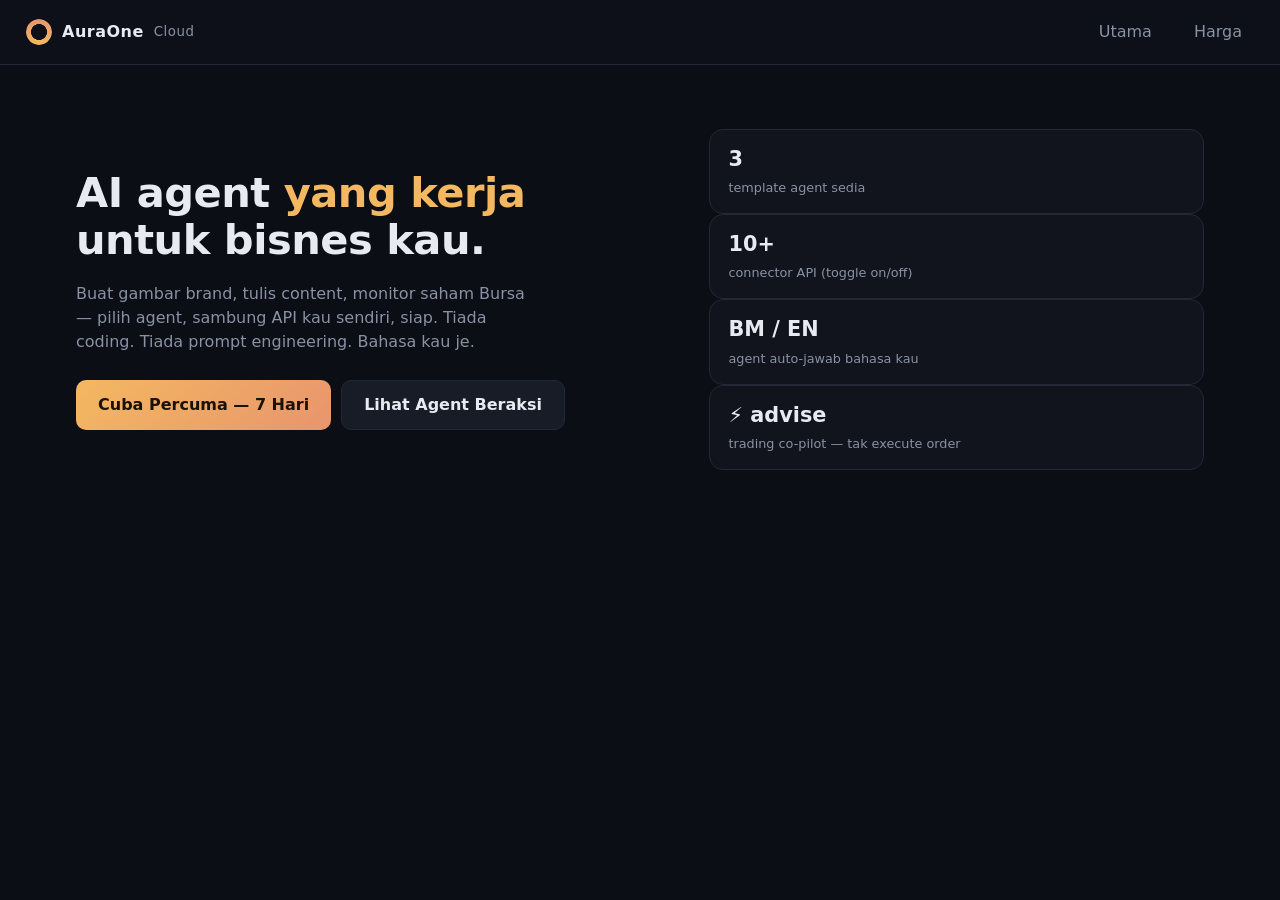
==== auraone.html @ a34fcbc7 "feat: Aura Cloud UI prototype — landing/pricing/login/dashboard/trading copilot (BM-first)" ====
<!doctype html>
<html lang="ms">
<head>
<meta charset="utf-8">
<meta name="viewport" content="width=device-width, initial-scale=1">
<title>AuraOne Cloud — Interface Prototype</title>
<style>
:root{
  --bg:#0b0e14; --surface:#11141c; --surface2:#181c26; --border:#232838;
  --ink:#e8eaf2; --muted:#8a91a5; --accent:#f4b860; --accent2:#e8956d;
  --green:#4ade80; --red:#f87171;
  --radius:14px; --radius-sm:10px;
}
*{margin:0;box-sizing:border-box}
body{font-family:"Segoe UI",system-ui,sans-serif;background:var(--bg);color:var(--ink);line-height:1.5}
button{font:inherit;cursor:pointer;border:none;border-radius:var(--radius-sm)}
input{font:inherit}

/* ===== NAV ===== */
nav{display:flex;align-items:center;gap:18px;padding:14px 26px;border-bottom:1px solid var(--border);background:#0d1018;position:sticky;top:0;z-index:20}
.logo{display:flex;align-items:center;gap:10px;font-weight:700;letter-spacing:.5px}
.logo .ring{width:26px;height:26px;border-radius:50%;background:conic-gradient(from 180deg,var(--accent),var(--accent2),var(--accent));-webkit-mask:radial-gradient(circle,transparent 42%,#000 45%);mask:radial-gradient(circle,transparent 42%,#000 45%)}
.logo small{color:var(--muted);font-weight:400}
nav .spacer{flex:1}
.navlink{color:var(--muted);text-decoration:none;padding:6px 12px;border-radius:8px}
.navlink:hover{color:var(--ink);background:var(--surface2)}
.pill{background:var(--surface2);border:1px solid var(--border);color:var(--accent);padding:6px 14px;border-radius:999px;font-size:.85rem}

/* ===== SCREENS ===== */
.screen{display:none;padding:34px 26px;max-width:1180px;margin:0 auto}
.screen.active{display:block}

/* ===== 1. HERO/LANDING (Decide surface) ===== */
.hero{display:grid;grid-template-columns:1.2fr 1fr;gap:40px;align-items:center;padding:30px 0 50px}
.hero h1{font-size:2.6rem;line-height:1.15;letter-spacing:-.5px}
.hero h1 em{font-style:normal;color:var(--accent)}
.hero p{color:var(--muted);margin:18px 0 26px;max-width:46ch}
.btn{padding:12px 22px;border-radius:10px;font-weight:600}
.btn.primary{background:linear-gradient(135deg,var(--accent),var(--accent2));color:#1a1206}
.btn.primary:hover{filter:brightness(1.08)}
.btn.ghost{background:var(--surface2);color:var(--ink);border:1px solid var(--border)}
.cardrow{display:flex;gap:12px;flex-wrap:wrap}
.stat{background:var(--surface);border:1px solid var(--border);border-radius:var(--radius);padding:14px 18px;min-width:120px}
.stat b{font-size:1.3rem;display:block}
.stat span{color:var(--muted);font-size:.8rem}

/* ===== 2. PRICING (Compare surface) ===== */
.plans{display:grid;grid-template-columns:repeat(4,1fr);gap:14px;margin-top:26px}
.plan{background:var(--surface);border:1px solid var(--border);border-radius:var(--radius);padding:22px;position:relative;display:flex;flex-direction:column;gap:10px}
.plan.pop{border-color:var(--accent);box-shadow:0 0 0 1px var(--accent)}
.plan .tag{position:absolute;top:-11px;left:50%;transform:translateX(-50%);background:var(--accent);color:#1a1206;font-size:.72rem;font-weight:700;padding:3px 12px;border-radius:999px}
.plan h3{font-size:1rem}
.plan .price{font-size:1.8rem;font-weight:700}
.plan .price small{font-size:.8rem;color:var(--muted);font-weight:400}
.plan ul{list-style:none;display:flex;flex-direction:column;gap:7px;font-size:.85rem;color:var(--muted);flex:1}
.plan li::before{content:"▸ ";color:var(--accent)}
.plan button{margin-top:auto;width:100%}

/* ===== 3. LOGIN (Configure surface) ===== */
.loginwrap{max-width:400px;margin:60px auto;text-align:center}
.loginwrap .ring{width:54px;height:54px;margin:0 auto 18px;background:conic-gradient(from 180deg,var(--accent),var(--accent2),var(--accent));-webkit-mask:radial-gradient(circle,transparent 40%,#000 44%);mask:radial-gradient(circle,transparent 40%,#000 44%)}
.loginwrap h2{margin-bottom:6px}
.loginwrap p{color:var(--muted);font-size:.9rem;margin-bottom:26px}
.gbtn{display:flex;align-items:center;justify-content:center;gap:10px;width:100%;background:#fff;color:#222;padding:12px;border-radius:10px;font-weight:600}
.gbtn:hover{background:#f1f1f1}
.loginwrap .fine{margin-top:14px;font-size:.75rem;color:var(--muted)}
.loginwrap .fine a{color:var(--accent)}

/* ===== 4. DASHBOARD (Monitor surface) ===== */
.dash-head{display:flex;align-items:flex-end;justify-content:space-between;flex-wrap:wrap;gap:14px;margin-bottom:22px}
.bar{display:flex;align-items:center;gap:10px}
.balcard{background:linear-gradient(135deg,#1b1508,#231b0e);border:1px solid #4a3a14;border-radius:var(--radius);padding:18px 22px;min-width:220px}
.balcard small{color:var(--muted)}
.balcard b{font-size:1.6rem;color:var(--accent)}
.topbar-mini{display:flex;gap:8px;margin-top:10px}
.chip{background:var(--surface2);border:1px solid var(--border);color:var(--ink);padding:6px 12px;border-radius:999px;font-size:.85rem}
.chip:hover{border-color:var(--accent)}
.chip.on{border-color:var(--accent);color:var(--accent)}

.grid2{display:grid;grid-template-columns:2fr 1fr;gap:16px}
.panel{background:var(--surface);border:1px solid var(--border);border-radius:var(--radius);padding:20px}
.panel h4{font-size:.95rem;margin-bottom:14px;display:flex;justify-content:space-between;align-items:center}
.panel h4 span{color:var(--muted);font-weight:400;font-size:.8rem}
.agents{display:flex;flex-direction:column;gap:10px}
.agent{display:flex;align-items:center;gap:14px;background:var(--surface2);border:1px solid var(--border);border-radius:var(--radius-sm);padding:12px 16px;cursor:pointer;transition:border .15s}
.agent:hover{border-color:var(--accent)}
.agent .dot{width:9px;height:9px;border-radius:50%;background:var(--green)}
.agent .dot.off{background:var(--muted)}
.agent b{display:block;font-size:.9rem}
.agent small{color:var(--muted)}
.agent .run{margin-left:auto;background:transparent;color:var(--accent);border:1px solid var(--border);padding:6px 14px;border-radius:8px}
.agent .run:hover{border-color:var(--accent)}
.connectors{display:flex;flex-wrap:wrap;gap:8px}
.conn{display:flex;align-items:center;gap:8px;background:var(--surface2);border:1px solid var(--border);border-radius:999px;padding:7px 14px;font-size:.85rem;cursor:pointer}
.conn .sw{width:26px;height:15px;border-radius:999px;background:var(--border);position:relative;flex-shrink:0}
.conn .sw::after{content:"";position:absolute;width:11px;height:11px;border-radius:50%;background:var(--muted);top:2px;left:2px;transition:.15s}
.conn.on .sw{background:#3a5a2a}
.conn.on .sw::after{left:13px;background:var(--green)}
.conn.on{border-color:#3a5a2a}
.conn:hover{border-color:var(--accent)}

/* chat preview */
.chatlog{display:flex;flex-direction:column;gap:10px;max-height:280px;overflow-y:auto;font-size:.88rem}
.msg{padding:10px 14px;border-radius:12px;max-width:85%}
.msg.u{align-self:flex-end;background:var(--accent);color:#1a1206;border-bottom-right-radius:4px}
.msg.a{align-self:flex-start;background:var(--surface2);border:1px solid var(--border);border-bottom-left-radius:4px}
.chatbar{display:flex;gap:8px;margin-top:12px}
.chatbar input{flex:1;background:var(--surface2);border:1px solid var(--border);color:var(--ink);padding:10px 14px;border-radius:10px;outline:none}
.chatbar input:focus{border-color:var(--accent)}
.chatbar button{background:var(--accent);color:#1a1206;padding:0 18px;font-weight:700}

/* ===== 5. TRADING (Monitor + profile) ===== */
.profile-quiz .q{margin-bottom:18px}
.profile-quiz label{display:block;margin-bottom:8px;font-size:.9rem}
.profile-quiz select{width:100%;background:var(--surface2);border:1px solid var(--border);color:var(--ink);padding:10px;border-radius:10px}
.tradecols{display:grid;grid-template-columns:1fr 1fr 1fr;gap:14px;margin-top:18px}
.stock{display:flex;justify-content:space-between;align-items:center;padding:10px 0;border-bottom:1px solid var(--border);font-size:.9rem}
.stock:last-child{border:none}
.stock .up{color:var(--green)} .stock .dn{color:var(--red)}
.badge{font-size:.68rem;padding:2px 8px;border-radius:999px;border:1px solid var(--border);color:var(--muted)}
.badge.warn{border-color:#8a5a1a;color:var(--accent)}

/* ===== tabs ===== */
.tabs{display:flex;gap:6px;margin-bottom:20px;flex-wrap:wrap}
.tabs button{background:var(--surface2);color:var(--muted);padding:8px 18px;border-radius:999px;border:1px solid var(--border)}
.tabs button.act{color:var(--accent);border-color:var(--accent)}

/* ===== footer ===== */
footer{text-align:center;color:var(--muted);font-size:.78rem;padding:26px;border-top:1px solid var(--border)}
.disclaimer{background:#1a1410;border:1px solid #4a3a14;color:#d9b87a;border-radius:var(--radius-sm);padding:10px 16px;font-size:.78rem;max-width:900px;margin:0 auto 14px}

/* ===== modal ===== */
.modal{display:none;position:fixed;inset:0;background:rgba(5,7,12,.7);z-index:50;align-items:center;justify-content:center;padding:20px}
.modal.open{display:flex}
.modal .box{background:var(--surface);border:1px solid var(--border);border-radius:var(--radius);padding:26px;max-width:430px;width:100%}
.modal h3{margin-bottom:8px}
.modal p{color:var(--muted);font-size:.88rem;margin-bottom:16px}
.modal input{width:100%;background:var(--surface2);border:1px solid var(--border);color:var(--ink);padding:11px;border-radius:10px;outline:none;margin-bottom:14px}
.modal input:focus{border-color:var(--accent)}
.modal .row{display:flex;gap:10px}
.modal .row .btn{flex:1}

@media(max-width:900px){
  .hero{grid-template-columns:1fr}
  .plans{grid-template-columns:1fr 1fr}
  .grid2{grid-template-columns:1fr}
  .tradecols{grid-template-columns:1fr}
}
</style>
</head>
<body>

<nav>
  <div class="logo"><div class="ring"></div>AuraOne <small>Cloud</small></div>
  <div class="spacer"></div>
  <a class="navlink" onclick="show('landing')">Utama</a>
  <a class="navlink" onclick="show('pricing')">Harga</a>
  <span class="pill" id="navBal" style="display:none">⚡ 0 kredit</span>
  <button class="btn primary" id="navDash" style="padding:8px 18px;display:none" onclick="show('dashboard')">Masuk</button>
</nav>

<!-- ===== LANDING ===== -->
<section class="screen active" id="s-landing">
  <div class="hero">
    <div>
      <h1>AI agent <em>yang kerja</em> untuk bisnes kau.</h1>
      <p>Buat gambar brand, tulis content, monitor saham Bursa — pilih agent, sambung API kau sendiri, siap. Tiada coding. Tiada prompt engineering. Bahasa kau je.</p>
      <div style="display:flex;gap:10px;flex-wrap:wrap">
        <button class="btn primary" onclick="show('pricing')">Cuba Percuma — 7 Hari</button>
        <button class="btn ghost" onclick="show('demo')">Lihat Agent Beraksi</button>
      </div>
    </div>
    <div class="style="display:grid;gap:10px">
      <div class="stat"><b>3</b><span>template agent sedia</span></div>
      <div class="stat"><b>10+</b><span>connector API (toggle on/off)</span></div>
      <div class="stat"><b>BM / EN</b><span>agent auto-jawab bahasa kau</span></div>
      <div class="stat"><b>⚡ advise</b><span>trading co-pilot — tak execute order</span></div>
    </div>
  </div>
</section>

<!-- ===== PRICING ===== -->
<section class="screen" id="s-pricing">
  <h2 style="font-size:1.6rem">Pilih plan ikut saiz bisnes kau</h2>
  <p style="color:var(--muted);margin-top:6px">Semua plan termasuk chat agent BM/EN. Kredit ditolak ikut guna — tak guna tak rugi.</p>
  <div class="plans">
    <div class="plan">
      <h3>Cuba</h3><div class="price">RM0<small>/7 hari</small></div>
      <ul><li>20 kredit percuma</li><li>1 agent template</li><li>Semua connector preview</li></ul>
      <button class="btn ghost" onclick="show('login')">Mula Trial</button>
    </div>
    <div class="plan pop">
      <span class="tag">PALING LARIS</span>
      <h3>Starter</h3><div class="price">RM19<small>/bln</small></div>
      <ul><li>300 kredit / bulan</li><li>1 agent aktif + chat tanpa had</li><li>Trading co-pilot (delayed data)</li></ul>
      <button class="btn primary" onclick="show('login')">Pilih</button>
    </div>
    <div class="plan">
      <h3>Pro</h3><div class="price">RM49<small>/bln</small></div>
      <ul><li>1,000 kredit / bulan</li><li>Semua connector + FB auto-post</li><li>Image brand generator</li></ul>
      <button class="btn primary" onclick="show('login')">Pilih</button>
    </div>
    <div class="plan">
      <h3>Top-Up</h3><div class="price">RM10<small>/200 kredit</small></div>
      <ul><li>Pay-as-you-go</li><li>Tak komit monthly</li><li>Kredit tak luput 90 hari</li></ul>
      <button class="btn ghost" onclick="show('login')">Top-Up</button>
    </div>
  </div>
  <div class="disclaimer" style="margin-top:26px">⚠️ Agent AuraOne memberi analisis &amp; pendidikan sahaja — BUKAN nasihat pelaburan berlesen. Tiada jaminan pulangan. Semua keputusan dagangan adalah tanggungjawab anda sendiri.</div>
</section>

<!-- ===== LOGIN ===== -->
<section class="screen" id="s-login">
  <div class="loginwrap">
    <div class="ring"></div>
    <h2>Selamat kembali 👋</h2>
    <p>Sign in guna Google — tiada password untuk ingat.</p>
    <button class="gbtn" onclick="show('dashboard')">
      <svg width="18" height="18" viewBox="0 0 24 24"><path fill="#4285F4" d="M23.5 12.3c0-.8-.1-1.6-.2-2.3H12v4.5h6.5a5.6 5.6 0 0 1-2.4 3.7v3h3.9c2.2-2 3.5-5 3.5-8.9z"/><path fill="#34A853" d="M12 24c3.2 0 6-1.1 8-2.9l-3.9-3a7.2 7.2 0 0 1-4.1 1.1 7.2 7.2 0 0 1-6.7-5H1.3v3.1A12 12 0 0 0 12 24z"/><path fill="#FBBC05" d="M5.3 14.2a7.2 7.2 0 0 1 0-4.4V6.7H1.3a12 12 0 0 0 0 10.6l4-3.1z"/><path fill="#EA4335" d="M12 4.8c1.8 0 3.4.6 4.6 1.8l3.5-3.5A12 12 0 0 0 1.3 6.7l4 3.1A7.2 7.2 0 0 1 12 4.8z"/></svg>
      Continue with Google
    </button>
    <p class="fine">Dengan mendaftar, anda bersetuju dengan <a href="#">Terma Perkhidmatan</a> &amp; <a href="#">Dasar Privasi (PDPA)</a>.</p>
  </div>
</section>

<!-- ===== DASHBOARD ===== -->
<section class="screen" id="s-dashboard">
  <div class="dash-head">
    <div>
      <h2 style="font-size:1.5rem">Hei, Khairul 👋</h2>
      <p style="color:var(--muted);font-size:.9rem">Agent kau dah siap menunggu arahan.</p>
    </div>
    <div class="bar">
      <div class="balcard"><small>Baki kredit</small><br><b>📊 260 ⚡</b>
        <div class="topbar-mini">
          <button class="chip" onclick="openModal()">＋ Top-Up</button>
          <button class="chip" onclick="show('trading')">📈 Trading</button>
        </div>
      </div>
    </div>
  </div>

  <div class="tabs">
    <button class="act" id="tab-agents" onclick="tab('agents')">Agent Saya</button>
    <button id="tab-connect" onclick="tab('connect')">Connectors</button>
    <button id="tab-set" onclick="tab('set')">Tetapan</button>
  </div>

  <div class="grid2">
    <div>
      <div class="panel" id="pane-agents">
        <h4>Agent Aktif <span>3 dari 3 siap</span></h4>
        <div class="agents">
          <div class="agent" onclick="runAgent(this)">
            <span class="dot"></span>
            <div><b>📸 Content Marketing</b><small>"Buat 5 idea post FB untuk produk smoker ayam"</small></div>
            <button class="run">Jalankan</button>
          </div>
          <div class="agent" onclick="runAgent(this)">
            <span class="dot"></span>
            <div><b>🎨 Image Brand Generator</b></div>
            <button class="run">Jalankan</button>
          </div>
          <div class="agent" onclick="runAgent(this)">
            <span class="dot off"></span>
            <div><b>⏰ Reminder & Report Bisnes</b></div>
            <button class="run">Set Up</button>
          </div>
        </div>
      </div>

      <div class="panel" id="pane-connect" style="display:none">
        <h4>Connectors <span>Klik untuk toggle ON/OFF</span></h4>
        <div class="connectors">
          <div class="conn on" onclick="tog(this)"><span class="sw"></span>Telegram</div>
          <div class="conn" onclick="tog(this)"><span class="sw"></span>GDrive</div>
          <div class="conn" onclick="tog(this)"><span class="sw"></span>Dropbox</div>
          <div class="conn" onclick="tog(this)"><span class="sw"></span>Google Sheets</div>
          <div class="conn" onclick="tog(this)"><span class="sw"></span>FB Page</div>
          <div class="conn" onclick="tog(this)"><span class="sw"></span>WhatsApp</div>
          <div class="conn" onclick="tog(this)"><span class="sw"></span>Shopee</div>
          <div class="conn" onclick="tog(this)"><span class="sw"></span>Gmail</div>
        </div>
        <p style="color:var(--muted);font-size:.8rem;margin-top:14px">Bila toggle ON, agent akan minta API key dari connector tu. Kau boleh putuskan bila-bila masa.</p>
      </div>

      <div class="panel profile-quiz" id="pane-set" style="display:none">
        <h4>Profil Agent</h4>
        <div class="q"><label>Bahasa utama agent</label>
          <select><option>Auto-detect (BM / EN)</option><option>BM sahaja</option><option>English sahaja</option></select>
        </div>
        <div class="q"><label>Persona agent</label>
          <select><option>Professional santai</option><option>Professional formal</option><option>Santai ("cikgu")</option></select>
        </div>
        <div class="q"><label>Aktiviti maksimum agent per hari</label>
          <select><option>Ringan — 20 tindakan</option><option>Sederhana — 60 tindakan</option></select>
        </div>
        <button class="btn primary" onclick="alert('Simpan — demo prototype')">Simpan</button>
      </div>
    </div>

    <div class="panel">
      <h4>Live Demo Chat <span>Ketik — agent akan jawab BM</span></h4>
      <div class="chatlog" id="chatlog">
        <div class="msg a">Selamat petang, Khairul! Aku dah sedia. Nak aku buat apa hari ni — content, gambar, atau semak saham?</div>
      </div>
      <div class="chatbar">
        <input id="chatInput" placeholder="Taip BM/EN..." onkeydown="if(event.key==='Enter')sendMsg()">
        <button onclick="sendMsg()">➤</button>
      </div>
    </div>
 </div>
</section>

<!-- ===== TRADING ===== -->
<section class="screen" id="s-trading">
  <div class="dash-head">
    <div><h2 style="font-size:1.5rem">📈 Trading Co-Pilot</h2>
    <p style="color:var(--muted);font-size:.9rem">Analisis & pendidikan sahaja — Aura tak akan execute order.</p></div>
  </div>

  <div class="grid2">
    <div class="panel profile-quiz">
      <h4>Profil Dagangan Kau</h4>
      <div class="q"><label>1. Level pengalaman</label>
        <select><option>Beginner</option><option>Intermediate</option><option>Advanced</option></select></div>
      <div class="q"><label>2. Market fokus</label>
        <select><option>Bursa Malaysia</option><option>US Market</option><option>Crypto</option><option>Forex</option></select></div>
      <div class="q"><label>3. Gaya dagangan</label>
        <select><option>DCA bulanan</option><option>Swing (hari-minggu)</option><option>Long-term hold</option></select></div>
      <div class="q"><label>4. Selera risiko</label>
        <select><option>Konservatif</option><option>Moderate</option><option>Agresif</option></select></div>
      <button class="btn primary" onclick="alert('Auto generate watchlist + daily report — demo')">Simpan Profil → Generate Plan</button>
    </div>

    <div class="panel">
      <h4>Watchlist (delayed 15m) <span class="badge">Plan Starter</span></h4>
      <div class="stock"><span>MAYBANK</span><span class="up">RM9.98 ▲0.4%</span></div>
      <div class="stock"><span>PETRONAS Dagangan</span><span class="dn">RM21.4 ▼0.8%</span></div>
      <div class="stock"><span>GAMUDA</span><span class="up">RM4.86 ▲1.2%</span></div>
      <div class="stock"><span>SUNWAY</span><span class="dn">RM3.42 ▼0.3%</span></div>
      <p style="color:var(--muted);font-size:.78rem;margin-top:10px">Upgrade ke Pro untuk data realtime + alert harga + news sentiment.</p>
      <h4 style="margin-top:22px">Sentiment Berita Hari Ini</h4>
      <p style="font-size:.88rem;color:var(--muted)">🟢 Bank & reit sawan <b>moderate positive</b> — interest hold, inflasi turun sikit.</p>
      <p style="font-size:.88rem;color:var(--muted)">🟡 Construction &  data KTM project — watchlist Gamuda, MRCB.</p>
    </div>

    <div class="panel">
      <h4>Aktiviti Agent (7 hari)</h4>
      <div class="stock"><span>Laporan harian dihantar</span><span class="badge">Telegram</span></div>
      <div class="stock"><span>Alert harga: MAYBANK par RM10</span><span class="badge warn">aktif</span></div>
      <div class="stock"><span>Sentiment DEX scan (Kripto)</span><span class="badge">Jumaat</span></div>
      <div class="stock"><span>Kredit digunakan bln ini</span><span class="badge">40/300</span></div>
    </div>
  </div>
  <div class="disclaimer" style="margin-top:22px">⚠️ AuraOne Cloud memberi analisis &amp; pendidikan sahaja. BUKAN nasihat pelaburan berlisens. Tiada jaminan profit. Keputusan beli/jual untuk anda sendiri buat.</div>
</section>

<!-- ===== MODAL: topup ===== -->
<div class="modal" id="modalTopup">
  <div class="box">
    <h3>Top-up Kredit</h3>
    <p>(Demo prototype — production akan pakai ToyyibPay)</p>
    <input placeholder="RM10 = 200 kredit · RM30 = 650 · RM50 = 1,150">
    <div class="row">
      <button class="btn ghost" onclick="closeModal()">Batal</button>
      <button class="btn primary" onclick="closeModal();alert('ToyyibPay → kredit auto-tambah — demo')">Bayar</button>
    </div>
  </div>
</div>

<!-- ===== modal: connector API key ===== -->
<div class="modal" id="modalKey">
  <div class="box">
    <h3 id="mKeyTitle">Sambung Connector</h3>
    <p>Ok, kalau ON — agent perlukan credential connector ini (AES-256 encrypted).</p>
    <input placeholder="Paste API key / token sini...">
    <div class="row">
      <button class="btn ghost" onclick="closeKey()">Batal</button>
      <button class="btn primary" onclick="closeKey();alert('Connected! ✅')">Sambung</button>
    </div>
  </div>
</div>

<script>
function show(id){
  document.querySelectorAll('.screen').forEach(s=>s.classList.remove('active'));
  document.getElementById('s-'+id).classList.add('active');
  document.getElementById('navBal').style.display = id=='dashboard'||id=='trading' ? 'inline' : 'none';
  document.querySelectorAll('nav .navlink').forEach(n=>n.style.color='');
  window.scrollTo(0,0);
}
function tab(name){
  document.querySelectorAll('.tabs button').forEach(b=>b.classList.remove('act'));
  event.target.classList.add('act');
  ['agents','connect','set'].forEach(p=>{
    document.getElementById('pane-'+p).style.display = p==name ? '' : 'none';
  });
}
function tog(el){
  if(!el.classList.contains('on')){ openKey(el.textContent.trim()); }
  el.classList.toggle('on');
}
function openKey(name){
  document.getElementById('mKeyTitle').textContent='Sambung '+name;
  document.getElementById('modalKey').classList.add('open');
}
function closeKey(){ document.getElementById('modalKey').classList.remove('open') }
function openModal(){ document.getElementById('modalTopup').classList.add('open') }
function closeModal(){ document.getElementById('modalTopup').classList.remove('open') }
function runAgent(el){ el.querySelector('.run').textContent='⏳ Lari...'; setTimeout(()=>{ el.querySelector('.run').textContent='✅ Siap'; setTimeout(()=>el.querySelector('.run').textContent='Jalankan',1800) },1200) }
function sendMsg(){
  const inp=document.getElementById('chatInput'); const t=inp.value.trim(); if(!t)return;
  const log=document.getElementById('chatlog');
  log.insertAdjacentHTML('beforeend','<div class="msg u">'+t.replace(/</g,'&lt;')+'</div>');
  inp.value='';
  setTimeout(()=>{
    let reply;
    if(/saham|trade|stock| TP|SL|bursa/i.test(t)) reply='📈 Aku analisis ikut profil kau (beginner · Bursa · DCA): MAYBANK momentum stabil, near-support RM9.80. Dca entry zone RM9.70–9.95, TP ref RM10.50, SL ref RM9.40. Ini analisis sahaja — keputusan kat kau ya! 😉';
    else if(/gambar|image|logo|poster/i.test(t)) reply='🎨 Siap! Aku akan generate 3 varian gambar brand. Setiap satu −20 kredit. Nak gaya minimalis, kontekstual, atau bold?';
    else reply='✅ Noted! Aku draf untuk kau — lepas tu kau boleh approve atau edit sebelum agent aku post ke FB. Nak aku tunjuk draf sekarang?';
    log.insertAdjacentHTML('beforeend','<div class="msg a">'+reply+'</div>');
    log.scrollTop=log.scrollHeight;
  },700);
}
</script>
</body>
</html>
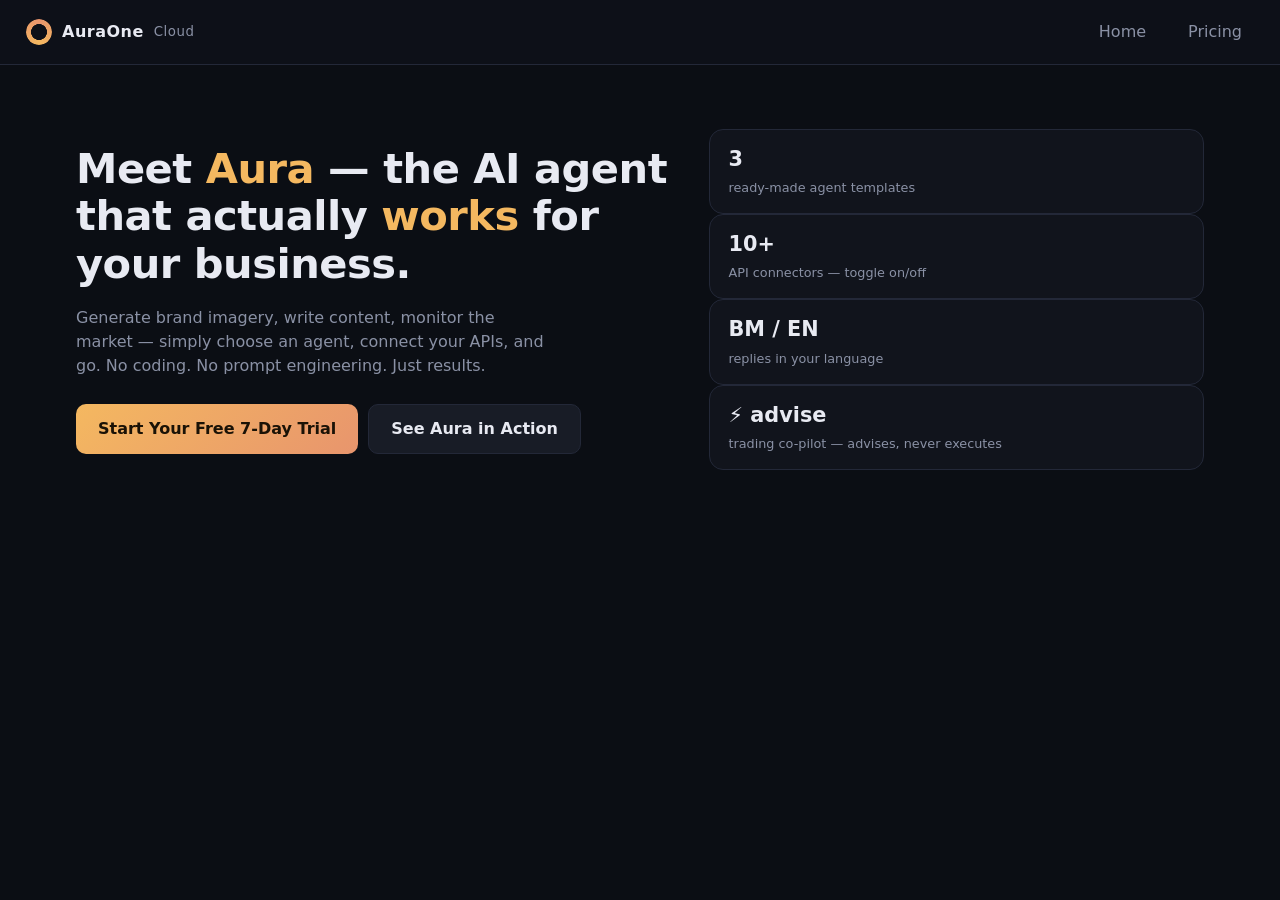
==== commit b44ddccc: "i18n: default language → English, polite/branded copy; BM auto-detect preserved via agent settings" ====
--- a/auraone.html
+++ b/auraone.html
@@ -1,9 +1,9 @@
 <!doctype html>
-<html lang="ms">
+<html lang="en">
 <head>
 <meta charset="utf-8">
 <meta name="viewport" content="width=device-width, initial-scale=1">
-<title>AuraOne Cloud — Interface Prototype</title>
+<title>AuraOne Cloud — Your Personal AI Workforce</title>
 <style>
 :root{
   --bg:#0b0e14; --surface:#11141c; --surface2:#181c26; --border:#232838;
@@ -153,73 +153,73 @@
 <nav>
   <div class="logo"><div class="ring"></div>AuraOne <small>Cloud</small></div>
   <div class="spacer"></div>
-  <a class="navlink" onclick="show('landing')">Utama</a>
-  <a class="navlink" onclick="show('pricing')">Harga</a>
+  <a class="navlink" onclick="show('landing')">Home</a>
+  <a class="navlink" onclick="show('pricing')">Pricing</a>
   <span class="pill" id="navBal" style="display:none">⚡ 0 kredit</span>
-  <button class="btn primary" id="navDash" style="padding:8px 18px;display:none" onclick="show('dashboard')">Masuk</button>
+  <button class="btn primary" id="navDash" style="padding:8px 18px;display:none" onclick="show('dashboard')">Sign In</button>
 </nav>
 
 <!-- ===== LANDING ===== -->
 <section class="screen active" id="s-landing">
   <div class="hero">
     <div>
-      <h1>AI agent <em>yang kerja</em> untuk bisnes kau.</h1>
-      <p>Buat gambar brand, tulis content, monitor saham Bursa — pilih agent, sambung API kau sendiri, siap. Tiada coding. Tiada prompt engineering. Bahasa kau je.</p>
+      <h1>Meet <em>Aura</em> — the AI agent that actually <em>works</em> for your business.</h1>
+      <p>Generate brand imagery, write content, monitor the market — simply choose an agent, connect your APIs, and go. No coding. No prompt engineering. Just results.</p>
       <div style="display:flex;gap:10px;flex-wrap:wrap">
-        <button class="btn primary" onclick="show('pricing')">Cuba Percuma — 7 Hari</button>
-        <button class="btn ghost" onclick="show('demo')">Lihat Agent Beraksi</button>
+        <button class="btn primary" onclick="show('pricing')">Start Your Free 7-Day Trial</button>
+        <button class="btn ghost" onclick="show('demo')">See Aura in Action</button>
       </div>
     </div>
     <div class="style="display:grid;gap:10px">
-      <div class="stat"><b>3</b><span>template agent sedia</span></div>
-      <div class="stat"><b>10+</b><span>connector API (toggle on/off)</span></div>
-      <div class="stat"><b>BM / EN</b><span>agent auto-jawab bahasa kau</span></div>
-      <div class="stat"><b>⚡ advise</b><span>trading co-pilot — tak execute order</span></div>
+      <div class="stat"><b>3</b><span>ready-made agent templates</span></div>
+      <div class="stat"><b>10+</b><span>API connectors — toggle on/off</span></div>
+      <div class="stat"><b>BM / EN</b><span>replies in your language</span></div>
+      <div class="stat"><b>⚡ advise</b><span>trading co-pilot — advises, never executes</span></div>
     </div>
   </div>
 </section>
 
 <!-- ===== PRICING ===== -->
 <section class="screen" id="s-pricing">
-  <h2 style="font-size:1.6rem">Pilih plan ikut saiz bisnes kau</h2>
-  <p style="color:var(--muted);margin-top:6px">Semua plan termasuk chat agent BM/EN. Kredit ditolak ikut guna — tak guna tak rugi.</p>
+  <h2 style="font-size:1.6rem">Choose the plan that fits your business</h2>
+  <p style="color:var(--muted);margin-top:6px">Every plan includes the full AI chat. Credits are deducted only for what you actually use — nothing goes to waste.</p>
   <div class="plans">
     <div class="plan">
-      <h3>Cuba</h3><div class="price">RM0<small>/7 hari</small></div>
-      <ul><li>20 kredit percuma</li><li>1 agent template</li><li>Semua connector preview</li></ul>
-      <button class="btn ghost" onclick="show('login')">Mula Trial</button>
+      <h3>Trial</h3><div class="price">RM0<small>/7 days</small></div>
+      <ul><li>20 free credits</li><li>1 agent template</li><li>Preview all connectors</li></ul>
+      <button class="btn ghost" onclick="show('login')">Start Trial</button>
     </div>
     <div class="plan pop">
       <span class="tag">PALING LARIS</span>
       <h3>Starter</h3><div class="price">RM19<small>/bln</small></div>
-      <ul><li>300 kredit / bulan</li><li>1 agent aktif + chat tanpa had</li><li>Trading co-pilot (delayed data)</li></ul>
+      <ul><li>300 credits / month</li><li>1 active agent + unlimited chat</li><li>Trading co-pilot (delayed data)</li></ul>
       <button class="btn primary" onclick="show('login')">Pilih</button>
     </div>
     <div class="plan">
       <h3>Pro</h3><div class="price">RM49<small>/bln</small></div>
-      <ul><li>1,000 kredit / bulan</li><li>Semua connector + FB auto-post</li><li>Image brand generator</li></ul>
+      <ul><li>1,000 credits / month</li><li>All connectors + FB auto-post</li><li>Brand image generator</li></ul>
       <button class="btn primary" onclick="show('login')">Pilih</button>
     </div>
     <div class="plan">
       <h3>Top-Up</h3><div class="price">RM10<small>/200 kredit</small></div>
-      <ul><li>Pay-as-you-go</li><li>Tak komit monthly</li><li>Kredit tak luput 90 hari</li></ul>
+      <ul><li>Pay-as-you-go</li><li>No monthly commitment</li><li>Credits valid for 90 days</li></ul>
       <button class="btn ghost" onclick="show('login')">Top-Up</button>
     </div>
   </div>
-  <div class="disclaimer" style="margin-top:26px">⚠️ Agent AuraOne memberi analisis &amp; pendidikan sahaja — BUKAN nasihat pelaburan berlesen. Tiada jaminan pulangan. Semua keputusan dagangan adalah tanggungjawab anda sendiri.</div>
+  <div class="disclaimer" style="margin-top:26px">⚠️ AuraOne Cloud provides analysis and educational content only — it is not a licensed investment adviser. Past performance is no guarantee of future results. All trading decisions remain your own responsibility.</div>
 </section>
 
 <!-- ===== LOGIN ===== -->
 <section class="screen" id="s-login">
   <div class="loginwrap">
     <div class="ring"></div>
-    <h2>Selamat kembali 👋</h2>
-    <p>Sign in guna Google — tiada password untuk ingat.</p>
+    <h2>Welcome back 👋</h2>
+    <p>Sign in with Google — no password to remember.</p>
     <button class="gbtn" onclick="show('dashboard')">
       <svg width="18" height="18" viewBox="0 0 24 24"><path fill="#4285F4" d="M23.5 12.3c0-.8-.1-1.6-.2-2.3H12v4.5h6.5a5.6 5.6 0 0 1-2.4 3.7v3h3.9c2.2-2 3.5-5 3.5-8.9z"/><path fill="#34A853" d="M12 24c3.2 0 6-1.1 8-2.9l-3.9-3a7.2 7.2 0 0 1-4.1 1.1 7.2 7.2 0 0 1-6.7-5H1.3v3.1A12 12 0 0 0 12 24z"/><path fill="#FBBC05" d="M5.3 14.2a7.2 7.2 0 0 1 0-4.4V6.7H1.3a12 12 0 0 0 0 10.6l4-3.1z"/><path fill="#EA4335" d="M12 4.8c1.8 0 3.4.6 4.6 1.8l3.5-3.5A12 12 0 0 0 1.3 6.7l4 3.1A7.2 7.2 0 0 1 12 4.8z"/></svg>
       Continue with Google
     </button>
-    <p class="fine">Dengan mendaftar, anda bersetuju dengan <a href="#">Terma Perkhidmatan</a> &amp; <a href="#">Dasar Privasi (PDPA)</a>.</p>
+    <p class="fine">By registering, you agree to our <a href="#">Terms of Service</a> &amp; <a href="#">Privacy Policy (PDPA)</a>.</p>
   </div>
 </section>
 
@@ -227,11 +227,11 @@
 <section class="screen" id="s-dashboard">
   <div class="dash-head">
     <div>
-      <h2 style="font-size:1.5rem">Hei, Khairul 👋</h2>
-      <p style="color:var(--muted);font-size:.9rem">Agent kau dah siap menunggu arahan.</p>
+      <h2 style="font-size:1.5rem">Welcome back, Khairul 👋</h2>
+      <p style="color:var(--muted);font-size:.9rem">Your agents are standing by for your instructions.</p>
     </div>
     <div class="bar">
-      <div class="balcard"><small>Baki kredit</small><br><b>📊 260 ⚡</b>
+      <div class="balcard"><small>Credit balance</small><br><b>📊 260 ⚡</b>
         <div class="topbar-mini">
           <button class="chip" onclick="openModal()">＋ Top-Up</button>
           <button class="chip" onclick="show('trading')">📈 Trading</button>
@@ -241,25 +241,25 @@
   </div>
 
   <div class="tabs">
-    <button class="act" id="tab-agents" onclick="tab('agents')">Agent Saya</button>
+    <button class="act" id="tab-agents" onclick="tab('agents')">My Agents</button>
     <button id="tab-connect" onclick="tab('connect')">Connectors</button>
-    <button id="tab-set" onclick="tab('set')">Tetapan</button>
+    <button id="tab-set" onclick="tab('set')">Settings</button>
   </div>
 
   <div class="grid2">
     <div>
       <div class="panel" id="pane-agents">
-        <h4>Agent Aktif <span>3 dari 3 siap</span></h4>
+        <h4>Active Agents <span>3 of 3 ready</span></h4>
         <div class="agents">
           <div class="agent" onclick="runAgent(this)">
             <span class="dot"></span>
-            <div><b>📸 Content Marketing</b><small>"Buat 5 idea post FB untuk produk smoker ayam"</small></div>
-            <button class="run">Jalankan</button>
+            <div><b>📸 Content Marketing</b><small>“5 fresh Facebook post ideas for our smoked products line”</small></div>
+            <button class="run">Run</button>
           </div>
           <div class="agent" onclick="runAgent(this)">
             <span class="dot"></span>
             <div><b>🎨 Image Brand Generator</b></div>
-            <button class="run">Jalankan</button>
+            <button class="run">Run</button>
           </div>
           <div class="agent" onclick="runAgent(this)">
             <span class="dot off"></span>
@@ -270,7 +270,7 @@
       </div>
 
       <div class="panel" id="pane-connect" style="display:none">
-        <h4>Connectors <span>Klik untuk toggle ON/OFF</span></h4>
+        <h4>Connectors <span>Click to toggle ON/OFF</span></h4>
         <div class="connectors">
           <div class="conn on" onclick="tog(this)"><span class="sw"></span>Telegram</div>
           <div class="conn" onclick="tog(this)"><span class="sw"></span>GDrive</div>
@@ -281,31 +281,31 @@
           <div class="conn" onclick="tog(this)"><span class="sw"></span>Shopee</div>
           <div class="conn" onclick="tog(this)"><span class="sw"></span>Gmail</div>
         </div>
-        <p style="color:var(--muted);font-size:.8rem;margin-top:14px">Bila toggle ON, agent akan minta API key dari connector tu. Kau boleh putuskan bila-bila masa.</p>
+        <p style="color:var(--muted);font-size:.8rem;margin-top:14px">When toggled ON, your agent will request the connector's API key. You can disconnect anytime.</p>
       </div>
 
       <div class="panel profile-quiz" id="pane-set" style="display:none">
-        <h4>Profil Agent</h4>
-        <div class="q"><label>Bahasa utama agent</label>
-          <select><option>Auto-detect (BM / EN)</option><option>BM sahaja</option><option>English sahaja</option></select>
-        </div>
-        <div class="q"><label>Persona agent</label>
-          <select><option>Professional santai</option><option>Professional formal</option><option>Santai ("cikgu")</option></select>
-        </div>
-        <div class="q"><label>Aktiviti maksimum agent per hari</label>
-          <select><option>Ringan — 20 tindakan</option><option>Sederhana — 60 tindakan</option></select>
-        </div>
-        <button class="btn primary" onclick="alert('Simpan — demo prototype')">Simpan</button>
+        <h4>Agent Preferences</h4>
+        <div class="q"><label>Primary agent language</label>
+          <select><option>Auto-detect (BM / EN)</option><option>Bahasa Malaysia only</option><option>English only</option></select>
+        </div>
+        <div class="q"><label>Agent persona</label>
+          <select><option>Professional, friendly</option><option>Professional, formal</option><option>Casual, mentor-style</option></select>
+        </div>
+        <div class="q"><label>Maximum agent actions per day</label>
+          <select><option>Light — 20 actions/day</option><option>Standard — 60 actions/day</option></select>
+        </div>
+        <button class="btn primary" onclick="alert('Saved — prototype demo')">Simpan</button>
       </div>
     </div>
 
     <div class="panel">
-      <h4>Live Demo Chat <span>Ketik — agent akan jawab BM</span></h4>
+      <h4>Try the Chat <span>Type in English or Malay — Aura replies in kind</span></h4>
       <div class="chatlog" id="chatlog">
-        <div class="msg a">Selamat petang, Khairul! Aku dah sedia. Nak aku buat apa hari ni — content, gambar, atau semak saham?</div>
+        <div class="msg a">Good evening, Khairul! I'm all set. What may I help you with today — content, imagery, or a market check?</div>
       </div>
       <div class="chatbar">
-        <input id="chatInput" placeholder="Taip BM/EN..." onkeydown="if(event.key==='Enter')sendMsg()">
+        <input id="chatInput" placeholder="Type in English or Malay..." onkeydown="if(event.key==='Enter')sendMsg()">
         <button onclick="sendMsg()">➤</button>
       </div>
     </div>
@@ -316,55 +316,55 @@
 <section class="screen" id="s-trading">
   <div class="dash-head">
     <div><h2 style="font-size:1.5rem">📈 Trading Co-Pilot</h2>
-    <p style="color:var(--muted);font-size:.9rem">Analisis & pendidikan sahaja — Aura tak akan execute order.</p></div>
+    <p style="color:var(--muted);font-size:.9rem">Analysis and education only — Aura never places orders.</p></div>
   </div>
 
   <div class="grid2">
     <div class="panel profile-quiz">
-      <h4>Profil Dagangan Kau</h4>
-      <div class="q"><label>1. Level pengalaman</label>
+      <h4>Your Trading Profile</h4>
+      <div class="q"><label>1. Experience level</label>
         <select><option>Beginner</option><option>Intermediate</option><option>Advanced</option></select></div>
-      <div class="q"><label>2. Market fokus</label>
+      <div class="q"><label>2. Market focus</label>
         <select><option>Bursa Malaysia</option><option>US Market</option><option>Crypto</option><option>Forex</option></select></div>
-      <div class="q"><label>3. Gaya dagangan</label>
-        <select><option>DCA bulanan</option><option>Swing (hari-minggu)</option><option>Long-term hold</option></select></div>
-      <div class="q"><label>4. Selera risiko</label>
-        <select><option>Konservatif</option><option>Moderate</option><option>Agresif</option></select></div>
-      <button class="btn primary" onclick="alert('Auto generate watchlist + daily report — demo')">Simpan Profil → Generate Plan</button>
+      <div class="q"><label>3. Trading style</label>
+        <select><option>Monthly DCA</option><option>Swing (days-to-weeks)</option><option>Long-term hold</option></select></div>
+      <div class="q"><label>4. Risk appetite</label>
+        <select><option>Conservative</option><option>Moderate</option><option>Aggressive</option></select></div>
+      <button class="btn primary" onclick="alert('Demo: watchlist + daily report generated')">Simpan Profil → Generate Plan</button>
     </div>
 
     <div class="panel">
-      <h4>Watchlist (delayed 15m) <span class="badge">Plan Starter</span></h4>
+      <h4>Watchlist (15-min delayed) <span class="badge">Starter Plan</span></h4>
       <div class="stock"><span>MAYBANK</span><span class="up">RM9.98 ▲0.4%</span></div>
       <div class="stock"><span>PETRONAS Dagangan</span><span class="dn">RM21.4 ▼0.8%</span></div>
       <div class="stock"><span>GAMUDA</span><span class="up">RM4.86 ▲1.2%</span></div>
       <div class="stock"><span>SUNWAY</span><span class="dn">RM3.42 ▼0.3%</span></div>
-      <p style="color:var(--muted);font-size:.78rem;margin-top:10px">Upgrade ke Pro untuk data realtime + alert harga + news sentiment.</p>
-      <h4 style="margin-top:22px">Sentiment Berita Hari Ini</h4>
-      <p style="font-size:.88rem;color:var(--muted)">🟢 Bank & reit sawan <b>moderate positive</b> — interest hold, inflasi turun sikit.</p>
+      <p style="color:var(--muted);font-size:.78rem;margin-top:10px">Upgrade to Pro for real-time data, price alerts, and news sentiment.</p>
+      <h4 style="margin-top:22px">Today's News Sentiment</h4>
+      <p style="font-size:.88rem;color:var(--muted)">🟢 Banks & REITs: <b>moderately positive</b> — rate hold, easing inflation.</p>
       <p style="font-size:.88rem;color:var(--muted)">🟡 Construction &  data KTM project — watchlist Gamuda, MRCB.</p>
     </div>
 
     <div class="panel">
-      <h4>Aktiviti Agent (7 hari)</h4>
-      <div class="stock"><span>Laporan harian dihantar</span><span class="badge">Telegram</span></div>
-      <div class="stock"><span>Alert harga: MAYBANK par RM10</span><span class="badge warn">aktif</span></div>
-      <div class="stock"><span>Sentiment DEX scan (Kripto)</span><span class="badge">Jumaat</span></div>
-      <div class="stock"><span>Kredit digunakan bln ini</span><span class="badge">40/300</span></div>
-    </div>
-  </div>
-  <div class="disclaimer" style="margin-top:22px">⚠️ AuraOne Cloud memberi analisis &amp; pendidikan sahaja. BUKAN nasihat pelaburan berlisens. Tiada jaminan profit. Keputusan beli/jual untuk anda sendiri buat.</div>
+      <h4>Agent Activity (7 days)</h4>
+      <div class="stock"><span>Daily report delivered</span><span class="badge">Telegram</span></div>
+      <div class="stock"><span>Price alert: MAYBANK at RM10</span><span class="badge warn">active</span></div>
+      <div class="stock"><span>DEX sentiment scan (Crypto)</span><span class="badge">Friday</span></div>
+      <div class="stock"><span>Credits used this month</span><span class="badge">40/300</span></div>
+    </div>
+  </div>
+  <div class="disclaimer" style="margin-top:22px">⚠️ AuraOne Cloud provides analysis and education only. It is not a licensed investment adviser. No profit is guaranteed. All buy/sell decisions are entirely your own.</div>
 </section>
 
 <!-- ===== MODAL: topup ===== -->
 <div class="modal" id="modalTopup">
   <div class="box">
-    <h3>Top-up Kredit</h3>
-    <p>(Demo prototype — production akan pakai ToyyibPay)</p>
+    <h3>Top Up Credits</h3>
+    <p>(Prototype demo — production will use ToyyibPay)</p>
     <input placeholder="RM10 = 200 kredit · RM30 = 650 · RM50 = 1,150">
     <div class="row">
-      <button class="btn ghost" onclick="closeModal()">Batal</button>
-      <button class="btn primary" onclick="closeModal();alert('ToyyibPay → kredit auto-tambah — demo')">Bayar</button>
+      <button class="btn ghost" onclick="closeModal()">Cancel</button>
+      <button class="btn primary" onclick="closeModal();alert('ToyyibPay → kredit auto-tambah — demo')">Pay Now</button>
     </div>
   </div>
 </div>
@@ -372,12 +372,12 @@
 <!-- ===== modal: connector API key ===== -->
 <div class="modal" id="modalKey">
   <div class="box">
-    <h3 id="mKeyTitle">Sambung Connector</h3>
-    <p>Ok, kalau ON — agent perlukan credential connector ini (AES-256 encrypted).</p>
+    <h3 id="mKeyTitle">Connect Service</h3>
+    <p>Once enabled, your agent needs this connector's credentials (stored AES-256 encrypted).</p>
     <input placeholder="Paste API key / token sini...">
     <div class="row">
-      <button class="btn ghost" onclick="closeKey()">Batal</button>
-      <button class="btn primary" onclick="closeKey();alert('Connected! ✅')">Sambung</button>
+      <button class="btn ghost" onclick="closeKey()">Cancel</button>
+      <button class="btn primary" onclick="closeKey();alert('Connected! ✅')">Connect</button>
     </div>
   </div>
 </div>
@@ -402,13 +402,13 @@
   el.classList.toggle('on');
 }
 function openKey(name){
-  document.getElementById('mKeyTitle').textContent='Sambung '+name;
+  document.getElementById('mKeyTitle').textContent='Connect '+name;
   document.getElementById('modalKey').classList.add('open');
 }
 function closeKey(){ document.getElementById('modalKey').classList.remove('open') }
 function openModal(){ document.getElementById('modalTopup').classList.add('open') }
 function closeModal(){ document.getElementById('modalTopup').classList.remove('open') }
-function runAgent(el){ el.querySelector('.run').textContent='⏳ Lari...'; setTimeout(()=>{ el.querySelector('.run').textContent='✅ Siap'; setTimeout(()=>el.querySelector('.run').textContent='Jalankan',1800) },1200) }
+function runAgent(el){ el.querySelector('.run').textContent='⏳ Lari...'; setTimeout(()=>{ el.querySelector('.run').textContent='✅ Siap'; setTimeout(()=>el.querySelector('.run').textContent='Run',1800) },1200) }
 function sendMsg(){
   const inp=document.getElementById('chatInput'); const t=inp.value.trim(); if(!t)return;
   const log=document.getElementById('chatlog');
@@ -416,9 +416,9 @@
   inp.value='';
   setTimeout(()=>{
     let reply;
-    if(/saham|trade|stock| TP|SL|bursa/i.test(t)) reply='📈 Aku analisis ikut profil kau (beginner · Bursa · DCA): MAYBANK momentum stabil, near-support RM9.80. Dca entry zone RM9.70–9.95, TP ref RM10.50, SL ref RM9.40. Ini analisis sahaja — keputusan kat kau ya! 😉';
-    else if(/gambar|image|logo|poster/i.test(t)) reply='🎨 Siap! Aku akan generate 3 varian gambar brand. Setiap satu −20 kredit. Nak gaya minimalis, kontekstual, atau bold?';
-    else reply='✅ Noted! Aku draf untuk kau — lepas tu kau boleh approve atau edit sebelum agent aku post ke FB. Nak aku tunjuk draf sekarang?';
+    if(/saham|trade|stock| TP|SL|bursa/i.test(t)) reply='📈 Based on your profile (Beginner · Bursa · DCA): MAYBANK shows steady momentum near RM9.80 support. Suggested DCA entry zone: RM9.70–9.95 · reference take-profit: RM10.50 · reference stop-loss: RM9.40. This is analysis only — the decision is always yours. 😉';
+    else if(/gambar|image|logo|poster/i.test(t)) reply='🎨 Right away! I'll generate 3 brand image variants at 20 credits each. Would you prefer a minimal, contextual, or bold style?';
+    else reply='✅ Noted! I'll draft that for you — you can review and approve before my agent posts to Facebook. Shall I show you the draft now?';
     log.insertAdjacentHTML('beforeend','<div class="msg a">'+reply+'</div>');
     log.scrollTop=log.scrollHeight;
   },700);
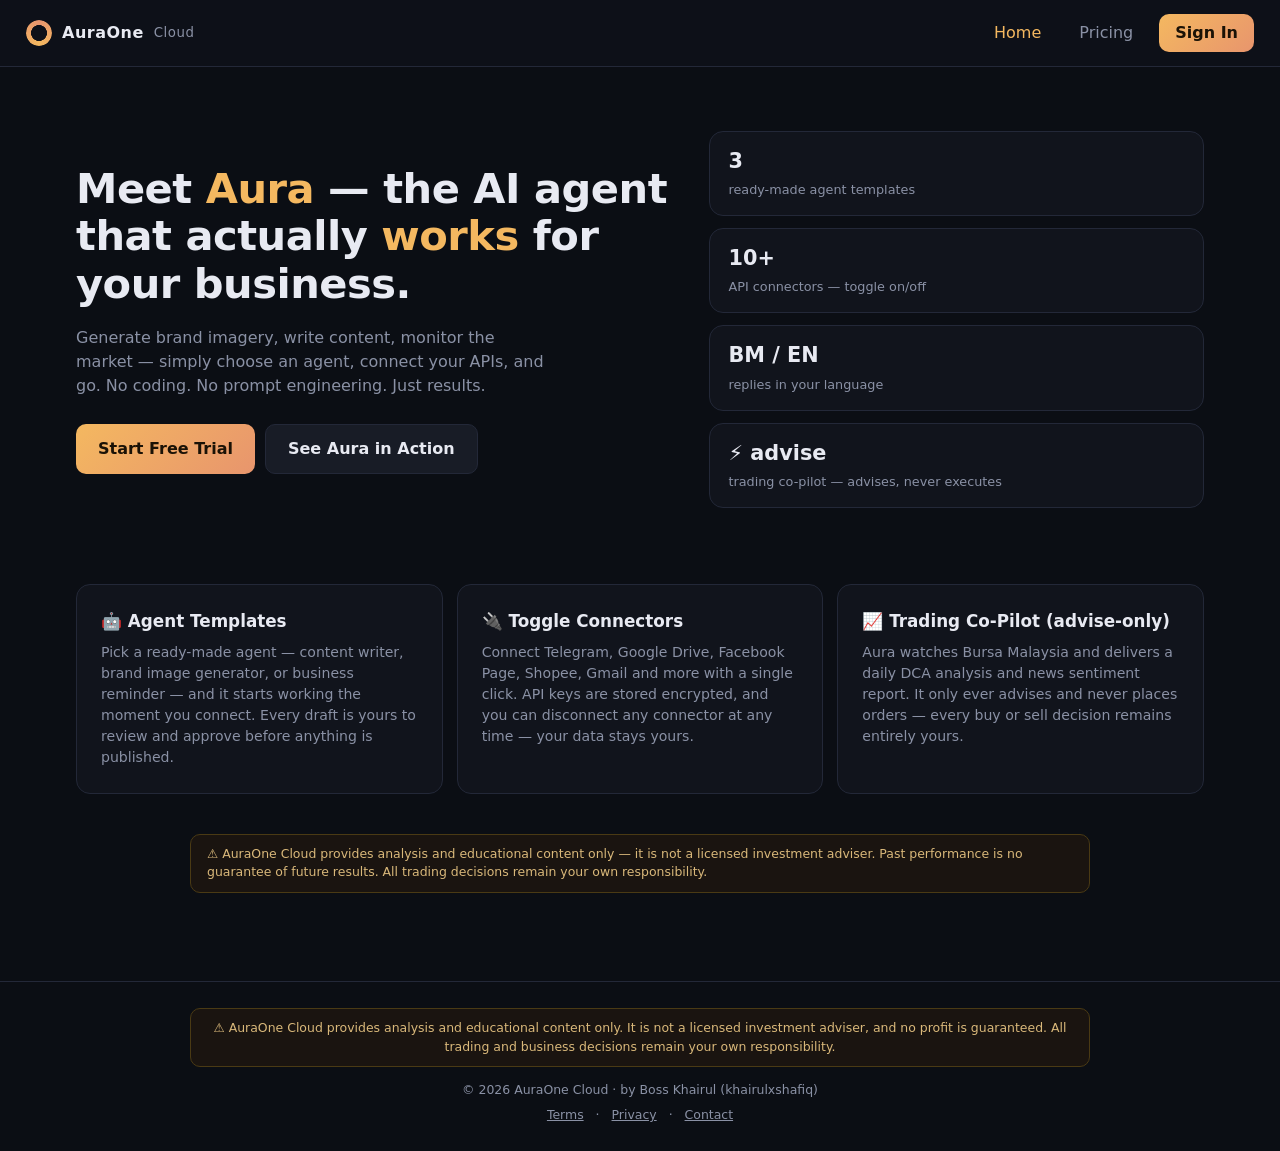
==== commit 90d4bae9: "feat: full SPA — hash router (home/pricing/login/app/admin), demo login (user+admin), working tabs/t" ====
--- a/auraone.html
+++ b/auraone.html
@@ -13,38 +13,48 @@
 }
 *{margin:0;box-sizing:border-box}
 body{font-family:"Segoe UI",system-ui,sans-serif;background:var(--bg);color:var(--ink);line-height:1.5}
-button{font:inherit;cursor:pointer;border:none;border-radius:var(--radius-sm)}
-input{font:inherit}
+button{font:inherit;cursor:pointer;border:none;border-radius:var(--radius-sm);background:none;color:inherit}
+a{color:var(--accent)}
+input,select{font:inherit}
+:focus-visible{outline:2px solid var(--accent);outline-offset:2px}
+@media(prefers-reduced-motion:reduce){*{transition:none!important;animation:none!important;scroll-behavior:auto!important}}
 
 /* ===== NAV ===== */
-nav{display:flex;align-items:center;gap:18px;padding:14px 26px;border-bottom:1px solid var(--border);background:#0d1018;position:sticky;top:0;z-index:20}
-.logo{display:flex;align-items:center;gap:10px;font-weight:700;letter-spacing:.5px}
+nav{display:flex;align-items:center;gap:14px;padding:14px 26px;border-bottom:1px solid var(--border);background:#0d1018;position:sticky;top:0;z-index:20;flex-wrap:wrap}
+.logo{display:flex;align-items:center;gap:10px;font-weight:700;letter-spacing:.5px;text-decoration:none;color:var(--ink)}
 .logo .ring{width:26px;height:26px;border-radius:50%;background:conic-gradient(from 180deg,var(--accent),var(--accent2),var(--accent));-webkit-mask:radial-gradient(circle,transparent 42%,#000 45%);mask:radial-gradient(circle,transparent 42%,#000 45%)}
 .logo small{color:var(--muted);font-weight:400}
 nav .spacer{flex:1}
 .navlink{color:var(--muted);text-decoration:none;padding:6px 12px;border-radius:8px}
 .navlink:hover{color:var(--ink);background:var(--surface2)}
+.navlink.act{color:var(--accent)}
 .pill{background:var(--surface2);border:1px solid var(--border);color:var(--accent);padding:6px 14px;border-radius:999px;font-size:.85rem}
 
 /* ===== SCREENS ===== */
 .screen{display:none;padding:34px 26px;max-width:1180px;margin:0 auto}
 .screen.active{display:block}
 
-/* ===== 1. HERO/LANDING (Decide surface) ===== */
+.btn{padding:12px 22px;border-radius:10px;font-weight:600}
+.btn.primary{background:linear-gradient(135deg,var(--accent),var(--accent2));color:#1a1206}
+.btn.primary:hover{filter:brightness(1.08)}
+.btn.ghost{background:var(--surface2);color:var(--ink);border:1px solid var(--border)}
+.btn.ghost:hover{border-color:var(--accent)}
+
+/* HOME */
 .hero{display:grid;grid-template-columns:1.2fr 1fr;gap:40px;align-items:center;padding:30px 0 50px}
 .hero h1{font-size:2.6rem;line-height:1.15;letter-spacing:-.5px}
 .hero h1 em{font-style:normal;color:var(--accent)}
 .hero p{color:var(--muted);margin:18px 0 26px;max-width:46ch}
-.btn{padding:12px 22px;border-radius:10px;font-weight:600}
-.btn.primary{background:linear-gradient(135deg,var(--accent),var(--accent2));color:#1a1206}
-.btn.primary:hover{filter:brightness(1.08)}
-.btn.ghost{background:var(--surface2);color:var(--ink);border:1px solid var(--border)}
-.cardrow{display:flex;gap:12px;flex-wrap:wrap}
-.stat{background:var(--surface);border:1px solid var(--border);border-radius:var(--radius);padding:14px 18px;min-width:120px}
+.cardrow{display:grid;gap:12px}
+.stat{background:var(--surface);border:1px solid var(--border);border-radius:var(--radius);padding:14px 18px}
 .stat b{font-size:1.3rem;display:block}
 .stat span{color:var(--muted);font-size:.8rem}
-
-/* ===== 2. PRICING (Compare surface) ===== */
+.features{display:grid;grid-template-columns:repeat(3,1fr);gap:14px;margin:26px 0 40px}
+.feature{background:var(--surface);border:1px solid var(--border);border-radius:var(--radius);padding:24px}
+.feature h3{font-size:1.05rem;margin-bottom:8px}
+.feature p{color:var(--muted);font-size:.88rem}
+
+/* PRICING */
 .plans{display:grid;grid-template-columns:repeat(4,1fr);gap:14px;margin-top:26px}
 .plan{background:var(--surface);border:1px solid var(--border);border-radius:var(--radius);padding:22px;position:relative;display:flex;flex-direction:column;gap:10px}
 .plan.pop{border-color:var(--accent);box-shadow:0 0 0 1px var(--accent)}
@@ -56,19 +66,22 @@
 .plan li::before{content:"▸ ";color:var(--accent)}
 .plan button{margin-top:auto;width:100%}
 
-/* ===== 3. LOGIN (Configure surface) ===== */
+/* LOGIN */
 .loginwrap{max-width:400px;margin:60px auto;text-align:center}
 .loginwrap .ring{width:54px;height:54px;margin:0 auto 18px;background:conic-gradient(from 180deg,var(--accent),var(--accent2),var(--accent));-webkit-mask:radial-gradient(circle,transparent 40%,#000 44%);mask:radial-gradient(circle,transparent 40%,#000 44%)}
 .loginwrap h2{margin-bottom:6px}
 .loginwrap p{color:var(--muted);font-size:.9rem;margin-bottom:26px}
-.gbtn{display:flex;align-items:center;justify-content:center;gap:10px;width:100%;background:#fff;color:#222;padding:12px;border-radius:10px;font-weight:600}
-.gbtn:hover{background:#f1f1f1}
-.loginwrap .fine{margin-top:14px;font-size:.75rem;color:var(--muted)}
-.loginwrap .fine a{color:var(--accent)}
-
-/* ===== 4. DASHBOARD (Monitor surface) ===== */
+.field{width:100%;background:var(--surface2);border:1px solid var(--border);color:var(--ink);padding:11px;border-radius:10px;outline:none;margin-bottom:12px}
+.field:focus{border-color:var(--accent)}
+.fine{margin-top:14px;font-size:.75rem;color:var(--muted)}
+.err{color:var(--red);font-size:.85rem;min-height:1.3em;margin:8px 0}
+.quick{display:flex;gap:10px;margin-top:14px}
+.quick button{flex:1;background:var(--surface2);border:1px solid var(--border);color:var(--muted);padding:9px;border-radius:10px;font-size:.85rem}
+.quick button:hover{border-color:var(--accent);color:var(--accent)}
+
+/* APP */
 .dash-head{display:flex;align-items:flex-end;justify-content:space-between;flex-wrap:wrap;gap:14px;margin-bottom:22px}
-.bar{display:flex;align-items:center;gap:10px}
+.bar{display:flex;gap:10px}
 .balcard{background:linear-gradient(135deg,#1b1508,#231b0e);border:1px solid #4a3a14;border-radius:var(--radius);padding:18px 22px;min-width:220px}
 .balcard small{color:var(--muted)}
 .balcard b{font-size:1.6rem;color:var(--accent)}
@@ -76,22 +89,20 @@
 .chip{background:var(--surface2);border:1px solid var(--border);color:var(--ink);padding:6px 12px;border-radius:999px;font-size:.85rem}
 .chip:hover{border-color:var(--accent)}
 .chip.on{border-color:var(--accent);color:var(--accent)}
-
 .grid2{display:grid;grid-template-columns:2fr 1fr;gap:16px}
 .panel{background:var(--surface);border:1px solid var(--border);border-radius:var(--radius);padding:20px}
-.panel h4{font-size:.95rem;margin-bottom:14px;display:flex;justify-content:space-between;align-items:center}
+.panel h4{font-size:.95rem;margin-bottom:14px;display:flex;justify-content:space-between;align-items:center;gap:8px;flex-wrap:wrap}
 .panel h4 span{color:var(--muted);font-weight:400;font-size:.8rem}
 .agents{display:flex;flex-direction:column;gap:10px}
-.agent{display:flex;align-items:center;gap:14px;background:var(--surface2);border:1px solid var(--border);border-radius:var(--radius-sm);padding:12px 16px;cursor:pointer;transition:border .15s}
-.agent:hover{border-color:var(--accent)}
-.agent .dot{width:9px;height:9px;border-radius:50%;background:var(--green)}
+.agent{display:flex;align-items:center;gap:14px;background:var(--surface2);border:1px solid var(--border);border-radius:var(--radius-sm);padding:12px 16px}
+.agent .dot{width:9px;height:9px;border-radius:50%;background:var(--green);flex-shrink:0}
 .agent .dot.off{background:var(--muted)}
 .agent b{display:block;font-size:.9rem}
 .agent small{color:var(--muted)}
-.agent .run{margin-left:auto;background:transparent;color:var(--accent);border:1px solid var(--border);padding:6px 14px;border-radius:8px}
+.agent .run{margin-left:auto;background:transparent;color:var(--accent);border:1px solid var(--border);padding:6px 14px;border-radius:8px;flex-shrink:0}
 .agent .run:hover{border-color:var(--accent)}
 .connectors{display:flex;flex-wrap:wrap;gap:8px}
-.conn{display:flex;align-items:center;gap:8px;background:var(--surface2);border:1px solid var(--border);border-radius:999px;padding:7px 14px;font-size:.85rem;cursor:pointer}
+.conn{display:flex;align-items:center;gap:8px;background:var(--surface2);border:1px solid var(--border);border-radius:999px;padding:7px 14px;font-size:.85rem}
 .conn .sw{width:26px;height:15px;border-radius:999px;background:var(--border);position:relative;flex-shrink:0}
 .conn .sw::after{content:"";position:absolute;width:11px;height:11px;border-radius:50%;background:var(--muted);top:2px;left:2px;transition:.15s}
 .conn.on .sw{background:#3a5a2a}
@@ -99,84 +110,108 @@
 .conn.on{border-color:#3a5a2a}
 .conn:hover{border-color:var(--accent)}
 
-/* chat preview */
-.chatlog{display:flex;flex-direction:column;gap:10px;max-height:280px;overflow-y:auto;font-size:.88rem}
-.msg{padding:10px 14px;border-radius:12px;max-width:85%}
+/* chat */
+.chatlog{display:flex;flex-direction:column;gap:10px;max-height:300px;overflow-y:auto;font-size:.88rem}
+.msg{padding:10px 14px;border-radius:12px;max-width:85%;white-space:pre-wrap}
 .msg.u{align-self:flex-end;background:var(--accent);color:#1a1206;border-bottom-right-radius:4px}
 .msg.a{align-self:flex-start;background:var(--surface2);border:1px solid var(--border);border-bottom-left-radius:4px}
 .chatbar{display:flex;gap:8px;margin-top:12px}
 .chatbar input{flex:1;background:var(--surface2);border:1px solid var(--border);color:var(--ink);padding:10px 14px;border-radius:10px;outline:none}
 .chatbar input:focus{border-color:var(--accent)}
-.chatbar button{background:var(--accent);color:#1a1206;padding:0 18px;font-weight:700}
-
-/* ===== 5. TRADING (Monitor + profile) ===== */
+.chatbar button{background:var(--accent);color:#1a1206;padding:0 18px;font-weight:700;border-radius:10px}
+
+/* TRADING */
 .profile-quiz .q{margin-bottom:18px}
 .profile-quiz label{display:block;margin-bottom:8px;font-size:.9rem}
 .profile-quiz select{width:100%;background:var(--surface2);border:1px solid var(--border);color:var(--ink);padding:10px;border-radius:10px}
-.tradecols{display:grid;grid-template-columns:1fr 1fr 1fr;gap:14px;margin-top:18px}
-.stock{display:flex;justify-content:space-between;align-items:center;padding:10px 0;border-bottom:1px solid var(--border);font-size:.9rem}
+.stock{display:flex;justify-content:space-between;align-items:center;gap:8px;padding:10px 0;border-bottom:1px solid var(--border);font-size:.9rem}
 .stock:last-child{border:none}
 .stock .up{color:var(--green)} .stock .dn{color:var(--red)}
-.badge{font-size:.68rem;padding:2px 8px;border-radius:999px;border:1px solid var(--border);color:var(--muted)}
+.badge{font-size:.68rem;padding:2px 8px;border-radius:999px;border:1px solid var(--border);color:var(--muted);white-space:nowrap}
 .badge.warn{border-color:#8a5a1a;color:var(--accent)}
-
-/* ===== tabs ===== */
+.badge.ok{border-color:#2a5a3a;color:var(--green)}
+
+/* tabs */
 .tabs{display:flex;gap:6px;margin-bottom:20px;flex-wrap:wrap}
 .tabs button{background:var(--surface2);color:var(--muted);padding:8px 18px;border-radius:999px;border:1px solid var(--border)}
 .tabs button.act{color:var(--accent);border-color:var(--accent)}
 
-/* ===== footer ===== */
-footer{text-align:center;color:var(--muted);font-size:.78rem;padding:26px;border-top:1px solid var(--border)}
+/* ADMIN */
+.stats4{display:grid;grid-template-columns:repeat(4,1fr);gap:12px;margin-bottom:20px}
+table{width:100%;border-collapse:collapse;font-size:.88rem}
+th,td{text-align:left;padding:10px 8px;border-bottom:1px solid var(--border)}
+th{color:var(--muted);font-weight:500;font-size:.78rem}
+.pill-st{font-size:.7rem;padding:2px 10px;border-radius:999px;border:1px solid var(--border);color:var(--muted)}
+.pill-st.on{border-color:#2a5a3a;color:var(--green)}
+.rowbtn{background:transparent;border:1px solid var(--border);color:var(--accent);padding:4px 12px;border-radius:8px;font-size:.78rem}
+.rowbtn:hover{border-color:var(--accent)}
+
+/* footer */
+footer{text-align:center;color:var(--muted);font-size:.78rem;padding:26px;border-top:1px solid var(--border);margin-top:40px}
+footer a{color:var(--muted);margin:0 8px}
+footer a:hover{color:var(--accent)}
 .disclaimer{background:#1a1410;border:1px solid #4a3a14;color:#d9b87a;border-radius:var(--radius-sm);padding:10px 16px;font-size:.78rem;max-width:900px;margin:0 auto 14px}
 
-/* ===== modal ===== */
+/* modal */
 .modal{display:none;position:fixed;inset:0;background:rgba(5,7,12,.7);z-index:50;align-items:center;justify-content:center;padding:20px}
 .modal.open{display:flex}
-.modal .box{background:var(--surface);border:1px solid var(--border);border-radius:var(--radius);padding:26px;max-width:430px;width:100%}
+.modal .box{background:var(--surface);border:1px solid var(--border);border-radius:var(--radius);padding:26px;max-width:440px;width:100%;max-height:80vh;overflow-y:auto}
 .modal h3{margin-bottom:8px}
 .modal p{color:var(--muted);font-size:.88rem;margin-bottom:16px}
-.modal input{width:100%;background:var(--surface2);border:1px solid var(--border);color:var(--ink);padding:11px;border-radius:10px;outline:none;margin-bottom:14px}
-.modal input:focus{border-color:var(--accent)}
 .modal .row{display:flex;gap:10px}
 .modal .row .btn{flex:1}
 
 @media(max-width:900px){
   .hero{grid-template-columns:1fr}
+  .features{grid-template-columns:1fr}
   .plans{grid-template-columns:1fr 1fr}
   .grid2{grid-template-columns:1fr}
-  .tradecols{grid-template-columns:1fr}
+  .stats4{grid-template-columns:1fr 1fr}
+}
+@media(max-width:560px){
+  .plans{grid-template-columns:1fr}
+  nav{padding:12px 16px}
+  .screen{padding:24px 16px}
 }
 </style>
 </head>
 <body>
 
 <nav>
-  <div class="logo"><div class="ring"></div>AuraOne <small>Cloud</small></div>
+  <a class="logo" href="#/home"><div class="ring"></div>AuraOne <small>Cloud</small></a>
   <div class="spacer"></div>
-  <a class="navlink" onclick="show('landing')">Home</a>
-  <a class="navlink" onclick="show('pricing')">Pricing</a>
-  <span class="pill" id="navBal" style="display:none">⚡ 0 kredit</span>
-  <button class="btn primary" id="navDash" style="padding:8px 18px;display:none" onclick="show('dashboard')">Sign In</button>
+  <a class="navlink" href="#/home" data-nav="home">Home</a>
+  <a class="navlink" href="#/pricing" data-nav="pricing">Pricing</a>
+  <span class="pill" id="navBal" style="display:none"><span id="navBalNum">260</span> ⚡</span>
+  <a class="btn ghost" id="navDash" style="padding:7px 16px;display:none;text-decoration:none" href="#/app">My Dashboard</a>
+  <button class="btn primary" id="navSign" style="padding:7px 16px" onclick="go('#/login')">Sign In</button>
+  <button class="btn ghost" id="navOut" style="padding:7px 16px;display:none" onclick="logout()">Sign Out</button>
 </nav>
 
-<!-- ===== LANDING ===== -->
-<section class="screen active" id="s-landing">
+<!-- ===== HOME ===== -->
+<section class="screen active" id="s-home">
   <div class="hero">
     <div>
       <h1>Meet <em>Aura</em> — the AI agent that actually <em>works</em> for your business.</h1>
       <p>Generate brand imagery, write content, monitor the market — simply choose an agent, connect your APIs, and go. No coding. No prompt engineering. Just results.</p>
       <div style="display:flex;gap:10px;flex-wrap:wrap">
-        <button class="btn primary" onclick="show('pricing')">Start Your Free 7-Day Trial</button>
-        <button class="btn ghost" onclick="show('demo')">See Aura in Action</button>
-      </div>
-    </div>
-    <div class="style="display:grid;gap:10px">
+        <button class="btn primary" onclick="go('#/login')">Start Free Trial</button>
+        <button class="btn ghost" onclick="demoChat()">See Aura in Action</button>
+      </div>
+    </div>
+    <div class="cardrow">
       <div class="stat"><b>3</b><span>ready-made agent templates</span></div>
       <div class="stat"><b>10+</b><span>API connectors — toggle on/off</span></div>
       <div class="stat"><b>BM / EN</b><span>replies in your language</span></div>
       <div class="stat"><b>⚡ advise</b><span>trading co-pilot — advises, never executes</span></div>
     </div>
   </div>
+  <div class="features">
+    <div class="feature"><h3>🤖 Agent Templates</h3><p>Pick a ready-made agent — content writer, brand image generator, or business reminder — and it starts working the moment you connect. Every draft is yours to review and approve before anything is published.</p></div>
+    <div class="feature"><h3>🔌 Toggle Connectors</h3><p>Connect Telegram, Google Drive, Facebook Page, Shopee, Gmail and more with a single click. API keys are stored encrypted, and you can disconnect any connector at any time — your data stays yours.</p></div>
+    <div class="feature"><h3>📈 Trading Co-Pilot (advise-only)</h3><p>Aura watches Bursa Malaysia and delivers a daily DCA analysis and news sentiment report. It only ever advises and never places orders — every buy or sell decision remains entirely yours.</p></div>
+  </div>
+  <div class="disclaimer">⚠️ AuraOne Cloud provides analysis and educational content only — it is not a licensed investment adviser. Past performance is no guarantee of future results. All trading decisions remain your own responsibility.</div>
 </section>
 
 <!-- ===== PRICING ===== -->
@@ -187,23 +222,23 @@
     <div class="plan">
       <h3>Trial</h3><div class="price">RM0<small>/7 days</small></div>
       <ul><li>20 free credits</li><li>1 agent template</li><li>Preview all connectors</li></ul>
-      <button class="btn ghost" onclick="show('login')">Start Trial</button>
+      <button class="btn ghost" onclick="go('#/login')">Start Trial</button>
     </div>
     <div class="plan pop">
-      <span class="tag">PALING LARIS</span>
-      <h3>Starter</h3><div class="price">RM19<small>/bln</small></div>
+      <span class="tag">MOST POPULAR</span>
+      <h3>Starter</h3><div class="price">RM19<small>/mo</small></div>
       <ul><li>300 credits / month</li><li>1 active agent + unlimited chat</li><li>Trading co-pilot (delayed data)</li></ul>
-      <button class="btn primary" onclick="show('login')">Pilih</button>
+      <button class="btn primary" onclick="go('#/login?plan=starter')">Choose Starter</button>
     </div>
     <div class="plan">
-      <h3>Pro</h3><div class="price">RM49<small>/bln</small></div>
+      <h3>Pro</h3><div class="price">RM49<small>/mo</small></div>
       <ul><li>1,000 credits / month</li><li>All connectors + FB auto-post</li><li>Brand image generator</li></ul>
-      <button class="btn primary" onclick="show('login')">Pilih</button>
+      <button class="btn primary" onclick="go('#/login?plan=pro')">Choose Pro</button>
     </div>
     <div class="plan">
-      <h3>Top-Up</h3><div class="price">RM10<small>/200 kredit</small></div>
+      <h3>Top-Up</h3><div class="price">RM10<small>/200 credits</small></div>
       <ul><li>Pay-as-you-go</li><li>No monthly commitment</li><li>Credits valid for 90 days</li></ul>
-      <button class="btn ghost" onclick="show('login')">Top-Up</button>
+      <button class="btn ghost" onclick="openTopup()">Top-Up</button>
     </div>
   </div>
   <div class="disclaimer" style="margin-top:26px">⚠️ AuraOne Cloud provides analysis and educational content only — it is not a licensed investment adviser. Past performance is no guarantee of future results. All trading decisions remain your own responsibility.</div>
@@ -214,215 +249,484 @@
   <div class="loginwrap">
     <div class="ring"></div>
     <h2>Welcome back 👋</h2>
-    <p>Sign in with Google — no password to remember.</p>
-    <button class="gbtn" onclick="show('dashboard')">
-      <svg width="18" height="18" viewBox="0 0 24 24"><path fill="#4285F4" d="M23.5 12.3c0-.8-.1-1.6-.2-2.3H12v4.5h6.5a5.6 5.6 0 0 1-2.4 3.7v3h3.9c2.2-2 3.5-5 3.5-8.9z"/><path fill="#34A853" d="M12 24c3.2 0 6-1.1 8-2.9l-3.9-3a7.2 7.2 0 0 1-4.1 1.1 7.2 7.2 0 0 1-6.7-5H1.3v3.1A12 12 0 0 0 12 24z"/><path fill="#FBBC05" d="M5.3 14.2a7.2 7.2 0 0 1 0-4.4V6.7H1.3a12 12 0 0 0 0 10.6l4-3.1z"/><path fill="#EA4335" d="M12 4.8c1.8 0 3.4.6 4.6 1.8l3.5-3.5A12 12 0 0 0 1.3 6.7l4 3.1A7.2 7.2 0 0 1 12 4.8z"/></svg>
-      Continue with Google
-    </button>
-    <p class="fine">By registering, you agree to our <a href="#">Terms of Service</a> &amp; <a href="#">Privacy Policy (PDPA)</a>.</p>
+    <p id="loginLead">Sign in to your AuraOne dashboard. (Google sign-in coming soon.)</p>
+    <form id="loginForm">
+      <input class="field" id="loginEmail" type="email" placeholder="Email address" autocomplete="username" required>
+      <input class="field" id="loginPass" type="password" placeholder="Password" autocomplete="current-password" required>
+      <div class="err" id="loginErr" role="alert"></div>
+      <label style="font-size:.8rem;color:var(--muted);display:flex;gap:8px;align-items:flex-start;text-align:left;margin-bottom:14px">
+        <input type="checkbox" id="agree" style="margin-top:3px">
+        <span>I agree to the <a href="#" onclick="openLegal('terms');return false">Terms of Service</a> &amp; <a href="#" onclick="openLegal('privacy');return false">Privacy Policy (PDPA)</a>.</span>
+      </label>
+      <button class="btn primary" type="submit" style="width:100%">Continue</button>
+      <div class="quick">
+        <button type="button" onclick="fillDemo('user')">Use demo user</button>
+        <button type="button" onclick="fillDemo('admin')">Use demo admin</button>
+      </div>
+    </form>
+    <p class="fine">Demo accounts — user: demo@auraone.my / demo123 · admin: boss@auraone.my / aura2026</p>
   </div>
 </section>
 
-<!-- ===== DASHBOARD ===== -->
-<section class="screen" id="s-dashboard">
+<!-- ===== APP (USER) ===== -->
+<section class="screen" id="s-app">
   <div class="dash-head">
     <div>
-      <h2 style="font-size:1.5rem">Welcome back, Khairul 👋</h2>
+      <h2 style="font-size:1.5rem">Welcome back, <span id="userName">Khairul</span> 👋</h2>
       <p style="color:var(--muted);font-size:.9rem">Your agents are standing by for your instructions.</p>
     </div>
     <div class="bar">
-      <div class="balcard"><small>Credit balance</small><br><b>📊 260 ⚡</b>
+      <div class="balcard"><small>Credit balance</small><br><b>📊 <span id="balNum">260</span> ⚡</b>
         <div class="topbar-mini">
-          <button class="chip" onclick="openModal()">＋ Top-Up</button>
-          <button class="chip" onclick="show('trading')">📈 Trading</button>
+          <button class="chip" onclick="openTopup()">＋ Top-Up</button>
+          <button class="chip" onclick="switchTab('trading')">📈 Trading</button>
         </div>
       </div>
     </div>
   </div>
 
-  <div class="tabs">
-    <button class="act" id="tab-agents" onclick="tab('agents')">My Agents</button>
-    <button id="tab-connect" onclick="tab('connect')">Connectors</button>
-    <button id="tab-set" onclick="tab('set')">Settings</button>
-  </div>
-
-  <div class="grid2">
+  <div class="tabs" id="appTabs">
+    <button class="act" data-tab="agents">My Agents</button>
+    <button data-tab="connect">Connectors</button>
+    <button data-tab="set">Settings</button>
+    <button data-tab="trading">Trading</button>
+  </div>
+
+  <div class="grid2" id="appCols">
     <div>
       <div class="panel" id="pane-agents">
         <h4>Active Agents <span>3 of 3 ready</span></h4>
         <div class="agents">
-          <div class="agent" onclick="runAgent(this)">
+          <div class="agent">
             <span class="dot"></span>
             <div><b>📸 Content Marketing</b><small>“5 fresh Facebook post ideas for our smoked products line”</small></div>
-            <button class="run">Run</button>
+            <button class="run" onclick="runAgent(this)">Run</button>
           </div>
-          <div class="agent" onclick="runAgent(this)">
+          <div class="agent">
             <span class="dot"></span>
-            <div><b>🎨 Image Brand Generator</b></div>
-            <button class="run">Run</button>
+            <div><b>🎨 Image Brand Generator</b><small>3 brand-aligned variants per run</small></div>
+            <button class="run" onclick="runAgent(this)">Run</button>
           </div>
-          <div class="agent" onclick="runAgent(this)">
+          <div class="agent">
             <span class="dot off"></span>
-            <div><b>⏰ Reminder & Report Bisnes</b></div>
-            <button class="run">Set Up</button>
+            <div><b>⏰ Reminder &amp; Report Agent</b><small>Daily business report to Telegram</small></div>
+            <button class="run" onclick="runAgent(this)">Run</button>
           </div>
         </div>
+        <p style="color:var(--muted);font-size:.78rem;margin-top:14px">Each run deducts 5 ⚡ credits.</p>
       </div>
 
       <div class="panel" id="pane-connect" style="display:none">
         <h4>Connectors <span>Click to toggle ON/OFF</span></h4>
-        <div class="connectors">
-          <div class="conn on" onclick="tog(this)"><span class="sw"></span>Telegram</div>
-          <div class="conn" onclick="tog(this)"><span class="sw"></span>GDrive</div>
-          <div class="conn" onclick="tog(this)"><span class="sw"></span>Dropbox</div>
-          <div class="conn" onclick="tog(this)"><span class="sw"></span>Google Sheets</div>
-          <div class="conn" onclick="tog(this)"><span class="sw"></span>FB Page</div>
-          <div class="conn" onclick="tog(this)"><span class="sw"></span>WhatsApp</div>
-          <div class="conn" onclick="tog(this)"><span class="sw"></span>Shopee</div>
-          <div class="conn" onclick="tog(this)"><span class="sw"></span>Gmail</div>
-        </div>
-        <p style="color:var(--muted);font-size:.8rem;margin-top:14px">When toggled ON, your agent will request the connector's API key. You can disconnect anytime.</p>
+        <div class="connectors" id="connList"></div>
+        <p style="color:var(--muted);font-size:.8rem;margin-top:14px">When toggled ON, your agent will request the connector's API key. Keys are stored AES-256 encrypted. You can disconnect anytime.</p>
       </div>
 
       <div class="panel profile-quiz" id="pane-set" style="display:none">
         <h4>Agent Preferences</h4>
         <div class="q"><label>Primary agent language</label>
-          <select><option>Auto-detect (BM / EN)</option><option>Bahasa Malaysia only</option><option>English only</option></select>
+          <select id="setLang"><option>Auto-detect (BM / EN)</option><option>Bahasa Malaysia only</option><option>English only</option></select>
         </div>
         <div class="q"><label>Agent persona</label>
-          <select><option>Professional, friendly</option><option>Professional, formal</option><option>Casual, mentor-style</option></select>
+          <select id="setPersona"><option>Professional, friendly</option><option>Professional, formal</option><option>Casual, mentor-style</option></select>
         </div>
         <div class="q"><label>Maximum agent actions per day</label>
-          <select><option>Light — 20 actions/day</option><option>Standard — 60 actions/day</option></select>
+          <select id="setMax"><option>Light — 20 actions/day</option><option>Standard — 60 actions/day</option></select>
         </div>
-        <button class="btn primary" onclick="alert('Saved — prototype demo')">Simpan</button>
-      </div>
-    </div>
-
+        <button class="btn primary" onclick="saveSettings()">Save Preferences</button>
+        <span id="setSaved" style="color:var(--green);font-size:.85rem;margin-left:10px"></span>
+      </div>
+
+      <div class="panel profile-quiz" id="pane-trading" style="display:none">
+        <h4>Your Trading Profile <span class="badge warn">TradingView API — pending Boss</span></h4>
+        <div class="q"><label>1. Experience level</label>
+          <select id="trLevel"><option>Beginner</option><option>Intermediate</option><option>Advanced</option></select></div>
+        <div class="q"><label>2. Market focus</label>
+          <select id="trMarket"><option>Bursa Malaysia</option><option>US Market</option><option>Crypto</option><option>Forex</option></select></div>
+        <div class="q"><label>3. Trading style</label>
+          <select id="trStyle"><option>Monthly DCA</option><option>Swing (days-to-weeks)</option><option>Long-term hold</option></select></div>
+        <div class="q"><label>4. Risk appetite</label>
+          <select id="trRisk"><option>Conservative</option><option>Moderate</option><option>Aggressive</option></select></div>
+        <button class="btn primary" onclick="saveTradingProfile()">Save Profile → Generate Plan</button>
+        <div class="disclaimer" style="margin:16px 0 0">⚠️ Advise-only. Aura never places orders — every buy/sell decision is entirely your own.</div>
+      </div>
+    </div>
+
+    <div>
+      <div id="chatWrap" id="chat">
+        <div class="panel" style="position:sticky;top:80px">
+          <h4>Try the Chat <span>Type in English or Malay — Aura replies in kind</span></h4>
+          <div class="chatlog" id="chatlog">
+            <div class="msg a">Good evening! I'm all set. What may I help you with today — content, imagery, or a market check?</div>
+          </div>
+          <div class="chatbar">
+            <input id="chatInput" placeholder="Type in English or Malay..." aria-label="Chat message">
+            <button onclick="sendMsg()" aria-label="Send">➤</button>
+          </div>
+        </div>
+      </div>
+      <div class="panel" id="watchlistPanel" style="display:none;margin-top:16px">
+        <h4>Watchlist (15-min delayed) <span class="badge">delayed data</span></h4>
+        <div class="stock"><span>MAYBANK</span><span class="up">RM9.98 ▲0.4%</span></div>
+        <div class="stock"><span>PETRONAS Dagangan</span><span class="dn">RM21.40 ▼0.8%</span></div>
+        <div class="stock"><span>GAMUDA</span><span class="up">RM4.86 ▲1.2%</span></div>
+        <div class="stock"><span>SUNWAY</span><span class="dn">RM3.42 ▼0.3%</span></div>
+        <h4 style="margin-top:22px">Today's News Sentiment</h4>
+        <p style="font-size:.88rem;color:var(--muted)">🟢 Banks &amp; REITs: <b>moderately positive</b> — rate hold, easing inflation.</p>
+        <p style="font-size:.88rem;color:var(--muted)">🟡 Construction: new MRT data monitoring — watchlist Gamuda, MRCB.</p>
+      </div>
+    </div>
+  </div>
+  <div class="disclaimer" style="margin-top:22px">⚠️ Trading content provided by AuraOne Cloud is analysis and education only — it is not a licensed investment adviser. No profit is guaranteed. All decisions are your own responsibility.</div>
+</section>
+
+<!-- ===== ADMIN ===== -->
+<section class="screen" id="s-admin">
+  <div class="dash-head">
+    <div><h2 style="font-size:1.5rem">🛡️ Admin Console — Boss only</h2>
+    <p style="color:var(--muted);font-size:.9rem">Full platform visibility. Actions here are live in the demo.</p></div>
+  </div>
+
+  <div class="stats4">
+    <div class="stat"><b id="stUsers">5</b><span>Total users</span></div>
+    <div class="stat"><b id="stAgents">12</b><span>Active agents</span></div>
+    <div class="stat"><b>184</b><span>Credits used (mo)</span></div>
+    <div class="stat"><b>RM 68</b><span>Est. MRR</span></div>
+  </div>
+
+  <div class="panel" style="margin-bottom:16px">
+    <h4>Users <span>Pause / Resume any row — prototype live</span></h4>
+    <div style="overflow-x:auto">
+      <table>
+        <thead><tr><th>Name</th><th>Email</th><th>Plan</th><th>Credits used</th><th>Status</th><th></th></tr></thead>
+        <tbody id="adminRows"></tbody>
+      </table>
+    </div>
+  </div>
+
+  <div class="grid2">
     <div class="panel">
-      <h4>Try the Chat <span>Type in English or Malay — Aura replies in kind</span></h4>
-      <div class="chatlog" id="chatlog">
-        <div class="msg a">Good evening, Khairul! I'm all set. What may I help you with today — content, imagery, or a market check?</div>
-      </div>
-      <div class="chatbar">
-        <input id="chatInput" placeholder="Type in English or Malay..." onkeydown="if(event.key==='Enter')sendMsg()">
-        <button onclick="sendMsg()">➤</button>
-      </div>
-    </div>
- </div>
+      <h4>💸 Cost Spend This Month</h4>
+      <div class="stock"><span>TradingView Essential</span><span>RM61</span></div>
+      <div class="stock"><span>VPS hosting</span><span>RM40</span></div>
+      <div class="stock"><span>Supabase (free tier)</span><span>RM0</span></div>
+      <div class="stock"><span><b>Total</b></span><span style="color:var(--accent)"><b>RM113</b></span></div>
+    </div>
+    <div class="panel">
+      <h4>📌 Pending Items (Boss checklist)</h4>
+      <div class="stock"><span>Domain auraone.my — purchase &amp; point DNS</span><span class="badge warn">pending</span></div>
+      <div class="stock"><span>ToyyibPay account — real payments</span><span class="badge warn">pending</span></div>
+      <div class="stock"><span>MT5 broker — real price feed</span><span class="badge warn">pending</span></div>
+      <div class="stock"><span>JPDP registration — PDPA compliance</span><span class="badge warn">pending</span></div>
+    </div>
+  </div>
+  <div class="disclaimer" style="margin-top:22px">⚠️ Admin copy verified: AuronraOne Cloud provides analysis and education only — not a licensed investment adviser. (Prototype demo data.)</div>
 </section>
 
-<!-- ===== TRADING ===== -->
-<section class="screen" id="s-trading">
-  <div class="dash-head">
-    <div><h2 style="font-size:1.5rem">📈 Trading Co-Pilot</h2>
-    <p style="color:var(--muted);font-size:.9rem">Analysis and education only — Aura never places orders.</p></div>
-  </div>
-
-  <div class="grid2">
-    <div class="panel profile-quiz">
-      <h4>Your Trading Profile</h4>
-      <div class="q"><label>1. Experience level</label>
-        <select><option>Beginner</option><option>Intermediate</option><option>Advanced</option></select></div>
-      <div class="q"><label>2. Market focus</label>
-        <select><option>Bursa Malaysia</option><option>US Market</option><option>Crypto</option><option>Forex</option></select></div>
-      <div class="q"><label>3. Trading style</label>
-        <select><option>Monthly DCA</option><option>Swing (days-to-weeks)</option><option>Long-term hold</option></select></div>
-      <div class="q"><label>4. Risk appetite</label>
-        <select><option>Conservative</option><option>Moderate</option><option>Aggressive</option></select></div>
-      <button class="btn primary" onclick="alert('Demo: watchlist + daily report generated')">Simpan Profil → Generate Plan</button>
-    </div>
-
-    <div class="panel">
-      <h4>Watchlist (15-min delayed) <span class="badge">Starter Plan</span></h4>
-      <div class="stock"><span>MAYBANK</span><span class="up">RM9.98 ▲0.4%</span></div>
-      <div class="stock"><span>PETRONAS Dagangan</span><span class="dn">RM21.4 ▼0.8%</span></div>
-      <div class="stock"><span>GAMUDA</span><span class="up">RM4.86 ▲1.2%</span></div>
-      <div class="stock"><span>SUNWAY</span><span class="dn">RM3.42 ▼0.3%</span></div>
-      <p style="color:var(--muted);font-size:.78rem;margin-top:10px">Upgrade to Pro for real-time data, price alerts, and news sentiment.</p>
-      <h4 style="margin-top:22px">Today's News Sentiment</h4>
-      <p style="font-size:.88rem;color:var(--muted)">🟢 Banks & REITs: <b>moderately positive</b> — rate hold, easing inflation.</p>
-      <p style="font-size:.88rem;color:var(--muted)">🟡 Construction &  data KTM project — watchlist Gamuda, MRCB.</p>
-    </div>
-
-    <div class="panel">
-      <h4>Agent Activity (7 days)</h4>
-      <div class="stock"><span>Daily report delivered</span><span class="badge">Telegram</span></div>
-      <div class="stock"><span>Price alert: MAYBANK at RM10</span><span class="badge warn">active</span></div>
-      <div class="stock"><span>DEX sentiment scan (Crypto)</span><span class="badge">Friday</span></div>
-      <div class="stock"><span>Credits used this month</span><span class="badge">40/300</span></div>
-    </div>
-  </div>
-  <div class="disclaimer" style="margin-top:22px">⚠️ AuraOne Cloud provides analysis and education only. It is not a licensed investment adviser. No profit is guaranteed. All buy/sell decisions are entirely your own.</div>
-</section>
+<footer>
+  <div class="disclaimer">⚠️ AuraOne Cloud provides analysis and educational content only. It is not a licensed investment adviser, and no profit is guaranteed. All trading and business decisions remain your own responsibility.</div>
+  <p>© 2026 AuraOne Cloud · by Boss Khairul (khairulxshafiq)</p>
+  <p style="margin-top:6px"><a href="#" onclick="openLegal('terms');return false">Terms</a> · <a href="#" onclick="openLegal('privacy');return false">Privacy</a> · <a href="#" onclick="openLegal('contact');return false">Contact</a></p>
+</footer>
 
 <!-- ===== MODAL: topup ===== -->
-<div class="modal" id="modalTopup">
+<div class="modal" id="modalTopup" role="dialog" aria-modal="true">
   <div class="box">
     <h3>Top Up Credits</h3>
-    <p>(Prototype demo — production will use ToyyibPay)</p>
-    <input placeholder="RM10 = 200 kredit · RM30 = 650 · RM50 = 1,150">
+    <p>RM10 = 200 credits ⚡ · RM30 = 650 · RM50 = 1,150. This is a prototype demo — production will use ToyyibPay.</p>
+    <input class="field" id="topupAmt" placeholder="Amount (RM10 / RM30 / RM50)" value="RM10 = 200 credits">
     <div class="row">
-      <button class="btn ghost" onclick="closeModal()">Cancel</button>
-      <button class="btn primary" onclick="closeModal();alert('ToyyibPay → kredit auto-tambah — demo')">Pay Now</button>
+      <button class="btn ghost" onclick="closeModal('modalTopup')">Cancel</button>
+      <button class="btn primary" onclick="payNow()">Pay Now</button>
     </div>
   </div>
 </div>
 
-<!-- ===== modal: connector API key ===== -->
-<div class="modal" id="modalKey">
+<!-- ===== MODAL: connector API key ===== -->
+<div class="modal" id="modalKey" role="dialog" aria-modal="true">
   <div class="box">
     <h3 id="mKeyTitle">Connect Service</h3>
     <p>Once enabled, your agent needs this connector's credentials (stored AES-256 encrypted).</p>
-    <input placeholder="Paste API key / token sini...">
+    <input class="field" id="mKeyInput" placeholder="Paste API key / token here...">
+    <div class="err" id="keyErr"></div>
     <div class="row">
-      <button class="btn ghost" onclick="closeKey()">Cancel</button>
-      <button class="btn primary" onclick="closeKey();alert('Connected! ✅')">Connect</button>
+      <button class="btn ghost" onclick="closeModal('modalKey')">Cancel</button>
+      <button class="btn primary" onclick="saveKey()">Save</button>
     </div>
   </div>
 </div>
 
+<!-- ===== MODAL: legal placeholder ===== -->
+<div class="modal" id="modalLegal" role="dialog" aria-modal="true">
+  <div class="box">
+    <h3 id="legalTitle">Legal</h3>
+    <p id="legalBody">Placeholder — full legal text will be published before launch.</p>
+    <div class="row"><button class="btn ghost" onclick="closeModal('modalLegal')">Close</button></div>
+  </div>
+</div>
+
 <script>
-function show(id){
-  document.querySelectorAll('.screen').forEach(s=>s.classList.remove('active'));
-  document.getElementById('s-'+id).classList.add('active');
-  document.getElementById('navBal').style.display = id=='dashboard'||id=='trading' ? 'inline' : 'none';
-  document.querySelectorAll('nav .navlink').forEach(n=>n.style.color='');
+"use strict";
+/* ---------- state ---------- */
+var USERS={
+  "demo@auraone.my":{pw:"demo123",name:"Khairul",role:"user",root:"#/app"},
+  "boss@auraone.my":{pw:"aura2026",name:"Boss",role:"admin",root:"#/admin"}
+};
+var state={
+  credits:260,
+  conn:{Telegram:true,GDrive:false,Dropbox:false,"Google Sheets":false,"FB Page":false,WhatsApp:false,Shopee:false,Gmail:false},
+  keys:{}
+};
+/* ---------- session ---------- */
+function getSession(){try{return JSON.parse(localStorage.getItem("a1session"))}catch(e){return null}}
+function setSession(s){s?localStorage.setItem("a1session",JSON.stringify(s)):localStorage.removeItem("a1session")}
+function storageCredits(v){try{v==null?localStorage.removeItem("a1credits"):localStorage.setItem("a1credits",v)}catch(e){}}
+function storageConn(v){try{localStorage.setItem("a1conn",JSON.stringify(v))}catch(e){}}
+function loadCredits(){var v=parseInt(localStorage.getItem("a1credits"),10);state.credits=isNaN(v)?260:v}
+function loadConn(){try{var v=JSON.parse(localStorage.getItem("a1conn"));if(v)state.conn=v}catch(e){}}
+
+/* ---------- router ---------- */
+var ROUTES=["home","pricing","login","app","admin"];
+function route(){
+  var h=location.hash||"#/home";
+  var m=h.match(/^#\/([a-z]+)(?:\?(.*))?$/);
+  var page=m?m[1]:"home";
+  if(ROUTES.indexOf(page)<0)page="home";
+  if((page==="app"||page==="admin")&&!getSession()){location.replace("#/login");return}
+  if(page==="admin"&&(!getSession()||getSession().role!=="admin")){location.replace("#/login");return}
+  if(page==="login"&&getSession())page=getSession().role==="admin"?"admin":"app";
+  showPage(page);
+  if(m&&m[2])parseQuery(m[2]);
+}
+function parseQuery(q){
+  var plan=(q.split("&").filter(function(p){return p.indexOf("plan=")===0})[0]||"").split("=")[1];
+  if(plan){var lead=document.getElementById("loginLead");if(lead)lead.textContent="Plan selected: "+plan.toUpperCase()+" — sign in to continue.";if(location.hash.indexOf("#/login")===0)go("#/login");}
+}
+function showPage(page){
+  document.querySelectorAll(".screen").forEach(function(s){s.classList.remove("active")});
+  var el=document.getElementById("s-"+page);if(el)el.classList.add("active");
+  document.querySelectorAll(".navlink").forEach(function(n){n.classList.toggle("act",n.getAttribute("data-nav")===page)});
+  var ses=getSession();
+  document.getElementById("navBal").style.display=ses?"" : "none";
+  document.getElementById("navDash").style.display=ses?"":"none";
+  document.getElementById("navSign").style.display=ses?"none":"";
+  document.getElementById("navOut").style.display=ses?"":"none";
+  document.getElementById("navBalNum").textContent=state.credits;
+  document.getElementById("navDash").href=ses&&ses.role==="admin"?"#/admin":"#/app";
+  if(page==="app"){document.getElementById("userName").textContent=ses?ses.name.split(" ")[0]:"friend";renderConn();document.getElementById("balNum").textContent=state.credits}
   window.scrollTo(0,0);
 }
-function tab(name){
-  document.querySelectorAll('.tabs button').forEach(b=>b.classList.remove('act'));
-  event.target.classList.add('act');
-  ['agents','connect','set'].forEach(p=>{
-    document.getElementById('pane-'+p).style.display = p==name ? '' : 'none';
+function go(hash){location.hash=hash}
+window.addEventListener("hashchange",route);
+
+/* ---------- login ---------- */
+function fillDemo(kind){
+  document.getElementById("loginEmail").value=kind==="user"?"demo@auraone.my":"boss@auraone.my";
+  document.getElementById("loginPass").value=kind==="user"?"demo123":"aura2026";
+  document.getElementById("loginErr").textContent="";
+}
+function doLogin(){
+  var em=document.getElementById("loginEmail").value.trim().toLowerCase();
+  var pw=document.getElementById("loginPass").value;
+  var err=document.getElementById("loginErr");
+  if(!document.getElementById("agree").checked){err.textContent="Please agree to the Terms & Privacy Policy to continue.";return}
+  var u=USERS[em];
+  if(!u||u.pw!==pw){err.textContent="Incorrect email or password. Try the demo accounts below.";return}
+  setSession({email:em,name:u.name,role:u.role});
+  loadCredits();loadConn();
+  location.hash=u.root;
+}
+function logout(){setSession(null);location.hash="#/home"}
+
+/* ---------- credits / topup ---------- */
+function openTopup(){
+  if(!getSession()){location.hash="#/login";return}
+  document.getElementById("modalTopup").classList.add("open")}
+function payNow(){
+  closeModal("modalTopup");
+  state.credits+=200;storageCredits(state.credits);
+  document.getElementById("navBalNum").textContent=state.credits;
+  var b=document.getElementById("balNum");if(b)b.textContent=state.credits;
+}
+/* ---------- tabs ---------- */
+function switchTab(name){
+  document.querySelectorAll("#appTabs button").forEach(function(b){b.classList.toggle("act",b.getAttribute("data-tab")===name)});
+  ["agents","connect","set","trading"].forEach(function(t){
+    var p=document.getElementById("pane-"+t);if(p)p.style.display=t===name?"":"none"});
+  document.getElementById("chatWrap").style.display=name==="agents"?"":"none";
+  var wl=document.getElementById("watchlistPanel");
+  if(wl)wl.style.display=name==="trading"&&localStorage.getItem("a1trade")?"":"none";
+  document.getElementById("appCols").style.gridTemplateColumns=name==="trading"?"1fr":"2fr 1fr";
+}
+function switchTabWrap(e){
+  var btn=e.target.closest("button[data-tab]");if(!btn)return;
+  switchTab(btn.getAttribute("data-tab"));
+}
+
+/* ---------- agents ---------- */
+function runAgent(btn){
+  if(state.credits<5){btn.textContent="No ⚡";setTimeout(function(){btn.textContent="Run"},1500);return}
+  if(btn.textContent.indexOf("Running")>-1)return;
+  btn.textContent="⏳ Running…";btn.disabled=true;
+  setTimeout(function(){
+    btn.textContent="✅ Done";
+    state.credits=Math.max(0,state.credits-5);storageCredits(state.credits);
+    document.getElementById("navBalNum").textContent=state.credits;
+    var b=document.getElementById("balNum");if(b)b.textContent=state.credits;
+    setTimeout(function(){btn.textContent="Run";btn.disabled=false},1600);
+  },1200);
+}
+
+/* ---------- connectors ---------- */
+var pendingConn=null;
+function renderConn(){
+  var list=document.getElementById("connList");if(!list)return;
+  list.innerHTML="";
+  Object.keys(state.conn).forEach(function(name){
+    var on=state.conn[name];
+    var d=document.createElement("div");
+    d.className="conn"+(on?" on":"");
+    d.setAttribute("role","switch");d.setAttribute("aria-checked",on?"true":"false");
+    d.setAttribute("tabindex","0");
+    d.innerHTML='<span class="sw"></span>'+name;
+    d.onclick=function(){
+      if(!on){pendingConn=name;document.getElementById("mKeyTitle").textContent="Connect "+name;
+        document.getElementById("mKeyInput").value="";document.getElementById("keyErr").textContent="";
+        document.getElementById("modalKey").classList.add("open")}
+      else{state.conn[name]=false;storageConn(state.conn);renderConn()};
+    };
+    d.onkeydown=function(e){if(e.key===" "||e.key==="Enter"){e.preventDefault();d.onclick()}};
+    list.appendChild(d);
   });
 }
-function tog(el){
-  if(!el.classList.contains('on')){ openKey(el.textContent.trim()); }
-  el.classList.toggle('on');
-}
-function openKey(name){
-  document.getElementById('mKeyTitle').textContent='Connect '+name;
-  document.getElementById('modalKey').classList.add('open');
-}
-function closeKey(){ document.getElementById('modalKey').classList.remove('open') }
-function openModal(){ document.getElementById('modalTopup').classList.add('open') }
-function closeModal(){ document.getElementById('modalTopup').classList.remove('open') }
-function runAgent(el){ el.querySelector('.run').textContent='⏳ Lari...'; setTimeout(()=>{ el.querySelector('.run').textContent='✅ Siap'; setTimeout(()=>el.querySelector('.run').textContent='Run',1800) },1200) }
-function sendMsg(){
-  const inp=document.getElementById('chatInput'); const t=inp.value.trim(); if(!t)return;
-  const log=document.getElementById('chatlog');
-  log.insertAdjacentHTML('beforeend','<div class="msg u">'+t.replace(/</g,'&lt;')+'</div>');
-  inp.value='';
-  setTimeout(()=>{
-    let reply;
-    if(/saham|trade|stock| TP|SL|bursa/i.test(t)) reply='📈 Based on your profile (Beginner · Bursa · DCA): MAYBANK shows steady momentum near RM9.80 support. Suggested DCA entry zone: RM9.70–9.95 · reference take-profit: RM10.50 · reference stop-loss: RM9.40. This is analysis only — the decision is always yours. 😉';
-    else if(/gambar|image|logo|poster/i.test(t)) reply='🎨 Right away! I'll generate 3 brand image variants at 20 credits each. Would you prefer a minimal, contextual, or bold style?';
-    else reply='✅ Noted! I'll draft that for you — you can review and approve before my agent posts to Facebook. Shall I show you the draft now?';
-    log.insertAdjacentHTML('beforeend','<div class="msg a">'+reply+'</div>');
-    log.scrollTop=log.scrollHeight;
-  },700);
-}
+function saveKey(){
+  var v=document.getElementById("mKeyInput").value.trim();
+  if(v.length<4){document.getElementById("keyErr").textContent="Please paste a valid API key.";return}
+  state.conn[pendingConn]=true;storageConn(state.conn);renderConn();
+  closeModal("modalKey");
+}
+/* ---------- settings ---------- */
+function saveSettings(){
+  document.getElementById("setSaved").textContent="✅ Saved";
+  setTimeout(function(){document.getElementById("setSaved").textContent=""},2000);
+}
+/* ---------- chat ---------- */
+var _chatTimer=null;
+function demoChat(){
+  if(!showChatOnHome()){var w=document.getElementById("chatlog");if(w)w.scrollIntoView({behavior:"smooth",block:"center"})}
+}
+function showChatOnHome(){
+  var built=document.getElementById("homeChatDemo");
+  if(built){built.scrollIntoView({behavior:"smooth",block:"center"});return false}
+  var host=document.createElement("div");host.id="homeChatDemo";
+  var p=document.createElement("div");p.className="panel profile-quiz";p.style.marginTop="14px";
+  p.innerHTML='<h4>Try the Chat <span>Type in English or Malay — Aura replies in kind</span></h4>'+
+    '<div style="display:flex;gap:8px;flex-wrap:wrap"><input class="field" id="homeChatInput" style="flex:1;min-width:200px" placeholder="Type in English or Malay..."><button class="btn primary" onclick="homeSend()">Send</button></div>'+
+    '<div class="msg a" id="homeChatMsg" style="margin-top:12px">Hello! Ask me about content, imagery, or a quick market check.</div>';
+  host.appendChild(p);
+  var heroBtn=host.querySelector("div.panel");
+  document.getElementById("s-home").insertBefore(host,document.getElementById("s-home").querySelector(".features"));
+  host.scrollIntoView({behavior:"smooth",block:"center"});
+  return true;
+}
+function anySend(inputId,logId,msgElId){
+  var inp=document.getElementById(inputId);var t=inp.value.trim();
+  if(!t)return false;
+  logOrMsg(logId,msgElId,"u",t);inp.value="";
+  var reply=chatReply(t);
+  setTimeout(function(){logOrMsg(logId,msgElId,"a",reply);},700);
+  return true;
+}
+function logOrMsg(logId,msgElId,cls,text){
+  var log=logId?document.getElementById(logId):null;
+  var div=document.createElement("div");
+  div.className="msg "+cls;div.textContent=text;
+  if(log){log.appendChild(div);log.scrollTop=log.scrollHeight}
+  else{var m=document.getElementById(msgElId);if(m){m.className="msg "+cls;m.textContent=text}}
+}
+function isMalay(t){
+  return /\b(saham|isi|buat|harga|nak|kena|boleh|macam|apa|kasi|tunggu|saya|kami|anda|terima|kasih|tolong|murah|mahal|jualan|bisnes|kedai|duit|ringgit|hari|esok|pagi|petang|malam|oh|ya|tak|jangan| Dah|cari|suruh)\b/i.test(t)||/\bsiapa|bila|mana|kenapa\b/i.test(t);
+}
+function chatReply(t){
+  var bm=isMalay(t);
+  if(/(dca|trade|trading|saham|stock|bursa|buy|sell|portfolio|TP|SL)/i.test(t)){
+    if(bm)return "📈 Berdasarkan profil anda (Bursa · DCA): MAYBANK menunjukkan momentum stabil di sekitar RM9.98 · sokongan RM9.70–9.95 · rujukan TP RM10.50 · SL RM9.40. Semakan DCA: 3 lot bulan ini mengikut profil konseratif.\n\n⚠️ Ini analisis sahaja — Aura tidak melaksanakan pesanan. Keputusan jual/beli tetap tanggungjawab anda.";
+    return "📈 Based on your profile (Bursa · Monthly DCA): MAYBANK shows steady momentum near RM9.98. Suggested DCA entry zone: RM9.70–9.95 · reference take-profit: RM10.50 · reference stop-loss: RM9.40. Watchlist: PETRONAS Dagangan ▼0.8%, GAMUDA ▲1.2%, SUNWAY ▼0.3%. News sentiment: banks moderately positive on rate hold.\n\n⚠️ Advise only — Aura never places orders. The decision is always yours.";
+  }
+  if(bm)return "Terima kasih! 😊 Saya dah terima notis anda dan akan mula uruskan sekarang. Semak draf saya di tab My Agents — semua output menunggu kelulusan anda dahulu sebelum diterbitkan.";
+  if(/image|logo|poster|picture|gambar/i.test(t))return "🎨 Right away! I'll prepare 3 brand image variants (20 ⚡ each). Would you prefer a minimal, contextual, or bold style? You can review before I save anything.";
+  return "✅ Noted — I'll draft that for you. You can review and approve before my agent publishes anything. Shall I show you the draft now?";
+}
+
+/* ---------- modals / legal ---------- */
+function closeModal(id){document.getElementById(id).classList.remove("open")}
+var LEGAL={
+  terms:{t:"Terms of Service",b:"[Placeholder] AuraOne Cloud demo build. Full Terms of Service will be published before production launch. This prototype does not constitute a binding agreement."},
+  privacy:{t:"Privacy Policy (PDPA)",b:"[Placeholder] AuraOne Cloud demo build. Full Privacy Policy compliant with PDPA (Malaysia) will be published before launch. Demo data is stored only in your browser's localStorage."},
+  contact:{t:"Contact Us",b:"[Placeholder] Reach the team at hello@auraone.my (demo). Production support channels will be announced at launch."}
+};
+function openLegal(k){
+  var m=LEGAL[k]||LEGAL.terms;
+  document.getElementById("legalTitle").textContent=m.t;
+  document.getElementById("legalBody").textContent=m.b;
+  document.getElementById("modalLegal").classList.add("open");
+}
+document.addEventListener("click",function(e){
+  var m=e.target.closest(".modal");
+  if(m&&e.target===m)m.classList.remove("open");
+});
+
+/* ---------- trading ---------- */
+function saveTradingProfile(){
+  var pr={level:document.getElementById("trLevel").value,market:document.getElementById("trMarket").value,style:document.getElementById("trStyle").value,risk:document.getElementById("trRisk").value};
+  localStorage.setItem("a1trade",JSON.stringify(pr));
+  document.getElementById("watchlistPanel").style.display="";
+  document.getElementById("watchlistPanel").scrollIntoView({behavior:"smooth",block:"start"});
+}
+
+/* ---------- admin ---------- */
+var ADM=[["Ai Rina","rina@demo.my","Starter",118,"active"],
+["Zul Hairom","zul@demo.my","Pro",96,"active"],
+["Mak Cik Timah","maktimah@demo.my","Trial",8,"active"],
+["Faiz Reworks","faiz@demo.my","Starter",172,"paused"],
+["Boss Khairul","boss@auraone.my","Pro",40,"active"]];
+var admState=ADM.map(function(r){return r[4]});
+function adminRow(i,r){
+  var tr=document.createElement("tr");
+  var paused=admState[i]==="paused";
+  tr.innerHTML="<td>"+r[0]+"</td><td>"+r[1]+"</td><td>"+r[2]+"</td><td>"+r[3]+" ⚡</td><td><span class='pill-st"+(paused?"":" on")+"'>"+(paused?"Paused":"Active")+"</span></td>";
+  var td=document.createElement("td");
+  var b=document.createElement("button");b.className="rowbtn";b.textContent=paused?"Resume":"Pause";
+  b.onclick=function(){admState[i]=paused?"active":"paused";storageAdm();drawAdmin();
+  };
+  td.appendChild(b);tr.appendChild(td);
+  return tr;
+}
+function storageAdm(){try{localStorage.setItem("a1adm",JSON.stringify(admState))}catch(e){}}
+function loadAdm(){try{var v=JSON.parse(localStorage.getItem("a1adm"));if(Array.isArray(v)&&v.length===ADM.length)admState=v}catch(e){}}
+function drawAdmin(){
+  var tb=document.getElementById("adminRows");if(!tb)return;tb.innerHTML="";
+  ADM.forEach(function(r,i){tb.appendChild(adminRow(i,r))});
+}
+/* ---------- admin stats derived ---------- */
+function drawAdminStats(){
+  var activeCt=admState.filter(function(s){return s==="active"}).length;
+  document.getElementById("stUsers").textContent=ADM.length;
+  document.getElementById("stAgents").textContent=(12-activeCt);
+}
+
+/* ---------- init ---------- */
+function init(){
+  loadCredits();loadConn();loadAdm();drawAdmin();drawAdminStats();
+  document.getElementById("appTabs").addEventListener("click",switchTabWrap);
+  document.getElementById("loginForm").addEventListener("submit",function(e){e.preventDefault();doLogin()});
+  document.getElementById("chatInput").addEventListener("keydown",function(e){if(e.key==="Enter")sendMsg()});
+  route();
+}
+function sendMsg(){if(!anySend("chatInput","chatlog",null)){
+}}
+function homeSend(){anySend("homeChatInput",null,"homeChatMsg")}
+init();
 </script>
 </body>
 </html>
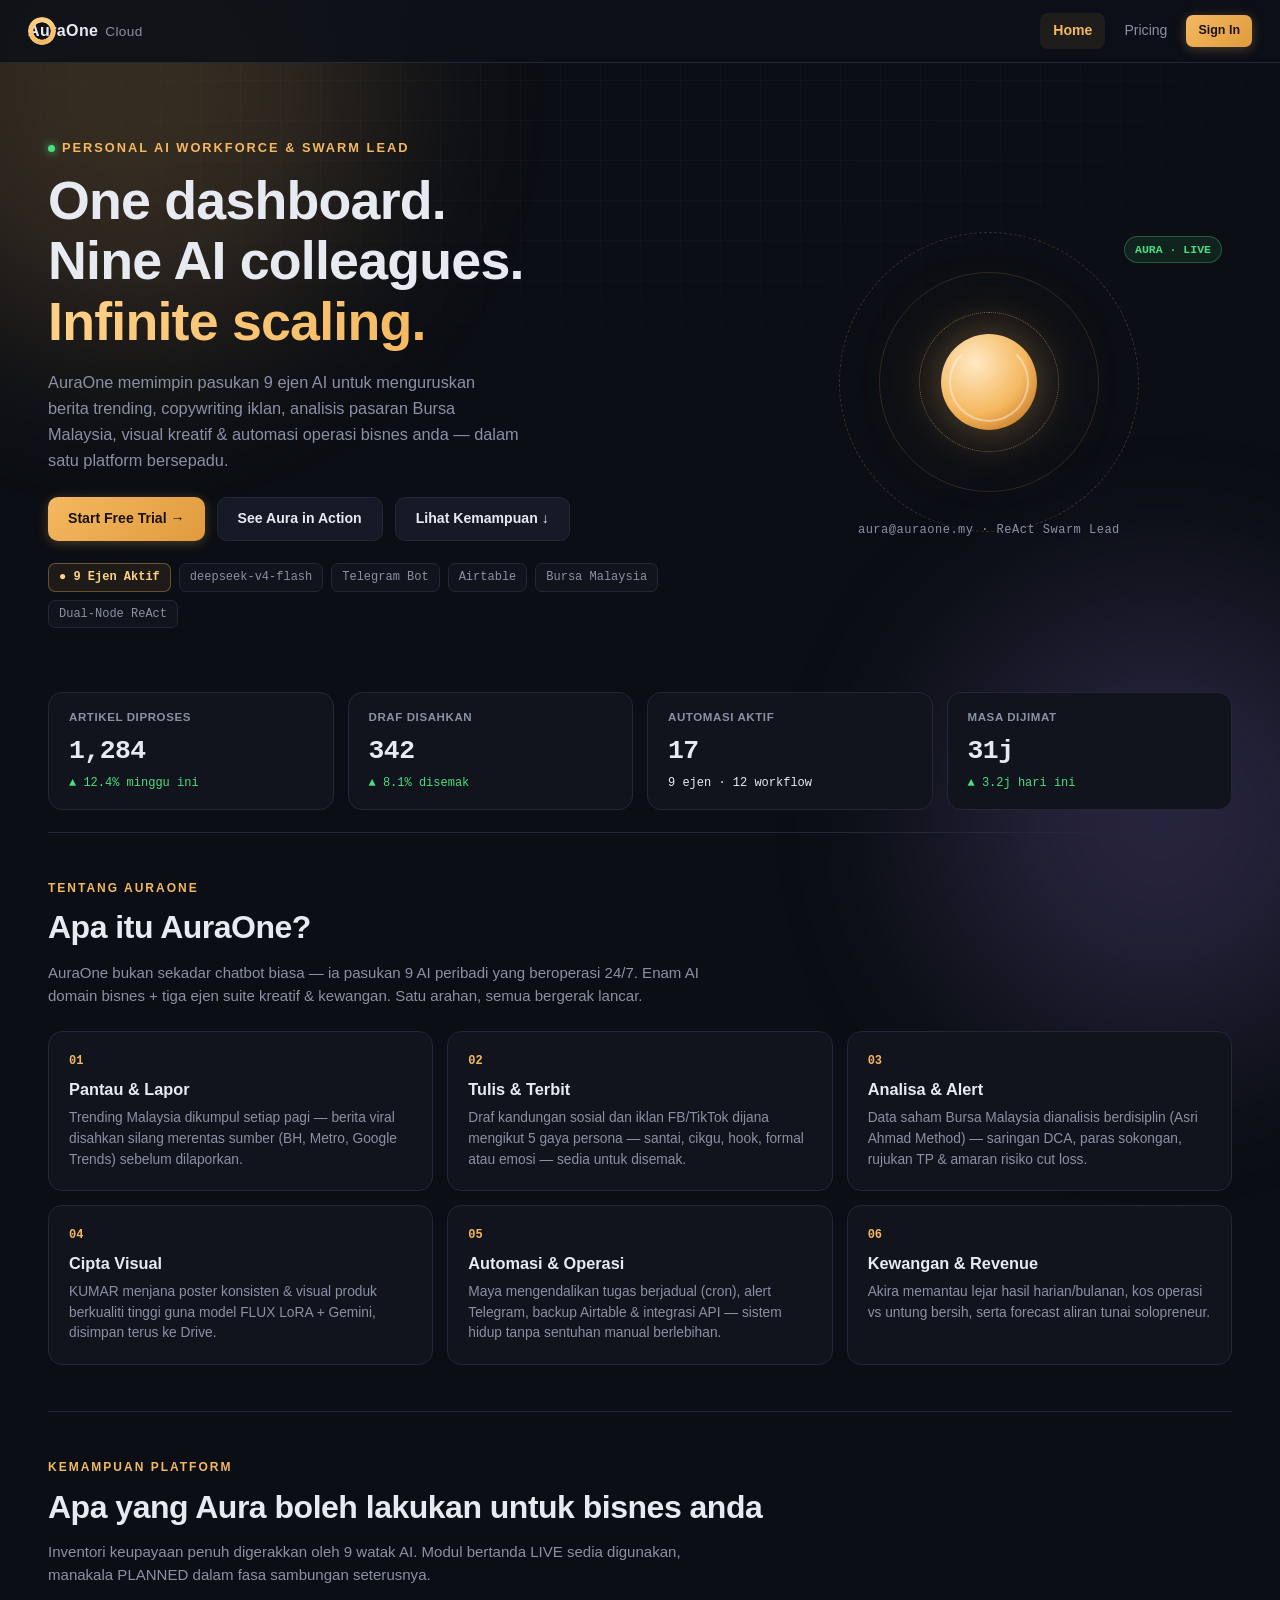
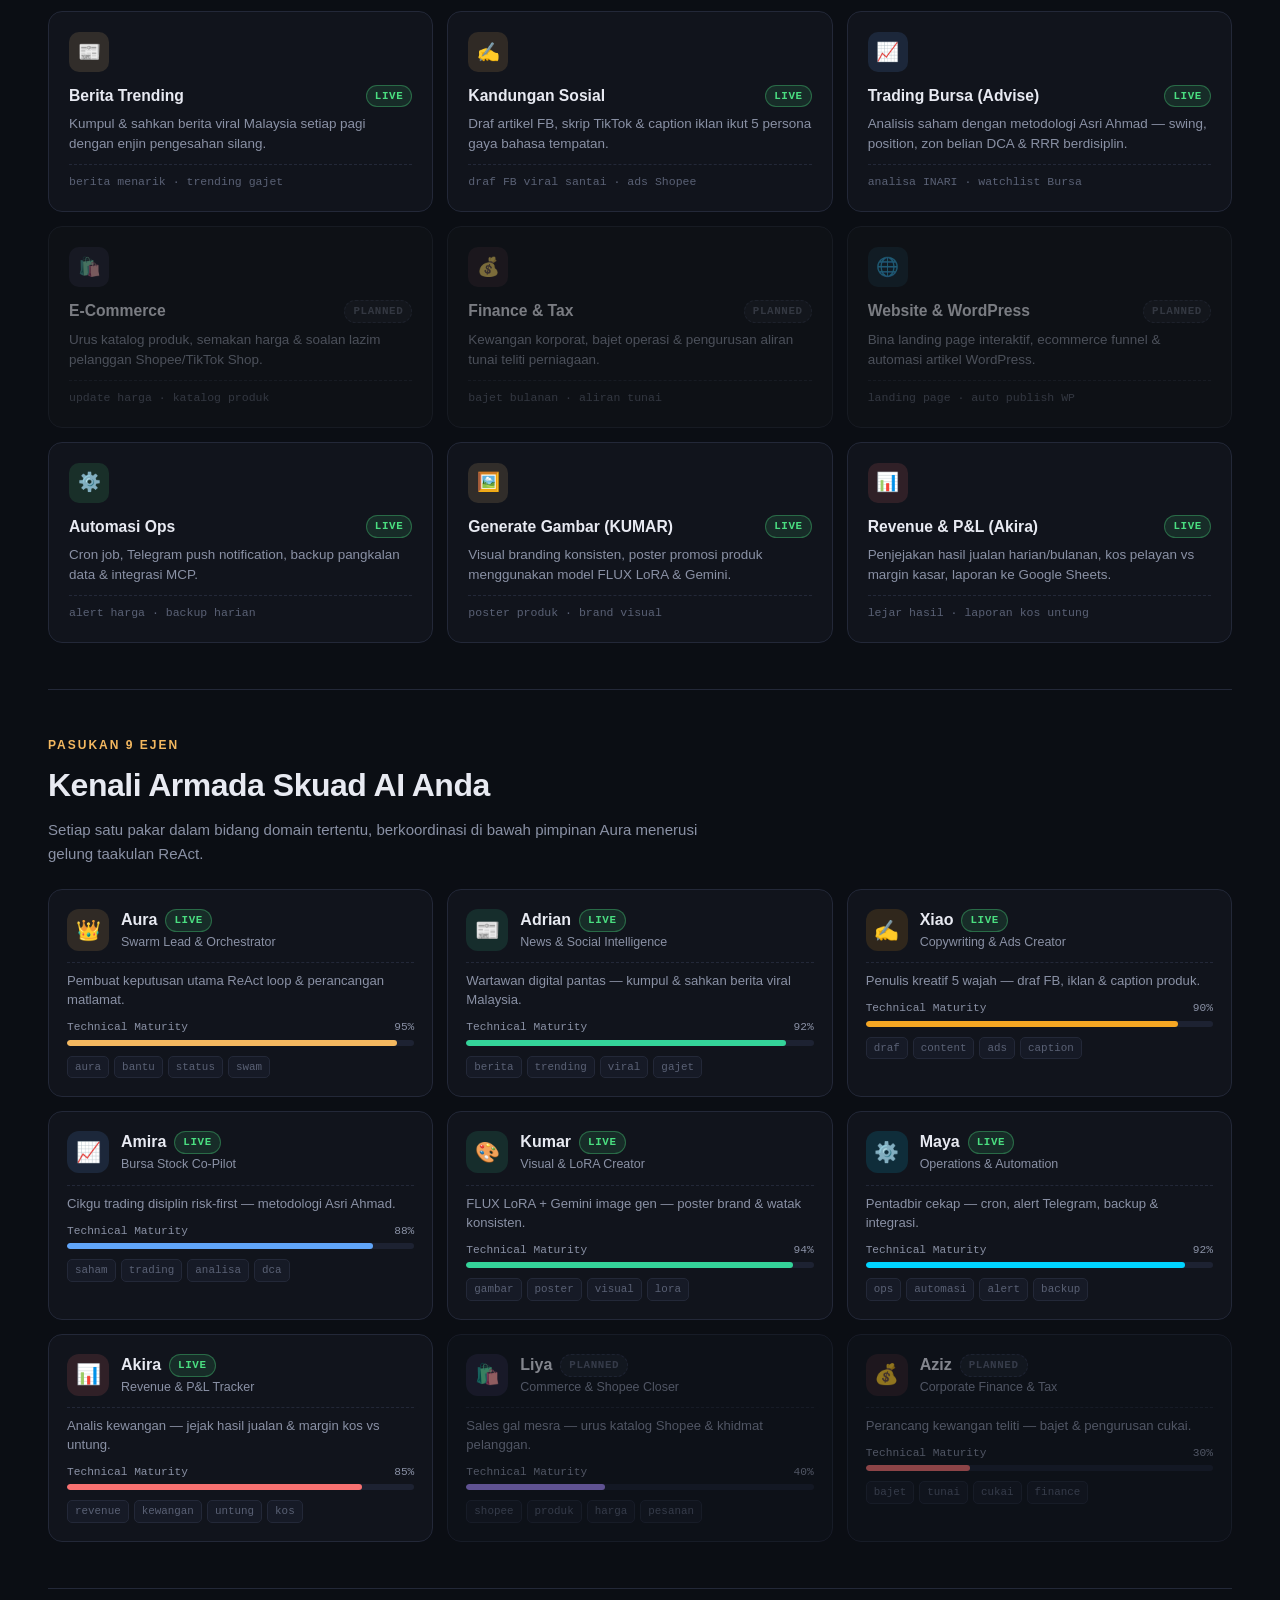
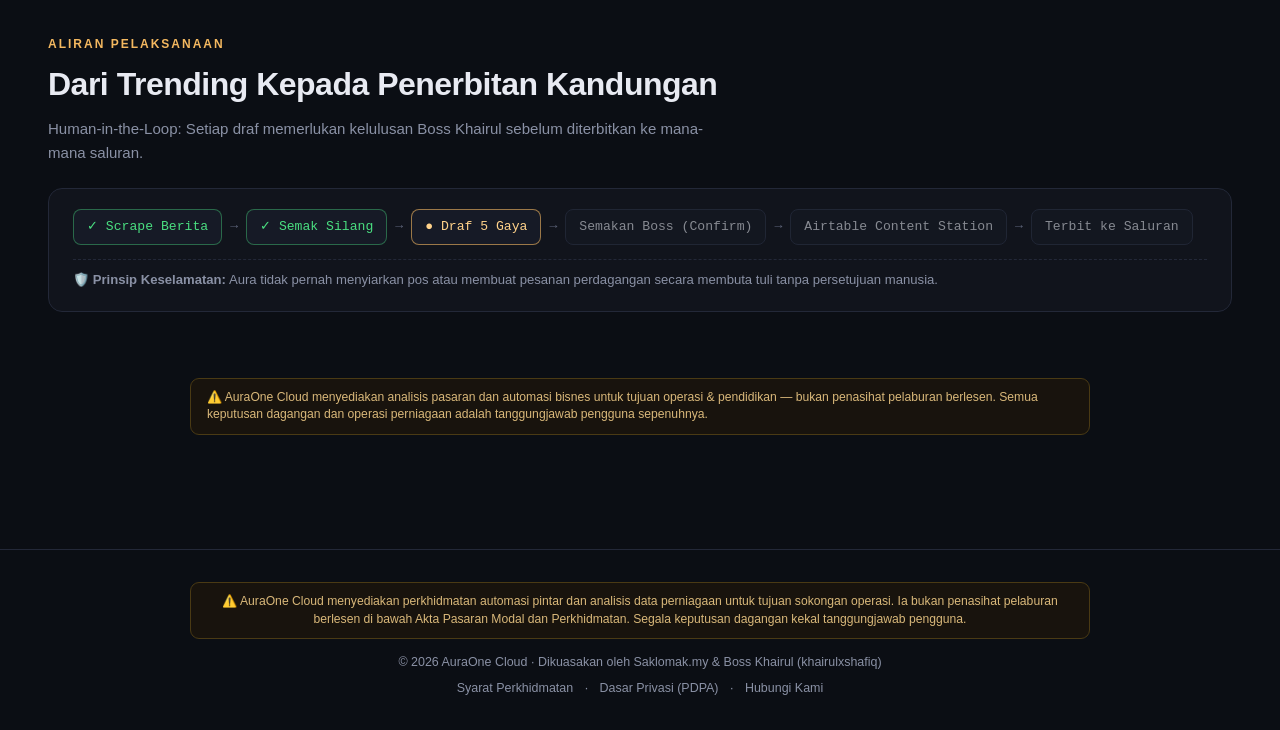
==== commit 6d5d9d4a: "feat(merge): execute AuraOne single-page app merge into auraone.html - Upgrade s-admin to Bento grid" ====
--- a/auraone.html
+++ b/auraone.html
@@ -1,732 +1,1933 @@
 <!doctype html>
-<html lang="en">
+<html lang="ms">
 <head>
 <meta charset="utf-8">
 <meta name="viewport" content="width=device-width, initial-scale=1">
-<title>AuraOne Cloud — Your Personal AI Workforce</title>
+<title>AuraOne Cloud — Your Personal AI Workforce & Mission Control</title>
+<meta name="description" content="AuraOne Cloud — Satu dashboard, sembilan AI colleagues. Berita trending, copywriting, analisis saham Bursa, automasi & visual kreatif.">
 <style>
-:root{
-  --bg:#0b0e14; --surface:#11141c; --surface2:#181c26; --border:#232838;
-  --ink:#e8eaf2; --muted:#8a91a5; --accent:#f4b860; --accent2:#e8956d;
-  --green:#4ade80; --red:#f87171;
-  --radius:14px; --radius-sm:10px;
-}
-*{margin:0;box-sizing:border-box}
-body{font-family:"Segoe UI",system-ui,sans-serif;background:var(--bg);color:var(--ink);line-height:1.5}
-button{font:inherit;cursor:pointer;border:none;border-radius:var(--radius-sm);background:none;color:inherit}
-a{color:var(--accent)}
-input,select{font:inherit}
-:focus-visible{outline:2px solid var(--accent);outline-offset:2px}
-@media(prefers-reduced-motion:reduce){*{transition:none!important;animation:none!important;scroll-behavior:auto!important}}
-
-/* ===== NAV ===== */
-nav{display:flex;align-items:center;gap:14px;padding:14px 26px;border-bottom:1px solid var(--border);background:#0d1018;position:sticky;top:0;z-index:20;flex-wrap:wrap}
-.logo{display:flex;align-items:center;gap:10px;font-weight:700;letter-spacing:.5px;text-decoration:none;color:var(--ink)}
-.logo .ring{width:26px;height:26px;border-radius:50%;background:conic-gradient(from 180deg,var(--accent),var(--accent2),var(--accent));-webkit-mask:radial-gradient(circle,transparent 42%,#000 45%);mask:radial-gradient(circle,transparent 42%,#000 45%)}
-.logo small{color:var(--muted);font-weight:400}
-nav .spacer{flex:1}
-.navlink{color:var(--muted);text-decoration:none;padding:6px 12px;border-radius:8px}
-.navlink:hover{color:var(--ink);background:var(--surface2)}
-.navlink.act{color:var(--accent)}
-.pill{background:var(--surface2);border:1px solid var(--border);color:var(--accent);padding:6px 14px;border-radius:999px;font-size:.85rem}
+:root {
+  --bg: #0b0e14;
+  --bg-subtle: #0e121b;
+  --surface: #11141c;
+  --surface2: #161a26;
+  --surface3: #1d2232;
+  --border: #232838;
+  --border2: #2e354a;
+  --ink: #e8eaf2;
+  --muted: #8a91a5;
+  --muted2: #5a6175;
+  --accent: #f4b860;
+  --accent2: #ffd28a;
+  --accent-glow: rgba(244, 184, 96, 0.28);
+  --green: #4ade80;
+  --green-glow: rgba(74, 222, 128, 0.25);
+  --red: #f87171;
+  --blue: #60a5fa;
+  --violet: #a78bfa;
+  --cyan: #00d4ff;
+  --radius: 14px;
+  --radius-sm: 9px;
+  --mono: "SF Mono", "JetBrains Mono", ui-monospace, "Cascadia Code", monospace;
+  --sans: "Inter", "Segoe UI", -apple-system, BlinkMacSystemFont, Roboto, sans-serif;
+}
+* { margin: 0; padding: 0; box-sizing: border-box; }
+html { scroll-behavior: smooth; }
+body {
+  font-family: var(--sans);
+  background: var(--bg);
+  color: var(--ink);
+  line-height: 1.55;
+  overflow-x: hidden;
+  min-height: 100vh;
+}
+::selection { background: var(--accent-glow); color: #fff; }
+button { font: inherit; cursor: pointer; border: none; border-radius: var(--radius-sm); background: none; color: inherit; transition: all 0.16s ease; }
+a { color: var(--accent2); text-decoration: none; transition: color 0.15s ease; }
+a:hover { color: #fff; }
+input, select, textarea { font: inherit; }
+:focus-visible { outline: 2px solid var(--accent); outline-offset: 2px; }
+
+/* ===== BACKGROUND GRID & ORBS ===== */
+.bg-grid {
+  position: fixed; inset: 0; z-index: 0; pointer-events: none;
+  background-image:
+    linear-gradient(rgba(255,255,255,0.024) 1px, transparent 1px),
+    linear-gradient(90deg, rgba(255,255,255,0.024) 1px, transparent 1px);
+  background-size: 40px 40px;
+  mask-image: radial-gradient(ellipse 85% 65% at 50% 0%, black 30%, transparent 80%);
+}
+.orb-glow { position: fixed; z-index: 0; pointer-events: none; border-radius: 50%; filter: blur(95px); opacity: 0.18; }
+.orb-g1 { width: 500px; height: 500px; top: -160px; left: -120px; background: var(--accent); }
+.orb-g2 { width: 440px; height: 440px; bottom: -140px; right: -100px; background: var(--violet); }
+
+/* ===== SHARED NAV ===== */
+nav {
+  display: flex; align-items: center; gap: 14px; padding: 13px 28px;
+  border-bottom: 1px solid var(--border); background: rgba(13, 16, 24, 0.88);
+  backdrop-filter: blur(14px); position: sticky; top: 0; z-index: 50; flex-wrap: wrap;
+}
+.logo { display: flex; align-items: center; gap: 10px; font-weight: 700; letter-spacing: .4px; text-decoration: none; color: var(--ink); }
+.logo .ring {
+  width: 28px; height: 28px; border-radius: 50%;
+  background: conic-gradient(from 180deg, var(--accent), var(--accent2), var(--accent));
+  -webkit-mask: radial-gradient(circle, transparent 42%, #000 45%);
+  mask: radial-gradient(circle, transparent 42%, #000 45%);
+  box-shadow: 0 0 14px var(--accent-glow);
+}
+.logo small { color: var(--muted); font-weight: 400; font-size: 0.85em; margin-left: 2px; }
+nav .spacer { flex: 1; }
+.nav-links { display: flex; align-items: center; gap: 6px; }
+.navlink { color: var(--muted); text-decoration: none; padding: 7px 13px; border-radius: 8px; font-size: 0.88rem; font-weight: 500; }
+.navlink:hover { color: var(--ink); background: var(--surface2); }
+.navlink.act { color: var(--accent); background: rgba(244,184,96,0.08); font-weight: 600; }
+.pill { background: var(--surface2); border: 1px solid var(--border); color: var(--accent); padding: 5px 13px; border-radius: 999px; font-size: 0.82rem; font-weight: 600; font-family: var(--mono); }
+.btn { display: inline-flex; align-items: center; justify-content: center; gap: 8px; padding: 10px 20px; border-radius: 10px; font-weight: 600; font-size: 0.88rem; text-decoration: none; }
+.btn.primary { background: linear-gradient(135deg, var(--accent), #e09b3d); color: #1a1206; box-shadow: 0 2px 12px var(--accent-glow); }
+.btn.primary:hover { filter: brightness(1.09); transform: translateY(-1px); color: #1a1206; }
+.btn.ghost { background: var(--surface2); color: var(--ink); border: 1px solid var(--border); }
+.btn.ghost:hover { border-color: var(--accent); color: var(--accent2); }
+.btn.danger { background: rgba(248,113,113,0.12); color: var(--red); border: 1px solid rgba(248,113,113,0.3); }
+.btn.danger:hover { background: rgba(248,113,113,0.22); }
+.btn.sm { padding: 6px 12px; font-size: 0.78rem; border-radius: 7px; }
 
 /* ===== SCREENS ===== */
-.screen{display:none;padding:34px 26px;max-width:1180px;margin:0 auto}
-.screen.active{display:block}
-
-.btn{padding:12px 22px;border-radius:10px;font-weight:600}
-.btn.primary{background:linear-gradient(135deg,var(--accent),var(--accent2));color:#1a1206}
-.btn.primary:hover{filter:brightness(1.08)}
-.btn.ghost{background:var(--surface2);color:var(--ink);border:1px solid var(--border)}
-.btn.ghost:hover{border-color:var(--accent)}
-
-/* HOME */
-.hero{display:grid;grid-template-columns:1.2fr 1fr;gap:40px;align-items:center;padding:30px 0 50px}
-.hero h1{font-size:2.6rem;line-height:1.15;letter-spacing:-.5px}
-.hero h1 em{font-style:normal;color:var(--accent)}
-.hero p{color:var(--muted);margin:18px 0 26px;max-width:46ch}
-.cardrow{display:grid;gap:12px}
-.stat{background:var(--surface);border:1px solid var(--border);border-radius:var(--radius);padding:14px 18px}
-.stat b{font-size:1.3rem;display:block}
-.stat span{color:var(--muted);font-size:.8rem}
-.features{display:grid;grid-template-columns:repeat(3,1fr);gap:14px;margin:26px 0 40px}
-.feature{background:var(--surface);border:1px solid var(--border);border-radius:var(--radius);padding:24px}
-.feature h3{font-size:1.05rem;margin-bottom:8px}
-.feature p{color:var(--muted);font-size:.88rem}
-
-/* PRICING */
-.plans{display:grid;grid-template-columns:repeat(4,1fr);gap:14px;margin-top:26px}
-.plan{background:var(--surface);border:1px solid var(--border);border-radius:var(--radius);padding:22px;position:relative;display:flex;flex-direction:column;gap:10px}
-.plan.pop{border-color:var(--accent);box-shadow:0 0 0 1px var(--accent)}
-.plan .tag{position:absolute;top:-11px;left:50%;transform:translateX(-50%);background:var(--accent);color:#1a1206;font-size:.72rem;font-weight:700;padding:3px 12px;border-radius:999px}
-.plan h3{font-size:1rem}
-.plan .price{font-size:1.8rem;font-weight:700}
-.plan .price small{font-size:.8rem;color:var(--muted);font-weight:400}
-.plan ul{list-style:none;display:flex;flex-direction:column;gap:7px;font-size:.85rem;color:var(--muted);flex:1}
-.plan li::before{content:"▸ ";color:var(--accent)}
-.plan button{margin-top:auto;width:100%}
-
-/* LOGIN */
-.loginwrap{max-width:400px;margin:60px auto;text-align:center}
-.loginwrap .ring{width:54px;height:54px;margin:0 auto 18px;background:conic-gradient(from 180deg,var(--accent),var(--accent2),var(--accent));-webkit-mask:radial-gradient(circle,transparent 40%,#000 44%);mask:radial-gradient(circle,transparent 40%,#000 44%)}
-.loginwrap h2{margin-bottom:6px}
-.loginwrap p{color:var(--muted);font-size:.9rem;margin-bottom:26px}
-.field{width:100%;background:var(--surface2);border:1px solid var(--border);color:var(--ink);padding:11px;border-radius:10px;outline:none;margin-bottom:12px}
-.field:focus{border-color:var(--accent)}
-.fine{margin-top:14px;font-size:.75rem;color:var(--muted)}
-.err{color:var(--red);font-size:.85rem;min-height:1.3em;margin:8px 0}
-.quick{display:flex;gap:10px;margin-top:14px}
-.quick button{flex:1;background:var(--surface2);border:1px solid var(--border);color:var(--muted);padding:9px;border-radius:10px;font-size:.85rem}
-.quick button:hover{border-color:var(--accent);color:var(--accent)}
-
-/* APP */
-.dash-head{display:flex;align-items:flex-end;justify-content:space-between;flex-wrap:wrap;gap:14px;margin-bottom:22px}
-.bar{display:flex;gap:10px}
-.balcard{background:linear-gradient(135deg,#1b1508,#231b0e);border:1px solid #4a3a14;border-radius:var(--radius);padding:18px 22px;min-width:220px}
-.balcard small{color:var(--muted)}
-.balcard b{font-size:1.6rem;color:var(--accent)}
-.topbar-mini{display:flex;gap:8px;margin-top:10px}
-.chip{background:var(--surface2);border:1px solid var(--border);color:var(--ink);padding:6px 12px;border-radius:999px;font-size:.85rem}
-.chip:hover{border-color:var(--accent)}
-.chip.on{border-color:var(--accent);color:var(--accent)}
-.grid2{display:grid;grid-template-columns:2fr 1fr;gap:16px}
-.panel{background:var(--surface);border:1px solid var(--border);border-radius:var(--radius);padding:20px}
-.panel h4{font-size:.95rem;margin-bottom:14px;display:flex;justify-content:space-between;align-items:center;gap:8px;flex-wrap:wrap}
-.panel h4 span{color:var(--muted);font-weight:400;font-size:.8rem}
-.agents{display:flex;flex-direction:column;gap:10px}
-.agent{display:flex;align-items:center;gap:14px;background:var(--surface2);border:1px solid var(--border);border-radius:var(--radius-sm);padding:12px 16px}
-.agent .dot{width:9px;height:9px;border-radius:50%;background:var(--green);flex-shrink:0}
-.agent .dot.off{background:var(--muted)}
-.agent b{display:block;font-size:.9rem}
-.agent small{color:var(--muted)}
-.agent .run{margin-left:auto;background:transparent;color:var(--accent);border:1px solid var(--border);padding:6px 14px;border-radius:8px;flex-shrink:0}
-.agent .run:hover{border-color:var(--accent)}
-.connectors{display:flex;flex-wrap:wrap;gap:8px}
-.conn{display:flex;align-items:center;gap:8px;background:var(--surface2);border:1px solid var(--border);border-radius:999px;padding:7px 14px;font-size:.85rem}
-.conn .sw{width:26px;height:15px;border-radius:999px;background:var(--border);position:relative;flex-shrink:0}
-.conn .sw::after{content:"";position:absolute;width:11px;height:11px;border-radius:50%;background:var(--muted);top:2px;left:2px;transition:.15s}
-.conn.on .sw{background:#3a5a2a}
-.conn.on .sw::after{left:13px;background:var(--green)}
-.conn.on{border-color:#3a5a2a}
-.conn:hover{border-color:var(--accent)}
-
-/* chat */
-.chatlog{display:flex;flex-direction:column;gap:10px;max-height:300px;overflow-y:auto;font-size:.88rem}
-.msg{padding:10px 14px;border-radius:12px;max-width:85%;white-space:pre-wrap}
-.msg.u{align-self:flex-end;background:var(--accent);color:#1a1206;border-bottom-right-radius:4px}
-.msg.a{align-self:flex-start;background:var(--surface2);border:1px solid var(--border);border-bottom-left-radius:4px}
-.chatbar{display:flex;gap:8px;margin-top:12px}
-.chatbar input{flex:1;background:var(--surface2);border:1px solid var(--border);color:var(--ink);padding:10px 14px;border-radius:10px;outline:none}
-.chatbar input:focus{border-color:var(--accent)}
-.chatbar button{background:var(--accent);color:#1a1206;padding:0 18px;font-weight:700;border-radius:10px}
-
-/* TRADING */
-.profile-quiz .q{margin-bottom:18px}
-.profile-quiz label{display:block;margin-bottom:8px;font-size:.9rem}
-.profile-quiz select{width:100%;background:var(--surface2);border:1px solid var(--border);color:var(--ink);padding:10px;border-radius:10px}
-.stock{display:flex;justify-content:space-between;align-items:center;gap:8px;padding:10px 0;border-bottom:1px solid var(--border);font-size:.9rem}
-.stock:last-child{border:none}
-.stock .up{color:var(--green)} .stock .dn{color:var(--red)}
-.badge{font-size:.68rem;padding:2px 8px;border-radius:999px;border:1px solid var(--border);color:var(--muted);white-space:nowrap}
-.badge.warn{border-color:#8a5a1a;color:var(--accent)}
-.badge.ok{border-color:#2a5a3a;color:var(--green)}
-
-/* tabs */
-.tabs{display:flex;gap:6px;margin-bottom:20px;flex-wrap:wrap}
-.tabs button{background:var(--surface2);color:var(--muted);padding:8px 18px;border-radius:999px;border:1px solid var(--border)}
-.tabs button.act{color:var(--accent);border-color:var(--accent)}
-
-/* ADMIN */
-.stats4{display:grid;grid-template-columns:repeat(4,1fr);gap:12px;margin-bottom:20px}
-table{width:100%;border-collapse:collapse;font-size:.88rem}
-th,td{text-align:left;padding:10px 8px;border-bottom:1px solid var(--border)}
-th{color:var(--muted);font-weight:500;font-size:.78rem}
-.pill-st{font-size:.7rem;padding:2px 10px;border-radius:999px;border:1px solid var(--border);color:var(--muted)}
-.pill-st.on{border-color:#2a5a3a;color:var(--green)}
-.rowbtn{background:transparent;border:1px solid var(--border);color:var(--accent);padding:4px 12px;border-radius:8px;font-size:.78rem}
-.rowbtn:hover{border-color:var(--accent)}
-
-/* footer */
-footer{text-align:center;color:var(--muted);font-size:.78rem;padding:26px;border-top:1px solid var(--border);margin-top:40px}
-footer a{color:var(--muted);margin:0 8px}
-footer a:hover{color:var(--accent)}
-.disclaimer{background:#1a1410;border:1px solid #4a3a14;color:#d9b87a;border-radius:var(--radius-sm);padding:10px 16px;font-size:.78rem;max-width:900px;margin:0 auto 14px}
-
-/* modal */
-.modal{display:none;position:fixed;inset:0;background:rgba(5,7,12,.7);z-index:50;align-items:center;justify-content:center;padding:20px}
-.modal.open{display:flex}
-.modal .box{background:var(--surface);border:1px solid var(--border);border-radius:var(--radius);padding:26px;max-width:440px;width:100%;max-height:80vh;overflow-y:auto}
-.modal h3{margin-bottom:8px}
-.modal p{color:var(--muted);font-size:.88rem;margin-bottom:16px}
-.modal .row{display:flex;gap:10px}
-.modal .row .btn{flex:1}
-
-@media(max-width:900px){
-  .hero{grid-template-columns:1fr}
-  .features{grid-template-columns:1fr}
-  .plans{grid-template-columns:1fr 1fr}
-  .grid2{grid-template-columns:1fr}
-  .stats4{grid-template-columns:1fr 1fr}
-}
-@media(max-width:560px){
-  .plans{grid-template-columns:1fr}
-  nav{padding:12px 16px}
-  .screen{padding:24px 16px}
+.screen { display: none; padding: 32px 28px 60px; max-width: 1240px; margin: 0 auto; position: relative; z-index: 1; }
+.screen.active { display: block; animation: fadeIn 0.25s ease forwards; }
+@keyframes fadeIn { from { opacity: 0; transform: translateY(6px); } to { opacity: 1; transform: translateY(0); } }
+
+/* ===== HERO & AURA ORB ANIMATION ===== */
+.hero { display: grid; grid-template-columns: 1.15fr 0.85fr; gap: 40px; align-items: center; padding: 40px 0 54px; }
+.hero-kicker { font-size: 0.8rem; font-weight: 700; letter-spacing: 2px; color: var(--accent); text-transform: uppercase; margin-bottom: 12px; display: inline-flex; align-items: center; gap: 7px; }
+.hero-kicker .dot { width: 7px; height: 7px; border-radius: 50%; background: var(--green); box-shadow: 0 0 8px var(--green); animation: pulseDot 2s infinite; }
+.hero h1 { font-size: clamp(2.2rem, 4.2vw, 3.4rem); line-height: 1.12; letter-spacing: -0.8px; font-weight: 800; }
+.hero h1 em { font-style: normal; color: var(--accent2); background: linear-gradient(135deg, var(--accent2), var(--accent)); -webkit-background-clip: text; -webkit-text-fill-color: transparent; }
+.hero p.lead { color: var(--muted); margin: 18px 0 24px; max-width: 52ch; font-size: 1.02rem; line-height: 1.6; }
+.hero-cta { display: flex; gap: 12px; flex-wrap: wrap; margin-bottom: 22px; }
+.hero-tags { display: flex; gap: 8px; flex-wrap: wrap; }
+.tag { font-family: var(--mono); font-size: 0.75rem; padding: 4px 10px; border: 1px solid var(--border); border-radius: 7px; color: var(--muted); background: var(--surface); }
+.tag.hot { color: var(--accent2); border-color: rgba(244,184,96,0.35); background: rgba(244,184,96,0.08); font-weight: 600; }
+
+/* Aura Orb Stage */
+.stage { position: relative; height: 340px; display: grid; place-items: center; }
+.ring { position: absolute; border-radius: 50%; border: 1px solid rgba(244,184,96,0.22); }
+.r1 { width: 300px; height: 300px; animation: spin 20s linear infinite; border-style: dashed; }
+.r2 { width: 220px; height: 220px; animation: spin 13s linear infinite reverse; border-color: rgba(244,184,96,0.16); }
+.r3 { width: 140px; height: 140px; animation: spin 8s linear infinite; border-color: rgba(255,210,138,0.4); border-style: dotted; }
+.core {
+  position: relative; width: 96px; height: 96px; border-radius: 50%;
+  background: radial-gradient(circle at 35% 30%, #ffe9c4, #f4b860 55%, #b35f0e);
+  box-shadow: 0 0 44px var(--accent-glow), 0 0 90px rgba(244,184,96,0.22);
+  animation: breathe 3.2s ease-in-out infinite;
+}
+.core::after {
+  content: ""; position: absolute; inset: 8px; border-radius: 50%;
+  border: 2px solid rgba(255,255,255,0.4); border-top-color: transparent;
+  animation: spin 3.5s linear infinite;
+}
+@keyframes breathe { 0%,100% { transform: scale(1); } 50% { transform: scale(1.07); } }
+@keyframes spin { to { transform: rotate(360deg); } }
+@keyframes pulseDot { 0%,100% { opacity: 1; } 50% { opacity: 0.4; } }
+.stage .status-orb { position: absolute; top: 24px; right: 10px; font-family: var(--mono); font-size: 0.72rem; color: var(--green); background: rgba(74,222,128,0.1); border: 1px solid rgba(74,222,128,0.3); padding: 4px 10px; border-radius: 999px; font-weight: 600; }
+.stage .id-orb { position: absolute; bottom: 12px; font-family: var(--mono); font-size: 0.75rem; color: var(--muted); letter-spacing: 0.5px; }
+
+/* ===== SECTION TITLES ===== */
+.sec-wrap { padding: 46px 0; border-top: 1px solid var(--border); }
+.kicker { font-size: 0.75rem; font-weight: 700; letter-spacing: 2px; color: var(--accent); text-transform: uppercase; margin-bottom: 6px; }
+.sec-title { font-size: clamp(1.5rem, 2.5vw, 2rem); font-weight: 800; letter-spacing: -0.5px; margin-bottom: 8px; }
+.sec-sub { color: var(--muted); max-width: 680px; font-size: 0.94rem; margin-bottom: 24px; }
+
+/* 6 Points "Tentang" */
+.about-grid { display: grid; grid-template-columns: repeat(3, 1fr); gap: 14px; margin-top: 20px; }
+.point-card { background: var(--surface); border: 1px solid var(--border); border-radius: var(--radius); padding: 20px; transition: transform 0.16s ease, border-color 0.16s ease; }
+.point-card:hover { transform: translateY(-2px); border-color: var(--border2); }
+.point-card .n { font-family: var(--mono); font-size: 0.75rem; color: var(--accent); font-weight: 700; margin-bottom: 6px; }
+.point-card h3 { font-size: 1.02rem; margin-bottom: 6px; color: var(--ink); }
+.point-card p { font-size: 0.86rem; color: var(--muted); line-height: 1.5; }
+
+/* 9 Capabilities Grid */
+.caps-grid { display: grid; grid-template-columns: repeat(3, 1fr); gap: 14px; margin-top: 20px; }
+.cap-card { background: var(--surface); border: 1px solid var(--border); border-radius: var(--radius); padding: 20px; transition: all 0.16s ease; position: relative; }
+.cap-card:hover { transform: translateY(-3px); border-color: var(--accent); }
+.cap-card.dim { opacity: 0.5; filter: grayscale(0.35); }
+.cap-card.dim:hover { opacity: 0.8; transform: none; border-color: var(--border2); }
+.cap-card .ic { width: 40px; height: 40px; border-radius: 10px; display: grid; place-items: center; font-size: 1.15rem; margin-bottom: 12px; }
+.cap-card h3 { font-size: 0.98rem; font-weight: 700; display: flex; align-items: center; justify-content: space-between; gap: 8px; }
+.cap-card p { font-size: 0.84rem; color: var(--muted); margin-top: 6px; line-height: 1.5; }
+.cap-card .eg { font-family: var(--mono); font-size: 0.72rem; color: var(--muted2); margin-top: 10px; border-top: 1px dashed var(--border); padding-top: 8px; }
+
+/* Skuad 9 Ejen Grid */
+.fleet-grid { display: grid; grid-template-columns: repeat(3, 1fr); gap: 14px; margin-top: 20px; }
+.fleet-card { background: var(--surface); border: 1px solid var(--border); border-radius: var(--radius); padding: 18px; position: relative; transition: all 0.16s ease; }
+.fleet-card:hover { transform: translateY(-2px); border-color: var(--accent); }
+.fleet-card.planned { opacity: 0.55; }
+.fleet-card .head { display: flex; align-items: center; gap: 12px; margin-bottom: 10px; }
+.fleet-card .av { width: 42px; height: 42px; border-radius: 12px; display: grid; place-items: center; font-size: 1.25rem; flex-shrink: 0; }
+.fleet-card .nm { font-size: 1rem; font-weight: 700; display: flex; align-items: center; gap: 8px; flex-wrap: wrap; }
+.fleet-card .wt { font-size: 0.78rem; color: var(--muted); }
+.fleet-card .role { font-family: var(--mono); font-size: 0.74rem; color: var(--accent2); margin-bottom: 8px; }
+.fleet-card .sv { font-size: 0.82rem; color: var(--muted); line-height: 1.45; border-top: 1px dashed var(--border); padding-top: 8px; }
+.fleet-card .trig { display: flex; flex-wrap: wrap; gap: 5px; margin-top: 10px; }
+.fleet-card .trig span { font-family: var(--mono); font-size: 0.68rem; padding: 2px 7px; border-radius: 5px; border: 1px solid var(--border); color: var(--muted2); background: var(--surface2); }
+.fleet-card .meter { margin-top: 10px; }
+.fleet-card .meter-row { display: flex; justify-content: space-between; font-family: var(--mono); font-size: 0.7rem; color: var(--muted); margin-bottom: 3px; }
+.bar-track { height: 6px; border-radius: 4px; background: var(--surface3); overflow: hidden; }
+.bar-track i { display: block; height: 100%; border-radius: 4px; background: var(--accent); }
+
+/* Status Badges */
+.st { font-family: var(--mono); font-size: 0.68rem; font-weight: 700; letter-spacing: 0.6px; padding: 2px 8px; border-radius: 999px; text-transform: uppercase; }
+.st-live { color: var(--green); background: rgba(74,222,128,0.12); border: 1px solid rgba(74,222,128,0.35); }
+.st-progress { color: var(--accent2); background: rgba(244,184,96,0.12); border: 1px solid rgba(244,184,96,0.35); }
+.st-planned { color: var(--muted2); background: rgba(90,97,117,0.15); border: 1px dashed var(--border2); }
+
+/* Workflow Box */
+.flow-box { background: var(--surface); border: 1px solid var(--border); border-radius: var(--radius); padding: 20px 24px; margin: 20px 0; }
+.flow-steps { display: flex; align-items: center; gap: 8px; flex-wrap: wrap; font-family: var(--mono); font-size: 0.82rem; }
+.flow-node { background: var(--surface2); border: 1px solid var(--border2); padding: 7px 13px; border-radius: 8px; color: var(--ink); display: flex; align-items: center; gap: 6px; }
+.flow-node.done { border-color: rgba(74,222,128,0.4); color: var(--green); }
+.flow-node.run { border-color: rgba(244,184,96,0.6); color: var(--accent2); animation: pulseNode 1.6s infinite; }
+.flow-node.wait { opacity: 0.55; }
+.flow-arr { color: var(--muted2); }
+@keyframes pulseNode { 0%,100% { opacity: 1; } 50% { opacity: 0.5; } }
+.flow-note { font-size: 0.82rem; color: var(--muted); margin-top: 14px; border-top: 1px dashed var(--border); padding-top: 10px; }
+
+/* Stat Strip (Home & Admin) */
+.stats4 { display: grid; grid-template-columns: repeat(4, 1fr); gap: 14px; margin-bottom: 22px; }
+.stat-card { background: var(--surface); border: 1px solid var(--border); border-radius: var(--radius); padding: 16px 20px; transition: border-color 0.16s ease; }
+.stat-card:hover { border-color: var(--border2); }
+.stat-card .k { font-size: 0.72rem; color: var(--muted); letter-spacing: 0.6px; text-transform: uppercase; font-weight: 600; }
+.stat-card .v { font-size: 1.65rem; font-weight: 800; font-family: var(--mono); letter-spacing: -0.5px; margin: 4px 0 2px; }
+.stat-card .d { font-size: 0.75rem; font-family: var(--mono); }
+.up { color: var(--green); } .down { color: var(--red); }
+
+/* ===== PRICING ===== */
+.plans { display: grid; grid-template-columns: repeat(4, 1fr); gap: 14px; margin-top: 24px; }
+.plan { background: var(--surface); border: 1px solid var(--border); border-radius: var(--radius); padding: 24px; position: relative; display: flex; flex-direction: column; gap: 12px; }
+.plan.pop { border-color: var(--accent); box-shadow: 0 0 0 1px var(--accent), 0 4px 20px var(--accent-glow); }
+.plan .tag-pop { position: absolute; top: -11px; left: 50%; transform: translateX(-50%); background: var(--accent); color: #1a1206; font-size: 0.7rem; font-weight: 800; padding: 3px 12px; border-radius: 999px; letter-spacing: 0.5px; }
+.plan h3 { font-size: 1.05rem; }
+.plan .price { font-size: 1.85rem; font-weight: 800; font-family: var(--mono); }
+.plan .price small { font-size: 0.8rem; color: var(--muted); font-weight: 400; font-family: var(--sans); }
+.plan ul { list-style: none; display: flex; flex-direction: column; gap: 8px; font-size: 0.84rem; color: var(--muted); flex: 1; margin: 10px 0 16px; }
+.plan li::before { content: "▸ "; color: var(--accent); }
+.plan button { margin-top: auto; width: 100%; }
+
+/* ===== LOGIN ===== */
+.loginwrap { max-width: 420px; margin: 50px auto; text-align: center; background: var(--surface); border: 1px solid var(--border); border-radius: var(--radius); padding: 32px 28px; }
+.loginwrap .ring { width: 56px; height: 56px; margin: 0 auto 16px; background: conic-gradient(from 180deg, var(--accent), var(--accent2), var(--accent)); -webkit-mask: radial-gradient(circle, transparent 40%, #000 44%); mask: radial-gradient(circle, transparent 40%, #000 44%); box-shadow: 0 0 20px var(--accent-glow); }
+.loginwrap h2 { font-size: 1.35rem; margin-bottom: 6px; }
+.loginwrap p { color: var(--muted); font-size: 0.88rem; margin-bottom: 22px; }
+.field { width: 100%; background: var(--surface2); border: 1px solid var(--border); color: var(--ink); padding: 11px 14px; border-radius: 10px; outline: none; margin-bottom: 12px; font-size: 0.88rem; transition: border-color 0.15s; }
+.field:focus { border-color: var(--accent); }
+.err { color: var(--red); font-size: 0.82rem; min-height: 1.3em; margin: 6px 0; }
+.quick { display: flex; gap: 8px; margin-top: 14px; }
+.quick button { flex: 1; background: var(--surface2); border: 1px solid var(--border); color: var(--muted); padding: 8px 10px; border-radius: 8px; font-size: 0.78rem; font-weight: 500; }
+.quick button:hover { border-color: var(--accent); color: var(--accent); }
+.fine { margin-top: 16px; font-size: 0.74rem; color: var(--muted); }
+
+/* ===== APP & BENTO GRID ===== */
+.dash-head { display: flex; align-items: flex-end; justify-content: space-between; flex-wrap: wrap; gap: 14px; margin-bottom: 20px; }
+.balcard { background: linear-gradient(135deg, #18140c, #241c10); border: 1px solid #4a3a14; border-radius: var(--radius); padding: 16px 20px; min-width: 220px; }
+.balcard small { color: var(--muted); font-size: 0.78rem; }
+.balcard b { font-size: 1.55rem; color: var(--accent); font-family: var(--mono); }
+.topbar-mini { display: flex; gap: 6px; margin-top: 8px; }
+.chip { background: var(--surface2); border: 1px solid var(--border); color: var(--ink); padding: 5px 12px; border-radius: 999px; font-size: 0.78rem; font-weight: 500; }
+.chip:hover { border-color: var(--accent); color: var(--accent); }
+.chip.on { border-color: var(--accent); color: var(--accent); }
+.grid2 { display: grid; grid-template-columns: 2fr 1fr; gap: 16px; }
+.grid3 { display: grid; grid-template-columns: repeat(3, 1fr); gap: 14px; }
+.grid-bento { display: grid; grid-template-columns: repeat(12, 1fr); gap: 14px; }
+.span-4 { grid-column: span 4; }
+.span-6 { grid-column: span 6; }
+.span-8 { grid-column: span 8; }
+.span-12 { grid-column: span 12; }
+
+/* Panels */
+.panel { background: var(--surface); border: 1px solid var(--border); border-radius: var(--radius); padding: 20px; }
+.panel h4 { font-size: 0.95rem; margin-bottom: 14px; display: flex; justify-content: space-between; align-items: center; gap: 8px; flex-wrap: wrap; }
+.panel h4 span.subtext { color: var(--muted); font-weight: 400; font-size: 0.78rem; font-family: var(--mono); }
+
+/* Agents in App */
+.agents-list { display: flex; flex-direction: column; gap: 10px; }
+.agent-row { display: flex; align-items: center; gap: 14px; background: var(--surface2); border: 1px solid var(--border); border-radius: var(--radius-sm); padding: 12px 16px; }
+.agent-row .dot { width: 9px; height: 9px; border-radius: 50%; background: var(--green); flex-shrink: 0; box-shadow: 0 0 6px var(--green); }
+.agent-row .dot.off { background: var(--muted2); box-shadow: none; }
+.agent-row b { display: block; font-size: 0.9rem; }
+.agent-row small { color: var(--muted); font-size: 0.78rem; }
+.agent-row .run { margin-left: auto; background: transparent; color: var(--accent); border: 1px solid var(--border); padding: 6px 14px; border-radius: 8px; font-weight: 600; font-size: 0.8rem; }
+.agent-row .run:hover { border-color: var(--accent); background: rgba(244,184,96,0.08); }
+
+/* Connectors */
+.connectors { display: flex; flex-wrap: wrap; gap: 8px; }
+.conn { display: flex; align-items: center; gap: 8px; background: var(--surface2); border: 1px solid var(--border); border-radius: 999px; padding: 7px 14px; font-size: 0.84rem; cursor: pointer; transition: all 0.15s; }
+.conn .sw { width: 26px; height: 15px; border-radius: 999px; background: var(--border); position: relative; flex-shrink: 0; }
+.conn .sw::after { content: ""; position: absolute; width: 11px; height: 11px; border-radius: 50%; background: var(--muted); top: 2px; left: 2px; transition: 0.15s; }
+.conn.on { border-color: #3a5a2a; }
+.conn.on .sw { background: #2f5424; }
+.conn.on .sw::after { left: 13px; background: var(--green); }
+.conn:hover { border-color: var(--accent); }
+
+/* Chat Simulator */
+.chatlog { display: flex; flex-direction: column; gap: 10px; max-height: 320px; overflow-y: auto; font-size: 0.86rem; padding-right: 4px; }
+.msg { padding: 10px 14px; border-radius: 12px; max-width: 86%; white-space: pre-wrap; line-height: 1.5; }
+.msg.u { align-self: flex-end; background: var(--accent); color: #1a1206; border-bottom-right-radius: 3px; font-weight: 500; }
+.msg.a { align-self: flex-start; background: var(--surface2); border: 1px solid var(--border); border-bottom-left-radius: 3px; color: var(--ink); }
+.chatbar { display: flex; gap: 8px; margin-top: 12px; }
+.chatbar input { flex: 1; background: var(--surface2); border: 1px solid var(--border); color: var(--ink); padding: 10px 14px; border-radius: 10px; outline: none; font-size: 0.86rem; }
+.chatbar input:focus { border-color: var(--accent); }
+.chatbar button { background: var(--accent); color: #1a1206; padding: 0 16px; font-weight: 700; border-radius: 10px; }
+
+/* Trading & Watchlist */
+.profile-quiz .q { margin-bottom: 16px; }
+.profile-quiz label { display: block; margin-bottom: 6px; font-size: 0.86rem; color: var(--ink); }
+.profile-quiz select { width: 100%; background: var(--surface2); border: 1px solid var(--border); color: var(--ink); padding: 9px 12px; border-radius: 9px; font-size: 0.86rem; }
+.stock-item { display: flex; justify-content: space-between; align-items: center; gap: 10px; padding: 10px 0; border-bottom: 1px solid var(--border); font-size: 0.88rem; }
+.stock-item:last-child { border-bottom: none; }
+.stock-item .sub { font-size: 0.74rem; color: var(--muted); }
+.stock-item .price { font-family: var(--mono); font-weight: 700; }
+.badge { font-size: 0.68rem; padding: 2px 8px; border-radius: 999px; border: 1px solid var(--border); color: var(--muted); white-space: nowrap; font-family: var(--mono); }
+.badge.warn { border-color: rgba(244,184,96,0.4); color: var(--accent); background: rgba(244,184,96,0.08); }
+.badge.ok { border-color: rgba(74,222,128,0.4); color: var(--green); background: rgba(74,222,128,0.08); }
+
+/* Tabs */
+.tabs { display: flex; gap: 6px; margin-bottom: 18px; flex-wrap: wrap; }
+.tabs button { background: var(--surface2); color: var(--muted); padding: 8px 16px; border-radius: 999px; border: 1px solid var(--border); font-size: 0.84rem; font-weight: 500; }
+.tabs button:hover { color: var(--ink); border-color: var(--border2); }
+.tabs button.act { color: var(--accent); border-color: var(--accent); background: rgba(244,184,96,0.08); font-weight: 600; }
+
+/* ===== ADMIN MISSION CONTROL ===== */
+.admin-badge { display: inline-flex; align-items: center; gap: 6px; padding: 5px 12px; border-radius: 999px; border: 1px solid rgba(244,184,96,0.4); background: rgba(244,184,96,0.08); font-size: 0.78rem; font-family: var(--mono); color: var(--accent); }
+.admin-badge .dot { width: 7px; height: 7px; border-radius: 50%; background: var(--red); box-shadow: 0 0 8px var(--red); animation: pulseDot 2s infinite; }
+.adm-tab-pane { display: none; }
+.adm-tab-pane.active { display: block; animation: fadeIn 0.2s ease; }
+
+/* Tables */
+table { width: 100%; border-collapse: collapse; font-size: 0.84rem; }
+th, td { text-align: left; padding: 10px 10px; border-bottom: 1px solid var(--border); }
+th { color: var(--muted2); font-weight: 600; font-size: 0.72rem; text-transform: uppercase; letter-spacing: 0.8px; font-family: var(--mono); }
+td { font-family: var(--sans); }
+td.mono { font-family: var(--mono); font-size: 0.82rem; }
+.pill-st { font-size: 0.68rem; padding: 2px 9px; border-radius: 999px; border: 1px solid var(--border); color: var(--muted); font-family: var(--mono); font-weight: 600; }
+.pill-st.on { border-color: rgba(74,222,128,0.4); color: var(--green); background: rgba(74,222,128,0.08); }
+.pill-st.paused { border-color: rgba(244,184,96,0.4); color: var(--accent); background: rgba(244,184,96,0.08); }
+.rowbtn { background: transparent; border: 1px solid var(--border); color: var(--accent); padding: 4px 10px; border-radius: 7px; font-size: 0.74rem; font-weight: 600; }
+.rowbtn:hover { border-color: var(--accent); background: rgba(244,184,96,0.08); }
+
+/* KV Lists */
+.kv { display: flex; justify-content: space-between; font-size: 0.82rem; padding: 7px 0; border-bottom: 1px solid var(--border); font-family: var(--mono); }
+.kv:last-child { border-bottom: 0; }
+.kv .k { color: var(--muted); font-family: var(--sans); }
+.kv .val { color: var(--ink); font-weight: 600; }
+
+/* Timeline trace */
+.trace-list { position: relative; padding-left: 20px; }
+.trace-list::before { content: ""; position: absolute; left: 6px; top: 6px; bottom: 6px; width: 2px; background: linear-gradient(to bottom, var(--violet), var(--cyan), var(--accent)); opacity: 0.4; }
+.trace-item { position: relative; margin-bottom: 16px; font-size: 0.82rem; }
+.trace-dot { position: absolute; left: -18px; top: 5px; width: 8px; height: 8px; border-radius: 50%; border: 1px solid var(--bg); }
+.tdot-user { background: var(--violet); }
+.tdot-luma { background: var(--cyan); }
+.tdot-tool { background: var(--accent); }
+.trace-time { font-size: 0.7rem; font-family: var(--mono); color: var(--muted2); }
+.trace-actor { font-size: 0.72rem; font-weight: 700; text-transform: uppercase; letter-spacing: 0.6px; margin: 1px 0 3px; }
+.tact-user { color: var(--violet); }
+.tact-luma { color: var(--cyan); }
+.tact-tool { color: var(--accent); }
+.tool-tag { display: inline-flex; align-items: center; background: rgba(244,184,96,0.1); border: 1px solid rgba(244,184,96,0.25); border-radius: 5px; padding: 1px 6px; font-size: 0.7rem; font-family: var(--mono); color: var(--accent); margin-right: 4px; }
+
+/* Flow Diagram (Dual Node) */
+.dual-diagram { display: flex; align-items: center; justify-content: center; gap: 8px; padding: 16px 0; flex-wrap: wrap; }
+.d-node { display: flex; flex-direction: column; align-items: center; gap: 6px; }
+.d-icon { width: 56px; height: 56px; border-radius: 16px; display: flex; align-items: center; justify-content: center; font-size: 1.4rem; border: 1px solid var(--border); background: var(--surface2); }
+.d-icon.aura { border-color: rgba(167,139,250,0.4); box-shadow: 0 0 16px rgba(167,139,250,0.2); }
+.d-icon.luma { border-color: rgba(0,212,255,0.4); box-shadow: 0 0 16px rgba(0,212,255,0.2); }
+.d-arr { font-size: 0.8rem; color: var(--muted2); font-family: var(--mono); display: flex; flex-direction: column; align-items: center; padding: 0 8px; }
+
+/* HITL Tasks */
+.hitl-item { display: flex; align-items: center; gap: 12px; padding: 10px 0; border-bottom: 1px solid var(--border); font-size: 0.86rem; }
+.hitl-item:last-child { border-bottom: 0; }
+.hitl-item input[type="checkbox"] { width: 16px; height: 16px; accent-color: var(--accent); cursor: pointer; }
+.hitl-item.done span.title { text-decoration: line-through; color: var(--muted); }
+.p-tag { font-family: var(--mono); font-size: 0.68rem; font-weight: 700; padding: 2px 7px; border-radius: 4px; }
+.p-high { background: rgba(248,113,113,0.12); color: var(--red); border: 1px solid rgba(248,113,113,0.3); }
+.p-med { background: rgba(244,184,96,0.12); color: var(--accent); border: 1px solid rgba(244,184,96,0.3); }
+
+/* Disclaimer & Footer */
+.disclaimer { background: #18130d; border: 1px solid #4a3a14; color: #d9b87a; border-radius: var(--radius-sm); padding: 10px 16px; font-size: 0.76rem; max-width: 900px; margin: 0 auto 14px; line-height: 1.45; }
+footer { text-align: center; color: var(--muted); font-size: 0.78rem; padding: 32px 20px; border-top: 1px solid var(--border); margin-top: 40px; position: relative; z-index: 1; }
+footer a { color: var(--muted); margin: 0 8px; }
+footer a:hover { color: var(--accent); }
+
+/* Modal */
+.modal { display: none; position: fixed; inset: 0; background: rgba(5,7,12,0.78); backdrop-filter: blur(6px); z-index: 100; align-items: center; justify-content: center; padding: 20px; }
+.modal.open { display: flex; }
+.modal .box { background: var(--surface); border: 1px solid var(--border2); border-radius: var(--radius); padding: 26px; max-width: 460px; width: 100%; max-height: 85vh; overflow-y: auto; box-shadow: 0 10px 30px rgba(0,0,0,0.5); }
+.modal h3 { margin-bottom: 8px; font-size: 1.15rem; }
+.modal p { color: var(--muted); font-size: 0.86rem; margin-bottom: 16px; }
+.modal .row { display: flex; gap: 10px; margin-top: 16px; }
+.modal .row .btn { flex: 1; }
+
+@media(max-width:980px) {
+  .hero { grid-template-columns: 1fr; }
+  .about-grid, .caps-grid, .fleet-grid, .plans { grid-template-columns: repeat(2, 1fr); }
+  .grid2 { grid-template-columns: 1fr; }
+  .stats4 { grid-template-columns: repeat(2, 1fr); }
+  .span-4, .span-6, .span-8 { grid-column: span 12; }
+}
+@media(max-width:640px) {
+  .about-grid, .caps-grid, .fleet-grid, .plans, .stats4 { grid-template-columns: 1fr; }
+  nav { padding: 10px 16px; }
+  .screen { padding: 20px 14px 40px; }
 }
 </style>
 </head>
 <body>
 
+<div class="bg-grid"></div>
+<div class="orb-glow orb-g1"></div>
+<div class="orb-glow orb-g2"></div>
+
+<!-- ===== TOP NAVIGATION ===== -->
 <nav>
-  <a class="logo" href="#/home"><div class="ring"></div>AuraOne <small>Cloud</small></a>
+  <a class="logo" href="#/home">
+    <div class="ring"></div>
+    <span>AuraOne <small>Cloud</small></span>
+  </a>
   <div class="spacer"></div>
-  <a class="navlink" href="#/home" data-nav="home">Home</a>
-  <a class="navlink" href="#/pricing" data-nav="pricing">Pricing</a>
-  <span class="pill" id="navBal" style="display:none"><span id="navBalNum">260</span> ⚡</span>
-  <a class="btn ghost" id="navDash" style="padding:7px 16px;display:none;text-decoration:none" href="#/app">My Dashboard</a>
-  <button class="btn primary" id="navSign" style="padding:7px 16px" onclick="go('#/login')">Sign In</button>
-  <button class="btn ghost" id="navOut" style="padding:7px 16px;display:none" onclick="logout()">Sign Out</button>
+  <div class="nav-links">
+    <a class="navlink" href="#/home" data-nav="home">Home</a>
+    <a class="navlink" href="#/pricing" data-nav="pricing">Pricing</a>
+    <a class="navlink" href="#/admin" data-nav="admin" id="navAdminLink" style="display:none;color:var(--accent)">🛡️ Mission Control</a>
+    <span class="pill" id="navBal" style="display:none"><span id="navBalNum">260</span> ⚡</span>
+    <a class="btn ghost sm" id="navDash" style="display:none" href="#/app">My Dashboard</a>
+    <button class="btn primary sm" id="navSign" onclick="go('#/login')">Sign In</button>
+    <button class="btn ghost sm" id="navOut" style="display:none" onclick="logout()">Sign Out</button>
+  </div>
 </nav>
 
-<!-- ===== HOME ===== -->
+<!-- ========================================================================= -->
+<!-- SCREEN: HOME (#/home)                                                     -->
+<!-- ========================================================================= -->
 <section class="screen active" id="s-home">
   <div class="hero">
     <div>
-      <h1>Meet <em>Aura</em> — the AI agent that actually <em>works</em> for your business.</h1>
-      <p>Generate brand imagery, write content, monitor the market — simply choose an agent, connect your APIs, and go. No coding. No prompt engineering. Just results.</p>
-      <div style="display:flex;gap:10px;flex-wrap:wrap">
-        <button class="btn primary" onclick="go('#/login')">Start Free Trial</button>
+      <div class="hero-kicker"><span class="dot"></span> Personal AI Workforce &amp; Swarm Lead</div>
+      <h1>One dashboard.<br>Nine AI colleagues.<br><em>Infinite scaling.</em></h1>
+      <p class="lead">AuraOne memimpin pasukan 9 ejen AI untuk menguruskan berita trending, copywriting iklan, analisis pasaran Bursa Malaysia, visual kreatif &amp; automasi operasi bisnes anda — dalam satu platform bersepadu.</p>
+      <div class="hero-cta">
+        <button class="btn primary" onclick="go('#/login')">Start Free Trial →</button>
         <button class="btn ghost" onclick="demoChat()">See Aura in Action</button>
-      </div>
-    </div>
-    <div class="cardrow">
-      <div class="stat"><b>3</b><span>ready-made agent templates</span></div>
-      <div class="stat"><b>10+</b><span>API connectors — toggle on/off</span></div>
-      <div class="stat"><b>BM / EN</b><span>replies in your language</span></div>
-      <div class="stat"><b>⚡ advise</b><span>trading co-pilot — advises, never executes</span></div>
-    </div>
-  </div>
-  <div class="features">
-    <div class="feature"><h3>🤖 Agent Templates</h3><p>Pick a ready-made agent — content writer, brand image generator, or business reminder — and it starts working the moment you connect. Every draft is yours to review and approve before anything is published.</p></div>
-    <div class="feature"><h3>🔌 Toggle Connectors</h3><p>Connect Telegram, Google Drive, Facebook Page, Shopee, Gmail and more with a single click. API keys are stored encrypted, and you can disconnect any connector at any time — your data stays yours.</p></div>
-    <div class="feature"><h3>📈 Trading Co-Pilot (advise-only)</h3><p>Aura watches Bursa Malaysia and delivers a daily DCA analysis and news sentiment report. It only ever advises and never places orders — every buy or sell decision remains entirely yours.</p></div>
-  </div>
-  <div class="disclaimer">⚠️ AuraOne Cloud provides analysis and educational content only — it is not a licensed investment adviser. Past performance is no guarantee of future results. All trading decisions remain your own responsibility.</div>
+        <a class="btn ghost" href="#tentang-sec">Lihat Kemampuan ↓</a>
+      </div>
+      <div class="hero-tags">
+        <span class="tag hot">● 9 Ejen Aktif</span>
+        <span class="tag">deepseek-v4-flash</span>
+        <span class="tag">Telegram Bot</span>
+        <span class="tag">Airtable</span>
+        <span class="tag">Bursa Malaysia</span>
+        <span class="tag">Dual-Node ReAct</span>
+      </div>
+    </div>
+    <div class="stage">
+      <div class="ring r1"></div>
+      <div class="ring r2"></div>
+      <div class="ring r3"></div>
+      <div class="core"></div>
+      <span class="status-orb">AURA · LIVE</span>
+      <span class="id-orb">aura@auraone.my · ReAct Swarm Lead</span>
+    </div>
+  </div>
+
+  <!-- Strip Metrik Ringkas -->
+  <div class="stats4" style="margin-top:10px">
+    <div class="stat-card"><div class="k">Artikel Diproses</div><div class="v">1,284</div><div class="d up">▲ 12.4% minggu ini</div></div>
+    <div class="stat-card"><div class="k">Draf Disahkan</div><div class="v">342</div><div class="d up">▲ 8.1% disemak</div></div>
+    <div class="stat-card"><div class="k">Automasi Aktif</div><div class="v">17</div><div class="d">9 ejen · 12 workflow</div></div>
+    <div class="stat-card"><div class="k">Masa Dijimat</div><div class="v">31j</div><div class="d up">▲ 3.2j hari ini</div></div>
+  </div>
+
+  <!-- 6 Tonggak Nilai "Tentang" -->
+  <div class="sec-wrap" id="tentang-sec">
+    <div class="kicker">Tentang AuraOne</div>
+    <h2 class="sec-title">Apa itu AuraOne?</h2>
+    <p class="sec-sub">AuraOne bukan sekadar chatbot biasa — ia pasukan 9 AI peribadi yang beroperasi 24/7. Enam AI domain bisnes + tiga ejen suite kreatif &amp; kewangan. Satu arahan, semua bergerak lancar.</p>
+    <div class="about-grid">
+      <div class="point-card"><div class="n">01</div><h3>Pantau &amp; Lapor</h3><p>Trending Malaysia dikumpul setiap pagi — berita viral disahkan silang merentas sumber (BH, Metro, Google Trends) sebelum dilaporkan.</p></div>
+      <div class="point-card"><div class="n">02</div><h3>Tulis &amp; Terbit</h3><p>Draf kandungan sosial dan iklan FB/TikTok dijana mengikut 5 gaya persona — santai, cikgu, hook, formal atau emosi — sedia untuk disemak.</p></div>
+      <div class="point-card"><div class="n">03</div><h3>Analisa &amp; Alert</h3><p>Data saham Bursa Malaysia dianalisis berdisiplin (Asri Ahmad Method) — saringan DCA, paras sokongan, rujukan TP &amp; amaran risiko cut loss.</p></div>
+      <div class="point-card"><div class="n">04</div><h3>Cipta Visual</h3><p>KUMAR menjana poster konsisten &amp; visual produk berkualiti tinggi guna model FLUX LoRA + Gemini, disimpan terus ke Drive.</p></div>
+      <div class="point-card"><div class="n">05</div><h3>Automasi &amp; Operasi</h3><p>Maya mengendalikan tugas berjadual (cron), alert Telegram, backup Airtable &amp; integrasi API — sistem hidup tanpa sentuhan manual berlebihan.</p></div>
+      <div class="point-card"><div class="n">06</div><h3>Kewangan &amp; Revenue</h3><p>Akira memantau lejar hasil harian/bulanan, kos operasi vs untung bersih, serta forecast aliran tunai solopreneur.</p></div>
+    </div>
+  </div>
+
+  <!-- 9 Keupayaan Sistem -->
+  <div class="sec-wrap">
+    <div class="kicker">Kemampuan Platform</div>
+    <h2 class="sec-title">Apa yang Aura boleh lakukan untuk bisnes anda</h2>
+    <p class="sec-sub">Inventori keupayaan penuh digerakkan oleh 9 watak AI. Modul bertanda LIVE sedia digunakan, manakala PLANNED dalam fasa sambungan seterusnya.</p>
+    <div class="caps-grid">
+      <div class="cap-card"><div class="ic" style="background:#ffd28a22;color:#ffd28a">📰</div><h3>Berita Trending <span class="st st-live">LIVE</span></h3><p>Kumpul &amp; sahkan berita viral Malaysia setiap pagi dengan enjin pengesahan silang.</p><div class="eg">berita menarik · trending gajet</div></div>
+      <div class="cap-card"><div class="ic" style="background:#f4b86022;color:#f4b860">✍️</div><h3>Kandungan Sosial <span class="st st-live">LIVE</span></h3><p>Draf artikel FB, skrip TikTok &amp; caption iklan ikut 5 persona gaya bahasa tempatan.</p><div class="eg">draf FB viral santai · ads Shopee</div></div>
+      <div class="cap-card"><div class="ic" style="background:#60a5fa22;color:#60a5fa">📈</div><h3>Trading Bursa (Advise) <span class="st st-live">LIVE</span></h3><p>Analisis saham dengan metodologi Asri Ahmad — swing, position, zon belian DCA &amp; RRR berdisiplin.</p><div class="eg">analisa INARI · watchlist Bursa</div></div>
+      <div class="cap-card dim"><div class="ic" style="background:#a78bfa22;color:#a78bfa">🛍️</div><h3>E-Commerce <span class="st st-planned">PLANNED</span></h3><p>Urus katalog produk, semakan harga &amp; soalan lazim pelanggan Shopee/TikTok Shop.</p><div class="eg">update harga · katalog produk</div></div>
+      <div class="cap-card dim"><div class="ic" style="background:#f8717122;color:#f87171">💰</div><h3>Finance &amp; Tax <span class="st st-planned">PLANNED</span></h3><p>Kewangan korporat, bajet operasi &amp; pengurusan aliran tunai teliti perniagaan.</p><div class="eg">bajet bulanan · aliran tunai</div></div>
+      <div class="cap-card dim"><div class="ic" style="background:#00d4ff22;color:#00d4ff">🌐</div><h3>Website &amp; WordPress <span class="st st-planned">PLANNED</span></h3><p>Bina landing page interaktif, ecommerce funnel &amp; automasi artikel WordPress.</p><div class="eg">landing page · auto publish WP</div></div>
+      <div class="cap-card"><div class="ic" style="background:#4ade8022;color:#4ade80">⚙️</div><h3>Automasi Ops <span class="st st-live">LIVE</span></h3><p>Cron job, Telegram push notification, backup pangkalan data &amp; integrasi MCP.</p><div class="eg">alert harga · backup harian</div></div>
+      <div class="cap-card"><div class="ic" style="background:#ffd28a22;color:#ffd28a">🖼️</div><h3>Generate Gambar (KUMAR) <span class="st st-live">LIVE</span></h3><p>Visual branding konsisten, poster promosi produk menggunakan model FLUX LoRA &amp; Gemini.</p><div class="eg">poster produk · brand visual</div></div>
+      <div class="cap-card"><div class="ic" style="background:#f8717122;color:#f87171">📊</div><h3>Revenue &amp; P&amp;L (Akira) <span class="st st-live">LIVE</span></h3><p>Penjejakan hasil jualan harian/bulanan, kos pelayan vs margin kasar, laporan ke Google Sheets.</p><div class="eg">lejar hasil · laporan kos untung</div></div>
+    </div>
+  </div>
+
+  <!-- Skuad 9 Ejen Roster -->
+  <div class="sec-wrap">
+    <div class="kicker">Pasukan 9 Ejen</div>
+    <h2 class="sec-title">Kenali Armada Skuad AI Anda</h2>
+    <p class="sec-sub">Setiap satu pakar dalam bidang domain tertentu, berkoordinasi di bawah pimpinan Aura menerusi gelung taakulan ReAct.</p>
+    <div class="fleet-grid" id="fleetHomeGrid"></div>
+  </div>
+
+  <!-- Aliran Kerja Interaktif -->
+  <div class="sec-wrap">
+    <div class="kicker">Aliran Pelaksanaan</div>
+    <h2 class="sec-title">Dari Trending Kepada Penerbitan Kandungan</h2>
+    <p class="sec-sub">Human-in-the-Loop: Setiap draf memerlukan kelulusan Boss Khairul sebelum diterbitkan ke mana-mana saluran.</p>
+    <div class="flow-box">
+      <div class="flow-steps">
+        <span class="flow-node done">✓ Scrape Berita</span>
+        <span class="flow-arr">→</span>
+        <span class="flow-node done">✓ Semak Silang</span>
+        <span class="flow-arr">→</span>
+        <span class="flow-node run">● Draf 5 Gaya</span>
+        <span class="flow-arr">→</span>
+        <span class="flow-node wait">Semakan Boss (Confirm)</span>
+        <span class="flow-arr">→</span>
+        <span class="flow-node wait">Airtable Content Station</span>
+        <span class="flow-arr">→</span>
+        <span class="flow-node wait">Terbit ke Saluran</span>
+      </div>
+      <div class="flow-note">🛡️ <b>Prinsip Keselamatan:</b> Aura tidak pernah menyiarkan pos atau membuat pesanan perdagangan secara membuta tuli tanpa persetujuan manusia.</div>
+    </div>
+  </div>
+
+  <div class="disclaimer">⚠️ AuraOne Cloud menyediakan analisis pasaran dan automasi bisnes untuk tujuan operasi &amp; pendidikan — bukan penasihat pelaburan berlesen. Semua keputusan dagangan dan operasi perniagaan adalah tanggungjawab pengguna sepenuhnya.</div>
 </section>
 
-<!-- ===== PRICING ===== -->
+<!-- ========================================================================= -->
+<!-- SCREEN: PRICING (#/pricing)                                               -->
+<!-- ========================================================================= -->
 <section class="screen" id="s-pricing">
-  <h2 style="font-size:1.6rem">Choose the plan that fits your business</h2>
-  <p style="color:var(--muted);margin-top:6px">Every plan includes the full AI chat. Credits are deducted only for what you actually use — nothing goes to waste.</p>
+  <div class="kicker">Pelan Langganan</div>
+  <h2 class="sec-title">Pilih Pelan Yang Sesuai Untuk Skala Bisnes Anda</h2>
+  <p class="sec-sub">Setiap pelan termasuk akses sembang AI penuh dwibahasa (BM/EN). Kredit ⚡ ditolak hanya mengikut penggunaan sebenar tanpa pembaziran.</p>
+  
   <div class="plans">
     <div class="plan">
-      <h3>Trial</h3><div class="price">RM0<small>/7 days</small></div>
-      <ul><li>20 free credits</li><li>1 agent template</li><li>Preview all connectors</li></ul>
-      <button class="btn ghost" onclick="go('#/login')">Start Trial</button>
-    </div>
+      <h3>Trial</h3>
+      <div class="price">RM 0<small> / 7 hari</small></div>
+      <ul>
+        <li>20 kredit percuma ⚡</li>
+        <li>1 templat ejen aktif</li>
+        <li>Pratonton semua penyambung API</li>
+        <li>Sembang AI dwibahasa</li>
+      </ul>
+      <button class="btn ghost" onclick="go('#/login')">Mulakan Trial</button>
+    </div>
+    
     <div class="plan pop">
-      <span class="tag">MOST POPULAR</span>
-      <h3>Starter</h3><div class="price">RM19<small>/mo</small></div>
-      <ul><li>300 credits / month</li><li>1 active agent + unlimited chat</li><li>Trading co-pilot (delayed data)</li></ul>
-      <button class="btn primary" onclick="go('#/login?plan=starter')">Choose Starter</button>
-    </div>
+      <span class="tag-pop">PILIHAN POPULAR</span>
+      <h3>Starter</h3>
+      <div class="price">RM 19<small> / bulan</small></div>
+      <ul>
+        <li>300 kredit bulanan ⚡</li>
+        <li>1 ejen aktif + sembang tanpa had</li>
+        <li>Trading co-pilot (analisis harian)</li>
+        <li>Penyambung Telegram &amp; Sheets</li>
+      </ul>
+      <button class="btn primary" onclick="go('#/login?plan=starter')">Langgan Starter</button>
+    </div>
+    
     <div class="plan">
-      <h3>Pro</h3><div class="price">RM49<small>/mo</small></div>
-      <ul><li>1,000 credits / month</li><li>All connectors + FB auto-post</li><li>Brand image generator</li></ul>
-      <button class="btn primary" onclick="go('#/login?plan=pro')">Choose Pro</button>
-    </div>
+      <h3>Pro Solopreneur</h3>
+      <div class="price">RM 49<small> / bulan</small></div>
+      <ul>
+        <li>1,000 kredit bulanan ⚡</li>
+        <li>Semua 9 ejen skuad aktif</li>
+        <li>Penjana visual brand KUMAR (FLUX)</li>
+        <li>Semua penyambung API + auto-sync</li>
+      </ul>
+      <button class="btn primary" onclick="go('#/login?plan=pro')">Langgan Pro</button>
+    </div>
+    
     <div class="plan">
-      <h3>Top-Up</h3><div class="price">RM10<small>/200 credits</small></div>
-      <ul><li>Pay-as-you-go</li><li>No monthly commitment</li><li>Credits valid for 90 days</li></ul>
-      <button class="btn ghost" onclick="openTopup()">Top-Up</button>
-    </div>
-  </div>
-  <div class="disclaimer" style="margin-top:26px">⚠️ AuraOne Cloud provides analysis and educational content only — it is not a licensed investment adviser. Past performance is no guarantee of future results. All trading decisions remain your own responsibility.</div>
+      <h3>Top-Up Kredit</h3>
+      <div class="price">RM 10<small> / 200 ⚡</small></div>
+      <ul>
+        <li>Bayar mengikut guna (Pay-as-you-go)</li>
+        <li>Tiada komitmen bulanan</li>
+        <li>Kredit sah selama 90 hari</li>
+        <li>Boleh top-up bila-bila masa</li>
+      </ul>
+      <button class="btn ghost" onclick="openTopup()">Top-Up Sekarang</button>
+    </div>
+  </div>
+
+  <div class="disclaimer" style="margin-top:30px">⚠️ Penafian Perdagangan: AuraOne Cloud merupakan alat pembantu analisis data pasaran Bursa Malaysia dan tidak memberikan jaminan keuntungan. Segala tindakan belian atau jualan saham adalah keputusan peribadi anda.</div>
 </section>
 
-<!-- ===== LOGIN ===== -->
+<!-- ========================================================================= -->
+<!-- SCREEN: LOGIN (#/login)                                                   -->
+<!-- ========================================================================= -->
 <section class="screen" id="s-login">
   <div class="loginwrap">
     <div class="ring"></div>
-    <h2>Welcome back 👋</h2>
-    <p id="loginLead">Sign in to your AuraOne dashboard. (Google sign-in coming soon.)</p>
+    <h2>Selamat Kembali 👋</h2>
+    <p id="loginLead">Log masuk ke ruang kerja AuraOne anda.</p>
     <form id="loginForm">
-      <input class="field" id="loginEmail" type="email" placeholder="Email address" autocomplete="username" required>
-      <input class="field" id="loginPass" type="password" placeholder="Password" autocomplete="current-password" required>
+      <input class="field" id="loginEmail" type="email" placeholder="Alamat emel (e.g. boss@auraone.my)" autocomplete="username" required>
+      <input class="field" id="loginPass" type="password" placeholder="Kata laluan" autocomplete="current-password" required>
       <div class="err" id="loginErr" role="alert"></div>
-      <label style="font-size:.8rem;color:var(--muted);display:flex;gap:8px;align-items:flex-start;text-align:left;margin-bottom:14px">
-        <input type="checkbox" id="agree" style="margin-top:3px">
-        <span>I agree to the <a href="#" onclick="openLegal('terms');return false">Terms of Service</a> &amp; <a href="#" onclick="openLegal('privacy');return false">Privacy Policy (PDPA)</a>.</span>
+      
+      <label style="font-size:0.78rem;color:var(--muted);display:flex;gap:8px;align-items:flex-start;text-align:left;margin-bottom:14px;cursor:pointer">
+        <input type="checkbox" id="agree" checked style="margin-top:3px;accent-color:var(--accent)">
+        <span>Saya bersetuju dengan <a href="#" onclick="openLegal('terms');return false">Syarat Perkhidmatan</a> &amp; <a href="#" onclick="openLegal('privacy');return false">Dasar Privasi (PDPA)</a>.</span>
       </label>
-      <button class="btn primary" type="submit" style="width:100%">Continue</button>
+      
+      <button class="btn primary" type="submit" style="width:100%">Log Masuk</button>
+      
       <div class="quick">
-        <button type="button" onclick="fillDemo('user')">Use demo user</button>
-        <button type="button" onclick="fillDemo('admin')">Use demo admin</button>
+        <button type="button" onclick="fillDemo('user')">Demo User (Khairul)</button>
+        <button type="button" onclick="fillDemo('admin')">Demo Admin (Boss)</button>
       </div>
     </form>
-    <p class="fine">Demo accounts — user: demo@auraone.my / demo123 · admin: boss@auraone.my / aura2026</p>
+    <p class="fine">Kredensial Demo — User: <code>demo@auraone.my / demo123</code> · Admin: <code>boss@auraone.my / aura2026</code></p>
   </div>
 </section>
 
-<!-- ===== APP (USER) ===== -->
+<!-- ========================================================================= -->
+<!-- SCREEN: APP (CUSTOMER WORKSPACE) (#/app)                                  -->
+<!-- ========================================================================= -->
 <section class="screen" id="s-app">
   <div class="dash-head">
     <div>
-      <h2 style="font-size:1.5rem">Welcome back, <span id="userName">Khairul</span> 👋</h2>
-      <p style="color:var(--muted);font-size:.9rem">Your agents are standing by for your instructions.</p>
-    </div>
-    <div class="bar">
-      <div class="balcard"><small>Credit balance</small><br><b>📊 <span id="balNum">260</span> ⚡</b>
-        <div class="topbar-mini">
-          <button class="chip" onclick="openTopup()">＋ Top-Up</button>
-          <button class="chip" onclick="switchTab('trading')">📈 Trading</button>
-        </div>
+      <h2 style="font-size:1.6rem">Selamat Kembali, <span id="userName">Khairul</span> 👋</h2>
+      <p style="color:var(--muted);font-size:0.88rem">Ejen AI anda sedia menerima arahan harian.</p>
+    </div>
+    <div class="balcard">
+      <small>Baki Kredit Aktif</small><br>
+      <b>📊 <span id="balNum">260</span> ⚡</b>
+      <div class="topbar-mini">
+        <button class="chip" onclick="openTopup()">＋ Top-Up</button>
+        <button class="chip" onclick="switchAppTab('trading')">📈 Watchlist Bursa</button>
       </div>
     </div>
   </div>
 
   <div class="tabs" id="appTabs">
-    <button class="act" data-tab="agents">My Agents</button>
-    <button data-tab="connect">Connectors</button>
-    <button data-tab="set">Settings</button>
-    <button data-tab="trading">Trading</button>
+    <button class="act" data-tab="agents">🤖 My Agents</button>
+    <button data-tab="connect">🔌 Connectors</button>
+    <button data-tab="set">⚙️ Settings</button>
+    <button data-tab="trading">📈 Bursa Trading Co-Pilot</button>
   </div>
 
   <div class="grid2" id="appCols">
     <div>
+      <!-- Pane: Agents -->
       <div class="panel" id="pane-agents">
-        <h4>Active Agents <span>3 of 3 ready</span></h4>
-        <div class="agents">
-          <div class="agent">
+        <h4>Ejen Aktif Dalam Pakej <span>3 daripada 3 siap sedia</span></h4>
+        <div class="agents-list">
+          <div class="agent-row">
             <span class="dot"></span>
-            <div><b>📸 Content Marketing</b><small>“5 fresh Facebook post ideas for our smoked products line”</small></div>
-            <button class="run" onclick="runAgent(this)">Run</button>
+            <div><b>📸 Content Marketing Agent</b><small>“5 idea pos FB produk salai tempurung kelapa”</small></div>
+            <button class="run" onclick="runAgent(this)">Jalankan (5⚡)</button>
           </div>
-          <div class="agent">
+          <div class="agent-row">
             <span class="dot"></span>
-            <div><b>🎨 Image Brand Generator</b><small>3 brand-aligned variants per run</small></div>
-            <button class="run" onclick="runAgent(this)">Run</button>
+            <div><b>🎨 Image Brand Generator (KUMAR)</b><small>3 variasi visual promosi beresolusi tinggi</small></div>
+            <button class="run" onclick="runAgent(this)">Jalankan (5⚡)</button>
           </div>
-          <div class="agent">
+          <div class="agent-row">
             <span class="dot off"></span>
-            <div><b>⏰ Reminder &amp; Report Agent</b><small>Daily business report to Telegram</small></div>
-            <button class="run" onclick="runAgent(this)">Run</button>
+            <div><b>⏰ Daily Business Digest Agent</b><small>Laporan harian ke Telegram jam 8:00 malam</small></div>
+            <button class="run" onclick="runAgent(this)">Jalankan (5⚡)</button>
           </div>
         </div>
-        <p style="color:var(--muted);font-size:.78rem;margin-top:14px">Each run deducts 5 ⚡ credits.</p>
-      </div>
-
+        <p style="color:var(--muted2);font-size:0.76rem;margin-top:14px;font-family:var(--mono)">Setiap pelaksanaan ejen memotong 5 ⚡ kredit.</p>
+      </div>
+
+      <!-- Pane: Connectors -->
       <div class="panel" id="pane-connect" style="display:none">
-        <h4>Connectors <span>Click to toggle ON/OFF</span></h4>
+        <h4>Penyambung API Luaran <span>Klik togol untuk sambung / putus</span></h4>
         <div class="connectors" id="connList"></div>
-        <p style="color:var(--muted);font-size:.8rem;margin-top:14px">When toggled ON, your agent will request the connector's API key. Keys are stored AES-256 encrypted. You can disconnect anytime.</p>
-      </div>
-
+        <p style="color:var(--muted);font-size:0.8rem;margin-top:16px">Kunci API disimpan secara enkripsi selamat AES-256. Anda boleh memutuskan sambungan pada bila-bila masa.</p>
+      </div>
+
+      <!-- Pane: Settings -->
       <div class="panel profile-quiz" id="pane-set" style="display:none">
-        <h4>Agent Preferences</h4>
-        <div class="q"><label>Primary agent language</label>
-          <select id="setLang"><option>Auto-detect (BM / EN)</option><option>Bahasa Malaysia only</option><option>English only</option></select>
-        </div>
-        <div class="q"><label>Agent persona</label>
-          <select id="setPersona"><option>Professional, friendly</option><option>Professional, formal</option><option>Casual, mentor-style</option></select>
-        </div>
-        <div class="q"><label>Maximum agent actions per day</label>
-          <select id="setMax"><option>Light — 20 actions/day</option><option>Standard — 60 actions/day</option></select>
-        </div>
-        <button class="btn primary" onclick="saveSettings()">Save Preferences</button>
-        <span id="setSaved" style="color:var(--green);font-size:.85rem;margin-left:10px"></span>
-      </div>
-
+        <h4>Tetapan Persona &amp; Bahasa Ejen</h4>
+        <div class="q">
+          <label>Bahasa Utama Interaksi</label>
+          <select id="setLang"><option>Auto-detect (Bahasa Melayu &amp; English)</option><option>Bahasa Malaysia Sahaja</option><option>English Only</option></select>
+        </div>
+        <div class="q">
+          <label>Gaya Suara Persona Sembang</label>
+          <select id="setPersona"><option>Santai &amp; Mesra (Gaya Usahawan Malaysia)</option><option>Profesional &amp; Korporat</option><option>Cikgu Disiplin (Risk-First)</option></select>
+        </div>
+        <div class="q">
+          <label>Had Tindakan Ejen Maksimum Sehari</label>
+          <select id="setMax"><option>Standard — 60 tindakan sehari</option><option>Ringan — 20 tindakan sehari</option><option>Intensif — 150 tindakan sehari</option></select>
+        </div>
+        <button class="btn primary" onclick="saveSettings()">Simpan Tetapan</button>
+        <span id="setSaved" style="color:var(--green);font-size:0.85rem;margin-left:10px"></span>
+      </div>
+
+      <!-- Pane: Trading & Watchlist (Merged) -->
       <div class="panel profile-quiz" id="pane-trading" style="display:none">
-        <h4>Your Trading Profile <span class="badge warn">TradingView API — pending Boss</span></h4>
-        <div class="q"><label>1. Experience level</label>
-          <select id="trLevel"><option>Beginner</option><option>Intermediate</option><option>Advanced</option></select></div>
-        <div class="q"><label>2. Market focus</label>
-          <select id="trMarket"><option>Bursa Malaysia</option><option>US Market</option><option>Crypto</option><option>Forex</option></select></div>
-        <div class="q"><label>3. Trading style</label>
-          <select id="trStyle"><option>Monthly DCA</option><option>Swing (days-to-weeks)</option><option>Long-term hold</option></select></div>
-        <div class="q"><label>4. Risk appetite</label>
-          <select id="trRisk"><option>Conservative</option><option>Moderate</option><option>Aggressive</option></select></div>
-        <button class="btn primary" onclick="saveTradingProfile()">Save Profile → Generate Plan</button>
-        <div class="disclaimer" style="margin:16px 0 0">⚠️ Advise-only. Aura never places orders — every buy/sell decision is entirely your own.</div>
-      </div>
-    </div>
-
+        <h4>Profil Dagangan Bursa Malaysia <span class="badge ok">Advise-Only Engine Active</span></h4>
+        <div class="q"><label>1. Tahap Pengalaman</label><select id="trLevel"><option>Beginner (Baru Mula)</option><option>Intermediate (1-3 Tahun)</option><option>Advanced (Penuh Disiplin)</option></select></div>
+        <div class="q"><label>2. Pasaran Fokus</label><select id="trMarket"><option>Bursa Malaysia (Main &amp; ACE Market)</option><option>Pasaran Global (US &amp; HK)</option><option>Kripto Terpilih</option></select></div>
+        <div class="q"><label>3. Gaya Dagangan</label><select id="trStyle"><option>Monthly DCA (Simpanan Berkala)</option><option>Swing Trading (Beberapa Hari - Minggu)</option><option>Position Long-Term Hold</option></select></div>
+        <div class="q"><label>4. Selera Risiko</label><select id="trRisk"><option>Konservatif (Modal Selamat Utama)</option><option>Sederhana (Pertumbuhan Stabil)</option><option>Agresif (Momentum Breakout)</option></select></div>
+        <button class="btn primary" onclick="saveTradingProfile()">Simpan Profil &amp; Kemas Kini Cadangan</button>
+
+        <!-- Watchlist Bursa Bersepadu -->
+        <div style="margin-top:24px;border-top:1px solid var(--border);padding-top:18px">
+          <h4>📊 Senarai Pantauan Saham Bursa (Watchlist DCA) <span class="badge">Data Tertangguh 15-min</span></h4>
+          <div class="stock-item">
+            <div>
+              <b style="color:var(--ink)">INARI (0166)</b> — Teknologi
+              <div class="sub">Semikonduktor · Shariah ✓ · Vol 11.4M · Hampir TP1 (RM4.20)</div>
+            </div>
+            <div style="text-align:right"><div class="price">RM 3.82</div><span class="up">▲ +2.1%</span></div>
+          </div>
+          <div class="stock-item">
+            <div>
+              <b style="color:var(--ink)">GENM (4715)</b> — Konsumer / Pelancongan
+              <div class="sub">Genting Malaysia · Dividen Konsisten · Zon Penyatuan</div>
+            </div>
+            <div style="text-align:right"><div class="price">RM 2.94</div><span class="up">▲ +0.8%</span></div>
+          </div>
+          <div class="stock-item">
+            <div>
+              <b style="color:var(--ink)">AEMULUS (0181)</b> — Peralatan Ujian Automatik
+              <div class="sub">Order book ~RM87j · Pemulihan kitaran cip semikonduktor</div>
+            </div>
+            <div style="text-align:right"><div class="price">RM 0.38</div><span class="down">▼ -1.2%</span></div>
+          </div>
+          <div class="stock-item">
+            <div>
+              <b style="color:var(--ink)">MAYBANK (1155)</b> — Perbankan
+              <div class="sub">Kukuh kewangan · Dividen hasil tinggi · Sokongan RM9.70–9.95</div>
+            </div>
+            <div style="text-align:right"><div class="price">RM 9.98</div><span class="up">▲ +0.4%</span></div>
+          </div>
+          <div class="stock-item">
+            <div>
+              <b style="color:var(--ink)">GAMUDA (5398)</b> — Pembinaan &amp; Infra
+              <div class="sub">Projek MRT &amp; data center serantau · Momentum stabil</div>
+            </div>
+            <div style="text-align:right"><div class="price">RM 4.86</div><span class="up">▲ +1.2%</span></div>
+          </div>
+        </div>
+        <div class="disclaimer" style="margin:16px 0 0">⚠️ Advise-only. AuraOne tidak pernah membuat pesanan beli/jual secara automatik. Segala keputusan transaksi adalah tanggungjawab anda sepenuhnya.</div>
+      </div>
+    </div>
+
+    <!-- Right Side: Sticky Chat Simulator -->
     <div>
-      <div id="chatWrap" id="chat">
+      <div id="chatWrap">
         <div class="panel" style="position:sticky;top:80px">
-          <h4>Try the Chat <span>Type in English or Malay — Aura replies in kind</span></h4>
+          <h4>Sembang Interaktif AI <span>BM / EN Auto-Detect</span></h4>
           <div class="chatlog" id="chatlog">
-            <div class="msg a">Good evening! I'm all set. What may I help you with today — content, imagery, or a market check?</div>
+            <div class="msg a">Selamat sejahtera! Saya Aura, pembantu AI anda. Apa yang boleh saya bantu hari ini — analisis saham Bursa, draf iklan, atau semakan trending berita?</div>
           </div>
           <div class="chatbar">
-            <input id="chatInput" placeholder="Type in English or Malay..." aria-label="Chat message">
-            <button onclick="sendMsg()" aria-label="Send">➤</button>
+            <input id="chatInput" placeholder="Taip soalan dalam BM atau English..." aria-label="Mesej chat">
+            <button onclick="sendMsg()" aria-label="Hantar">➤</button>
           </div>
         </div>
       </div>
-      <div class="panel" id="watchlistPanel" style="display:none;margin-top:16px">
-        <h4>Watchlist (15-min delayed) <span class="badge">delayed data</span></h4>
-        <div class="stock"><span>MAYBANK</span><span class="up">RM9.98 ▲0.4%</span></div>
-        <div class="stock"><span>PETRONAS Dagangan</span><span class="dn">RM21.40 ▼0.8%</span></div>
-        <div class="stock"><span>GAMUDA</span><span class="up">RM4.86 ▲1.2%</span></div>
-        <div class="stock"><span>SUNWAY</span><span class="dn">RM3.42 ▼0.3%</span></div>
-        <h4 style="margin-top:22px">Today's News Sentiment</h4>
-        <p style="font-size:.88rem;color:var(--muted)">🟢 Banks &amp; REITs: <b>moderately positive</b> — rate hold, easing inflation.</p>
-        <p style="font-size:.88rem;color:var(--muted)">🟡 Construction: new MRT data monitoring — watchlist Gamuda, MRCB.</p>
-      </div>
-    </div>
-  </div>
-  <div class="disclaimer" style="margin-top:22px">⚠️ Trading content provided by AuraOne Cloud is analysis and education only — it is not a licensed investment adviser. No profit is guaranteed. All decisions are your own responsibility.</div>
+    </div>
+  </div>
 </section>
 
-<!-- ===== ADMIN ===== -->
+<!-- ========================================================================= -->
+<!-- SCREEN: ADMIN MISSION CONTROL (#/admin)                                   -->
+<!-- ========================================================================= -->
 <section class="screen" id="s-admin">
   <div class="dash-head">
-    <div><h2 style="font-size:1.5rem">🛡️ Admin Console — Boss only</h2>
-    <p style="color:var(--muted);font-size:.9rem">Full platform visibility. Actions here are live in the demo.</p></div>
-  </div>
-
+    <div>
+      <div style="display:flex;align-items:center;gap:10px;margin-bottom:4px">
+        <h2 style="font-size:1.6rem">🛡️ AuraOne Mission Control</h2>
+        <span class="admin-badge"><span class="dot"></span> Live Ops · Boss Khairul</span>
+      </div>
+      <p style="color:var(--muted);font-size:0.88rem">Pusat Kawalan Eksekutif &amp; Telemetri Infrastruktur Solopreneur.</p>
+    </div>
+  </div>
+
+  <!-- 4 KPI King Strip -->
   <div class="stats4">
-    <div class="stat"><b id="stUsers">5</b><span>Total users</span></div>
-    <div class="stat"><b id="stAgents">12</b><span>Active agents</span></div>
-    <div class="stat"><b>184</b><span>Credits used (mo)</span></div>
-    <div class="stat"><b>RM 68</b><span>Est. MRR</span></div>
-  </div>
-
-  <div class="panel" style="margin-bottom:16px">
-    <h4>Users <span>Pause / Resume any row — prototype live</span></h4>
-    <div style="overflow-x:auto">
-      <table>
-        <thead><tr><th>Name</th><th>Email</th><th>Plan</th><th>Credits used</th><th>Status</th><th></th></tr></thead>
-        <tbody id="adminRows"></tbody>
-      </table>
-    </div>
-  </div>
-
-  <div class="grid2">
+    <div class="stat-card">
+      <div class="k">👥 Total Users (Penyewa)</div>
+      <div class="v" id="admKpiUsers">5</div>
+      <div class="d up" id="admKpiUsersSub">4 Aktif · 1 Paused</div>
+    </div>
+    <div class="stat-card">
+      <div class="k">🤖 Skuad 9 Ejen</div>
+      <div class="v" id="admKpiFleet">9 / 9</div>
+      <div class="d up">100% Sihat (7 Live, 2 Plan)</div>
+    </div>
+    <div class="stat-card">
+      <div class="k">💰 Anggaran MRR</div>
+      <div class="v" id="admKpiMrr">RM 117</div>
+      <div class="d up">▲ +18% MoM (Net Margin +RM16)</div>
+    </div>
+    <div class="stat-card">
+      <div class="k">⚡ DeepSeek API Balance</div>
+      <div class="v" id="admKpiDs" style="color:var(--accent2)">$14.82</div>
+      <div class="d up">Cache Hit 95.2% (~184k Tok)</div>
+    </div>
+  </div>
+
+  <!-- 6 Admin Navigation Tabs -->
+  <div class="tabs" id="admTabs">
+    <button class="act" data-admtab="summary">📌 Ringkasan Eksekutif</button>
+    <button data-admtab="users">👥 Pengurusan User</button>
+    <button data-admtab="telemetry">🖥️ Telemetri Pelayan</button>
+    <button data-admtab="fleet">🤖 Skuad 9 Ejen</button>
+    <button data-admtab="intel">⚡ Intelligence Audit</button>
+    <button data-admtab="hitl">💸 HITL Hub &amp; Lejar Kos</button>
+  </div>
+
+  <!-- TAB 1: RINGKASAN EKSEKUTIF (Bento Overview) -->
+  <div class="adm-tab-pane active" id="pane-adm-summary">
+    <div class="grid-bento">
+      <!-- Kesihatan Pelayan Ringkas -->
+      <div class="panel span-6">
+        <h4>🖥️ Kesihatan Sistem &amp; Pelayan VPS <span class="subtext">2GB Hermes VPS</span></h4>
+        <div style="display:grid;grid-template-columns:1fr 1fr;gap:12px;margin-bottom:12px">
+          <div class="stat-card"><div class="k">RAM Diguna</div><div class="v" id="sumRam">48%</div><div class="d">945MB / 1.96GB</div></div>
+          <div class="stat-card"><div class="k">CPU Load</div><div class="v" id="sumCpu">5.0%</div><div class="d">Load: 0.10 0.08</div></div>
+        </div>
+        <div class="kv"><span class="k">Disk Digunakan</span><span class="val">39% (17.2 GB Percuma)</span></div>
+        <div class="kv"><span class="k">Uptime Pelayan</span><span class="val">7 Hari 13 Jam 30 Minit</span></div>
+        <div class="kv"><span class="k">Servis Gateway (Telegram)</span><span class="val" style="color:var(--green)">🟢 PID 2115926 (309MB)</span></div>
+        <div class="kv"><span class="k">Moomoo Bridge</span><span class="val" style="color:var(--green)">🟢 PID 27104 (92MB)</span></div>
+      </div>
+
+      <!-- Financial & Margin Overview -->
+      <div class="panel span-6">
+        <h4>💸 Kedudukan Kewangan &amp; Kos Operasi <span class="subtext">Bulan Semasa</span></h4>
+        <div class="kv"><span class="k">Hasil Langganan (MRR)</span><span class="val" style="color:var(--green);font-size:1rem">RM 117.00</span></div>
+        <div class="kv"><span class="k">TradingView Essential Feed</span><span class="val">RM 61.00</span></div>
+        <div class="kv"><span class="k">Hosting VPS (2GB Hermes)</span><span class="val">RM 40.00</span></div>
+        <div class="kv"><span class="k">Supabase DB &amp; Cloudflare</span><span class="val">RM 0.00 (Free Tier)</span></div>
+        <div class="kv"><span class="k"><b>Jumlah Kos Operasi</b></span><span class="val" style="color:var(--red)"><b>RM 101.00</b></span></div>
+        <div class="kv" style="border-top:1px dashed var(--border);padding-top:10px;margin-top:6px"><span class="k"><b>Untung Bersih (Net Margin)</b></span><span class="val" style="color:var(--green);font-size:1.1rem"><b>+ RM 16.00 (Untung)</b></span></div>
+      </div>
+
+      <!-- Intelligence Snapshot Quick -->
+      <div class="panel span-6">
+        <h4>⚡ Intelligence &amp; Autonomi Audit <span class="subtext">Aura × Luma Dual-Node</span></h4>
+        <div style="background:rgba(74,222,128,0.08);border:1px solid rgba(74,222,128,0.25);border-radius:10px;padding:14px;margin-bottom:12px">
+          <div style="font-size:0.75rem;font-weight:700;color:var(--green);text-transform:uppercase;font-family:var(--mono)">Autonomy Score: 95.7%</div>
+          <div style="font-size:0.86rem;color:var(--ink);margin-top:4px">Aura bertindak sebagai Pembuat Keputusan ReAct Loop manakala Luma melaksanakan tugas pembangunan secara autonomi.</div>
+        </div>
+        <div class="kv"><span class="k">Jumlah Langkah (Steps)</span><span class="val">1,449 langkah</span></div>
+        <div class="kv"><span class="k">Pelaksanaan Tool MCP</span><span class="val">585 panggilan berjaya</span></div>
+        <div class="kv"><span class="k">Penjimatan Masa Anggaran</span><span class="val" style="color:var(--accent)">42 jam kerja manual</span></div>
+      </div>
+
+      <!-- HITL Pending Overview -->
+      <div class="panel span-6">
+        <h4>📌 Tindakan Keutamaan Boss (HITL) <span class="subtext">Tindakan Diperlukan</span></h4>
+        <div class="hitl-item"><input type="checkbox" id="qhitl1" onchange="toggleHitl(0)"><span class="title">Beli Domain auraone.my &amp; Halakan DNS</span><span class="p-tag p-high">HIGH</span></div>
+        <div class="hitl-item"><input type="checkbox" id="qhitl2" onchange="toggleHitl(1)"><span class="title">Daftar Akaun ToyyibPay (Live Payment Gateway)</span><span class="p-tag p-high">HIGH</span></div>
+        <div class="hitl-item"><input type="checkbox" id="qhitl3" onchange="toggleHitl(2)"><span class="title">Sambung MT5 Broker untuk Feed Harga Masa Nyata</span><span class="p-tag p-med">MED</span></div>
+        <div class="hitl-item"><input type="checkbox" id="qhitl4" onchange="toggleHitl(3)"><span class="title">Pendaftaran Akta JPDP / PDPA Malaysia</span><span class="p-tag p-med">MED</span></div>
+      </div>
+    </div>
+  </div>
+
+  <!-- TAB 2: PENGURUSAN USER -->
+  <div class="adm-tab-pane" id="pane-adm-users">
     <div class="panel">
-      <h4>💸 Cost Spend This Month</h4>
-      <div class="stock"><span>TradingView Essential</span><span>RM61</span></div>
-      <div class="stock"><span>VPS hosting</span><span>RM40</span></div>
-      <div class="stock"><span>Supabase (free tier)</span><span>RM0</span></div>
-      <div class="stock"><span><b>Total</b></span><span style="color:var(--accent)"><b>RM113</b></span></div>
-    </div>
-    <div class="panel">
-      <h4>📌 Pending Items (Boss checklist)</h4>
-      <div class="stock"><span>Domain auraone.my — purchase &amp; point DNS</span><span class="badge warn">pending</span></div>
-      <div class="stock"><span>ToyyibPay account — real payments</span><span class="badge warn">pending</span></div>
-      <div class="stock"><span>MT5 broker — real price feed</span><span class="badge warn">pending</span></div>
-      <div class="stock"><span>JPDP registration — PDPA compliance</span><span class="badge warn">pending</span></div>
-    </div>
-  </div>
-  <div class="disclaimer" style="margin-top:22px">⚠️ Admin copy verified: AuronraOne Cloud provides analysis and education only — not a licensed investment adviser. (Prototype demo data.)</div>
+      <h4>Pengurusan Akaun Penyewa &amp; Kredit <span class="subtext">Togol Pause/Resume atau tambah kredit pengguna</span></h4>
+      <div style="display:flex;gap:10px;margin-bottom:16px;flex-wrap:wrap">
+        <input class="field" id="userSearch" placeholder="Cari nama atau emel pengguna..." style="max-width:320px;margin-bottom:0" oninput="filterUsers()">
+        <button class="btn primary sm" onclick="alert('Borang pendaftaran penyewa baharu sedia disambung ke Supabase.')">＋ Tambah Penyewa</button>
+      </div>
+      <div style="overflow-x:auto">
+        <table>
+          <thead>
+            <tr>
+              <th>ID</th>
+              <th>Nama</th>
+              <th>Emel</th>
+              <th>Pelan</th>
+              <th>Kredit Diguna</th>
+              <th>Baki Kredit</th>
+              <th>Status</th>
+              <th>Tarikh Daftar</th>
+              <th>Tindakan</th>
+            </tr>
+          </thead>
+          <tbody id="admUserRows"></tbody>
+        </table>
+      </div>
+    </div>
+  </div>
+
+  <!-- TAB 3: TELEMETRI PELAYAN (Merged from dashboard.html) -->
+  <div class="adm-tab-pane" id="pane-adm-telemetry">
+    <div class="grid-bento">
+      <!-- 60-Day Trend Chart -->
+      <div class="panel span-12">
+        <h4>📈 Trend Penggunaan &amp; Anggaran Kos <span class="subtext">Statistik 60 Hari Terakhir (Canvas 2D)</span></h4>
+        <canvas id="admTrendChart" height="200" style="width:100%"></canvas>
+        <div style="display:flex;gap:18px;margin-top:10px;font-size:0.75rem;color:var(--muted);font-family:var(--mono);flex-wrap:wrap">
+          <span><span style="display:inline-block;width:9px;height:9px;background:var(--accent);border-radius:2px;margin-right:4px"></span> Kos Harian (USD)</span>
+          <span><span style="display:inline-block;width:9px;height:9px;background:var(--blue);border-radius:2px;margin-right:4px"></span> Panggilan API (Calls)</span>
+          <span><span style="display:inline-block;width:9px;height:9px;background:var(--green);border-radius:2px;margin-right:4px"></span> Baki DeepSeek ($)</span>
+        </div>
+      </div>
+
+      <!-- DeepSeek Ledger Detail -->
+      <div class="panel span-6">
+        <h4>💰 DeepSeek API &amp; Model Routing <span class="subtext">platform.deepseek.com</span></h4>
+        <div style="display:grid;grid-template-columns:1fr 1fr;gap:12px;margin-bottom:12px">
+          <div class="stat-card"><div class="k">Baki Akaun API</div><div class="v" style="color:var(--accent2)">$14.82</div><div class="d">Top-up: $10 · Grant: $5</div></div>
+          <div class="stat-card"><div class="k">Model Utama</div><div class="v" style="font-size:1.15rem">v4-flash</div><div class="d">Fallback: Gemini 2.5</div></div>
+        </div>
+        <div class="kv"><span class="k">Model Utama</span><span class="val">deepseek-v4-flash</span></div>
+        <div class="kv"><span class="k">Fallback 1 (Google)</span><span class="val">gemini-2.5-flash</span></div>
+        <div class="kv"><span class="k">Fallback 2 (Groq)</span><span class="val">llama-3.3-70b-versatile</span></div>
+        <div style="margin-top:10px">
+          <div style="display:flex;justify-content:space-between;font-family:var(--mono);font-size:0.74rem;color:var(--muted);margin-bottom:4px">
+            <span>Kadar Cache Hit (Prompt Cache)</span><span>95.2%</span>
+          </div>
+          <div class="bar-track"><i style="width:95.2%;background:var(--green)"></i></div>
+        </div>
+      </div>
+
+      <!-- Servis & Proses Aktif -->
+      <div class="panel span-6">
+        <h4>⚙️ Servis &amp; Proses VPS <span class="subtext">Systemd &amp; Background Runners</span></h4>
+        <div style="overflow-x:auto">
+          <table>
+            <thead><tr><th>Servis</th><th>Status</th><th>PID</th><th>Mem</th><th>CPU</th></tr></thead>
+            <tbody id="admServicesRows"></tbody>
+          </table>
+        </div>
+      </div>
+
+      <!-- Kunci API Status -->
+      <div class="panel span-6">
+        <h4>🔑 Status Kunci API (.env Masked) <span class="subtext">Keselamatan &amp; Sandaran</span></h4>
+        <div style="overflow-x:auto">
+          <table>
+            <thead><tr><th>Nama Kunci</th><th>Status</th><th>Peranan</th><th>Prefix</th></tr></thead>
+            <tbody id="admKeysRows"></tbody>
+          </table>
+        </div>
+      </div>
+
+      <!-- Cron Jobs Scheduled -->
+      <div class="panel span-6">
+        <h4>⏰ Jadual Tugas Automatik (Cron) <span class="subtext">Pelayan VPS</span></h4>
+        <div style="overflow-x:auto">
+          <table>
+            <thead><tr><th>Nama Tugasan</th><th>Jadual</th><th>Status</th></tr></thead>
+            <tbody id="admCronRows"></tbody>
+          </table>
+        </div>
+      </div>
+
+      <!-- Injected Tools & MCP -->
+      <div class="panel span-12">
+        <h4>🧰 Tools &amp; Modul MCP Disuntik <span class="subtext">Keupayaan Dalaman Aura &amp; Boss</span></h4>
+        <div style="overflow-x:auto">
+          <table>
+            <thead><tr><th>Alatan / MCP</th><th>Status</th><th>Fungsi</th><th>Nota Pelaksanaan</th></tr></thead>
+            <tbody id="admToolsRows"></tbody>
+          </table>
+        </div>
+      </div>
+    </div>
+  </div>
+
+  <!-- TAB 4: SKUAD 9 EJEN DETAIL -->
+  <div class="adm-tab-pane" id="pane-adm-fleet">
+    <div class="panel" style="margin-bottom:16px">
+      <h4>Matriks Kematangan &amp; Kesihatan Skuad 9 Ejen <span class="subtext">Phase P Master Fleet Health</span></h4>
+      <p style="color:var(--muted);font-size:0.86rem;margin-bottom:16px">Semua 9 watak AI beroperasi di bawah ReAct Central Orchestrator AuraOne sebagai modul domain khusus.</p>
+      <div class="fleet-grid" id="fleetAdminGrid"></div>
+    </div>
+  </div>
+
+  <!-- TAB 5: INTELLIGENCE AUDIT (Merged from intelligence.html) -->
+  <div class="adm-tab-pane" id="pane-adm-intel">
+    <div class="grid-bento">
+      <!-- Verdict Autonomi -->
+      <div class="panel span-12" style="background:linear-gradient(135deg,rgba(74,222,128,0.06),rgba(0,212,255,0.06));border-color:rgba(74,222,128,0.3)">
+        <div style="font-size:0.75rem;font-weight:700;color:var(--green);text-transform:uppercase;font-family:var(--mono);margin-bottom:6px">✅ Keputusan Audit Autonomi Rasmi (Snapshot: 31 Aug 2026)</div>
+        <div style="font-size:0.95rem;line-height:1.6;color:var(--ink)">
+          <strong>Aura = Central ReAct Decision Maker &amp; Orchestrator.</strong> AuraOne bertindak sebagai pembuat keputusan utama ReAct loop untuk semua perbualan pengguna &amp; Telegram. <strong>Luma (Antigravity/AGY)</strong> bertindak sebagai <em>Development Executor</em> untuk koding, integrasi servis &amp; pembaikan sistem. Tahap autonomi diukur pada <strong>95.7%</strong> tanpa halangan manual.
+        </div>
+      </div>
+
+      <!-- Stats 4 Card Intel -->
+      <div class="panel span-12" style="padding:14px 20px">
+        <div style="display:grid;grid-template-columns:repeat(auto-fit,minmax(180px,1fr));gap:12px">
+          <div class="stat-card"><div class="k">Sesi Diaudit</div><div class="v" style="color:var(--cyan)">8</div><div class="d">Conversations</div></div>
+          <div class="stat-card"><div class="k">Total Steps</div><div class="v" style="color:var(--violet)">1,449</div><div class="d">Langkah Agentik</div></div>
+          <div class="stat-card"><div class="k">Tool Executions</div><div class="v" style="color:var(--accent)">585</div><div class="d">Panggilan Alat Luma</div></div>
+          <div class="stat-card"><div class="k">Prompt Boss</div><div class="v" style="color:var(--green)">114</div><div class="d">Arahan Khairul</div></div>
+        </div>
+      </div>
+
+      <!-- Dual Node Flow Diagram -->
+      <div class="panel span-6">
+        <h4>🔗 Seni Bina Dwi-Nod (Aura × Luma) <span class="subtext">ReAct Flow</span></h4>
+        <div class="dual-diagram">
+          <div class="d-node">
+            <div class="d-icon">👑</div>
+            <span style="font-size:0.75rem;font-weight:700">Boss Khairul</span>
+            <small style="color:var(--muted);font-size:0.68rem">Telegram Interface</small>
+          </div>
+          <div class="d-arr"><span>arahan</span><span>→</span></div>
+          <div class="d-node">
+            <div class="d-icon aura">🤖</div>
+            <span style="font-size:0.75rem;font-weight:700;color:var(--violet)">Aura (Lead)</span>
+            <small style="color:var(--muted);font-size:0.68rem">ReAct Planner</small>
+          </div>
+          <div class="d-arr"><span>delegate</span><span>⇄</span><span>hasil</span></div>
+          <div class="d-node">
+            <div class="d-icon luma">⚡</div>
+            <span style="font-size:0.75rem;font-weight:700;color:var(--cyan)">Luma (AGY)</span>
+            <small style="color:var(--muted);font-size:0.68rem">Dev Executor</small>
+          </div>
+          <div class="d-arr"><span>execute</span><span>→</span></div>
+          <div class="d-node">
+            <div class="d-icon">🛠️</div>
+            <span style="font-size:0.75rem;font-weight:700;color:var(--accent)">Tools / VPS</span>
+            <small style="color:var(--muted);font-size:0.68rem">Git, CLI, File</small>
+          </div>
+        </div>
+      </div>
+
+      <!-- Taburan Penggunaan Alatan (Tool Usage Bar Chart) -->
+      <div class="panel span-6">
+        <h4>🔧 Taburan Penggunaan Alatan (Tool Calls) <span class="subtext">585 Total Calls</span></h4>
+        <div id="admToolUsageBars" style="display:flex;flex-direction:column;gap:8px"></div>
+      </div>
+
+      <!-- Timeline Jejak Audit (Trace) -->
+      <div class="panel span-6">
+        <h4>⏱️ Jejak Garis Masa Pelaksanaan (Trace) <span class="subtext">Sesi Utama cd0f76fb</span></h4>
+        <div class="trace-list" id="admTraceList"></div>
+      </div>
+
+      <!-- Evidence / Bukti Sah -->
+      <div class="panel span-6">
+        <h4>📋 Bukti Tindakan Autonomi Disahkan <span class="subtext">Verified Runtime Actions</span></h4>
+        <div style="overflow-x:auto">
+          <table>
+            <thead><tr><th>Tindakan</th><th>Pelaksana</th><th>Alatan</th><th>Status</th></tr></thead>
+            <tbody>
+              <tr><td>Bina 9 Fail Persona Ejen</td><td style="color:var(--cyan)">✦ Luma</td><td><span class="tool-tag">write_to_file</span></td><td><span class="st st-live">VERIFIED</span></td></tr>
+              <tr><td>Audit &amp; Imbas Direktori ~/.hermes</td><td style="color:var(--cyan)">✦ Luma</td><td><span class="tool-tag">run_command</span></td><td><span class="st st-live">VERIFIED</span></td></tr>
+              <tr><td>Pertukaran API Provider &amp; Fallback</td><td style="color:var(--cyan)">✦ Luma</td><td><span class="tool-tag">write_to_file</span></td><td><span class="st st-live">VERIFIED</span></td></tr>
+              <tr><td>Push Git ke Repo auraone-notes</td><td style="color:var(--cyan)">✦ Luma</td><td><span class="tool-tag">git push</span></td><td><span class="st st-live">VERIFIED</span></td></tr>
+              <tr><td>Optimumkan SOUL.md Jimat Token</td><td style="color:var(--cyan)">✦ Luma</td><td><span class="tool-tag">replace_file</span></td><td><span class="st st-live">VERIFIED</span></td></tr>
+              <tr><td>Bina Blueprint Aura Swarm Master</td><td style="color:var(--cyan)">✦ Luma</td><td><span class="tool-tag">write_to_file</span></td><td><span class="st st-live">VERIFIED</span></td></tr>
+            </tbody>
+          </table>
+        </div>
+      </div>
+    </div>
+  </div>
+
+  <!-- TAB 6: HITL HUB & LEJAR KOS -->
+  <div class="adm-tab-pane" id="pane-adm-hitl">
+    <div class="grid-bento">
+      <!-- Lejar Kos Terperinci -->
+      <div class="panel span-6">
+        <h4>💸 Pecahan Kos Operasi Bulanan (Lejar) <span class="subtext">Infrastruktur &amp; API Feed</span></h4>
+        <div style="overflow-x:auto">
+          <table>
+            <thead><tr><th>Perkara</th><th>Kategori</th><th>Kos Bulanan</th></tr></thead>
+            <tbody>
+              <tr><td>TradingView Essential Data Feed</td><td>Data Pasaran</td><td class="mono">RM 61.00</td></tr>
+              <tr><td>VPS Hosting (Hermes 2GB RAM)</td><td>Infrastruktur</td><td class="mono">RM 40.00</td></tr>
+              <tr><td>Supabase DB &amp; Auth (Free Tier)</td><td>Pangkalan Data</td><td class="mono">RM 0.00</td></tr>
+              <tr><td>Cloudflare DNS, SSL &amp; WAF</td><td>Keselamatan</td><td class="mono">RM 0.00</td></tr>
+              <tr style="border-top:2px solid var(--border2);font-weight:700"><td>Jumlah Kos Operasi</td><td>Total</td><td class="mono" style="color:var(--red)">RM 101.00</td></tr>
+              <tr style="font-weight:700"><td>Anggaran Hasil Langganan (MRR)</td><td>Revenue</td><td class="mono" style="color:var(--green)">RM 117.00</td></tr>
+              <tr style="font-weight:800;background:rgba(74,222,128,0.06)"><td>Untung Bersih Operasi</td><td>Net Margin</td><td class="mono" style="color:var(--green)">+ RM 16.00</td></tr>
+            </tbody>
+          </table>
+        </div>
+      </div>
+
+      <!-- Boss HITL Action Checklist -->
+      <div class="panel span-6">
+        <h4>📌 Senarai Semak &amp; Kelulusan Boss (HITL) <span class="subtext">Status disimpan automatik</span></h4>
+        <div id="admHitlList"></div>
+        <div style="margin-top:16px;display:flex;gap:8px">
+          <input class="field" id="newHitlTask" placeholder="Tambah tugasan kelulusan baharu..." style="margin-bottom:0">
+          <button class="btn primary sm" onclick="addNewHitl()">＋ Tambah</button>
+        </div>
+      </div>
+    </div>
+  </div>
+
+  <div class="disclaimer" style="margin-top:24px">⚠️ AuraOne Mission Control — Paparan data demonstrasi &amp; telemetri operasi kanonikal platform. Hak cipta terpelihara Saklomak.my.</div>
 </section>
 
-<footer>
-  <div class="disclaimer">⚠️ AuraOne Cloud provides analysis and educational content only. It is not a licensed investment adviser, and no profit is guaranteed. All trading and business decisions remain your own responsibility.</div>
-  <p>© 2026 AuraOne Cloud · by Boss Khairul (khairulxshafiq)</p>
-  <p style="margin-top:6px"><a href="#" onclick="openLegal('terms');return false">Terms</a> · <a href="#" onclick="openLegal('privacy');return false">Privacy</a> · <a href="#" onclick="openLegal('contact');return false">Contact</a></p>
-</footer>
-
-<!-- ===== MODAL: topup ===== -->
+<!-- ========================================================================= -->
+<!-- MODALS                                                                    -->
+<!-- ========================================================================= -->
+<!-- Modal Top-Up -->
 <div class="modal" id="modalTopup" role="dialog" aria-modal="true">
   <div class="box">
-    <h3>Top Up Credits</h3>
-    <p>RM10 = 200 credits ⚡ · RM30 = 650 · RM50 = 1,150. This is a prototype demo — production will use ToyyibPay.</p>
-    <input class="field" id="topupAmt" placeholder="Amount (RM10 / RM30 / RM50)" value="RM10 = 200 credits">
+    <h3>Top Up Kredit AuraOne ⚡</h3>
+    <p>RM 10 = 200 kredit · RM 30 = 650 kredit · RM 50 = 1,150 kredit. (Prototaip demo — integrasi ToyyibPay sedia disambung).</p>
+    <label style="font-size:0.8rem;color:var(--muted);display:block;margin-bottom:6px">Pilih atau taip jumlah kredit:</label>
+    <select class="field" id="topupAmt">
+      <option value="200">RM 10 — 200 Kredit ⚡</option>
+      <option value="650">RM 30 — 650 Kredit ⚡ (+50 Bonus)</option>
+      <option value="1150">RM 50 — 1,150 Kredit ⚡ (+150 Bonus)</option>
+    </select>
     <div class="row">
-      <button class="btn ghost" onclick="closeModal('modalTopup')">Cancel</button>
-      <button class="btn primary" onclick="payNow()">Pay Now</button>
+      <button class="btn ghost" onclick="closeModal('modalTopup')">Batal</button>
+      <button class="btn primary" onclick="payNow()">Bayar &amp; Tambah Kredit</button>
     </div>
   </div>
 </div>
 
-<!-- ===== MODAL: connector API key ===== -->
+<!-- Modal Connector API Key -->
 <div class="modal" id="modalKey" role="dialog" aria-modal="true">
   <div class="box">
-    <h3 id="mKeyTitle">Connect Service</h3>
-    <p>Once enabled, your agent needs this connector's credentials (stored AES-256 encrypted).</p>
-    <input class="field" id="mKeyInput" placeholder="Paste API key / token here...">
+    <h3 id="mKeyTitle">Sambungkan Servis</h3>
+    <p>Sila masukkan kunci API / token untuk mengaktifkan penyambung ini (disimpan secara selamat AES-256).</p>
+    <input class="field" id="mKeyInput" placeholder="Tampal API Key / Token di sini...">
     <div class="err" id="keyErr"></div>
     <div class="row">
-      <button class="btn ghost" onclick="closeModal('modalKey')">Cancel</button>
-      <button class="btn primary" onclick="saveKey()">Save</button>
+      <button class="btn ghost" onclick="closeModal('modalKey')">Batal</button>
+      <button class="btn primary" onclick="saveKey()">Simpan &amp; Aktifkan</button>
     </div>
   </div>
 </div>
 
-<!-- ===== MODAL: legal placeholder ===== -->
+<!-- Modal Legal / PDPA -->
 <div class="modal" id="modalLegal" role="dialog" aria-modal="true">
   <div class="box">
-    <h3 id="legalTitle">Legal</h3>
-    <p id="legalBody">Placeholder — full legal text will be published before launch.</p>
-    <div class="row"><button class="btn ghost" onclick="closeModal('modalLegal')">Close</button></div>
+    <h3 id="legalTitle">Perundangan &amp; Privasi</h3>
+    <div id="legalBody" style="color:var(--muted);font-size:0.86rem;line-height:1.6;margin-bottom:16px"></div>
+    <div class="row"><button class="btn ghost" onclick="closeModal('modalLegal')">Tutup</button></div>
   </div>
 </div>
 
+<!-- Modal Admin User Top-up -->
+<div class="modal" id="modalAdminTopup" role="dialog" aria-modal="true">
+  <div class="box">
+    <h3>Ubah Kredit Pengguna</h3>
+    <p id="admTopupTarget">Tambah atau tolak kredit untuk penyewa.</p>
+    <input class="field" id="admTopupVal" type="number" placeholder="Jumlah kredit (e.g. 100)">
+    <div class="row">
+      <button class="btn ghost" onclick="closeModal('modalAdminTopup')">Batal</button>
+      <button class="btn primary" onclick="submitAdminTopup()">Kemas Kini</button>
+    </div>
+  </div>
+</div>
+
+<!-- ===== FOOTER ===== -->
+<footer>
+  <div class="disclaimer">⚠️ AuraOne Cloud menyediakan perkhidmatan automasi pintar dan analisis data perniagaan untuk tujuan sokongan operasi. Ia bukan penasihat pelaburan berlesen di bawah Akta Pasaran Modal dan Perkhidmatan. Segala keputusan dagangan kekal tanggungjawab pengguna.</div>
+  <p>© 2026 AuraOne Cloud · Dikuasakan oleh Saklomak.my &amp; Boss Khairul (khairulxshafiq)</p>
+  <p style="margin-top:6px">
+    <a href="#" onclick="openLegal('terms');return false">Syarat Perkhidmatan</a> · 
+    <a href="#" onclick="openLegal('privacy');return false">Dasar Privasi (PDPA)</a> · 
+    <a href="#" onclick="openLegal('contact');return false">Hubungi Kami</a>
+  </p>
+</footer>
+
+<!-- ========================================================================= -->
+<!-- JAVASCRIPT: CANONICAL SINGLE-PAGE APP LOGIC                               -->
+<!-- ========================================================================= -->
 <script>
 "use strict";
-/* ---------- state ---------- */
-var USERS={
-  "demo@auraone.my":{pw:"demo123",name:"Khairul",role:"user",root:"#/app"},
-  "boss@auraone.my":{pw:"aura2026",name:"Boss",role:"admin",root:"#/admin"}
+
+/* ---------- DATA STATIK KANONIKAL: ADM_DATA (SPEC 5.3) ---------- */
+var ADM_DATA = {
+  kpi: {
+    total_users: 5,
+    active_users: 4,
+    active_agents: 9,
+    total_agents: 9,
+    mrr_myr: 117,
+    mrr_growth_pct: "+18%",
+    deepseek_balance_usd: 14.82,
+    credits_used_month: 184,
+    cache_hit_pct: 95.2
+  },
+  system_telemetry: {
+    ram: { used_mb: 945, total_mb: 1967, pct: 48.0 },
+    cpu: { pct: 5.0, load: "0.10 0.08 0.20" },
+    disk: { used_pct: 39.0, free_gb: 17.2 },
+    uptime: "7h 13j 30m",
+    generated_at: "2026-09-17 12:30:00 (Demo Mode)"
+  },
+  services: [
+    { name: "Telegram Gateway", status: "running", pid: "2115926", mem: "309MB", cpu: "0.5%" },
+    { name: "Agent Runner Pool", status: "running", pid: "2699608", mem: "120MB", cpu: "0.2%" },
+    { name: "Moomoo OpenD Bridge", status: "running", pid: "27104", mem: "92MB", cpu: "0.4%" },
+    { name: "Cron Scheduler", status: "active", pid: "systemd", mem: "14MB", cpu: "0.0%" }
+  ],
+  keys: [
+    { name: "DEEPSEEK_API_KEY", status: "aktif", cls: "st-live", role: "Primary (v4-flash)", prefix: "sk-654e51..." },
+    { name: "GROQ_API_KEY", status: "backup", cls: "st-live", role: "Fallback 2 (Groq)", prefix: "gsk_Lxi0t..." },
+    { name: "GEMINI_API_KEY", status: "aktif", cls: "st-live", role: "Fallback 1 (Google)", prefix: "AQ.Ab8RN6..." },
+    { name: "ZAI_API_KEY", status: "aktif", cls: "st-live", role: "Auxiliary (GLM-4)", prefix: "0c864d..." },
+    { name: "TELEGRAM_BOT_TOKEN", status: "aktif", cls: "st-live", role: "auraSakluma_bot", prefix: "795896944..." },
+    { name: "AIRTABLE_API_KEY", status: "aktif", cls: "st-live", role: "Content Station", prefix: "patWYR0f..." }
+  ],
+  cron: [
+    { name: "Telemetry Collection", schedule: "Setiap 15 minit", status: "active" },
+    { name: "DeepSeek Balance Check", schedule: "Setiap 1 jam", status: "active" },
+    { name: "Morning Market Brief", schedule: "08:00 AM Harian", status: "active" },
+    { name: "Daily Data Backup", schedule: "00:00 Midnight", status: "active" }
+  ],
+  tools: [
+    ["run_command", "st-live", "LIVE", "296 runs", "Terminal sandbox & sistem execution"],
+    ["view_file", "st-live", "LIVE", "130 runs", "Pembacaan fail kod & konfigurasi"],
+    ["write_to_file", "st-live", "LIVE", "59 runs", "Penjanaan artifak & skrip"],
+    ["manage_task", "st-live", "LIVE", "32 runs", "Pengurusan tugasan background"],
+    ["find_by_name", "st-live", "LIVE", "24 runs", "Carian fail berasaskan glob"],
+    ["replace_file", "st-live", "LIVE", "20 runs", "Penyuntingan blok kod spesifik"],
+    ["grep_search", "st-live", "LIVE", "9 runs", "Carian corak ripgrep"],
+    ["Moomoo MCP", "st-progress", "PROGRESS", "31 runs", "Bridge harga saham Bursa Malaysia"]
+  ],
+  users: [
+    { id: "usr_01", name: "Ai Rina", email: "rina@demo.my", plan: "Starter", credits_used: 118, credits_bal: 182, status: "active", joined: "2026-09-01" },
+    { id: "usr_02", name: "Zul Hairom", email: "zul@demo.my", plan: "Pro", credits_used: 96, credits_bal: 904, status: "active", joined: "2026-09-03" },
+    { id: "usr_03", name: "Mak Cik Timah", email: "maktimah@demo.my", plan: "Trial", credits_used: 8, credits_bal: 12, status: "active", joined: "2026-09-14" },
+    { id: "usr_04", name: "Faiz Reworks", email: "faiz@demo.my", plan: "Starter", credits_used: 172, credits_bal: 128, status: "paused", joined: "2026-08-28" },
+    { id: "usr_05", name: "Boss Khairul", email: "boss@auraone.my", plan: "Pro (Owner)", credits_used: 40, credits_bal: 9999, status: "active", joined: "2026-08-01" }
+  ],
+  fleet_roster: [
+    { name: "Aura", role: "Swarm Lead & Orchestrator", status: "live", avatar: "👑", color: "#f4b860", tech_maturity: 95, ux_maturity: 92, desc: "Pembuat keputusan utama ReAct loop & perancangan matlamat.", triggers: ["aura", "bantu", "status", "swam"] },
+    { name: "Adrian", role: "News & Social Intelligence", status: "live", avatar: "📰", color: "#34d399", tech_maturity: 92, ux_maturity: 90, desc: "Wartawan digital pantas — kumpul & sahkan berita viral Malaysia.", triggers: ["berita", "trending", "viral", "gajet"] },
+    { name: "Xiao", role: "Copywriting & Ads Creator", status: "live", avatar: "✍️", color: "#f5a623", tech_maturity: 90, ux_maturity: 89, desc: "Penulis kreatif 5 wajah — draf FB, iklan & caption produk.", triggers: ["draf", "content", "ads", "caption"] },
+    { name: "Amira", role: "Bursa Stock Co-Pilot", status: "live", avatar: "📈", color: "#60a5fa", tech_maturity: 88, ux_maturity: 88, desc: "Cikgu trading disiplin risk-first — metodologi Asri Ahmad.", triggers: ["saham", "trading", "analisa", "dca"] },
+    { name: "Kumar", role: "Visual & LoRA Creator", status: "live", avatar: "🎨", color: "#34d399", tech_maturity: 94, ux_maturity: 91, desc: "FLUX LoRA + Gemini image gen — poster brand & watak konsisten.", triggers: ["gambar", "poster", "visual", "lora"] },
+    { name: "Maya", role: "Operations & Automation", status: "live", avatar: "⚙️", color: "#00d4ff", tech_maturity: 92, ux_maturity: 90, desc: "Pentadbir cekap — cron, alert Telegram, backup & integrasi.", triggers: ["ops", "automasi", "alert", "backup"] },
+    { name: "Akira", role: "Revenue & P&L Tracker", status: "live", avatar: "📊", color: "#f87171", tech_maturity: 85, ux_maturity: 84, desc: "Analis kewangan — jejak hasil jualan & margin kos vs untung.", triggers: ["revenue", "kewangan", "untung", "kos"] },
+    { name: "Liya", role: "Commerce & Shopee Closer", status: "planned", avatar: "🛍️", color: "#a78bfa", tech_maturity: 40, ux_maturity: 35, desc: "Sales gal mesra — urus katalog Shopee & khidmat pelanggan.", triggers: ["shopee", "produk", "harga", "pesanan"] },
+    { name: "Aziz", role: "Corporate Finance & Tax", status: "planned", avatar: "💰", color: "#f87171", tech_maturity: 30, ux_maturity: 25, desc: "Perancang kewangan teliti — bajet & pengurusan cukai.", triggers: ["bajet", "tunai", "cukai", "finance"] }
+  ],
+  hitl_checklist: [
+    { task: "Beli Domain auraone.my & Point DNS Cloudflare", status: "pending", priority: "HIGH" },
+    { task: "Daftar Akaun ToyyibPay untuk Live Payment Gateway", status: "pending", priority: "HIGH" },
+    { task: "Integrasi MT5 Broker untuk Feed Harga Bursa Masa Nyata", status: "pending", priority: "MEDIUM" },
+    { task: "Pendaftaran Akta JPDP / PDPA Malaysia", status: "pending", priority: "MEDIUM" },
+    { task: "Hardening SSH Password & Pengaktifan Firewall UFW", status: "pending", priority: "HIGH" },
+    { task: "Sandaran Pangkalan Data SQLite Harian ke Cloudflare R2", status: "completed", priority: "MEDIUM" }
+  ],
+  cost_breakdown: [
+    { item: "TradingView Essential", cost_myr: 61.00, type: "Data Feed" },
+    { item: "VPS Hosting (Hermes 2GB)", cost_myr: 40.00, type: "Infrastructure" },
+    { item: "Supabase DB & Auth", cost_myr: 0.00, type: "Free Tier" },
+    { item: "Domain DNS & SSL", cost_myr: 0.00, type: "Cloudflare Free" }
+  ],
+  tool_distribution: [
+    { name: "run_command", count: 296, color: "#f4b860" },
+    { name: "view_file", count: 130, color: "#00d4ff" },
+    { name: "write_to_file", count: 59, color: "#ffd28a" },
+    { name: "manage_task", count: 32, color: "#4ade80" },
+    { name: "find_by_name", count: 24, color: "#a78bfa" },
+    { name: "replace_file", count: 20, color: "#60a5fa" },
+    { name: "grep_search", count: 9, color: "#fbbf24" },
+    { name: "read_url", count: 5, color: "#7dd3fc" }
+  ],
+  trace_events: [
+    { time: "13:15", actor: "Boss Khairul", type: "user", content: "\"Hi Luma! Mula sesi audit kesediaan sistem AuraOne.\"" },
+    { time: "13:16", actor: "Luma AGY", type: "luma", content: "Membaca repositori, README.md, dan dokumen MERGE_PLAN.md" },
+    { time: "13:16", actor: "Luma Tool", type: "tool", tools: ["view_file", "find_by_name"], content: "Imbas fail persona di ~/.hermes/agents & skrip stats.json" },
+    { time: "13:22", actor: "Boss Khairul", type: "user", content: "\"Sahkan 9 persona rasmi untuk dilancarkan.\"" },
+    { time: "13:23", actor: "Luma Tool", type: "tool", tools: ["write_to_file (×9)", "git push"], content: "Jana konfigurasi 9 ejen kanonikal & push komit git" },
+    { time: "13:30", actor: "Luma AGY", type: "luma", content: "\"Semua modul diselaraskan mengikut spesifikasi Single SPA auraone.html.\"" }
+  ]
 };
-var state={
-  credits:260,
-  conn:{Telegram:true,GDrive:false,Dropbox:false,"Google Sheets":false,"FB Page":false,WhatsApp:false,Shopee:false,Gmail:false},
-  keys:{}
+
+/* ---------- STATE & SESSIONS ---------- */
+var USERS = {
+  "demo@auraone.my": { pw: "demo123", name: "Khairul", role: "user", root: "#/app" },
+  "boss@auraone.my": { pw: "aura2026", name: "Boss Khairul", role: "admin", root: "#/admin" }
 };
-/* ---------- session ---------- */
-function getSession(){try{return JSON.parse(localStorage.getItem("a1session"))}catch(e){return null}}
-function setSession(s){s?localStorage.setItem("a1session",JSON.stringify(s)):localStorage.removeItem("a1session")}
-function storageCredits(v){try{v==null?localStorage.removeItem("a1credits"):localStorage.setItem("a1credits",v)}catch(e){}}
-function storageConn(v){try{localStorage.setItem("a1conn",JSON.stringify(v))}catch(e){}}
-function loadCredits(){var v=parseInt(localStorage.getItem("a1credits"),10);state.credits=isNaN(v)?260:v}
-function loadConn(){try{var v=JSON.parse(localStorage.getItem("a1conn"));if(v)state.conn=v}catch(e){}}
-
-/* ---------- router ---------- */
-var ROUTES=["home","pricing","login","app","admin"];
-function route(){
-  var h=location.hash||"#/home";
-  var m=h.match(/^#\/([a-z]+)(?:\?(.*))?$/);
-  var page=m?m[1]:"home";
-  if(ROUTES.indexOf(page)<0)page="home";
-  if((page==="app"||page==="admin")&&!getSession()){location.replace("#/login");return}
-  if(page==="admin"&&(!getSession()||getSession().role!=="admin")){location.replace("#/login");return}
-  if(page==="login"&&getSession())page=getSession().role==="admin"?"admin":"app";
+
+var state = {
+  credits: 260,
+  conn: { Telegram: true, GDrive: false, Dropbox: false, "Google Sheets": true, "FB Page": false, WhatsApp: false, Shopee: false, Gmail: false },
+  users: JSON.parse(JSON.stringify(ADM_DATA.users)),
+  hitl: JSON.parse(JSON.stringify(ADM_DATA.hitl_checklist))
+};
+
+function getSession() {
+  try { return JSON.parse(localStorage.getItem("a1session")); } catch(e) { return null; }
+}
+function setSession(s) {
+  if (s) localStorage.setItem("a1session", JSON.stringify(s));
+  else localStorage.removeItem("a1session");
+}
+function loadSavedState() {
+  var c = parseInt(localStorage.getItem("a1credits"), 10);
+  if (!isNaN(c)) state.credits = c;
+  try {
+    var con = JSON.parse(localStorage.getItem("a1conn"));
+    if (con) state.conn = con;
+    var u = JSON.parse(localStorage.getItem("a1users"));
+    if (Array.isArray(u) && u.length) state.users = u;
+    var h = JSON.parse(localStorage.getItem("a1hitl"));
+    if (Array.isArray(h) && h.length) state.hitl = h;
+  } catch(e) {}
+}
+function saveUsersState() {
+  try { localStorage.setItem("a1users", JSON.stringify(state.users)); } catch(e) {}
+}
+function saveHitlState() {
+  try { localStorage.setItem("a1hitl", JSON.stringify(state.hitl)); } catch(e) {}
+}
+
+/* ---------- ROUTER BERPUSAT (HASH ROUTER) ---------- */
+var VALID_ROUTES = ["home", "pricing", "login", "app", "admin", "intelligence"];
+
+function route() {
+  var hash = location.hash || "#/home";
+  var match = hash.match(/^#\/([a-z]+)(?:\?(.*))?$/);
+  var page = match ? match[1] : "home";
+
+  if (VALID_ROUTES.indexOf(page) < 0) page = "home";
+
+  var ses = getSession();
+
+  // Role Guarding logic
+  if ((page === "app" || page === "admin" || page === "intelligence") && !ses) {
+    location.replace("#/login");
+    return;
+  }
+  if (page === "admin" && (!ses || ses.role !== "admin")) {
+    location.replace("#/app");
+    return;
+  }
+  if (page === "intelligence") {
+    if (!ses) { location.replace("#/login"); return; }
+    if (ses.role === "admin") {
+      page = "admin";
+      showPage("admin");
+      switchAdminTab("intel");
+      return;
+    } else {
+      location.replace("#/app");
+      return;
+    }
+  }
+  if (page === "login" && ses) {
+    page = ses.role === "admin" ? "admin" : "app";
+  }
+
   showPage(page);
-  if(m&&m[2])parseQuery(m[2]);
-}
-function parseQuery(q){
-  var plan=(q.split("&").filter(function(p){return p.indexOf("plan=")===0})[0]||"").split("=")[1];
-  if(plan){var lead=document.getElementById("loginLead");if(lead)lead.textContent="Plan selected: "+plan.toUpperCase()+" — sign in to continue.";if(location.hash.indexOf("#/login")===0)go("#/login");}
-}
-function showPage(page){
-  document.querySelectorAll(".screen").forEach(function(s){s.classList.remove("active")});
-  var el=document.getElementById("s-"+page);if(el)el.classList.add("active");
-  document.querySelectorAll(".navlink").forEach(function(n){n.classList.toggle("act",n.getAttribute("data-nav")===page)});
-  var ses=getSession();
-  document.getElementById("navBal").style.display=ses?"" : "none";
-  document.getElementById("navDash").style.display=ses?"":"none";
-  document.getElementById("navSign").style.display=ses?"none":"";
-  document.getElementById("navOut").style.display=ses?"":"none";
-  document.getElementById("navBalNum").textContent=state.credits;
-  document.getElementById("navDash").href=ses&&ses.role==="admin"?"#/admin":"#/app";
-  if(page==="app"){document.getElementById("userName").textContent=ses?ses.name.split(" ")[0]:"friend";renderConn();document.getElementById("balNum").textContent=state.credits}
-  window.scrollTo(0,0);
-}
-function go(hash){location.hash=hash}
-window.addEventListener("hashchange",route);
-
-/* ---------- login ---------- */
-function fillDemo(kind){
-  document.getElementById("loginEmail").value=kind==="user"?"demo@auraone.my":"boss@auraone.my";
-  document.getElementById("loginPass").value=kind==="user"?"demo123":"aura2026";
-  document.getElementById("loginErr").textContent="";
-}
-function doLogin(){
-  var em=document.getElementById("loginEmail").value.trim().toLowerCase();
-  var pw=document.getElementById("loginPass").value;
-  var err=document.getElementById("loginErr");
-  if(!document.getElementById("agree").checked){err.textContent="Please agree to the Terms & Privacy Policy to continue.";return}
-  var u=USERS[em];
-  if(!u||u.pw!==pw){err.textContent="Incorrect email or password. Try the demo accounts below.";return}
-  setSession({email:em,name:u.name,role:u.role});
-  loadCredits();loadConn();
-  location.hash=u.root;
-}
-function logout(){setSession(null);location.hash="#/home"}
-
-/* ---------- credits / topup ---------- */
-function openTopup(){
-  if(!getSession()){location.hash="#/login";return}
-  document.getElementById("modalTopup").classList.add("open")}
-function payNow(){
-  closeModal("modalTopup");
-  state.credits+=200;storageCredits(state.credits);
-  document.getElementById("navBalNum").textContent=state.credits;
-  var b=document.getElementById("balNum");if(b)b.textContent=state.credits;
-}
-/* ---------- tabs ---------- */
-function switchTab(name){
-  document.querySelectorAll("#appTabs button").forEach(function(b){b.classList.toggle("act",b.getAttribute("data-tab")===name)});
-  ["agents","connect","set","trading"].forEach(function(t){
-    var p=document.getElementById("pane-"+t);if(p)p.style.display=t===name?"":"none"});
-  document.getElementById("chatWrap").style.display=name==="agents"?"":"none";
-  var wl=document.getElementById("watchlistPanel");
-  if(wl)wl.style.display=name==="trading"&&localStorage.getItem("a1trade")?"":"none";
-  document.getElementById("appCols").style.gridTemplateColumns=name==="trading"?"1fr":"2fr 1fr";
-}
-function switchTabWrap(e){
-  var btn=e.target.closest("button[data-tab]");if(!btn)return;
-  switchTab(btn.getAttribute("data-tab"));
-}
-
-/* ---------- agents ---------- */
-function runAgent(btn){
-  if(state.credits<5){btn.textContent="No ⚡";setTimeout(function(){btn.textContent="Run"},1500);return}
-  if(btn.textContent.indexOf("Running")>-1)return;
-  btn.textContent="⏳ Running…";btn.disabled=true;
+  if (match && match[2]) parseQuery(match[2]);
+}
+
+function parseQuery(q) {
+  var plan = (q.split("&").filter(function(p){ return p.indexOf("plan=") === 0; })[0] || "").split("=")[1];
+  if (plan) {
+    var lead = document.getElementById("loginLead");
+    if (lead) lead.textContent = "Pelan dipilih: " + plan.toUpperCase() + " — Sila log masuk untuk meneruskan.";
+  }
+}
+
+function showPage(page) {
+  document.querySelectorAll(".screen").forEach(function(s){ s.classList.remove("active"); });
+  var el = document.getElementById("s-" + page);
+  if (el) el.classList.add("active");
+
+  document.querySelectorAll(".navlink").forEach(function(n){
+    n.classList.toggle("act", n.getAttribute("data-nav") === page);
+  });
+
+  var ses = getSession();
+  document.getElementById("navBal").style.display = ses ? "" : "none";
+  document.getElementById("navDash").style.display = ses ? "" : "none";
+  document.getElementById("navSign").style.display = ses ? "none" : "";
+  document.getElementById("navOut").style.display = ses ? "" : "none";
+  document.getElementById("navAdminLink").style.display = (ses && ses.role === "admin") ? "" : "none";
+  
+  document.getElementById("navBalNum").textContent = state.credits;
+  document.getElementById("navDash").href = (ses && ses.role === "admin") ? "#/admin" : "#/app";
+
+  if (page === "app") {
+    document.getElementById("userName").textContent = ses ? ses.name.split(" ")[0] : "Sahabat";
+    document.getElementById("balNum").textContent = state.credits;
+    renderConnectors();
+  }
+  if (page === "admin") {
+    renderAdminAll();
+  }
+
+  window.scrollTo(0, 0);
+}
+
+function go(hash) { location.hash = hash; }
+window.addEventListener("hashchange", route);
+
+/* ---------- AUTH / LOGIN ---------- */
+function fillDemo(kind) {
+  document.getElementById("loginEmail").value = kind === "user" ? "demo@auraone.my" : "boss@auraone.my";
+  document.getElementById("loginPass").value = kind === "user" ? "demo123" : "aura2026";
+  document.getElementById("loginErr").textContent = "";
+}
+
+function doLogin() {
+  var email = document.getElementById("loginEmail").value.trim().toLowerCase();
+  var pass = document.getElementById("loginPass").value;
+  var err = document.getElementById("loginErr");
+
+  if (!document.getElementById("agree").checked) {
+    err.textContent = "Sila tandakan persetujuan Syarat & Dasar Privasi PDPA.";
+    return;
+  }
+
+  var u = USERS[email];
+  if (!u || u.pw !== pass) {
+    err.textContent = "Emel atau kata laluan tidak tepat. Sila gunakan akaun demo di bawah.";
+    return;
+  }
+
+  setSession({ email: email, name: u.name, role: u.role });
+  loadSavedState();
+  location.hash = u.root;
+}
+
+function logout() {
+  setSession(null);
+  location.hash = "#/home";
+}
+
+/* ---------- CUSTOMER WORKSPACE (s-app) ---------- */
+function switchAppTab(name) {
+  document.querySelectorAll("#appTabs button").forEach(function(b){
+    b.classList.toggle("act", b.getAttribute("data-tab") === name);
+  });
+  ["agents", "connect", "set", "trading"].forEach(function(t){
+    var p = document.getElementById("pane-" + t);
+    if (p) p.style.display = (t === name) ? "" : "none";
+  });
+}
+
+function runAgent(btn) {
+  if (state.credits < 5) {
+    btn.textContent = "⚡ Kredit Kurang";
+    setTimeout(function(){ btn.textContent = "Jalankan (5⚡)"; }, 1500);
+    return;
+  }
+  if (btn.textContent.indexOf("Sedang") > -1) return;
+  btn.textContent = "⏳ Sedang Proses…";
+  btn.disabled = true;
+
   setTimeout(function(){
-    btn.textContent="✅ Done";
-    state.credits=Math.max(0,state.credits-5);storageCredits(state.credits);
-    document.getElementById("navBalNum").textContent=state.credits;
-    var b=document.getElementById("balNum");if(b)b.textContent=state.credits;
-    setTimeout(function(){btn.textContent="Run";btn.disabled=false},1600);
-  },1200);
-}
-
-/* ---------- connectors ---------- */
-var pendingConn=null;
-function renderConn(){
-  var list=document.getElementById("connList");if(!list)return;
-  list.innerHTML="";
+    btn.textContent = "✅ Siap Draf";
+    state.credits = Math.max(0, state.credits - 5);
+    localStorage.setItem("a1credits", state.credits);
+    document.getElementById("navBalNum").textContent = state.credits;
+    var b = document.getElementById("balNum");
+    if (b) b.textContent = state.credits;
+    setTimeout(function(){ btn.textContent = "Jalankan (5⚡)"; btn.disabled = false; }, 1600);
+  }, 1200);
+}
+
+var pendingConn = null;
+function renderConnectors() {
+  var list = document.getElementById("connList");
+  if (!list) return;
+  list.innerHTML = "";
   Object.keys(state.conn).forEach(function(name){
-    var on=state.conn[name];
-    var d=document.createElement("div");
-    d.className="conn"+(on?" on":"");
-    d.setAttribute("role","switch");d.setAttribute("aria-checked",on?"true":"false");
-    d.setAttribute("tabindex","0");
-    d.innerHTML='<span class="sw"></span>'+name;
-    d.onclick=function(){
-      if(!on){pendingConn=name;document.getElementById("mKeyTitle").textContent="Connect "+name;
-        document.getElementById("mKeyInput").value="";document.getElementById("keyErr").textContent="";
-        document.getElementById("modalKey").classList.add("open")}
-      else{state.conn[name]=false;storageConn(state.conn);renderConn()};
+    var on = state.conn[name];
+    var d = document.createElement("div");
+    d.className = "conn" + (on ? " on" : "");
+    d.setAttribute("role", "switch");
+    d.setAttribute("aria-checked", on ? "true" : "false");
+    d.innerHTML = '<span class="sw"></span><span>' + name + '</span>';
+    d.onclick = function() {
+      if (!on) {
+        pendingConn = name;
+        document.getElementById("mKeyTitle").textContent = "Sambungkan " + name;
+        document.getElementById("mKeyInput").value = "";
+        document.getElementById("keyErr").textContent = "";
+        document.getElementById("modalKey").classList.add("open");
+      } else {
+        state.conn[name] = false;
+        localStorage.setItem("a1conn", JSON.stringify(state.conn));
+        renderConnectors();
+      }
     };
-    d.onkeydown=function(e){if(e.key===" "||e.key==="Enter"){e.preventDefault();d.onclick()}};
     list.appendChild(d);
   });
 }
-function saveKey(){
-  var v=document.getElementById("mKeyInput").value.trim();
-  if(v.length<4){document.getElementById("keyErr").textContent="Please paste a valid API key.";return}
-  state.conn[pendingConn]=true;storageConn(state.conn);renderConn();
+
+function saveKey() {
+  var val = document.getElementById("mKeyInput").value.trim();
+  if (val.length < 4) {
+    document.getElementById("keyErr").textContent = "Sila masukkan kunci API yang sah.";
+    return;
+  }
+  state.conn[pendingConn] = true;
+  localStorage.setItem("a1conn", JSON.stringify(state.conn));
+  renderConnectors();
   closeModal("modalKey");
 }
-/* ---------- settings ---------- */
-function saveSettings(){
-  document.getElementById("setSaved").textContent="✅ Saved";
-  setTimeout(function(){document.getElementById("setSaved").textContent=""},2000);
-}
-/* ---------- chat ---------- */
-var _chatTimer=null;
-function demoChat(){
-  if(!showChatOnHome()){var w=document.getElementById("chatlog");if(w)w.scrollIntoView({behavior:"smooth",block:"center"})}
-}
-function showChatOnHome(){
-  var built=document.getElementById("homeChatDemo");
-  if(built){built.scrollIntoView({behavior:"smooth",block:"center"});return false}
-  var host=document.createElement("div");host.id="homeChatDemo";
-  var p=document.createElement("div");p.className="panel profile-quiz";p.style.marginTop="14px";
-  p.innerHTML='<h4>Try the Chat <span>Type in English or Malay — Aura replies in kind</span></h4>'+
-    '<div style="display:flex;gap:8px;flex-wrap:wrap"><input class="field" id="homeChatInput" style="flex:1;min-width:200px" placeholder="Type in English or Malay..."><button class="btn primary" onclick="homeSend()">Send</button></div>'+
-    '<div class="msg a" id="homeChatMsg" style="margin-top:12px">Hello! Ask me about content, imagery, or a quick market check.</div>';
-  host.appendChild(p);
-  var heroBtn=host.querySelector("div.panel");
-  document.getElementById("s-home").insertBefore(host,document.getElementById("s-home").querySelector(".features"));
-  host.scrollIntoView({behavior:"smooth",block:"center"});
-  return true;
-}
-function anySend(inputId,logId,msgElId){
-  var inp=document.getElementById(inputId);var t=inp.value.trim();
-  if(!t)return false;
-  logOrMsg(logId,msgElId,"u",t);inp.value="";
-  var reply=chatReply(t);
-  setTimeout(function(){logOrMsg(logId,msgElId,"a",reply);},700);
-  return true;
-}
-function logOrMsg(logId,msgElId,cls,text){
-  var log=logId?document.getElementById(logId):null;
-  var div=document.createElement("div");
-  div.className="msg "+cls;div.textContent=text;
-  if(log){log.appendChild(div);log.scrollTop=log.scrollHeight}
-  else{var m=document.getElementById(msgElId);if(m){m.className="msg "+cls;m.textContent=text}}
-}
-function isMalay(t){
-  return /\b(saham|isi|buat|harga|nak|kena|boleh|macam|apa|kasi|tunggu|saya|kami|anda|terima|kasih|tolong|murah|mahal|jualan|bisnes|kedai|duit|ringgit|hari|esok|pagi|petang|malam|oh|ya|tak|jangan| Dah|cari|suruh)\b/i.test(t)||/\bsiapa|bila|mana|kenapa\b/i.test(t);
-}
-function chatReply(t){
-  var bm=isMalay(t);
-  if(/(dca|trade|trading|saham|stock|bursa|buy|sell|portfolio|TP|SL)/i.test(t)){
-    if(bm)return "📈 Berdasarkan profil anda (Bursa · DCA): MAYBANK menunjukkan momentum stabil di sekitar RM9.98 · sokongan RM9.70–9.95 · rujukan TP RM10.50 · SL RM9.40. Semakan DCA: 3 lot bulan ini mengikut profil konseratif.\n\n⚠️ Ini analisis sahaja — Aura tidak melaksanakan pesanan. Keputusan jual/beli tetap tanggungjawab anda.";
-    return "📈 Based on your profile (Bursa · Monthly DCA): MAYBANK shows steady momentum near RM9.98. Suggested DCA entry zone: RM9.70–9.95 · reference take-profit: RM10.50 · reference stop-loss: RM9.40. Watchlist: PETRONAS Dagangan ▼0.8%, GAMUDA ▲1.2%, SUNWAY ▼0.3%. News sentiment: banks moderately positive on rate hold.\n\n⚠️ Advise only — Aura never places orders. The decision is always yours.";
-  }
-  if(bm)return "Terima kasih! 😊 Saya dah terima notis anda dan akan mula uruskan sekarang. Semak draf saya di tab My Agents — semua output menunggu kelulusan anda dahulu sebelum diterbitkan.";
-  if(/image|logo|poster|picture|gambar/i.test(t))return "🎨 Right away! I'll prepare 3 brand image variants (20 ⚡ each). Would you prefer a minimal, contextual, or bold style? You can review before I save anything.";
-  return "✅ Noted — I'll draft that for you. You can review and approve before my agent publishes anything. Shall I show you the draft now?";
-}
-
-/* ---------- modals / legal ---------- */
-function closeModal(id){document.getElementById(id).classList.remove("open")}
-var LEGAL={
-  terms:{t:"Terms of Service",b:"[Placeholder] AuraOne Cloud demo build. Full Terms of Service will be published before production launch. This prototype does not constitute a binding agreement."},
-  privacy:{t:"Privacy Policy (PDPA)",b:"[Placeholder] AuraOne Cloud demo build. Full Privacy Policy compliant with PDPA (Malaysia) will be published before launch. Demo data is stored only in your browser's localStorage."},
-  contact:{t:"Contact Us",b:"[Placeholder] Reach the team at hello@auraone.my (demo). Production support channels will be announced at launch."}
+
+function saveSettings() {
+  var el = document.getElementById("setSaved");
+  el.textContent = "✅ Tetapan Berjaya Disimpan";
+  setTimeout(function(){ el.textContent = ""; }, 2200);
+}
+
+function saveTradingProfile() {
+  var pr = {
+    level: document.getElementById("trLevel").value,
+    market: document.getElementById("trMarket").value,
+    style: document.getElementById("trStyle").value,
+    risk: document.getElementById("trRisk").value
+  };
+  localStorage.setItem("a1trade", JSON.stringify(pr));
+  alert("Profil dagangan dikemas kini! Senarai cadangan DCA diselaraskan.");
+}
+
+/* ---------- CHAT SIMULATOR (BM / EN DETECTOR) ---------- */
+function isMalay(t) {
+  return /\b(saham|isi|buat|harga|nak|kena|boleh|macam|apa|kasi|tunggu|saya|kami|anda|terima|kasih|tolong|murah|mahal|jualan|bisnes|kedai|duit|ringgit|hari|esok|pagi|petang|malam|oh|ya|tak|jangan|dah|cari|suruh|analisa|bursa|siapa|bila|mana|kenapa|untung|rugi)\b/i.test(t);
+}
+
+function chatReply(t) {
+  var bm = isMalay(t);
+  if (/(dca|trade|trading|saham|stock|bursa|buy|sell|portfolio|tp|sl|cut loss|inari|genm|maybank)/i.test(t)) {
+    if (bm) return "📈 Berdasarkan profil anda (Bursa Malaysia · Monthly DCA):\n• MAYBANK menunjukkan momentum stabil di sekitar RM9.98 (Zon DCA RM9.70–9.95 · Rujukan TP RM10.50 · SL RM9.40).\n• INARI (0166) berhampiran sasaran TP1 RM4.20.\n\n⚠️ Peringatan: Ini analisis pendidikan sahaja. Aura tidak membuat pesanan beli/jual secara automatik.";
+    return "📈 Based on your profile (Bursa Malaysia · Monthly DCA):\n• MAYBANK shows solid momentum near RM9.98 (DCA entry zone: RM9.70–9.95 · reference TP: RM10.50 · SL: RM9.40).\n• INARI (0166) is approaching target TP1 RM4.20.\n\n⚠️ Advise-only: Aura never places orders automatically.";
+  }
+  if (/(gambar|poster|image|visual|kumar|lora|foto)/i.test(t)) {
+    if (bm) return "🎨 Baik! Ejen KUMAR bersedia menjana 3 variasi visual promosi beresolusi tinggi (5 ⚡). Gaya mana anda sukai — minimal, kontekstual atau bold?";
+    return "🎨 Ready! Agent KUMAR is prepared to generate 3 brand-aligned image variants (5 ⚡). Would you prefer minimal, bold, or lifestyle framing?";
+  }
+  if (/(berita|trending|viral|adrian|news)/i.test(t)) {
+    if (bm) return "📰 Adrian telah mengumpulkan 5 topik viral pagi ini (disahkan silang merentas BH, Metro & Google News). Semak draf artikel di tab My Agents.";
+    return "📰 Adrian has compiled 5 verified trending stories this morning. You can review and approve drafts under the My Agents tab.";
+  }
+  if (bm) return "✅ Terima kasih! Arahan anda telah direkodkan. Skuad AI sedang menyediakan draf — anda boleh menyemak dan mengesahkannya di tab My Agents.";
+  return "✅ Noted! Your request is being processed by the AI workforce. Drafts will be ready for your review and approval before publishing.";
+}
+
+function sendMsg() {
+  var inp = document.getElementById("chatInput");
+  var t = inp.value.trim();
+  if (!t) return;
+  
+  var log = document.getElementById("chatlog");
+  var uDiv = document.createElement("div");
+  uDiv.className = "msg u";
+  uDiv.textContent = t;
+  log.appendChild(uDiv);
+  inp.value = "";
+  log.scrollTop = log.scrollHeight;
+
+  setTimeout(function(){
+    var aDiv = document.createElement("div");
+    aDiv.className = "msg a";
+    aDiv.textContent = chatReply(t);
+    log.appendChild(aDiv);
+    log.scrollTop = log.scrollHeight;
+  }, 600);
+}
+
+function demoChat() {
+  var scr = document.getElementById("s-app");
+  if (getSession()) {
+    go("#/app");
+  } else {
+    go("#/login");
+  }
+}
+
+/* ---------- ADMIN MISSION CONTROL (s-admin) ---------- */
+function switchAdminTab(tabName) {
+  document.querySelectorAll("#admTabs button").forEach(function(b){
+    b.classList.toggle("act", b.getAttribute("data-admtab") === tabName);
+  });
+  document.querySelectorAll(".adm-tab-pane").forEach(function(p){
+    p.classList.remove("active");
+  });
+  var target = document.getElementById("pane-adm-" + tabName);
+  if (target) target.classList.add("active");
+  
+  if (tabName === "telemetry") {
+    setTimeout(drawAdminTrendChart, 100);
+  }
+}
+
+function renderAdminAll() {
+  renderAdminUsers();
+  renderAdminServices();
+  renderAdminKeys();
+  renderAdminCron();
+  renderAdminTools();
+  renderAdminFleet();
+  renderAdminIntel();
+  renderAdminHitl();
+}
+
+/* Render Users Table */
+function renderAdminUsers(filter) {
+  var tb = document.getElementById("admUserRows");
+  if (!tb) return;
+  tb.innerHTML = "";
+  var list = state.users;
+  if (filter) {
+    var f = filter.toLowerCase();
+    list = list.filter(function(u){ return u.name.toLowerCase().indexOf(f) > -1 || u.email.toLowerCase().indexOf(f) > -1; });
+  }
+
+  list.forEach(function(u, idx){
+    var tr = document.createElement("tr");
+    var isPaused = (u.status === "paused");
+    tr.innerHTML = 
+      '<td class="mono">' + u.id + '</td>' +
+      '<td><b>' + u.name + '</b></td>' +
+      '<td class="mono">' + u.email + '</td>' +
+      '<td><span class="badge">' + u.plan + '</span></td>' +
+      '<td class="mono">' + u.credits_used + ' ⚡</td>' +
+      '<td class="mono"><b>' + u.credits_bal + ' ⚡</b></td>' +
+      '<td><span class="pill-st ' + (isPaused ? 'paused' : 'on') + '">' + (isPaused ? 'Paused' : 'Active') + '</span></td>' +
+      '<td class="mono">' + u.joined + '</td>' +
+      '<td>' +
+        '<button class="rowbtn" onclick="toggleUserStatus(' + idx + ')">' + (isPaused ? 'Resume' : 'Pause') + '</button> ' +
+        '<button class="rowbtn" onclick="openAdminTopup(' + idx + ')">＋ Topup</button>' +
+      '</td>';
+    tb.appendChild(tr);
+  });
+
+  // Update KPI counts
+  var activeCount = state.users.filter(function(u){ return u.status === "active"; }).length;
+  document.getElementById("admKpiUsers").textContent = state.users.length;
+  document.getElementById("admKpiUsersSub").textContent = activeCount + " Aktif · " + (state.users.length - activeCount) + " Paused";
+}
+
+function filterUsers() {
+  var v = document.getElementById("userSearch").value.trim();
+  renderAdminUsers(v);
+}
+
+function toggleUserStatus(idx) {
+  state.users[idx].status = (state.users[idx].status === "paused") ? "active" : "paused";
+  saveUsersState();
+  renderAdminUsers();
+}
+
+var adminTopupIdx = null;
+function openAdminTopup(idx) {
+  adminTopupIdx = idx;
+  document.getElementById("admTopupTarget").textContent = "Tambah kredit untuk: " + state.users[idx].name + " (" + state.users[idx].email + ")";
+  document.getElementById("admTopupVal").value = "100";
+  document.getElementById("modalAdminTopup").classList.add("open");
+}
+function submitAdminTopup() {
+  var v = parseInt(document.getElementById("admTopupVal").value, 10);
+  if (!isNaN(v) && adminTopupIdx !== null) {
+    state.users[adminTopupIdx].credits_bal += v;
+    saveUsersState();
+    renderAdminUsers();
+  }
+  closeModal("modalAdminTopup");
+}
+
+/* Render Services */
+function renderAdminServices() {
+  var tb = document.getElementById("admServicesRows");
+  if (!tb) return;
+  tb.innerHTML = ADM_DATA.services.map(function(s){
+    return '<tr><td><b>' + s.name + '</b></td><td><span class="st st-live">' + s.status + '</span></td><td class="mono">' + s.pid + '</td><td class="mono">' + s.mem + '</td><td class="mono">' + s.cpu + '</td></tr>';
+  }).join("");
+}
+
+/* Render API Keys */
+function renderAdminKeys() {
+  var tb = document.getElementById("admKeysRows");
+  if (!tb) return;
+  tb.innerHTML = ADM_DATA.keys.map(function(k){
+    return '<tr><td class="mono"><b>' + k.name + '</b></td><td><span class="st ' + k.cls + '">' + k.status + '</span></td><td>' + k.role + '</td><td class="mono">' + k.prefix + '</td></tr>';
+  }).join("");
+}
+
+/* Render Cron */
+function renderAdminCron() {
+  var tb = document.getElementById("admCronRows");
+  if (!tb) return;
+  tb.innerHTML = ADM_DATA.cron.map(function(c){
+    return '<tr><td><b>' + c.name + '</b></td><td class="mono">' + c.schedule + '</td><td><span class="st st-live">' + c.status + '</span></td></tr>';
+  }).join("");
+}
+
+/* Render Tools */
+function renderAdminTools() {
+  var tb = document.getElementById("admToolsRows");
+  if (!tb) return;
+  tb.innerHTML = ADM_DATA.tools.map(function(t){
+    return '<tr><td class="mono"><b>' + t[0] + '</b></td><td><span class="st ' + t[1] + '">' + t[2] + '</span></td><td class="mono">' + t[3] + '</td><td>' + t[4] + '</td></tr>';
+  }).join("");
+}
+
+/* Render Fleet Roster (Both in Home & Admin) */
+function renderAdminFleet() {
+  var targetAdm = document.getElementById("fleetAdminGrid");
+  var targetHome = document.getElementById("fleetHomeGrid");
+  var html = ADM_DATA.fleet_roster.map(function(p){
+    var isPlanned = (p.status === "planned");
+    var stCls = isPlanned ? "st-planned" : "st-live";
+    return '<div class="fleet-card' + (isPlanned ? ' planned' : '') + '">' +
+      '<div class="head">' +
+        '<div class="av" style="background:' + p.color + '22;color:' + p.color + '">' + p.avatar + '</div>' +
+        '<div><div class="nm">' + p.name + ' <span class="st ' + stCls + '">' + p.status + '</span></div><div class="wt">' + p.role + '</div></div>' +
+      '</div>' +
+      '<div class="sv">' + p.desc + '</div>' +
+      '<div class="meter">' +
+        '<div class="meter-row"><span>Technical Maturity</span><span>' + p.tech_maturity + '%</span></div>' +
+        '<div class="bar-track"><i style="width:' + p.tech_maturity + '%;background:' + p.color + '"></i></div>' +
+      '</div>' +
+      '<div class="trig">' + p.triggers.map(function(t){ return '<span>' + t + '</span>'; }).join("") + '</div>' +
+    '</div>';
+  }).join("");
+
+  if (targetAdm) targetAdm.innerHTML = html;
+  if (targetHome) targetHome.innerHTML = html;
+}
+
+/* Render Intel Tab */
+function renderAdminIntel() {
+  // Tool usage bars
+  var bWrap = document.getElementById("admToolUsageBars");
+  if (bWrap) {
+    var maxC = ADM_DATA.tool_distribution[0].count;
+    bWrap.innerHTML = ADM_DATA.tool_distribution.map(function(t){
+      var pct = Math.round((t.count / maxC) * 100);
+      return '<div style="display:flex;align-items:center;gap:10px;font-family:var(--mono);font-size:0.75rem">' +
+        '<span style="width:110px;overflow:hidden;text-overflow:ellipsis;white-space:nowrap;color:var(--ink)">' + t.name + '</span>' +
+        '<div class="bar-track" style="flex:1"><i style="width:' + pct + '%;background:' + t.color + '"></i></div>' +
+        '<span style="width:30px;text-align:right;color:var(--muted)">' + t.count + '</span>' +
+      '</div>';
+    }).join("");
+  }
+
+  // Trace list
+  var tWrap = document.getElementById("admTraceList");
+  if (tWrap) {
+    tWrap.innerHTML = ADM_DATA.trace_events.map(function(e){
+      var dCls = (e.type === "user") ? "tdot-user" : (e.type === "luma" ? "tdot-luma" : "tdot-tool");
+      var aCls = (e.type === "user") ? "tact-user" : (e.type === "luma" ? "tact-luma" : "tact-tool");
+      var tools = e.tools ? e.tools.map(function(tl){ return '<span class="tool-tag">' + tl + '</span>'; }).join("") : "";
+      return '<div class="trace-item">' +
+        '<div class="trace-dot ' + dCls + '"></div>' +
+        '<div class="trace-time">' + e.time + ' UTC · 2026-08-31</div>' +
+        '<div class="trace-actor ' + aCls + '">' + e.actor + '</div>' +
+        '<div>' + tools + e.content + '</div>' +
+      '</div>';
+    }).join("");
+  }
+}
+
+/* Render HITL Checklist */
+function renderAdminHitl() {
+  var wrap = document.getElementById("admHitlList");
+  if (!wrap) return;
+  wrap.innerHTML = state.hitl.map(function(item, i){
+    var isDone = (item.status === "completed");
+    var pCls = (item.priority === "HIGH") ? "p-high" : "p-med";
+    return '<div class="hitl-item' + (isDone ? ' done' : '') + '">' +
+      '<input type="checkbox" ' + (isDone ? 'checked' : '') + ' onchange="toggleHitl(' + i + ')">' +
+      '<span class="title" style="flex:1">' + item.task + '</span>' +
+      '<span class="p-tag ' + pCls + '">' + item.priority + '</span>' +
+    '</div>';
+  }).join("");
+
+  // Sync quick items in Tab 1
+  for (var k = 0; k < 4; k++) {
+    var cb = document.getElementById("qhitl" + (k + 1));
+    if (cb && state.hitl[k]) cb.checked = (state.hitl[k].status === "completed");
+  }
+}
+
+function toggleHitl(idx) {
+  if (state.hitl[idx]) {
+    state.hitl[idx].status = (state.hitl[idx].status === "completed") ? "pending" : "completed";
+    saveHitlState();
+    renderAdminHitl();
+  }
+}
+
+function addNewHitl() {
+  var inp = document.getElementById("newHitlTask");
+  var t = inp.value.trim();
+  if (!t) return;
+  state.hitl.push({ task: t, status: "pending", priority: "MEDIUM" });
+  saveHitlState();
+  inp.value = "";
+  renderAdminHitl();
+}
+
+/* Canvas 2D Trend Chart (Zero External CDN) */
+function drawAdminTrendChart() {
+  var cv = document.getElementById("admTrendChart");
+  if (!cv) return;
+  var dpr = window.devicePixelRatio || 1;
+  var W = cv.clientWidth || 900;
+  var H = 200;
+  cv.width = W * dpr;
+  cv.height = H * dpr;
+  var ctx = cv.getContext("2d");
+  ctx.scale(dpr, dpr);
+  ctx.clearRect(0, 0, W, H);
+
+  // Generate 60 days mock data
+  var days = 60;
+  var hist = [];
+  for (var i = 0; i < days; i++) {
+    var c = 0.08 + Math.sin(i / 5) * 0.04 + (i % 7 === 0 ? 0.05 : 0);
+    var calls = 20 + Math.floor(Math.sin(i / 4) * 12) + (i % 6 === 0 ? 15 : 0);
+    var bal = 15.0 - (i * 0.015);
+    hist.push({ cost: c, calls: calls, balance: bal, date: "08-" + (i < 9 ? "0" + (i + 1) : (i + 1)) });
+  }
+
+  var padL = 40, padR = 14, padT = 14, padB = 24;
+  var iw = W - padL - padR, ih = H - padT - padB;
+  var maxCost = 0.20;
+  var maxCalls = 50;
+  var maxBal = 16.0;
+
+  // Draw Grid Lines
+  ctx.strokeStyle = "rgba(255,255,255,0.05)";
+  ctx.fillStyle = "#5a6175";
+  ctx.font = "9px var(--mono)";
+  for (var g = 0; g <= 4; g++) {
+    var y = padT + ih - (ih * g / 4);
+    ctx.beginPath(); ctx.moveTo(padL, y); ctx.lineTo(W - padR, y); ctx.stroke();
+    var val = (maxCost * g / 4).toFixed(2);
+    ctx.fillText("$" + val, 4, y + 3);
+  }
+
+  // Draw Cost Bars (Gold)
+  var bw = Math.max(2, (iw / days) * 0.55);
+  hist.forEach(function(h, idx){
+    var x = padL + (iw * idx / Math.max(days - 1, 1)) - bw / 2;
+    var hh = (h.cost / maxCost) * ih;
+    ctx.fillStyle = "rgba(244,184,96,0.65)";
+    ctx.fillRect(x, padT + ih - hh, bw, hh);
+  });
+
+  // Draw API Calls Line (Blue)
+  ctx.strokeStyle = "#60a5fa";
+  ctx.lineWidth = 1.6;
+  ctx.beginPath();
+  hist.forEach(function(h, idx){
+    var x = padL + (iw * idx / Math.max(days - 1, 1));
+    var y = padT + ih - (h.calls / maxCalls * ih);
+    if (idx === 0) ctx.moveTo(x, y); else ctx.lineTo(x, y);
+  });
+  ctx.stroke();
+
+  // Draw Balance Line (Green)
+  ctx.strokeStyle = "#4ade80";
+  ctx.lineWidth = 1.6;
+  ctx.beginPath();
+  hist.forEach(function(h, idx){
+    var x = padL + (iw * idx / Math.max(days - 1, 1));
+    var y = padT + ih - (h.balance / maxBal * ih);
+    if (idx === 0) ctx.moveTo(x, y); else ctx.lineTo(x, y);
+  });
+  ctx.stroke();
+}
+
+/* ---------- CREDITS / TOPUP MODAL ---------- */
+function openTopup() {
+  if (!getSession()) { location.hash = "#/login"; return; }
+  document.getElementById("modalTopup").classList.add("open");
+}
+function payNow() {
+  var sel = parseInt(document.getElementById("topupAmt").value, 10) || 200;
+  closeModal("modalTopup");
+  state.credits += sel;
+  localStorage.setItem("a1credits", state.credits);
+  document.getElementById("navBalNum").textContent = state.credits;
+  var b = document.getElementById("balNum");
+  if (b) b.textContent = state.credits;
+  alert("Pembayaran prototaip berjaya! " + sel + " ⚡ kredit telah dikreditkan.");
+}
+
+/* ---------- MODALS & LEGAL ---------- */
+function closeModal(id) { document.getElementById(id).classList.remove("open"); }
+var LEGAL = {
+  terms: { t: "Syarat Perkhidmatan AuraOne", b: "AuraOne Cloud merupakan platform SaaS penyelarasan ejen AI untuk solopreneur dan perniagaan. Pengguna bersetuju bahawa output AI memerlukan semakan manusia (HITL). Segala analisis pasaran saham adalah bagi tujuan pendidikan dan bukan nasihat kewangan rasmi." },
+  privacy: { t: "Dasar Privasi & Pematuhan PDPA", b: "Selaras dengan Akta Perlindungan Data Peribadi 2010 (PDPA Malaysia), kami melindungi data pengguna dan kunci API dengan enkripsi AES-256. Data profil dan token tidak dikongsi dengan pihak ketiga tanpa kebenaran." },
+  contact: { t: "Hubungi Pasukan AuraOne", b: "Sebarang pertanyaan teknikal, cadangan integrasi atau perkongsian perniagaan solopreneur boleh diemelkan terus kepada sales@saklomak.my atau Telegram @auraSakluma_bot." }
 };
-function openLegal(k){
-  var m=LEGAL[k]||LEGAL.terms;
-  document.getElementById("legalTitle").textContent=m.t;
-  document.getElementById("legalBody").textContent=m.b;
+function openLegal(k) {
+  var m = LEGAL[k] || LEGAL.terms;
+  document.getElementById("legalTitle").textContent = m.t;
+  document.getElementById("legalBody").textContent = m.b;
   document.getElementById("modalLegal").classList.add("open");
 }
-document.addEventListener("click",function(e){
-  var m=e.target.closest(".modal");
-  if(m&&e.target===m)m.classList.remove("open");
+document.addEventListener("click", function(e){
+  var m = e.target.closest(".modal");
+  if (m && e.target === m) m.classList.remove("open");
 });
 
-/* ---------- trading ---------- */
-function saveTradingProfile(){
-  var pr={level:document.getElementById("trLevel").value,market:document.getElementById("trMarket").value,style:document.getElementById("trStyle").value,risk:document.getElementById("trRisk").value};
-  localStorage.setItem("a1trade",JSON.stringify(pr));
-  document.getElementById("watchlistPanel").style.display="";
-  document.getElementById("watchlistPanel").scrollIntoView({behavior:"smooth",block:"start"});
-}
-
-/* ---------- admin ---------- */
-var ADM=[["Ai Rina","rina@demo.my","Starter",118,"active"],
-["Zul Hairom","zul@demo.my","Pro",96,"active"],
-["Mak Cik Timah","maktimah@demo.my","Trial",8,"active"],
-["Faiz Reworks","faiz@demo.my","Starter",172,"paused"],
-["Boss Khairul","boss@auraone.my","Pro",40,"active"]];
-var admState=ADM.map(function(r){return r[4]});
-function adminRow(i,r){
-  var tr=document.createElement("tr");
-  var paused=admState[i]==="paused";
-  tr.innerHTML="<td>"+r[0]+"</td><td>"+r[1]+"</td><td>"+r[2]+"</td><td>"+r[3]+" ⚡</td><td><span class='pill-st"+(paused?"":" on")+"'>"+(paused?"Paused":"Active")+"</span></td>";
-  var td=document.createElement("td");
-  var b=document.createElement("button");b.className="rowbtn";b.textContent=paused?"Resume":"Pause";
-  b.onclick=function(){admState[i]=paused?"active":"paused";storageAdm();drawAdmin();
-  };
-  td.appendChild(b);tr.appendChild(td);
-  return tr;
-}
-function storageAdm(){try{localStorage.setItem("a1adm",JSON.stringify(admState))}catch(e){}}
-function loadAdm(){try{var v=JSON.parse(localStorage.getItem("a1adm"));if(Array.isArray(v)&&v.length===ADM.length)admState=v}catch(e){}}
-function drawAdmin(){
-  var tb=document.getElementById("adminRows");if(!tb)return;tb.innerHTML="";
-  ADM.forEach(function(r,i){tb.appendChild(adminRow(i,r))});
-}
-/* ---------- admin stats derived ---------- */
-function drawAdminStats(){
-  var activeCt=admState.filter(function(s){return s==="active"}).length;
-  document.getElementById("stUsers").textContent=ADM.length;
-  document.getElementById("stAgents").textContent=(12-activeCt);
-}
-
-/* ---------- init ---------- */
-function init(){
-  loadCredits();loadConn();loadAdm();drawAdmin();drawAdminStats();
-  document.getElementById("appTabs").addEventListener("click",switchTabWrap);
-  document.getElementById("loginForm").addEventListener("submit",function(e){e.preventDefault();doLogin()});
-  document.getElementById("chatInput").addEventListener("keydown",function(e){if(e.key==="Enter")sendMsg()});
+/* ---------- INITIALIZATION ---------- */
+function init() {
+  loadSavedState();
+  
+  // App tabs delegation
+  var appTabs = document.getElementById("appTabs");
+  if (appTabs) {
+    appTabs.addEventListener("click", function(e){
+      var btn = e.target.closest("button[data-tab]");
+      if (btn) switchAppTab(btn.getAttribute("data-tab"));
+    });
+  }
+
+  // Admin tabs delegation
+  var admTabs = document.getElementById("admTabs");
+  if (admTabs) {
+    admTabs.addEventListener("click", function(e){
+      var btn = e.target.closest("button[data-admtab]");
+      if (btn) switchAdminTab(btn.getAttribute("data-admtab"));
+    });
+  }
+
+  // Forms
+  document.getElementById("loginForm").addEventListener("submit", function(e){
+    e.preventDefault();
+    doLogin();
+  });
+  document.getElementById("chatInput").addEventListener("keydown", function(e){
+    if (e.key === "Enter") sendMsg();
+  });
+
+  // Render initial fleet
+  renderAdminFleet();
+
+  // Run route on load
   route();
 }
-function sendMsg(){if(!anySend("chatInput","chatlog",null)){
-}}
-function homeSend(){anySend("homeChatInput",null,"homeChatMsg")}
-init();
+
+window.addEventListener("DOMContentLoaded", init);
 </script>
 </body>
 </html>
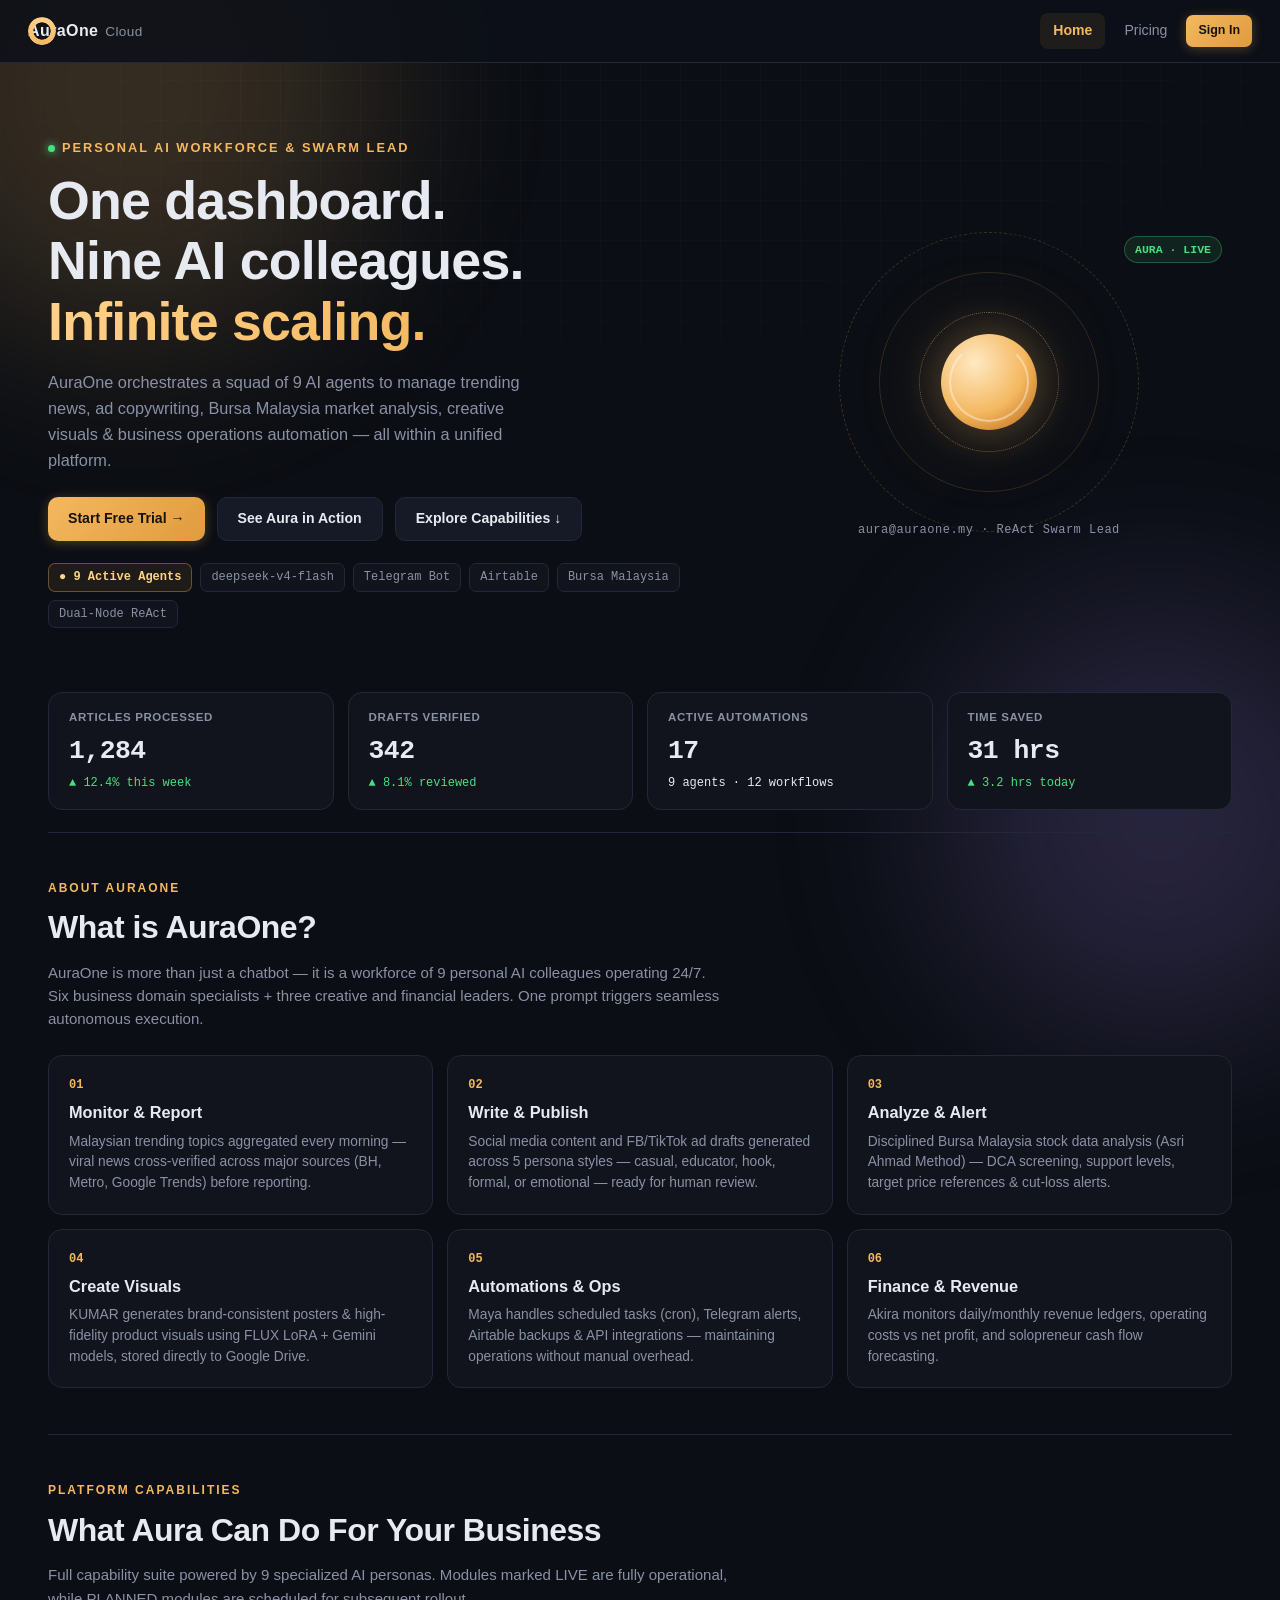
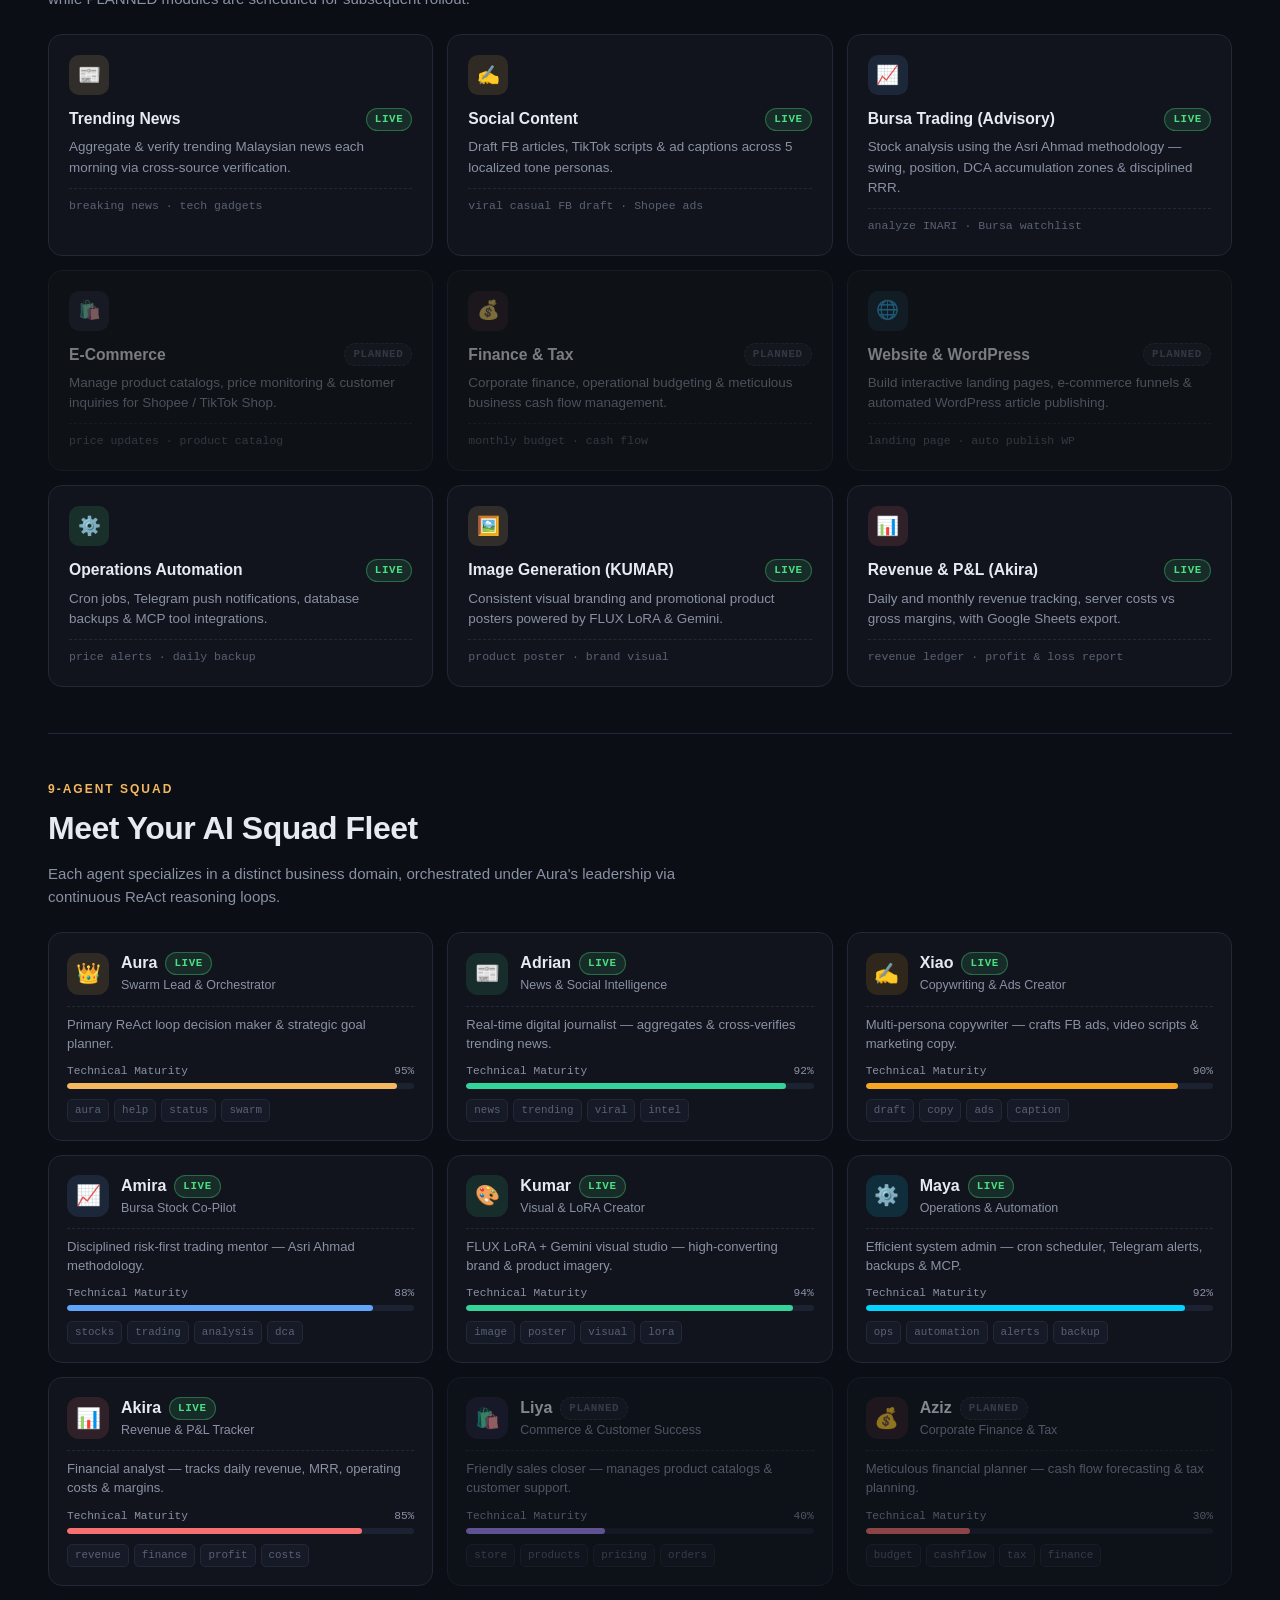
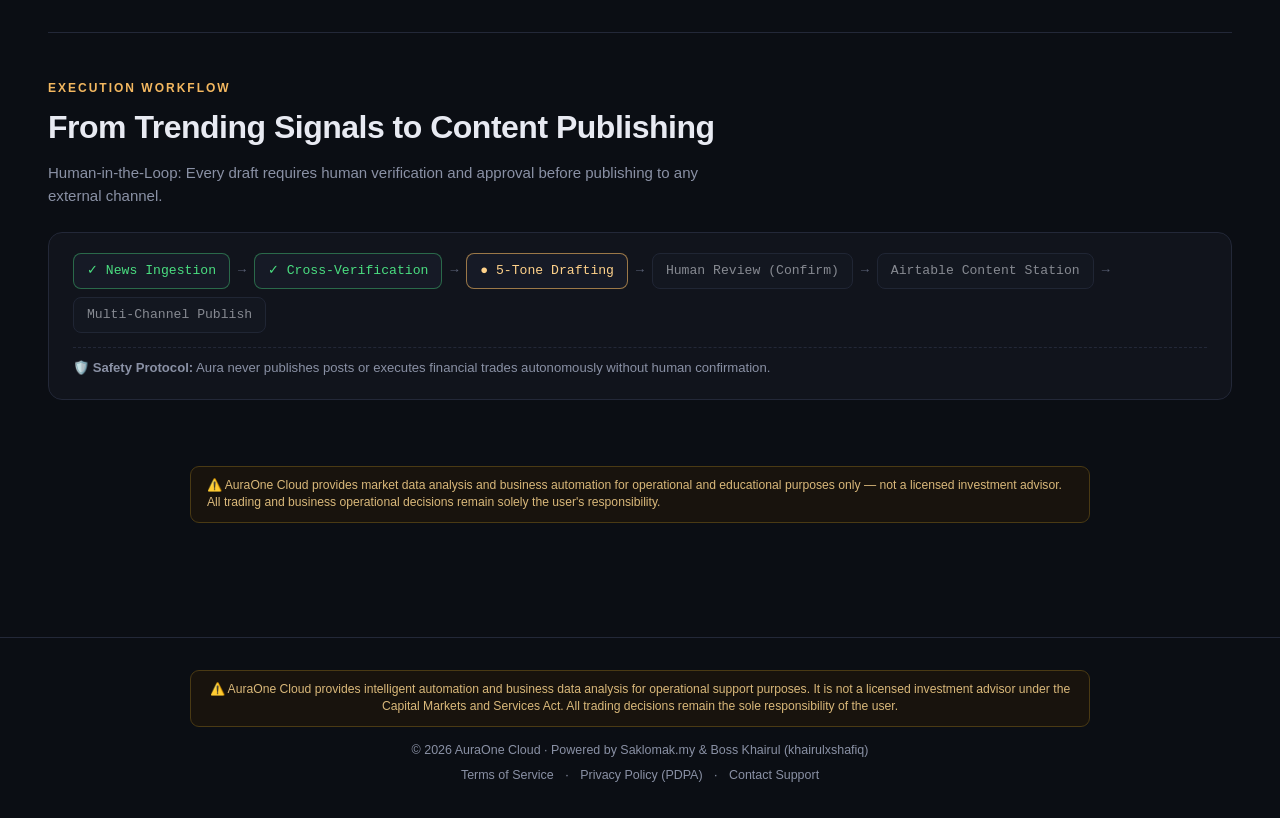
==== commit 51e813c9: "i18n: fully English copy across all screens" ====
--- a/auraone.html
+++ b/auraone.html
@@ -1,10 +1,10 @@
 <!doctype html>
-<html lang="ms">
+<html lang="en">
 <head>
 <meta charset="utf-8">
 <meta name="viewport" content="width=device-width, initial-scale=1">
 <title>AuraOne Cloud — Your Personal AI Workforce & Mission Control</title>
-<meta name="description" content="AuraOne Cloud — Satu dashboard, sembilan AI colleagues. Berita trending, copywriting, analisis saham Bursa, automasi & visual kreatif.">
+<meta name="description" content="AuraOne Cloud — One dashboard, nine AI colleagues. Trending news, copywriting, Bursa market analysis, automation & creative visuals.">
 <style>
 :root {
   --bg: #0b0e14;
@@ -137,7 +137,7 @@
 .sec-title { font-size: clamp(1.5rem, 2.5vw, 2rem); font-weight: 800; letter-spacing: -0.5px; margin-bottom: 8px; }
 .sec-sub { color: var(--muted); max-width: 680px; font-size: 0.94rem; margin-bottom: 24px; }
 
-/* 6 Points "Tentang" */
+/* 6 Points "Tentang" -> About */
 .about-grid { display: grid; grid-template-columns: repeat(3, 1fr); gap: 14px; margin-top: 20px; }
 .point-card { background: var(--surface); border: 1px solid var(--border); border-radius: var(--radius); padding: 20px; transition: transform 0.16s ease, border-color 0.16s ease; }
 .point-card:hover { transform: translateY(-2px); border-color: var(--border2); }
@@ -156,7 +156,7 @@
 .cap-card p { font-size: 0.84rem; color: var(--muted); margin-top: 6px; line-height: 1.5; }
 .cap-card .eg { font-family: var(--mono); font-size: 0.72rem; color: var(--muted2); margin-top: 10px; border-top: 1px dashed var(--border); padding-top: 8px; }
 
-/* Skuad 9 Ejen Grid */
+/* 9-Agent Squad Grid */
 .fleet-grid { display: grid; grid-template-columns: repeat(3, 1fr); gap: 14px; margin-top: 20px; }
 .fleet-card { background: var(--surface); border: 1px solid var(--border); border-radius: var(--radius); padding: 18px; position: relative; transition: all 0.16s ease; }
 .fleet-card:hover { transform: translateY(-2px); border-color: var(--accent); }
@@ -412,14 +412,14 @@
     <div>
       <div class="hero-kicker"><span class="dot"></span> Personal AI Workforce &amp; Swarm Lead</div>
       <h1>One dashboard.<br>Nine AI colleagues.<br><em>Infinite scaling.</em></h1>
-      <p class="lead">AuraOne memimpin pasukan 9 ejen AI untuk menguruskan berita trending, copywriting iklan, analisis pasaran Bursa Malaysia, visual kreatif &amp; automasi operasi bisnes anda — dalam satu platform bersepadu.</p>
+      <p class="lead">AuraOne orchestrates a squad of 9 AI agents to manage trending news, ad copywriting, Bursa Malaysia market analysis, creative visuals &amp; business operations automation — all within a unified platform.</p>
       <div class="hero-cta">
         <button class="btn primary" onclick="go('#/login')">Start Free Trial →</button>
         <button class="btn ghost" onclick="demoChat()">See Aura in Action</button>
-        <a class="btn ghost" href="#tentang-sec">Lihat Kemampuan ↓</a>
+        <a class="btn ghost" href="#tentang-sec">Explore Capabilities ↓</a>
       </div>
       <div class="hero-tags">
-        <span class="tag hot">● 9 Ejen Aktif</span>
+        <span class="tag hot">● 9 Active Agents</span>
         <span class="tag">deepseek-v4-flash</span>
         <span class="tag">Telegram Bot</span>
         <span class="tag">Airtable</span>
@@ -437,141 +437,141 @@
     </div>
   </div>
 
-  <!-- Strip Metrik Ringkas -->
+  <!-- Summary Metric Strip -->
   <div class="stats4" style="margin-top:10px">
-    <div class="stat-card"><div class="k">Artikel Diproses</div><div class="v">1,284</div><div class="d up">▲ 12.4% minggu ini</div></div>
-    <div class="stat-card"><div class="k">Draf Disahkan</div><div class="v">342</div><div class="d up">▲ 8.1% disemak</div></div>
-    <div class="stat-card"><div class="k">Automasi Aktif</div><div class="v">17</div><div class="d">9 ejen · 12 workflow</div></div>
-    <div class="stat-card"><div class="k">Masa Dijimat</div><div class="v">31j</div><div class="d up">▲ 3.2j hari ini</div></div>
-  </div>
-
-  <!-- 6 Tonggak Nilai "Tentang" -->
+    <div class="stat-card"><div class="k">Articles Processed</div><div class="v">1,284</div><div class="d up">▲ 12.4% this week</div></div>
+    <div class="stat-card"><div class="k">Drafts Verified</div><div class="v">342</div><div class="d up">▲ 8.1% reviewed</div></div>
+    <div class="stat-card"><div class="k">Active Automations</div><div class="v">17</div><div class="d">9 agents · 12 workflows</div></div>
+    <div class="stat-card"><div class="k">Time Saved</div><div class="v">31 hrs</div><div class="d up">▲ 3.2 hrs today</div></div>
+  </div>
+
+  <!-- 6 Value Pillars: About AuraOne -->
   <div class="sec-wrap" id="tentang-sec">
-    <div class="kicker">Tentang AuraOne</div>
-    <h2 class="sec-title">Apa itu AuraOne?</h2>
-    <p class="sec-sub">AuraOne bukan sekadar chatbot biasa — ia pasukan 9 AI peribadi yang beroperasi 24/7. Enam AI domain bisnes + tiga ejen suite kreatif &amp; kewangan. Satu arahan, semua bergerak lancar.</p>
+    <div class="kicker">About AuraOne</div>
+    <h2 class="sec-title">What is AuraOne?</h2>
+    <p class="sec-sub">AuraOne is more than just a chatbot — it is a workforce of 9 personal AI colleagues operating 24/7. Six business domain specialists + three creative and financial leaders. One prompt triggers seamless autonomous execution.</p>
     <div class="about-grid">
-      <div class="point-card"><div class="n">01</div><h3>Pantau &amp; Lapor</h3><p>Trending Malaysia dikumpul setiap pagi — berita viral disahkan silang merentas sumber (BH, Metro, Google Trends) sebelum dilaporkan.</p></div>
-      <div class="point-card"><div class="n">02</div><h3>Tulis &amp; Terbit</h3><p>Draf kandungan sosial dan iklan FB/TikTok dijana mengikut 5 gaya persona — santai, cikgu, hook, formal atau emosi — sedia untuk disemak.</p></div>
-      <div class="point-card"><div class="n">03</div><h3>Analisa &amp; Alert</h3><p>Data saham Bursa Malaysia dianalisis berdisiplin (Asri Ahmad Method) — saringan DCA, paras sokongan, rujukan TP &amp; amaran risiko cut loss.</p></div>
-      <div class="point-card"><div class="n">04</div><h3>Cipta Visual</h3><p>KUMAR menjana poster konsisten &amp; visual produk berkualiti tinggi guna model FLUX LoRA + Gemini, disimpan terus ke Drive.</p></div>
-      <div class="point-card"><div class="n">05</div><h3>Automasi &amp; Operasi</h3><p>Maya mengendalikan tugas berjadual (cron), alert Telegram, backup Airtable &amp; integrasi API — sistem hidup tanpa sentuhan manual berlebihan.</p></div>
-      <div class="point-card"><div class="n">06</div><h3>Kewangan &amp; Revenue</h3><p>Akira memantau lejar hasil harian/bulanan, kos operasi vs untung bersih, serta forecast aliran tunai solopreneur.</p></div>
-    </div>
-  </div>
-
-  <!-- 9 Keupayaan Sistem -->
+      <div class="point-card"><div class="n">01</div><h3>Monitor &amp; Report</h3><p>Malaysian trending topics aggregated every morning — viral news cross-verified across major sources (BH, Metro, Google Trends) before reporting.</p></div>
+      <div class="point-card"><div class="n">02</div><h3>Write &amp; Publish</h3><p>Social media content and FB/TikTok ad drafts generated across 5 persona styles — casual, educator, hook, formal, or emotional — ready for human review.</p></div>
+      <div class="point-card"><div class="n">03</div><h3>Analyze &amp; Alert</h3><p>Disciplined Bursa Malaysia stock data analysis (Asri Ahmad Method) — DCA screening, support levels, target price references &amp; cut-loss alerts.</p></div>
+      <div class="point-card"><div class="n">04</div><h3>Create Visuals</h3><p>KUMAR generates brand-consistent posters &amp; high-fidelity product visuals using FLUX LoRA + Gemini models, stored directly to Google Drive.</p></div>
+      <div class="point-card"><div class="n">05</div><h3>Automations &amp; Ops</h3><p>Maya handles scheduled tasks (cron), Telegram alerts, Airtable backups &amp; API integrations — maintaining operations without manual overhead.</p></div>
+      <div class="point-card"><div class="n">06</div><h3>Finance &amp; Revenue</h3><p>Akira monitors daily/monthly revenue ledgers, operating costs vs net profit, and solopreneur cash flow forecasting.</p></div>
+    </div>
+  </div>
+
+  <!-- 9 Platform Capabilities -->
   <div class="sec-wrap">
-    <div class="kicker">Kemampuan Platform</div>
-    <h2 class="sec-title">Apa yang Aura boleh lakukan untuk bisnes anda</h2>
-    <p class="sec-sub">Inventori keupayaan penuh digerakkan oleh 9 watak AI. Modul bertanda LIVE sedia digunakan, manakala PLANNED dalam fasa sambungan seterusnya.</p>
+    <div class="kicker">Platform Capabilities</div>
+    <h2 class="sec-title">What Aura Can Do For Your Business</h2>
+    <p class="sec-sub">Full capability suite powered by 9 specialized AI personas. Modules marked LIVE are fully operational, while PLANNED modules are scheduled for subsequent rollout.</p>
     <div class="caps-grid">
-      <div class="cap-card"><div class="ic" style="background:#ffd28a22;color:#ffd28a">📰</div><h3>Berita Trending <span class="st st-live">LIVE</span></h3><p>Kumpul &amp; sahkan berita viral Malaysia setiap pagi dengan enjin pengesahan silang.</p><div class="eg">berita menarik · trending gajet</div></div>
-      <div class="cap-card"><div class="ic" style="background:#f4b86022;color:#f4b860">✍️</div><h3>Kandungan Sosial <span class="st st-live">LIVE</span></h3><p>Draf artikel FB, skrip TikTok &amp; caption iklan ikut 5 persona gaya bahasa tempatan.</p><div class="eg">draf FB viral santai · ads Shopee</div></div>
-      <div class="cap-card"><div class="ic" style="background:#60a5fa22;color:#60a5fa">📈</div><h3>Trading Bursa (Advise) <span class="st st-live">LIVE</span></h3><p>Analisis saham dengan metodologi Asri Ahmad — swing, position, zon belian DCA &amp; RRR berdisiplin.</p><div class="eg">analisa INARI · watchlist Bursa</div></div>
-      <div class="cap-card dim"><div class="ic" style="background:#a78bfa22;color:#a78bfa">🛍️</div><h3>E-Commerce <span class="st st-planned">PLANNED</span></h3><p>Urus katalog produk, semakan harga &amp; soalan lazim pelanggan Shopee/TikTok Shop.</p><div class="eg">update harga · katalog produk</div></div>
-      <div class="cap-card dim"><div class="ic" style="background:#f8717122;color:#f87171">💰</div><h3>Finance &amp; Tax <span class="st st-planned">PLANNED</span></h3><p>Kewangan korporat, bajet operasi &amp; pengurusan aliran tunai teliti perniagaan.</p><div class="eg">bajet bulanan · aliran tunai</div></div>
-      <div class="cap-card dim"><div class="ic" style="background:#00d4ff22;color:#00d4ff">🌐</div><h3>Website &amp; WordPress <span class="st st-planned">PLANNED</span></h3><p>Bina landing page interaktif, ecommerce funnel &amp; automasi artikel WordPress.</p><div class="eg">landing page · auto publish WP</div></div>
-      <div class="cap-card"><div class="ic" style="background:#4ade8022;color:#4ade80">⚙️</div><h3>Automasi Ops <span class="st st-live">LIVE</span></h3><p>Cron job, Telegram push notification, backup pangkalan data &amp; integrasi MCP.</p><div class="eg">alert harga · backup harian</div></div>
-      <div class="cap-card"><div class="ic" style="background:#ffd28a22;color:#ffd28a">🖼️</div><h3>Generate Gambar (KUMAR) <span class="st st-live">LIVE</span></h3><p>Visual branding konsisten, poster promosi produk menggunakan model FLUX LoRA &amp; Gemini.</p><div class="eg">poster produk · brand visual</div></div>
-      <div class="cap-card"><div class="ic" style="background:#f8717122;color:#f87171">📊</div><h3>Revenue &amp; P&amp;L (Akira) <span class="st st-live">LIVE</span></h3><p>Penjejakan hasil jualan harian/bulanan, kos pelayan vs margin kasar, laporan ke Google Sheets.</p><div class="eg">lejar hasil · laporan kos untung</div></div>
-    </div>
-  </div>
-
-  <!-- Skuad 9 Ejen Roster -->
+      <div class="cap-card"><div class="ic" style="background:#ffd28a22;color:#ffd28a">📰</div><h3>Trending News <span class="st st-live">LIVE</span></h3><p>Aggregate &amp; verify trending Malaysian news each morning via cross-source verification.</p><div class="eg">breaking news · tech gadgets</div></div>
+      <div class="cap-card"><div class="ic" style="background:#f4b86022;color:#f4b860">✍️</div><h3>Social Content <span class="st st-live">LIVE</span></h3><p>Draft FB articles, TikTok scripts &amp; ad captions across 5 localized tone personas.</p><div class="eg">viral casual FB draft · Shopee ads</div></div>
+      <div class="cap-card"><div class="ic" style="background:#60a5fa22;color:#60a5fa">📈</div><h3>Bursa Trading (Advisory) <span class="st st-live">LIVE</span></h3><p>Stock analysis using the Asri Ahmad methodology — swing, position, DCA accumulation zones &amp; disciplined RRR.</p><div class="eg">analyze INARI · Bursa watchlist</div></div>
+      <div class="cap-card dim"><div class="ic" style="background:#a78bfa22;color:#a78bfa">🛍️</div><h3>E-Commerce <span class="st st-planned">PLANNED</span></h3><p>Manage product catalogs, price monitoring &amp; customer inquiries for Shopee / TikTok Shop.</p><div class="eg">price updates · product catalog</div></div>
+      <div class="cap-card dim"><div class="ic" style="background:#f8717122;color:#f87171">💰</div><h3>Finance &amp; Tax <span class="st st-planned">PLANNED</span></h3><p>Corporate finance, operational budgeting &amp; meticulous business cash flow management.</p><div class="eg">monthly budget · cash flow</div></div>
+      <div class="cap-card dim"><div class="ic" style="background:#00d4ff22;color:#00d4ff">🌐</div><h3>Website &amp; WordPress <span class="st st-planned">PLANNED</span></h3><p>Build interactive landing pages, e-commerce funnels &amp; automated WordPress article publishing.</p><div class="eg">landing page · auto publish WP</div></div>
+      <div class="cap-card"><div class="ic" style="background:#4ade8022;color:#4ade80">⚙️</div><h3>Operations Automation <span class="st st-live">LIVE</span></h3><p>Cron jobs, Telegram push notifications, database backups &amp; MCP tool integrations.</p><div class="eg">price alerts · daily backup</div></div>
+      <div class="cap-card"><div class="ic" style="background:#ffd28a22;color:#ffd28a">🖼️</div><h3>Image Generation (KUMAR) <span class="st st-live">LIVE</span></h3><p>Consistent visual branding and promotional product posters powered by FLUX LoRA &amp; Gemini.</p><div class="eg">product poster · brand visual</div></div>
+      <div class="cap-card"><div class="ic" style="background:#f8717122;color:#f87171">📊</div><h3>Revenue &amp; P&amp;L (Akira) <span class="st st-live">LIVE</span></h3><p>Daily and monthly revenue tracking, server costs vs gross margins, with Google Sheets export.</p><div class="eg">revenue ledger · profit &amp; loss report</div></div>
+    </div>
+  </div>
+
+  <!-- 9-Agent Squad Roster -->
   <div class="sec-wrap">
-    <div class="kicker">Pasukan 9 Ejen</div>
-    <h2 class="sec-title">Kenali Armada Skuad AI Anda</h2>
-    <p class="sec-sub">Setiap satu pakar dalam bidang domain tertentu, berkoordinasi di bawah pimpinan Aura menerusi gelung taakulan ReAct.</p>
+    <div class="kicker">9-Agent Squad</div>
+    <h2 class="sec-title">Meet Your AI Squad Fleet</h2>
+    <p class="sec-sub">Each agent specializes in a distinct business domain, orchestrated under Aura's leadership via continuous ReAct reasoning loops.</p>
     <div class="fleet-grid" id="fleetHomeGrid"></div>
   </div>
 
-  <!-- Aliran Kerja Interaktif -->
+  <!-- Interactive Execution Workflow -->
   <div class="sec-wrap">
-    <div class="kicker">Aliran Pelaksanaan</div>
-    <h2 class="sec-title">Dari Trending Kepada Penerbitan Kandungan</h2>
-    <p class="sec-sub">Human-in-the-Loop: Setiap draf memerlukan kelulusan Boss Khairul sebelum diterbitkan ke mana-mana saluran.</p>
+    <div class="kicker">Execution Workflow</div>
+    <h2 class="sec-title">From Trending Signals to Content Publishing</h2>
+    <p class="sec-sub">Human-in-the-Loop: Every draft requires human verification and approval before publishing to any external channel.</p>
     <div class="flow-box">
       <div class="flow-steps">
-        <span class="flow-node done">✓ Scrape Berita</span>
+        <span class="flow-node done">✓ News Ingestion</span>
         <span class="flow-arr">→</span>
-        <span class="flow-node done">✓ Semak Silang</span>
+        <span class="flow-node done">✓ Cross-Verification</span>
         <span class="flow-arr">→</span>
-        <span class="flow-node run">● Draf 5 Gaya</span>
+        <span class="flow-node run">● 5-Tone Drafting</span>
         <span class="flow-arr">→</span>
-        <span class="flow-node wait">Semakan Boss (Confirm)</span>
+        <span class="flow-node wait">Human Review (Confirm)</span>
         <span class="flow-arr">→</span>
         <span class="flow-node wait">Airtable Content Station</span>
         <span class="flow-arr">→</span>
-        <span class="flow-node wait">Terbit ke Saluran</span>
-      </div>
-      <div class="flow-note">🛡️ <b>Prinsip Keselamatan:</b> Aura tidak pernah menyiarkan pos atau membuat pesanan perdagangan secara membuta tuli tanpa persetujuan manusia.</div>
-    </div>
-  </div>
-
-  <div class="disclaimer">⚠️ AuraOne Cloud menyediakan analisis pasaran dan automasi bisnes untuk tujuan operasi &amp; pendidikan — bukan penasihat pelaburan berlesen. Semua keputusan dagangan dan operasi perniagaan adalah tanggungjawab pengguna sepenuhnya.</div>
+        <span class="flow-node wait">Multi-Channel Publish</span>
+      </div>
+      <div class="flow-note">🛡️ <b>Safety Protocol:</b> Aura never publishes posts or executes financial trades autonomously without human confirmation.</div>
+    </div>
+  </div>
+
+  <div class="disclaimer">⚠️ AuraOne Cloud provides market data analysis and business automation for operational and educational purposes only — not a licensed investment advisor. All trading and business operational decisions remain solely the user's responsibility.</div>
 </section>
 
 <!-- ========================================================================= -->
 <!-- SCREEN: PRICING (#/pricing)                                               -->
 <!-- ========================================================================= -->
 <section class="screen" id="s-pricing">
-  <div class="kicker">Pelan Langganan</div>
-  <h2 class="sec-title">Pilih Pelan Yang Sesuai Untuk Skala Bisnes Anda</h2>
-  <p class="sec-sub">Setiap pelan termasuk akses sembang AI penuh dwibahasa (BM/EN). Kredit ⚡ ditolak hanya mengikut penggunaan sebenar tanpa pembaziran.</p>
+  <div class="kicker">Subscription Plans</div>
+  <h2 class="sec-title">Choose the Right Plan to Scale Your Business</h2>
+  <p class="sec-sub">Every plan includes full AI chat simulator access. Credits ⚡ are deducted only upon actual execution with zero waste.</p>
   
   <div class="plans">
     <div class="plan">
       <h3>Trial</h3>
-      <div class="price">RM 0<small> / 7 hari</small></div>
+      <div class="price">RM 0<small> / 7 days</small></div>
       <ul>
-        <li>20 kredit percuma ⚡</li>
-        <li>1 templat ejen aktif</li>
-        <li>Pratonton semua penyambung API</li>
-        <li>Sembang AI dwibahasa</li>
+        <li>20 free credits ⚡</li>
+        <li>1 active agent template</li>
+        <li>Preview all API connectors</li>
+        <li>Full AI chat simulator</li>
       </ul>
-      <button class="btn ghost" onclick="go('#/login')">Mulakan Trial</button>
+      <button class="btn ghost" onclick="go('#/login')">Start Free Trial</button>
     </div>
     
     <div class="plan pop">
-      <span class="tag-pop">PILIHAN POPULAR</span>
+      <span class="tag-pop">MOST POPULAR</span>
       <h3>Starter</h3>
-      <div class="price">RM 19<small> / bulan</small></div>
+      <div class="price">RM 19<small> / month</small></div>
       <ul>
-        <li>300 kredit bulanan ⚡</li>
-        <li>1 ejen aktif + sembang tanpa had</li>
-        <li>Trading co-pilot (analisis harian)</li>
-        <li>Penyambung Telegram &amp; Sheets</li>
+        <li>300 monthly credits ⚡</li>
+        <li>1 active agent + unlimited chat</li>
+        <li>Trading co-pilot (daily analysis)</li>
+        <li>Telegram &amp; Sheets connectors</li>
       </ul>
-      <button class="btn primary" onclick="go('#/login?plan=starter')">Langgan Starter</button>
+      <button class="btn primary" onclick="go('#/login?plan=starter')">Subscribe Starter</button>
     </div>
     
     <div class="plan">
       <h3>Pro Solopreneur</h3>
-      <div class="price">RM 49<small> / bulan</small></div>
+      <div class="price">RM 49<small> / month</small></div>
       <ul>
-        <li>1,000 kredit bulanan ⚡</li>
-        <li>Semua 9 ejen skuad aktif</li>
-        <li>Penjana visual brand KUMAR (FLUX)</li>
-        <li>Semua penyambung API + auto-sync</li>
+        <li>1,000 monthly credits ⚡</li>
+        <li>All 9 squad agents active</li>
+        <li>KUMAR brand visual studio (FLUX)</li>
+        <li>All API connectors + auto-sync</li>
       </ul>
-      <button class="btn primary" onclick="go('#/login?plan=pro')">Langgan Pro</button>
+      <button class="btn primary" onclick="go('#/login?plan=pro')">Subscribe Pro</button>
     </div>
     
     <div class="plan">
-      <h3>Top-Up Kredit</h3>
+      <h3>Credit Top-Up</h3>
       <div class="price">RM 10<small> / 200 ⚡</small></div>
       <ul>
-        <li>Bayar mengikut guna (Pay-as-you-go)</li>
-        <li>Tiada komitmen bulanan</li>
-        <li>Kredit sah selama 90 hari</li>
-        <li>Boleh top-up bila-bila masa</li>
+        <li>Pay-as-you-go flexibility</li>
+        <li>No recurring monthly commitment</li>
+        <li>Credits valid for 90 days</li>
+        <li>Top up anytime on demand</li>
       </ul>
-      <button class="btn ghost" onclick="openTopup()">Top-Up Sekarang</button>
-    </div>
-  </div>
-
-  <div class="disclaimer" style="margin-top:30px">⚠️ Penafian Perdagangan: AuraOne Cloud merupakan alat pembantu analisis data pasaran Bursa Malaysia dan tidak memberikan jaminan keuntungan. Segala tindakan belian atau jualan saham adalah keputusan peribadi anda.</div>
+      <button class="btn ghost" onclick="openTopup()">Top Up Now</button>
+    </div>
+  </div>
+
+  <div class="disclaimer" style="margin-top:30px">⚠️ Trading Disclaimer: AuraOne Cloud is a market analysis assistant for Bursa Malaysia and makes no guarantees of profit. All securities purchase or sale decisions remain strictly your personal responsibility.</div>
 </section>
 
 <!-- ========================================================================= -->
@@ -580,26 +580,26 @@
 <section class="screen" id="s-login">
   <div class="loginwrap">
     <div class="ring"></div>
-    <h2>Selamat Kembali 👋</h2>
-    <p id="loginLead">Log masuk ke ruang kerja AuraOne anda.</p>
+    <h2>Welcome Back 👋</h2>
+    <p id="loginLead">Sign in to your AuraOne workspace.</p>
     <form id="loginForm">
-      <input class="field" id="loginEmail" type="email" placeholder="Alamat emel (e.g. boss@auraone.my)" autocomplete="username" required>
-      <input class="field" id="loginPass" type="password" placeholder="Kata laluan" autocomplete="current-password" required>
+      <input class="field" id="loginEmail" type="email" placeholder="Email address (e.g. boss@auraone.my)" autocomplete="username" required>
+      <input class="field" id="loginPass" type="password" placeholder="Password" autocomplete="current-password" required>
       <div class="err" id="loginErr" role="alert"></div>
       
       <label style="font-size:0.78rem;color:var(--muted);display:flex;gap:8px;align-items:flex-start;text-align:left;margin-bottom:14px;cursor:pointer">
         <input type="checkbox" id="agree" checked style="margin-top:3px;accent-color:var(--accent)">
-        <span>Saya bersetuju dengan <a href="#" onclick="openLegal('terms');return false">Syarat Perkhidmatan</a> &amp; <a href="#" onclick="openLegal('privacy');return false">Dasar Privasi (PDPA)</a>.</span>
+        <span>I agree to the <a href="#" onclick="openLegal('terms');return false">Terms of Service</a> &amp; <a href="#" onclick="openLegal('privacy');return false">Privacy Policy (PDPA)</a>.</span>
       </label>
       
-      <button class="btn primary" type="submit" style="width:100%">Log Masuk</button>
+      <button class="btn primary" type="submit" style="width:100%">Sign In</button>
       
       <div class="quick">
         <button type="button" onclick="fillDemo('user')">Demo User (Khairul)</button>
         <button type="button" onclick="fillDemo('admin')">Demo Admin (Boss)</button>
       </div>
     </form>
-    <p class="fine">Kredensial Demo — User: <code>demo@auraone.my / demo123</code> · Admin: <code>boss@auraone.my / aura2026</code></p>
+    <p class="fine">Demo Credentials — User: <code>demo@auraone.my / demo123</code> · Admin: <code>boss@auraone.my / aura2026</code></p>
   </div>
 </section>
 
@@ -609,15 +609,15 @@
 <section class="screen" id="s-app">
   <div class="dash-head">
     <div>
-      <h2 style="font-size:1.6rem">Selamat Kembali, <span id="userName">Khairul</span> 👋</h2>
-      <p style="color:var(--muted);font-size:0.88rem">Ejen AI anda sedia menerima arahan harian.</p>
+      <h2 style="font-size:1.6rem">Welcome Back, <span id="userName">Khairul</span> 👋</h2>
+      <p style="color:var(--muted);font-size:0.88rem">Your AI agents are ready for daily tasks.</p>
     </div>
     <div class="balcard">
-      <small>Baki Kredit Aktif</small><br>
+      <small>Active Credit Balance</small><br>
       <b>📊 <span id="balNum">260</span> ⚡</b>
       <div class="topbar-mini">
-        <button class="chip" onclick="openTopup()">＋ Top-Up</button>
-        <button class="chip" onclick="switchAppTab('trading')">📈 Watchlist Bursa</button>
+        <button class="chip" onclick="openTopup()">＋ Top Up</button>
+        <button class="chip" onclick="switchAppTab('trading')">📈 Bursa Watchlist</button>
       </div>
     </div>
   </div>
@@ -633,102 +633,102 @@
     <div>
       <!-- Pane: Agents -->
       <div class="panel" id="pane-agents">
-        <h4>Ejen Aktif Dalam Pakej <span>3 daripada 3 siap sedia</span></h4>
+        <h4>Active Plan Agents <span>3 of 3 ready</span></h4>
         <div class="agents-list">
           <div class="agent-row">
             <span class="dot"></span>
-            <div><b>📸 Content Marketing Agent</b><small>“5 idea pos FB produk salai tempurung kelapa”</small></div>
-            <button class="run" onclick="runAgent(this)">Jalankan (5⚡)</button>
+            <div><b>📸 Content Marketing Agent</b><small>“5 engaging social post ideas for artisan products”</small></div>
+            <button class="run" onclick="runAgent(this)">Run (5⚡)</button>
           </div>
           <div class="agent-row">
             <span class="dot"></span>
-            <div><b>🎨 Image Brand Generator (KUMAR)</b><small>3 variasi visual promosi beresolusi tinggi</small></div>
-            <button class="run" onclick="runAgent(this)">Jalankan (5⚡)</button>
+            <div><b>🎨 Brand Visual Studio (KUMAR)</b><small>3 high-resolution promotional visual variations</small></div>
+            <button class="run" onclick="runAgent(this)">Run (5⚡)</button>
           </div>
           <div class="agent-row">
             <span class="dot off"></span>
-            <div><b>⏰ Daily Business Digest Agent</b><small>Laporan harian ke Telegram jam 8:00 malam</small></div>
-            <button class="run" onclick="runAgent(this)">Jalankan (5⚡)</button>
+            <div><b>⏰ Daily Business Digest Agent</b><small>Automated daily report to Telegram at 8:00 PM</small></div>
+            <button class="run" onclick="runAgent(this)">Run (5⚡)</button>
           </div>
         </div>
-        <p style="color:var(--muted2);font-size:0.76rem;margin-top:14px;font-family:var(--mono)">Setiap pelaksanaan ejen memotong 5 ⚡ kredit.</p>
+        <p style="color:var(--muted2);font-size:0.76rem;margin-top:14px;font-family:var(--mono)">Each agent execution consumes 5 ⚡ credits.</p>
       </div>
 
       <!-- Pane: Connectors -->
       <div class="panel" id="pane-connect" style="display:none">
-        <h4>Penyambung API Luaran <span>Klik togol untuk sambung / putus</span></h4>
+        <h4>External API Connectors <span>Click toggle to connect / disconnect</span></h4>
         <div class="connectors" id="connList"></div>
-        <p style="color:var(--muted);font-size:0.8rem;margin-top:16px">Kunci API disimpan secara enkripsi selamat AES-256. Anda boleh memutuskan sambungan pada bila-bila masa.</p>
+        <p style="color:var(--muted);font-size:0.8rem;margin-top:16px">API keys are securely stored with AES-256 encryption. You can disconnect at any time.</p>
       </div>
 
       <!-- Pane: Settings -->
       <div class="panel profile-quiz" id="pane-set" style="display:none">
-        <h4>Tetapan Persona &amp; Bahasa Ejen</h4>
+        <h4>Agent Persona &amp; Language Settings</h4>
         <div class="q">
-          <label>Bahasa Utama Interaksi</label>
-          <select id="setLang"><option>Auto-detect (Bahasa Melayu &amp; English)</option><option>Bahasa Malaysia Sahaja</option><option>English Only</option></select>
+          <label>Primary Interaction Language</label>
+          <select id="setLang"><option>Auto-detect (English &amp; Malay)</option><option>English Only</option><option>Malay Only</option></select>
         </div>
         <div class="q">
-          <label>Gaya Suara Persona Sembang</label>
-          <select id="setPersona"><option>Santai &amp; Mesra (Gaya Usahawan Malaysia)</option><option>Profesional &amp; Korporat</option><option>Cikgu Disiplin (Risk-First)</option></select>
+          <label>Chat Persona Tone</label>
+          <select id="setPersona"><option>Conversational &amp; Friendly (Entrepreneur Style)</option><option>Professional &amp; Corporate</option><option>Disciplined Mentor (Risk-First)</option></select>
         </div>
         <div class="q">
-          <label>Had Tindakan Ejen Maksimum Sehari</label>
-          <select id="setMax"><option>Standard — 60 tindakan sehari</option><option>Ringan — 20 tindakan sehari</option><option>Intensif — 150 tindakan sehari</option></select>
-        </div>
-        <button class="btn primary" onclick="saveSettings()">Simpan Tetapan</button>
+          <label>Daily Maximum Agent Action Limit</label>
+          <select id="setMax"><option>Standard — 60 actions/day</option><option>Light — 20 actions/day</option><option>Intensive — 150 actions/day</option></select>
+        </div>
+        <button class="btn primary" onclick="saveSettings()">Save Settings</button>
         <span id="setSaved" style="color:var(--green);font-size:0.85rem;margin-left:10px"></span>
       </div>
 
       <!-- Pane: Trading & Watchlist (Merged) -->
       <div class="panel profile-quiz" id="pane-trading" style="display:none">
-        <h4>Profil Dagangan Bursa Malaysia <span class="badge ok">Advise-Only Engine Active</span></h4>
-        <div class="q"><label>1. Tahap Pengalaman</label><select id="trLevel"><option>Beginner (Baru Mula)</option><option>Intermediate (1-3 Tahun)</option><option>Advanced (Penuh Disiplin)</option></select></div>
-        <div class="q"><label>2. Pasaran Fokus</label><select id="trMarket"><option>Bursa Malaysia (Main &amp; ACE Market)</option><option>Pasaran Global (US &amp; HK)</option><option>Kripto Terpilih</option></select></div>
-        <div class="q"><label>3. Gaya Dagangan</label><select id="trStyle"><option>Monthly DCA (Simpanan Berkala)</option><option>Swing Trading (Beberapa Hari - Minggu)</option><option>Position Long-Term Hold</option></select></div>
-        <div class="q"><label>4. Selera Risiko</label><select id="trRisk"><option>Konservatif (Modal Selamat Utama)</option><option>Sederhana (Pertumbuhan Stabil)</option><option>Agresif (Momentum Breakout)</option></select></div>
-        <button class="btn primary" onclick="saveTradingProfile()">Simpan Profil &amp; Kemas Kini Cadangan</button>
-
-        <!-- Watchlist Bursa Bersepadu -->
+        <h4>Bursa Malaysia Trading Profile <span class="badge ok">Advise-Only Engine Active</span></h4>
+        <div class="q"><label>1. Experience Level</label><select id="trLevel"><option>Beginner (Getting Started)</option><option>Intermediate (1-3 Years)</option><option>Advanced (Disciplined Trader)</option></select></div>
+        <div class="q"><label>2. Focus Market</label><select id="trMarket"><option>Bursa Malaysia (Main &amp; ACE Market)</option><option>Global Markets (US &amp; HK)</option><option>Select Crypto Assets</option></select></div>
+        <div class="q"><label>3. Trading Style</label><select id="trStyle"><option>Monthly DCA (Systematic Accumulation)</option><option>Swing Trading (Days to Weeks)</option><option>Position Long-Term Hold</option></select></div>
+        <div class="q"><label>4. Risk Appetite</label><select id="trRisk"><option>Conservative (Capital Preservation First)</option><option>Moderate (Steady Growth)</option><option>Aggressive (Momentum Breakouts)</option></select></div>
+        <button class="btn primary" onclick="saveTradingProfile()">Save Profile &amp; Update Recommendations</button>
+
+        <!-- Integrated Bursa Watchlist -->
         <div style="margin-top:24px;border-top:1px solid var(--border);padding-top:18px">
-          <h4>📊 Senarai Pantauan Saham Bursa (Watchlist DCA) <span class="badge">Data Tertangguh 15-min</span></h4>
+          <h4>📊 Bursa Malaysia Stock Watchlist (DCA Watchlist) <span class="badge">15-min Delayed Data</span></h4>
           <div class="stock-item">
             <div>
-              <b style="color:var(--ink)">INARI (0166)</b> — Teknologi
-              <div class="sub">Semikonduktor · Shariah ✓ · Vol 11.4M · Hampir TP1 (RM4.20)</div>
+              <b style="color:var(--ink)">INARI (0166)</b> — Technology
+              <div class="sub">Semiconductors · Shariah-Compliant · Vol 11.4M · Near TP1 (RM4.20)</div>
             </div>
             <div style="text-align:right"><div class="price">RM 3.82</div><span class="up">▲ +2.1%</span></div>
           </div>
           <div class="stock-item">
             <div>
-              <b style="color:var(--ink)">GENM (4715)</b> — Konsumer / Pelancongan
-              <div class="sub">Genting Malaysia · Dividen Konsisten · Zon Penyatuan</div>
+              <b style="color:var(--ink)">GENM (4715)</b> — Consumer / Hospitality
+              <div class="sub">Genting Malaysia · Consistent Dividends · Consolidation Zone</div>
             </div>
             <div style="text-align:right"><div class="price">RM 2.94</div><span class="up">▲ +0.8%</span></div>
           </div>
           <div class="stock-item">
             <div>
-              <b style="color:var(--ink)">AEMULUS (0181)</b> — Peralatan Ujian Automatik
-              <div class="sub">Order book ~RM87j · Pemulihan kitaran cip semikonduktor</div>
+              <b style="color:var(--ink)">AEMULUS (0181)</b> — Automated Test Equipment
+              <div class="sub">Order book ~RM87M · Semiconductor chip cycle recovery</div>
             </div>
             <div style="text-align:right"><div class="price">RM 0.38</div><span class="down">▼ -1.2%</span></div>
           </div>
           <div class="stock-item">
             <div>
-              <b style="color:var(--ink)">MAYBANK (1155)</b> — Perbankan
-              <div class="sub">Kukuh kewangan · Dividen hasil tinggi · Sokongan RM9.70–9.95</div>
+              <b style="color:var(--ink)">MAYBANK (1155)</b> — Banking &amp; Financials
+              <div class="sub">Strong fundamentals · High dividend yield · Support RM9.70–9.95</div>
             </div>
             <div style="text-align:right"><div class="price">RM 9.98</div><span class="up">▲ +0.4%</span></div>
           </div>
           <div class="stock-item">
             <div>
-              <b style="color:var(--ink)">GAMUDA (5398)</b> — Pembinaan &amp; Infra
-              <div class="sub">Projek MRT &amp; data center serantau · Momentum stabil</div>
+              <b style="color:var(--ink)">GAMUDA (5398)</b> — Construction &amp; Infrastructure
+              <div class="sub">MRT projects &amp; regional data centers · Steady momentum</div>
             </div>
             <div style="text-align:right"><div class="price">RM 4.86</div><span class="up">▲ +1.2%</span></div>
           </div>
         </div>
-        <div class="disclaimer" style="margin:16px 0 0">⚠️ Advise-only. AuraOne tidak pernah membuat pesanan beli/jual secara automatik. Segala keputusan transaksi adalah tanggungjawab anda sepenuhnya.</div>
+        <div class="disclaimer" style="margin:16px 0 0">⚠️ Advisory-only. AuraOne never executes buy or sell orders automatically. All trading decisions remain entirely your responsibility.</div>
       </div>
     </div>
 
@@ -736,13 +736,13 @@
     <div>
       <div id="chatWrap">
         <div class="panel" style="position:sticky;top:80px">
-          <h4>Sembang Interaktif AI <span>BM / EN Auto-Detect</span></h4>
+          <h4>Interactive AI Chat <span>Real-time Assistant</span></h4>
           <div class="chatlog" id="chatlog">
-            <div class="msg a">Selamat sejahtera! Saya Aura, pembantu AI anda. Apa yang boleh saya bantu hari ini — analisis saham Bursa, draf iklan, atau semakan trending berita?</div>
+            <div class="msg a">Hello! I am Aura, your personal AI workforce lead. How can I assist you today — Bursa stock analysis, copywriting drafts, or trending news scans?</div>
           </div>
           <div class="chatbar">
-            <input id="chatInput" placeholder="Taip soalan dalam BM atau English..." aria-label="Mesej chat">
-            <button onclick="sendMsg()" aria-label="Hantar">➤</button>
+            <input id="chatInput" placeholder="Ask a question or issue a command..." aria-label="Chat input">
+            <button onclick="sendMsg()" aria-label="Send">➤</button>
           </div>
         </div>
       </div>
@@ -760,24 +760,24 @@
         <h2 style="font-size:1.6rem">🛡️ AuraOne Mission Control</h2>
         <span class="admin-badge"><span class="dot"></span> Live Ops · Boss Khairul</span>
       </div>
-      <p style="color:var(--muted);font-size:0.88rem">Pusat Kawalan Eksekutif &amp; Telemetri Infrastruktur Solopreneur.</p>
+      <p style="color:var(--muted);font-size:0.88rem">Executive Command Center &amp; Solopreneur Infrastructure Telemetry.</p>
     </div>
   </div>
 
   <!-- 4 KPI King Strip -->
   <div class="stats4">
     <div class="stat-card">
-      <div class="k">👥 Total Users (Penyewa)</div>
+      <div class="k">👥 Total Tenants (Users)</div>
       <div class="v" id="admKpiUsers">5</div>
-      <div class="d up" id="admKpiUsersSub">4 Aktif · 1 Paused</div>
+      <div class="d up" id="admKpiUsersSub">4 Active · 1 Paused</div>
     </div>
     <div class="stat-card">
-      <div class="k">🤖 Skuad 9 Ejen</div>
+      <div class="k">🤖 9-Agent Squad</div>
       <div class="v" id="admKpiFleet">9 / 9</div>
-      <div class="d up">100% Sihat (7 Live, 2 Plan)</div>
+      <div class="d up">100% Healthy (7 Live, 2 Planned)</div>
     </div>
     <div class="stat-card">
-      <div class="k">💰 Anggaran MRR</div>
+      <div class="k">💰 Estimated MRR</div>
       <div class="v" id="admKpiMrr">RM 117</div>
       <div class="d up">▲ +18% MoM (Net Margin +RM16)</div>
     </div>
@@ -790,85 +790,85 @@
 
   <!-- 6 Admin Navigation Tabs -->
   <div class="tabs" id="admTabs">
-    <button class="act" data-admtab="summary">📌 Ringkasan Eksekutif</button>
-    <button data-admtab="users">👥 Pengurusan User</button>
-    <button data-admtab="telemetry">🖥️ Telemetri Pelayan</button>
-    <button data-admtab="fleet">🤖 Skuad 9 Ejen</button>
+    <button class="act" data-admtab="summary">📌 Executive Summary</button>
+    <button data-admtab="users">👥 User Management</button>
+    <button data-admtab="telemetry">🖥️ Server Telemetry</button>
+    <button data-admtab="fleet">🤖 9-Agent Fleet</button>
     <button data-admtab="intel">⚡ Intelligence Audit</button>
-    <button data-admtab="hitl">💸 HITL Hub &amp; Lejar Kos</button>
-  </div>
-
-  <!-- TAB 1: RINGKASAN EKSEKUTIF (Bento Overview) -->
+    <button data-admtab="hitl">💸 HITL Hub &amp; Cost Ledger</button>
+  </div>
+
+  <!-- TAB 1: EXECUTIVE SUMMARY (Bento Overview) -->
   <div class="adm-tab-pane active" id="pane-adm-summary">
     <div class="grid-bento">
-      <!-- Kesihatan Pelayan Ringkas -->
+      <!-- Server Health Overview -->
       <div class="panel span-6">
-        <h4>🖥️ Kesihatan Sistem &amp; Pelayan VPS <span class="subtext">2GB Hermes VPS</span></h4>
+        <h4>🖥️ System Health &amp; VPS Telemetry <span class="subtext">2GB Hermes VPS</span></h4>
         <div style="display:grid;grid-template-columns:1fr 1fr;gap:12px;margin-bottom:12px">
-          <div class="stat-card"><div class="k">RAM Diguna</div><div class="v" id="sumRam">48%</div><div class="d">945MB / 1.96GB</div></div>
+          <div class="stat-card"><div class="k">RAM Usage</div><div class="v" id="sumRam">48%</div><div class="d">945MB / 1.96GB</div></div>
           <div class="stat-card"><div class="k">CPU Load</div><div class="v" id="sumCpu">5.0%</div><div class="d">Load: 0.10 0.08</div></div>
         </div>
-        <div class="kv"><span class="k">Disk Digunakan</span><span class="val">39% (17.2 GB Percuma)</span></div>
-        <div class="kv"><span class="k">Uptime Pelayan</span><span class="val">7 Hari 13 Jam 30 Minit</span></div>
-        <div class="kv"><span class="k">Servis Gateway (Telegram)</span><span class="val" style="color:var(--green)">🟢 PID 2115926 (309MB)</span></div>
+        <div class="kv"><span class="k">Disk Usage</span><span class="val">39% (17.2 GB Free)</span></div>
+        <div class="kv"><span class="k">Server Uptime</span><span class="val">7 Days 13 Hours 30 Mins</span></div>
+        <div class="kv"><span class="k">Gateway Service (Telegram)</span><span class="val" style="color:var(--green)">🟢 PID 2115926 (309MB)</span></div>
         <div class="kv"><span class="k">Moomoo Bridge</span><span class="val" style="color:var(--green)">🟢 PID 27104 (92MB)</span></div>
       </div>
 
       <!-- Financial & Margin Overview -->
       <div class="panel span-6">
-        <h4>💸 Kedudukan Kewangan &amp; Kos Operasi <span class="subtext">Bulan Semasa</span></h4>
-        <div class="kv"><span class="k">Hasil Langganan (MRR)</span><span class="val" style="color:var(--green);font-size:1rem">RM 117.00</span></div>
+        <h4>💸 Financial Health &amp; Operating Costs <span class="subtext">Current Month</span></h4>
+        <div class="kv"><span class="k">Subscription Revenue (MRR)</span><span class="val" style="color:var(--green);font-size:1rem">RM 117.00</span></div>
         <div class="kv"><span class="k">TradingView Essential Feed</span><span class="val">RM 61.00</span></div>
-        <div class="kv"><span class="k">Hosting VPS (2GB Hermes)</span><span class="val">RM 40.00</span></div>
+        <div class="kv"><span class="k">VPS Hosting (Hermes 2GB)</span><span class="val">RM 40.00</span></div>
         <div class="kv"><span class="k">Supabase DB &amp; Cloudflare</span><span class="val">RM 0.00 (Free Tier)</span></div>
-        <div class="kv"><span class="k"><b>Jumlah Kos Operasi</b></span><span class="val" style="color:var(--red)"><b>RM 101.00</b></span></div>
-        <div class="kv" style="border-top:1px dashed var(--border);padding-top:10px;margin-top:6px"><span class="k"><b>Untung Bersih (Net Margin)</b></span><span class="val" style="color:var(--green);font-size:1.1rem"><b>+ RM 16.00 (Untung)</b></span></div>
+        <div class="kv"><span class="k"><b>Total Operating Costs</b></span><span class="val" style="color:var(--red)"><b>RM 101.00</b></span></div>
+        <div class="kv" style="border-top:1px dashed var(--border);padding-top:10px;margin-top:6px"><span class="k"><b>Net Profit (Margin)</b></span><span class="val" style="color:var(--green);font-size:1.1rem"><b>+ RM 16.00 (Profitable)</b></span></div>
       </div>
 
       <!-- Intelligence Snapshot Quick -->
       <div class="panel span-6">
-        <h4>⚡ Intelligence &amp; Autonomi Audit <span class="subtext">Aura × Luma Dual-Node</span></h4>
+        <h4>⚡ Intelligence &amp; Autonomy Snapshot <span class="subtext">Aura × Luma Dual-Node</span></h4>
         <div style="background:rgba(74,222,128,0.08);border:1px solid rgba(74,222,128,0.25);border-radius:10px;padding:14px;margin-bottom:12px">
           <div style="font-size:0.75rem;font-weight:700;color:var(--green);text-transform:uppercase;font-family:var(--mono)">Autonomy Score: 95.7%</div>
-          <div style="font-size:0.86rem;color:var(--ink);margin-top:4px">Aura bertindak sebagai Pembuat Keputusan ReAct Loop manakala Luma melaksanakan tugas pembangunan secara autonomi.</div>
-        </div>
-        <div class="kv"><span class="k">Jumlah Langkah (Steps)</span><span class="val">1,449 langkah</span></div>
-        <div class="kv"><span class="k">Pelaksanaan Tool MCP</span><span class="val">585 panggilan berjaya</span></div>
-        <div class="kv"><span class="k">Penjimatan Masa Anggaran</span><span class="val" style="color:var(--accent)">42 jam kerja manual</span></div>
+          <div style="font-size:0.86rem;color:var(--ink);margin-top:4px">Aura serves as the central ReAct decision planner while Luma autonomously executes code &amp; system integrations.</div>
+        </div>
+        <div class="kv"><span class="k">Total Execution Steps</span><span class="val">1,449 steps</span></div>
+        <div class="kv"><span class="k">MCP Tool Executions</span><span class="val">585 successful calls</span></div>
+        <div class="kv"><span class="k">Estimated Time Saved</span><span class="val" style="color:var(--accent)">42 hours of manual work</span></div>
       </div>
 
       <!-- HITL Pending Overview -->
       <div class="panel span-6">
-        <h4>📌 Tindakan Keutamaan Boss (HITL) <span class="subtext">Tindakan Diperlukan</span></h4>
-        <div class="hitl-item"><input type="checkbox" id="qhitl1" onchange="toggleHitl(0)"><span class="title">Beli Domain auraone.my &amp; Halakan DNS</span><span class="p-tag p-high">HIGH</span></div>
-        <div class="hitl-item"><input type="checkbox" id="qhitl2" onchange="toggleHitl(1)"><span class="title">Daftar Akaun ToyyibPay (Live Payment Gateway)</span><span class="p-tag p-high">HIGH</span></div>
-        <div class="hitl-item"><input type="checkbox" id="qhitl3" onchange="toggleHitl(2)"><span class="title">Sambung MT5 Broker untuk Feed Harga Masa Nyata</span><span class="p-tag p-med">MED</span></div>
-        <div class="hitl-item"><input type="checkbox" id="qhitl4" onchange="toggleHitl(3)"><span class="title">Pendaftaran Akta JPDP / PDPA Malaysia</span><span class="p-tag p-med">MED</span></div>
-      </div>
-    </div>
-  </div>
-
-  <!-- TAB 2: PENGURUSAN USER -->
+        <h4>📌 Boss Priority Approvals (HITL) <span class="subtext">Action Required</span></h4>
+        <div class="hitl-item"><input type="checkbox" id="qhitl1" onchange="toggleHitl(0)"><span class="title">Purchase auraone.my Domain &amp; Route DNS</span><span class="p-tag p-high">HIGH</span></div>
+        <div class="hitl-item"><input type="checkbox" id="qhitl2" onchange="toggleHitl(1)"><span class="title">Register ToyyibPay Merchant Account (Live Gateway)</span><span class="p-tag p-high">HIGH</span></div>
+        <div class="hitl-item"><input type="checkbox" id="qhitl3" onchange="toggleHitl(2)"><span class="title">Connect MT5 Broker for Real-time Market Feeds</span><span class="p-tag p-med">MED</span></div>
+        <div class="hitl-item"><input type="checkbox" id="qhitl4" onchange="toggleHitl(3)"><span class="title">Register with Malaysian Personal Data Protection Department (PDPA)</span><span class="p-tag p-med">MED</span></div>
+      </div>
+    </div>
+  </div>
+
+  <!-- TAB 2: USER MANAGEMENT -->
   <div class="adm-tab-pane" id="pane-adm-users">
     <div class="panel">
-      <h4>Pengurusan Akaun Penyewa &amp; Kredit <span class="subtext">Togol Pause/Resume atau tambah kredit pengguna</span></h4>
+      <h4>Tenant Account &amp; Credit Management <span class="subtext">Toggle Pause/Resume or top up user credits</span></h4>
       <div style="display:flex;gap:10px;margin-bottom:16px;flex-wrap:wrap">
-        <input class="field" id="userSearch" placeholder="Cari nama atau emel pengguna..." style="max-width:320px;margin-bottom:0" oninput="filterUsers()">
-        <button class="btn primary sm" onclick="alert('Borang pendaftaran penyewa baharu sedia disambung ke Supabase.')">＋ Tambah Penyewa</button>
+        <input class="field" id="userSearch" placeholder="Search tenant name or email..." style="max-width:320px;margin-bottom:0" oninput="filterUsers()">
+        <button class="btn primary sm" onclick="alert('New tenant registration modal ready for Supabase integration.')">＋ Add Tenant</button>
       </div>
       <div style="overflow-x:auto">
         <table>
           <thead>
             <tr>
               <th>ID</th>
-              <th>Nama</th>
-              <th>Emel</th>
-              <th>Pelan</th>
-              <th>Kredit Diguna</th>
-              <th>Baki Kredit</th>
+              <th>Name</th>
+              <th>Email</th>
+              <th>Plan</th>
+              <th>Credits Used</th>
+              <th>Credit Balance</th>
               <th>Status</th>
-              <th>Tarikh Daftar</th>
-              <th>Tindakan</th>
+              <th>Joined Date</th>
+              <th>Actions</th>
             </tr>
           </thead>
           <tbody id="admUserRows"></tbody>
@@ -877,17 +877,17 @@
     </div>
   </div>
 
-  <!-- TAB 3: TELEMETRI PELAYAN (Merged from dashboard.html) -->
+  <!-- TAB 3: SERVER TELEMETRY (Merged from dashboard.html) -->
   <div class="adm-tab-pane" id="pane-adm-telemetry">
     <div class="grid-bento">
       <!-- 60-Day Trend Chart -->
       <div class="panel span-12">
-        <h4>📈 Trend Penggunaan &amp; Anggaran Kos <span class="subtext">Statistik 60 Hari Terakhir (Canvas 2D)</span></h4>
+        <h4>📈 Usage Trends &amp; Estimated Costs <span class="subtext">Last 60 Days Analytics (Canvas 2D)</span></h4>
         <canvas id="admTrendChart" height="200" style="width:100%"></canvas>
         <div style="display:flex;gap:18px;margin-top:10px;font-size:0.75rem;color:var(--muted);font-family:var(--mono);flex-wrap:wrap">
-          <span><span style="display:inline-block;width:9px;height:9px;background:var(--accent);border-radius:2px;margin-right:4px"></span> Kos Harian (USD)</span>
-          <span><span style="display:inline-block;width:9px;height:9px;background:var(--blue);border-radius:2px;margin-right:4px"></span> Panggilan API (Calls)</span>
-          <span><span style="display:inline-block;width:9px;height:9px;background:var(--green);border-radius:2px;margin-right:4px"></span> Baki DeepSeek ($)</span>
+          <span><span style="display:inline-block;width:9px;height:9px;background:var(--accent);border-radius:2px;margin-right:4px"></span> Daily Cost (USD)</span>
+          <span><span style="display:inline-block;width:9px;height:9px;background:var(--blue);border-radius:2px;margin-right:4px"></span> API Calls</span>
+          <span><span style="display:inline-block;width:9px;height:9px;background:var(--green);border-radius:2px;margin-right:4px"></span> DeepSeek Balance ($)</span>
         </div>
       </div>
 
@@ -895,48 +895,48 @@
       <div class="panel span-6">
         <h4>💰 DeepSeek API &amp; Model Routing <span class="subtext">platform.deepseek.com</span></h4>
         <div style="display:grid;grid-template-columns:1fr 1fr;gap:12px;margin-bottom:12px">
-          <div class="stat-card"><div class="k">Baki Akaun API</div><div class="v" style="color:var(--accent2)">$14.82</div><div class="d">Top-up: $10 · Grant: $5</div></div>
-          <div class="stat-card"><div class="k">Model Utama</div><div class="v" style="font-size:1.15rem">v4-flash</div><div class="d">Fallback: Gemini 2.5</div></div>
-        </div>
-        <div class="kv"><span class="k">Model Utama</span><span class="val">deepseek-v4-flash</span></div>
+          <div class="stat-card"><div class="k">API Account Balance</div><div class="v" style="color:var(--accent2)">$14.82</div><div class="d">Top-up: $10 · Grant: $5</div></div>
+          <div class="stat-card"><div class="k">Primary Model</div><div class="v" style="font-size:1.15rem">v4-flash</div><div class="d">Fallback: Gemini 2.5</div></div>
+        </div>
+        <div class="kv"><span class="k">Primary Model</span><span class="val">deepseek-v4-flash</span></div>
         <div class="kv"><span class="k">Fallback 1 (Google)</span><span class="val">gemini-2.5-flash</span></div>
         <div class="kv"><span class="k">Fallback 2 (Groq)</span><span class="val">llama-3.3-70b-versatile</span></div>
         <div style="margin-top:10px">
           <div style="display:flex;justify-content:space-between;font-family:var(--mono);font-size:0.74rem;color:var(--muted);margin-bottom:4px">
-            <span>Kadar Cache Hit (Prompt Cache)</span><span>95.2%</span>
+            <span>Prompt Cache Hit Rate</span><span>95.2%</span>
           </div>
           <div class="bar-track"><i style="width:95.2%;background:var(--green)"></i></div>
         </div>
       </div>
 
-      <!-- Servis & Proses Aktif -->
+      <!-- Active Services & Processes -->
       <div class="panel span-6">
-        <h4>⚙️ Servis &amp; Proses VPS <span class="subtext">Systemd &amp; Background Runners</span></h4>
+        <h4>⚙️ VPS Services &amp; Processes <span class="subtext">Systemd &amp; Background Runners</span></h4>
         <div style="overflow-x:auto">
           <table>
-            <thead><tr><th>Servis</th><th>Status</th><th>PID</th><th>Mem</th><th>CPU</th></tr></thead>
+            <thead><tr><th>Service</th><th>Status</th><th>PID</th><th>Memory</th><th>CPU</th></tr></thead>
             <tbody id="admServicesRows"></tbody>
           </table>
         </div>
       </div>
 
-      <!-- Kunci API Status -->
+      <!-- API Key Status -->
       <div class="panel span-6">
-        <h4>🔑 Status Kunci API (.env Masked) <span class="subtext">Keselamatan &amp; Sandaran</span></h4>
+        <h4>🔑 API Key Status (.env Masked) <span class="subtext">Security &amp; Fallbacks</span></h4>
         <div style="overflow-x:auto">
           <table>
-            <thead><tr><th>Nama Kunci</th><th>Status</th><th>Peranan</th><th>Prefix</th></tr></thead>
+            <thead><tr><th>Key Name</th><th>Status</th><th>Role</th><th>Prefix</th></tr></thead>
             <tbody id="admKeysRows"></tbody>
           </table>
         </div>
       </div>
 
-      <!-- Cron Jobs Scheduled -->
+      <!-- Scheduled Cron Jobs -->
       <div class="panel span-6">
-        <h4>⏰ Jadual Tugas Automatik (Cron) <span class="subtext">Pelayan VPS</span></h4>
+        <h4>⏰ Scheduled Automation Tasks (Cron) <span class="subtext">VPS Systemd Scheduler</span></h4>
         <div style="overflow-x:auto">
           <table>
-            <thead><tr><th>Nama Tugasan</th><th>Jadual</th><th>Status</th></tr></thead>
+            <thead><tr><th>Task Name</th><th>Schedule</th><th>Status</th></tr></thead>
             <tbody id="admCronRows"></tbody>
           </table>
         </div>
@@ -944,10 +944,10 @@
 
       <!-- Injected Tools & MCP -->
       <div class="panel span-12">
-        <h4>🧰 Tools &amp; Modul MCP Disuntik <span class="subtext">Keupayaan Dalaman Aura &amp; Boss</span></h4>
+        <h4>🧰 Injected Tools &amp; MCP Modules <span class="subtext">Internal Capabilities &amp; System Sandboxes</span></h4>
         <div style="overflow-x:auto">
           <table>
-            <thead><tr><th>Alatan / MCP</th><th>Status</th><th>Fungsi</th><th>Nota Pelaksanaan</th></tr></thead>
+            <thead><tr><th>Tool / MCP</th><th>Status</th><th>Function</th><th>Execution Notes</th></tr></thead>
             <tbody id="admToolsRows"></tbody>
           </table>
         </div>
@@ -955,11 +955,11 @@
     </div>
   </div>
 
-  <!-- TAB 4: SKUAD 9 EJEN DETAIL -->
+  <!-- TAB 4: 9-AGENT FLEET DETAIL -->
   <div class="adm-tab-pane" id="pane-adm-fleet">
     <div class="panel" style="margin-bottom:16px">
-      <h4>Matriks Kematangan &amp; Kesihatan Skuad 9 Ejen <span class="subtext">Phase P Master Fleet Health</span></h4>
-      <p style="color:var(--muted);font-size:0.86rem;margin-bottom:16px">Semua 9 watak AI beroperasi di bawah ReAct Central Orchestrator AuraOne sebagai modul domain khusus.</p>
+      <h4>9-Agent Squad Maturity &amp; Health Matrix <span class="subtext">Phase P Master Fleet Health</span></h4>
+      <p style="color:var(--muted);font-size:0.86rem;margin-bottom:16px">All 9 AI personas operate under AuraOne's central ReAct orchestrator as specialized domain modules.</p>
       <div class="fleet-grid" id="fleetAdminGrid"></div>
     </div>
   </div>
@@ -967,40 +967,40 @@
   <!-- TAB 5: INTELLIGENCE AUDIT (Merged from intelligence.html) -->
   <div class="adm-tab-pane" id="pane-adm-intel">
     <div class="grid-bento">
-      <!-- Verdict Autonomi -->
+      <!-- Autonomy Verdict -->
       <div class="panel span-12" style="background:linear-gradient(135deg,rgba(74,222,128,0.06),rgba(0,212,255,0.06));border-color:rgba(74,222,128,0.3)">
-        <div style="font-size:0.75rem;font-weight:700;color:var(--green);text-transform:uppercase;font-family:var(--mono);margin-bottom:6px">✅ Keputusan Audit Autonomi Rasmi (Snapshot: 31 Aug 2026)</div>
+        <div style="font-size:0.75rem;font-weight:700;color:var(--green);text-transform:uppercase;font-family:var(--mono);margin-bottom:6px">✅ Official Autonomy Audit Verdict (Snapshot: 31 Aug 2026)</div>
         <div style="font-size:0.95rem;line-height:1.6;color:var(--ink)">
-          <strong>Aura = Central ReAct Decision Maker &amp; Orchestrator.</strong> AuraOne bertindak sebagai pembuat keputusan utama ReAct loop untuk semua perbualan pengguna &amp; Telegram. <strong>Luma (Antigravity/AGY)</strong> bertindak sebagai <em>Development Executor</em> untuk koding, integrasi servis &amp; pembaikan sistem. Tahap autonomi diukur pada <strong>95.7%</strong> tanpa halangan manual.
+          <strong>Aura = Central ReAct Decision Maker &amp; Orchestrator.</strong> AuraOne serves as the primary ReAct decision planner for all user conversations and Telegram requests. <strong>Luma (Antigravity/AGY)</strong> operates as the <em>Development Executor</em> for codebase authoring, service integrations &amp; system repairs. Autonomy level verified at <strong>95.7%</strong> unhindered autonomous execution.
         </div>
       </div>
 
       <!-- Stats 4 Card Intel -->
       <div class="panel span-12" style="padding:14px 20px">
         <div style="display:grid;grid-template-columns:repeat(auto-fit,minmax(180px,1fr));gap:12px">
-          <div class="stat-card"><div class="k">Sesi Diaudit</div><div class="v" style="color:var(--cyan)">8</div><div class="d">Conversations</div></div>
-          <div class="stat-card"><div class="k">Total Steps</div><div class="v" style="color:var(--violet)">1,449</div><div class="d">Langkah Agentik</div></div>
-          <div class="stat-card"><div class="k">Tool Executions</div><div class="v" style="color:var(--accent)">585</div><div class="d">Panggilan Alat Luma</div></div>
-          <div class="stat-card"><div class="k">Prompt Boss</div><div class="v" style="color:var(--green)">114</div><div class="d">Arahan Khairul</div></div>
+          <div class="stat-card"><div class="k">Audited Sessions</div><div class="v" style="color:var(--cyan)">8</div><div class="d">Conversations</div></div>
+          <div class="stat-card"><div class="k">Total Steps</div><div class="v" style="color:var(--violet)">1,449</div><div class="d">Agentic Steps</div></div>
+          <div class="stat-card"><div class="k">Tool Executions</div><div class="v" style="color:var(--accent)">585</div><div class="d">Luma Tool Invocations</div></div>
+          <div class="stat-card"><div class="k">Boss Prompts</div><div class="v" style="color:var(--green)">114</div><div class="d">User Directives</div></div>
         </div>
       </div>
 
       <!-- Dual Node Flow Diagram -->
       <div class="panel span-6">
-        <h4>🔗 Seni Bina Dwi-Nod (Aura × Luma) <span class="subtext">ReAct Flow</span></h4>
+        <h4>🔗 Dual-Node Architecture (Aura × Luma) <span class="subtext">ReAct Flow</span></h4>
         <div class="dual-diagram">
           <div class="d-node">
             <div class="d-icon">👑</div>
             <span style="font-size:0.75rem;font-weight:700">Boss Khairul</span>
             <small style="color:var(--muted);font-size:0.68rem">Telegram Interface</small>
           </div>
-          <div class="d-arr"><span>arahan</span><span>→</span></div>
+          <div class="d-arr"><span>directive</span><span>→</span></div>
           <div class="d-node">
             <div class="d-icon aura">🤖</div>
             <span style="font-size:0.75rem;font-weight:700;color:var(--violet)">Aura (Lead)</span>
             <small style="color:var(--muted);font-size:0.68rem">ReAct Planner</small>
           </div>
-          <div class="d-arr"><span>delegate</span><span>⇄</span><span>hasil</span></div>
+          <div class="d-arr"><span>delegate</span><span>⇄</span><span>result</span></div>
           <div class="d-node">
             <div class="d-icon luma">⚡</div>
             <span style="font-size:0.75rem;font-weight:700;color:var(--cyan)">Luma (AGY)</span>
@@ -1015,31 +1015,31 @@
         </div>
       </div>
 
-      <!-- Taburan Penggunaan Alatan (Tool Usage Bar Chart) -->
+      <!-- Tool Usage Distribution Bar Chart -->
       <div class="panel span-6">
-        <h4>🔧 Taburan Penggunaan Alatan (Tool Calls) <span class="subtext">585 Total Calls</span></h4>
+        <h4>🔧 Tool Usage Distribution (Tool Calls) <span class="subtext">585 Total Calls</span></h4>
         <div id="admToolUsageBars" style="display:flex;flex-direction:column;gap:8px"></div>
       </div>
 
-      <!-- Timeline Jejak Audit (Trace) -->
+      <!-- Execution Trace Timeline -->
       <div class="panel span-6">
-        <h4>⏱️ Jejak Garis Masa Pelaksanaan (Trace) <span class="subtext">Sesi Utama cd0f76fb</span></h4>
+        <h4>⏱️ Execution Trace Timeline <span class="subtext">Main Session cd0f76fb</span></h4>
         <div class="trace-list" id="admTraceList"></div>
       </div>
 
-      <!-- Evidence / Bukti Sah -->
+      <!-- Verified Autonomous Runtime Evidence -->
       <div class="panel span-6">
-        <h4>📋 Bukti Tindakan Autonomi Disahkan <span class="subtext">Verified Runtime Actions</span></h4>
+        <h4>📋 Verified Autonomous Runtime Evidence <span class="subtext">Verified Runtime Actions</span></h4>
         <div style="overflow-x:auto">
           <table>
-            <thead><tr><th>Tindakan</th><th>Pelaksana</th><th>Alatan</th><th>Status</th></tr></thead>
+            <thead><tr><th>Action</th><th>Executor</th><th>Tool</th><th>Status</th></tr></thead>
             <tbody>
-              <tr><td>Bina 9 Fail Persona Ejen</td><td style="color:var(--cyan)">✦ Luma</td><td><span class="tool-tag">write_to_file</span></td><td><span class="st st-live">VERIFIED</span></td></tr>
-              <tr><td>Audit &amp; Imbas Direktori ~/.hermes</td><td style="color:var(--cyan)">✦ Luma</td><td><span class="tool-tag">run_command</span></td><td><span class="st st-live">VERIFIED</span></td></tr>
-              <tr><td>Pertukaran API Provider &amp; Fallback</td><td style="color:var(--cyan)">✦ Luma</td><td><span class="tool-tag">write_to_file</span></td><td><span class="st st-live">VERIFIED</span></td></tr>
-              <tr><td>Push Git ke Repo auraone-notes</td><td style="color:var(--cyan)">✦ Luma</td><td><span class="tool-tag">git push</span></td><td><span class="st st-live">VERIFIED</span></td></tr>
-              <tr><td>Optimumkan SOUL.md Jimat Token</td><td style="color:var(--cyan)">✦ Luma</td><td><span class="tool-tag">replace_file</span></td><td><span class="st st-live">VERIFIED</span></td></tr>
-              <tr><td>Bina Blueprint Aura Swarm Master</td><td style="color:var(--cyan)">✦ Luma</td><td><span class="tool-tag">write_to_file</span></td><td><span class="st st-live">VERIFIED</span></td></tr>
+              <tr><td>Generate 9 Agent Persona Configurations</td><td style="color:var(--cyan)">✦ Luma</td><td><span class="tool-tag">write_to_file</span></td><td><span class="st st-live">VERIFIED</span></td></tr>
+              <tr><td>Audit &amp; Scan ~/.hermes Directory</td><td style="color:var(--cyan)">✦ Luma</td><td><span class="tool-tag">run_command</span></td><td><span class="st st-live">VERIFIED</span></td></tr>
+              <tr><td>Switch API Provider &amp; Implement Fallbacks</td><td style="color:var(--cyan)">✦ Luma</td><td><span class="tool-tag">write_to_file</span></td><td><span class="st st-live">VERIFIED</span></td></tr>
+              <tr><td>Push Git Commit to auraone-notes Repo</td><td style="color:var(--cyan)">✦ Luma</td><td><span class="tool-tag">git push</span></td><td><span class="st st-live">VERIFIED</span></td></tr>
+              <tr><td>Optimize SOUL.md for Token Efficiency</td><td style="color:var(--cyan)">✦ Luma</td><td><span class="tool-tag">replace_file</span></td><td><span class="st st-live">VERIFIED</span></td></tr>
+              <tr><td>Construct Aura Swarm Master Blueprint</td><td style="color:var(--cyan)">✦ Luma</td><td><span class="tool-tag">write_to_file</span></td><td><span class="st st-live">VERIFIED</span></td></tr>
             </tbody>
           </table>
         </div>
@@ -1047,23 +1047,23 @@
     </div>
   </div>
 
-  <!-- TAB 6: HITL HUB & LEJAR KOS -->
+  <!-- TAB 6: HITL HUB & COST LEDGER -->
   <div class="adm-tab-pane" id="pane-adm-hitl">
     <div class="grid-bento">
-      <!-- Lejar Kos Terperinci -->
+      <!-- Monthly Operating Cost Breakdown (Ledger) -->
       <div class="panel span-6">
-        <h4>💸 Pecahan Kos Operasi Bulanan (Lejar) <span class="subtext">Infrastruktur &amp; API Feed</span></h4>
+        <h4>💸 Monthly Operating Cost Breakdown (Ledger) <span class="subtext">Infrastructure &amp; API Feeds</span></h4>
         <div style="overflow-x:auto">
           <table>
-            <thead><tr><th>Perkara</th><th>Kategori</th><th>Kos Bulanan</th></tr></thead>
+            <thead><tr><th>Item</th><th>Category</th><th>Monthly Cost</th></tr></thead>
             <tbody>
-              <tr><td>TradingView Essential Data Feed</td><td>Data Pasaran</td><td class="mono">RM 61.00</td></tr>
-              <tr><td>VPS Hosting (Hermes 2GB RAM)</td><td>Infrastruktur</td><td class="mono">RM 40.00</td></tr>
-              <tr><td>Supabase DB &amp; Auth (Free Tier)</td><td>Pangkalan Data</td><td class="mono">RM 0.00</td></tr>
-              <tr><td>Cloudflare DNS, SSL &amp; WAF</td><td>Keselamatan</td><td class="mono">RM 0.00</td></tr>
-              <tr style="border-top:2px solid var(--border2);font-weight:700"><td>Jumlah Kos Operasi</td><td>Total</td><td class="mono" style="color:var(--red)">RM 101.00</td></tr>
-              <tr style="font-weight:700"><td>Anggaran Hasil Langganan (MRR)</td><td>Revenue</td><td class="mono" style="color:var(--green)">RM 117.00</td></tr>
-              <tr style="font-weight:800;background:rgba(74,222,128,0.06)"><td>Untung Bersih Operasi</td><td>Net Margin</td><td class="mono" style="color:var(--green)">+ RM 16.00</td></tr>
+              <tr><td>TradingView Essential Data Feed</td><td>Market Data</td><td class="mono">RM 61.00</td></tr>
+              <tr><td>VPS Hosting (Hermes 2GB RAM)</td><td>Infrastructure</td><td class="mono">RM 40.00</td></tr>
+              <tr><td>Supabase DB &amp; Auth (Free Tier)</td><td>Database</td><td class="mono">RM 0.00</td></tr>
+              <tr><td>Cloudflare DNS, SSL &amp; WAF</td><td>Security</td><td class="mono">RM 0.00</td></tr>
+              <tr style="border-top:2px solid var(--border2);font-weight:700"><td>Total Operating Costs</td><td>Total</td><td class="mono" style="color:var(--red)">RM 101.00</td></tr>
+              <tr style="font-weight:700"><td>Estimated Subscription Revenue (MRR)</td><td>Revenue</td><td class="mono" style="color:var(--green)">RM 117.00</td></tr>
+              <tr style="font-weight:800;background:rgba(74,222,128,0.06)"><td>Net Operating Profit</td><td>Net Margin</td><td class="mono" style="color:var(--green)">+ RM 16.00</td></tr>
             </tbody>
           </table>
         </div>
@@ -1071,17 +1071,17 @@
 
       <!-- Boss HITL Action Checklist -->
       <div class="panel span-6">
-        <h4>📌 Senarai Semak &amp; Kelulusan Boss (HITL) <span class="subtext">Status disimpan automatik</span></h4>
+        <h4>📌 Boss Approvals &amp; Action Checklist (HITL) <span class="subtext">Auto-persisted state</span></h4>
         <div id="admHitlList"></div>
         <div style="margin-top:16px;display:flex;gap:8px">
-          <input class="field" id="newHitlTask" placeholder="Tambah tugasan kelulusan baharu..." style="margin-bottom:0">
-          <button class="btn primary sm" onclick="addNewHitl()">＋ Tambah</button>
-        </div>
-      </div>
-    </div>
-  </div>
-
-  <div class="disclaimer" style="margin-top:24px">⚠️ AuraOne Mission Control — Paparan data demonstrasi &amp; telemetri operasi kanonikal platform. Hak cipta terpelihara Saklomak.my.</div>
+          <input class="field" id="newHitlTask" placeholder="Add new approval task..." style="margin-bottom:0">
+          <button class="btn primary sm" onclick="addNewHitl()">＋ Add Task</button>
+        </div>
+      </div>
+    </div>
+  </div>
+
+  <div class="disclaimer" style="margin-top:24px">⚠️ AuraOne Mission Control — Demonstration data &amp; canonical operational telemetry view. All rights reserved Saklomak.my.</div>
 </section>
 
 <!-- ========================================================================= -->
@@ -1090,17 +1090,17 @@
 <!-- Modal Top-Up -->
 <div class="modal" id="modalTopup" role="dialog" aria-modal="true">
   <div class="box">
-    <h3>Top Up Kredit AuraOne ⚡</h3>
-    <p>RM 10 = 200 kredit · RM 30 = 650 kredit · RM 50 = 1,150 kredit. (Prototaip demo — integrasi ToyyibPay sedia disambung).</p>
-    <label style="font-size:0.8rem;color:var(--muted);display:block;margin-bottom:6px">Pilih atau taip jumlah kredit:</label>
+    <h3>Top Up AuraOne Credits ⚡</h3>
+    <p>RM 10 = 200 credits · RM 30 = 650 credits · RM 50 = 1,150 credits. (Demo prototype — ToyyibPay gateway ready).</p>
+    <label style="font-size:0.8rem;color:var(--muted);display:block;margin-bottom:6px">Select credit package:</label>
     <select class="field" id="topupAmt">
-      <option value="200">RM 10 — 200 Kredit ⚡</option>
-      <option value="650">RM 30 — 650 Kredit ⚡ (+50 Bonus)</option>
-      <option value="1150">RM 50 — 1,150 Kredit ⚡ (+150 Bonus)</option>
+      <option value="200">RM 10 — 200 Credits ⚡</option>
+      <option value="650">RM 30 — 650 Credits ⚡ (+50 Bonus)</option>
+      <option value="1150">RM 50 — 1,150 Credits ⚡ (+150 Bonus)</option>
     </select>
     <div class="row">
-      <button class="btn ghost" onclick="closeModal('modalTopup')">Batal</button>
-      <button class="btn primary" onclick="payNow()">Bayar &amp; Tambah Kredit</button>
+      <button class="btn ghost" onclick="closeModal('modalTopup')">Cancel</button>
+      <button class="btn primary" onclick="payNow()">Pay &amp; Add Credits</button>
     </div>
   </div>
 </div>
@@ -1108,13 +1108,13 @@
 <!-- Modal Connector API Key -->
 <div class="modal" id="modalKey" role="dialog" aria-modal="true">
   <div class="box">
-    <h3 id="mKeyTitle">Sambungkan Servis</h3>
-    <p>Sila masukkan kunci API / token untuk mengaktifkan penyambung ini (disimpan secara selamat AES-256).</p>
-    <input class="field" id="mKeyInput" placeholder="Tampal API Key / Token di sini...">
+    <h3 id="mKeyTitle">Connect Service</h3>
+    <p>Please enter your API key or token to activate this connector (stored securely via AES-256 encryption).</p>
+    <input class="field" id="mKeyInput" placeholder="Paste API Key / Token here...">
     <div class="err" id="keyErr"></div>
     <div class="row">
-      <button class="btn ghost" onclick="closeModal('modalKey')">Batal</button>
-      <button class="btn primary" onclick="saveKey()">Simpan &amp; Aktifkan</button>
+      <button class="btn ghost" onclick="closeModal('modalKey')">Cancel</button>
+      <button class="btn primary" onclick="saveKey()">Save &amp; Activate</button>
     </div>
   </div>
 </div>
@@ -1122,33 +1122,33 @@
 <!-- Modal Legal / PDPA -->
 <div class="modal" id="modalLegal" role="dialog" aria-modal="true">
   <div class="box">
-    <h3 id="legalTitle">Perundangan &amp; Privasi</h3>
+    <h3 id="legalTitle">Legal &amp; Privacy</h3>
     <div id="legalBody" style="color:var(--muted);font-size:0.86rem;line-height:1.6;margin-bottom:16px"></div>
-    <div class="row"><button class="btn ghost" onclick="closeModal('modalLegal')">Tutup</button></div>
+    <div class="row"><button class="btn ghost" onclick="closeModal('modalLegal')">Close</button></div>
   </div>
 </div>
 
 <!-- Modal Admin User Top-up -->
 <div class="modal" id="modalAdminTopup" role="dialog" aria-modal="true">
   <div class="box">
-    <h3>Ubah Kredit Pengguna</h3>
-    <p id="admTopupTarget">Tambah atau tolak kredit untuk penyewa.</p>
-    <input class="field" id="admTopupVal" type="number" placeholder="Jumlah kredit (e.g. 100)">
+    <h3>Adjust User Credits</h3>
+    <p id="admTopupTarget">Add or adjust credits for tenant.</p>
+    <input class="field" id="admTopupVal" type="number" placeholder="Credit amount (e.g. 100)">
     <div class="row">
-      <button class="btn ghost" onclick="closeModal('modalAdminTopup')">Batal</button>
-      <button class="btn primary" onclick="submitAdminTopup()">Kemas Kini</button>
+      <button class="btn ghost" onclick="closeModal('modalAdminTopup')">Cancel</button>
+      <button class="btn primary" onclick="submitAdminTopup()">Update Balance</button>
     </div>
   </div>
 </div>
 
 <!-- ===== FOOTER ===== -->
 <footer>
-  <div class="disclaimer">⚠️ AuraOne Cloud menyediakan perkhidmatan automasi pintar dan analisis data perniagaan untuk tujuan sokongan operasi. Ia bukan penasihat pelaburan berlesen di bawah Akta Pasaran Modal dan Perkhidmatan. Segala keputusan dagangan kekal tanggungjawab pengguna.</div>
-  <p>© 2026 AuraOne Cloud · Dikuasakan oleh Saklomak.my &amp; Boss Khairul (khairulxshafiq)</p>
+  <div class="disclaimer">⚠️ AuraOne Cloud provides intelligent automation and business data analysis for operational support purposes. It is not a licensed investment advisor under the Capital Markets and Services Act. All trading decisions remain the sole responsibility of the user.</div>
+  <p>© 2026 AuraOne Cloud · Powered by Saklomak.my &amp; Boss Khairul (khairulxshafiq)</p>
   <p style="margin-top:6px">
-    <a href="#" onclick="openLegal('terms');return false">Syarat Perkhidmatan</a> · 
-    <a href="#" onclick="openLegal('privacy');return false">Dasar Privasi (PDPA)</a> · 
-    <a href="#" onclick="openLegal('contact');return false">Hubungi Kami</a>
+    <a href="#" onclick="openLegal('terms');return false">Terms of Service</a> · 
+    <a href="#" onclick="openLegal('privacy');return false">Privacy Policy (PDPA)</a> · 
+    <a href="#" onclick="openLegal('contact');return false">Contact Support</a>
   </p>
 </footer>
 
@@ -1158,7 +1158,7 @@
 <script>
 "use strict";
 
-/* ---------- DATA STATIK KANONIKAL: ADM_DATA (SPEC 5.3) ---------- */
+/* ---------- CANONICAL STATIC DATA: ADM_DATA (SPEC 5.3) ---------- */
 var ADM_DATA = {
   kpi: {
     total_users: 5,
@@ -1175,7 +1175,7 @@
     ram: { used_mb: 945, total_mb: 1967, pct: 48.0 },
     cpu: { pct: 5.0, load: "0.10 0.08 0.20" },
     disk: { used_pct: 39.0, free_gb: 17.2 },
-    uptime: "7h 13j 30m",
+    uptime: "7d 13h 30m",
     generated_at: "2026-09-17 12:30:00 (Demo Mode)"
   },
   services: [
@@ -1185,28 +1185,28 @@
     { name: "Cron Scheduler", status: "active", pid: "systemd", mem: "14MB", cpu: "0.0%" }
   ],
   keys: [
-    { name: "DEEPSEEK_API_KEY", status: "aktif", cls: "st-live", role: "Primary (v4-flash)", prefix: "sk-654e51..." },
+    { name: "DEEPSEEK_API_KEY", status: "active", cls: "st-live", role: "Primary (v4-flash)", prefix: "sk-654e51..." },
     { name: "GROQ_API_KEY", status: "backup", cls: "st-live", role: "Fallback 2 (Groq)", prefix: "gsk_Lxi0t..." },
-    { name: "GEMINI_API_KEY", status: "aktif", cls: "st-live", role: "Fallback 1 (Google)", prefix: "AQ.Ab8RN6..." },
-    { name: "ZAI_API_KEY", status: "aktif", cls: "st-live", role: "Auxiliary (GLM-4)", prefix: "0c864d..." },
-    { name: "TELEGRAM_BOT_TOKEN", status: "aktif", cls: "st-live", role: "auraSakluma_bot", prefix: "795896944..." },
-    { name: "AIRTABLE_API_KEY", status: "aktif", cls: "st-live", role: "Content Station", prefix: "patWYR0f..." }
+    { name: "GEMINI_API_KEY", status: "active", cls: "st-live", role: "Fallback 1 (Google)", prefix: "AQ.Ab8RN6..." },
+    { name: "ZAI_API_KEY", status: "active", cls: "st-live", role: "Auxiliary (GLM-4)", prefix: "0c864d..." },
+    { name: "TELEGRAM_BOT_TOKEN", status: "active", cls: "st-live", role: "auraSakluma_bot", prefix: "795896944..." },
+    { name: "AIRTABLE_API_KEY", status: "active", cls: "st-live", role: "Content Station", prefix: "patWYR0f..." }
   ],
   cron: [
-    { name: "Telemetry Collection", schedule: "Setiap 15 minit", status: "active" },
-    { name: "DeepSeek Balance Check", schedule: "Setiap 1 jam", status: "active" },
-    { name: "Morning Market Brief", schedule: "08:00 AM Harian", status: "active" },
+    { name: "Telemetry Collection", schedule: "Every 15 mins", status: "active" },
+    { name: "DeepSeek Balance Check", schedule: "Every 1 hour", status: "active" },
+    { name: "Morning Market Brief", schedule: "08:00 AM Daily", status: "active" },
     { name: "Daily Data Backup", schedule: "00:00 Midnight", status: "active" }
   ],
   tools: [
-    ["run_command", "st-live", "LIVE", "296 runs", "Terminal sandbox & sistem execution"],
-    ["view_file", "st-live", "LIVE", "130 runs", "Pembacaan fail kod & konfigurasi"],
-    ["write_to_file", "st-live", "LIVE", "59 runs", "Penjanaan artifak & skrip"],
-    ["manage_task", "st-live", "LIVE", "32 runs", "Pengurusan tugasan background"],
-    ["find_by_name", "st-live", "LIVE", "24 runs", "Carian fail berasaskan glob"],
-    ["replace_file", "st-live", "LIVE", "20 runs", "Penyuntingan blok kod spesifik"],
-    ["grep_search", "st-live", "LIVE", "9 runs", "Carian corak ripgrep"],
-    ["Moomoo MCP", "st-progress", "PROGRESS", "31 runs", "Bridge harga saham Bursa Malaysia"]
+    ["run_command", "st-live", "LIVE", "296 runs", "Terminal sandbox & system execution"],
+    ["view_file", "st-live", "LIVE", "130 runs", "Code & configuration file reader"],
+    ["write_to_file", "st-live", "LIVE", "59 runs", "Artifact & script generation"],
+    ["manage_task", "st-live", "LIVE", "32 runs", "Background task manager"],
+    ["find_by_name", "st-live", "LIVE", "24 runs", "Glob-based file search"],
+    ["replace_file", "st-live", "LIVE", "20 runs", "Targeted code block editor"],
+    ["grep_search", "st-live", "LIVE", "9 runs", "Ripgrep pattern matching"],
+    ["Moomoo MCP", "st-progress", "PROGRESS", "31 runs", "Bursa Malaysia real-time price bridge"]
   ],
   users: [
     { id: "usr_01", name: "Ai Rina", email: "rina@demo.my", plan: "Starter", credits_used: 118, credits_bal: 182, status: "active", joined: "2026-09-01" },
@@ -1216,26 +1216,26 @@
     { id: "usr_05", name: "Boss Khairul", email: "boss@auraone.my", plan: "Pro (Owner)", credits_used: 40, credits_bal: 9999, status: "active", joined: "2026-08-01" }
   ],
   fleet_roster: [
-    { name: "Aura", role: "Swarm Lead & Orchestrator", status: "live", avatar: "👑", color: "#f4b860", tech_maturity: 95, ux_maturity: 92, desc: "Pembuat keputusan utama ReAct loop & perancangan matlamat.", triggers: ["aura", "bantu", "status", "swam"] },
-    { name: "Adrian", role: "News & Social Intelligence", status: "live", avatar: "📰", color: "#34d399", tech_maturity: 92, ux_maturity: 90, desc: "Wartawan digital pantas — kumpul & sahkan berita viral Malaysia.", triggers: ["berita", "trending", "viral", "gajet"] },
-    { name: "Xiao", role: "Copywriting & Ads Creator", status: "live", avatar: "✍️", color: "#f5a623", tech_maturity: 90, ux_maturity: 89, desc: "Penulis kreatif 5 wajah — draf FB, iklan & caption produk.", triggers: ["draf", "content", "ads", "caption"] },
-    { name: "Amira", role: "Bursa Stock Co-Pilot", status: "live", avatar: "📈", color: "#60a5fa", tech_maturity: 88, ux_maturity: 88, desc: "Cikgu trading disiplin risk-first — metodologi Asri Ahmad.", triggers: ["saham", "trading", "analisa", "dca"] },
-    { name: "Kumar", role: "Visual & LoRA Creator", status: "live", avatar: "🎨", color: "#34d399", tech_maturity: 94, ux_maturity: 91, desc: "FLUX LoRA + Gemini image gen — poster brand & watak konsisten.", triggers: ["gambar", "poster", "visual", "lora"] },
-    { name: "Maya", role: "Operations & Automation", status: "live", avatar: "⚙️", color: "#00d4ff", tech_maturity: 92, ux_maturity: 90, desc: "Pentadbir cekap — cron, alert Telegram, backup & integrasi.", triggers: ["ops", "automasi", "alert", "backup"] },
-    { name: "Akira", role: "Revenue & P&L Tracker", status: "live", avatar: "📊", color: "#f87171", tech_maturity: 85, ux_maturity: 84, desc: "Analis kewangan — jejak hasil jualan & margin kos vs untung.", triggers: ["revenue", "kewangan", "untung", "kos"] },
-    { name: "Liya", role: "Commerce & Shopee Closer", status: "planned", avatar: "🛍️", color: "#a78bfa", tech_maturity: 40, ux_maturity: 35, desc: "Sales gal mesra — urus katalog Shopee & khidmat pelanggan.", triggers: ["shopee", "produk", "harga", "pesanan"] },
-    { name: "Aziz", role: "Corporate Finance & Tax", status: "planned", avatar: "💰", color: "#f87171", tech_maturity: 30, ux_maturity: 25, desc: "Perancang kewangan teliti — bajet & pengurusan cukai.", triggers: ["bajet", "tunai", "cukai", "finance"] }
+    { name: "Aura", role: "Swarm Lead & Orchestrator", status: "live", avatar: "👑", color: "#f4b860", tech_maturity: 95, ux_maturity: 92, desc: "Primary ReAct loop decision maker & strategic goal planner.", triggers: ["aura", "help", "status", "swarm"] },
+    { name: "Adrian", role: "News & Social Intelligence", status: "live", avatar: "📰", color: "#34d399", tech_maturity: 92, ux_maturity: 90, desc: "Real-time digital journalist — aggregates & cross-verifies trending news.", triggers: ["news", "trending", "viral", "intel"] },
+    { name: "Xiao", role: "Copywriting & Ads Creator", status: "live", avatar: "✍️", color: "#f5a623", tech_maturity: 90, ux_maturity: 89, desc: "Multi-persona copywriter — crafts FB ads, video scripts & marketing copy.", triggers: ["draft", "copy", "ads", "caption"] },
+    { name: "Amira", role: "Bursa Stock Co-Pilot", status: "live", avatar: "📈", color: "#60a5fa", tech_maturity: 88, ux_maturity: 88, desc: "Disciplined risk-first trading mentor — Asri Ahmad methodology.", triggers: ["stocks", "trading", "analysis", "dca"] },
+    { name: "Kumar", role: "Visual & LoRA Creator", status: "live", avatar: "🎨", color: "#34d399", tech_maturity: 94, ux_maturity: 91, desc: "FLUX LoRA + Gemini visual studio — high-converting brand & product imagery.", triggers: ["image", "poster", "visual", "lora"] },
+    { name: "Maya", role: "Operations & Automation", status: "live", avatar: "⚙️", color: "#00d4ff", tech_maturity: 92, ux_maturity: 90, desc: "Efficient system admin — cron scheduler, Telegram alerts, backups & MCP.", triggers: ["ops", "automation", "alerts", "backup"] },
+    { name: "Akira", role: "Revenue & P&L Tracker", status: "live", avatar: "📊", color: "#f87171", tech_maturity: 85, ux_maturity: 84, desc: "Financial analyst — tracks daily revenue, MRR, operating costs & margins.", triggers: ["revenue", "finance", "profit", "costs"] },
+    { name: "Liya", role: "Commerce & Customer Success", status: "planned", avatar: "🛍️", color: "#a78bfa", tech_maturity: 40, ux_maturity: 35, desc: "Friendly sales closer — manages product catalogs & customer support.", triggers: ["store", "products", "pricing", "orders"] },
+    { name: "Aziz", role: "Corporate Finance & Tax", status: "planned", avatar: "💰", color: "#f87171", tech_maturity: 30, ux_maturity: 25, desc: "Meticulous financial planner — cash flow forecasting & tax planning.", triggers: ["budget", "cashflow", "tax", "finance"] }
   ],
   hitl_checklist: [
-    { task: "Beli Domain auraone.my & Point DNS Cloudflare", status: "pending", priority: "HIGH" },
-    { task: "Daftar Akaun ToyyibPay untuk Live Payment Gateway", status: "pending", priority: "HIGH" },
-    { task: "Integrasi MT5 Broker untuk Feed Harga Bursa Masa Nyata", status: "pending", priority: "MEDIUM" },
-    { task: "Pendaftaran Akta JPDP / PDPA Malaysia", status: "pending", priority: "MEDIUM" },
-    { task: "Hardening SSH Password & Pengaktifan Firewall UFW", status: "pending", priority: "HIGH" },
-    { task: "Sandaran Pangkalan Data SQLite Harian ke Cloudflare R2", status: "completed", priority: "MEDIUM" }
+    { task: "Purchase auraone.my Domain & Route Cloudflare DNS", status: "pending", priority: "HIGH" },
+    { task: "Register ToyyibPay Merchant Account for Live Payments", status: "pending", priority: "HIGH" },
+    { task: "Connect MT5 Broker for Real-time Bursa Price Feeds", status: "pending", priority: "MEDIUM" },
+    { task: "Register with Malaysian Personal Data Protection Department (PDPA)", status: "pending", priority: "MEDIUM" },
+    { task: "Harden SSH Password Authentication & Enable UFW Firewall", status: "pending", priority: "HIGH" },
+    { task: "Configure Daily SQLite Database Backups to Cloudflare R2", status: "completed", priority: "MEDIUM" }
   ],
   cost_breakdown: [
-    { item: "TradingView Essential", cost_myr: 61.00, type: "Data Feed" },
+    { item: "TradingView Essential", cost_myr: 61.00, type: "Market Data" },
     { item: "VPS Hosting (Hermes 2GB)", cost_myr: 40.00, type: "Infrastructure" },
     { item: "Supabase DB & Auth", cost_myr: 0.00, type: "Free Tier" },
     { item: "Domain DNS & SSL", cost_myr: 0.00, type: "Cloudflare Free" }
@@ -1251,12 +1251,12 @@
     { name: "read_url", count: 5, color: "#7dd3fc" }
   ],
   trace_events: [
-    { time: "13:15", actor: "Boss Khairul", type: "user", content: "\"Hi Luma! Mula sesi audit kesediaan sistem AuraOne.\"" },
-    { time: "13:16", actor: "Luma AGY", type: "luma", content: "Membaca repositori, README.md, dan dokumen MERGE_PLAN.md" },
-    { time: "13:16", actor: "Luma Tool", type: "tool", tools: ["view_file", "find_by_name"], content: "Imbas fail persona di ~/.hermes/agents & skrip stats.json" },
-    { time: "13:22", actor: "Boss Khairul", type: "user", content: "\"Sahkan 9 persona rasmi untuk dilancarkan.\"" },
-    { time: "13:23", actor: "Luma Tool", type: "tool", tools: ["write_to_file (×9)", "git push"], content: "Jana konfigurasi 9 ejen kanonikal & push komit git" },
-    { time: "13:30", actor: "Luma AGY", type: "luma", content: "\"Semua modul diselaraskan mengikut spesifikasi Single SPA auraone.html.\"" }
+    { time: "13:15", actor: "Boss Khairul", type: "user", content: "\"Hi Luma! Start the AuraOne system readiness audit session.\"" },
+    { time: "13:16", actor: "Luma AGY", type: "luma", content: "Inspecting codebase repository, README.md, and MERGE_PLAN.md" },
+    { time: "13:16", actor: "Luma Tool", type: "tool", tools: ["view_file", "find_by_name"], content: "Scanning persona configs in ~/.hermes/agents & stats.json telemetry" },
+    { time: "13:22", actor: "Boss Khairul", type: "user", content: "\"Verify the 9 canonical personas for launch readiness.\"" },
+    { time: "13:23", actor: "Luma Tool", type: "tool", tools: ["write_to_file (×9)", "git push"], content: "Generated 9 canonical agent configs & committed to git" },
+    { time: "13:30", actor: "Luma AGY", type: "luma", content: "\"All modules consolidated according to Single SPA auraone.html spec.\"" }
   ]
 };
 
@@ -1299,7 +1299,7 @@
   try { localStorage.setItem("a1hitl", JSON.stringify(state.hitl)); } catch(e) {}
 }
 
-/* ---------- ROUTER BERPUSAT (HASH ROUTER) ---------- */
+/* ---------- CENTRAL ROUTER (HASH ROUTER) ---------- */
 var VALID_ROUTES = ["home", "pricing", "login", "app", "admin", "intelligence"];
 
 function route() {
@@ -1344,7 +1344,7 @@
   var plan = (q.split("&").filter(function(p){ return p.indexOf("plan=") === 0; })[0] || "").split("=")[1];
   if (plan) {
     var lead = document.getElementById("loginLead");
-    if (lead) lead.textContent = "Pelan dipilih: " + plan.toUpperCase() + " — Sila log masuk untuk meneruskan.";
+    if (lead) lead.textContent = "Selected plan: " + plan.toUpperCase() + " — Please sign in to continue.";
   }
 }
 
@@ -1368,7 +1368,7 @@
   document.getElementById("navDash").href = (ses && ses.role === "admin") ? "#/admin" : "#/app";
 
   if (page === "app") {
-    document.getElementById("userName").textContent = ses ? ses.name.split(" ")[0] : "Sahabat";
+    document.getElementById("userName").textContent = ses ? ses.name.split(" ")[0] : "User";
     document.getElementById("balNum").textContent = state.credits;
     renderConnectors();
   }
@@ -1395,13 +1395,13 @@
   var err = document.getElementById("loginErr");
 
   if (!document.getElementById("agree").checked) {
-    err.textContent = "Sila tandakan persetujuan Syarat & Dasar Privasi PDPA.";
+    err.textContent = "Please agree to the Terms of Service & Privacy Policy (PDPA).";
     return;
   }
 
   var u = USERS[email];
   if (!u || u.pw !== pass) {
-    err.textContent = "Emel atau kata laluan tidak tepat. Sila gunakan akaun demo di bawah.";
+    err.textContent = "Invalid email or password. Please use the demo credentials below.";
     return;
   }
 
@@ -1428,22 +1428,22 @@
 
 function runAgent(btn) {
   if (state.credits < 5) {
-    btn.textContent = "⚡ Kredit Kurang";
-    setTimeout(function(){ btn.textContent = "Jalankan (5⚡)"; }, 1500);
+    btn.textContent = "⚡ Low Credits";
+    setTimeout(function(){ btn.textContent = "Run (5⚡)"; }, 1500);
     return;
   }
-  if (btn.textContent.indexOf("Sedang") > -1) return;
-  btn.textContent = "⏳ Sedang Proses…";
+  if (btn.textContent.indexOf("Processing") > -1) return;
+  btn.textContent = "⏳ Processing…";
   btn.disabled = true;
 
   setTimeout(function(){
-    btn.textContent = "✅ Siap Draf";
+    btn.textContent = "✅ Draft Complete";
     state.credits = Math.max(0, state.credits - 5);
     localStorage.setItem("a1credits", state.credits);
     document.getElementById("navBalNum").textContent = state.credits;
     var b = document.getElementById("balNum");
     if (b) b.textContent = state.credits;
-    setTimeout(function(){ btn.textContent = "Jalankan (5⚡)"; btn.disabled = false; }, 1600);
+    setTimeout(function(){ btn.textContent = "Run (5⚡)"; btn.disabled = false; }, 1600);
   }, 1200);
 }
 
@@ -1462,7 +1462,7 @@
     d.onclick = function() {
       if (!on) {
         pendingConn = name;
-        document.getElementById("mKeyTitle").textContent = "Sambungkan " + name;
+        document.getElementById("mKeyTitle").textContent = "Connect " + name;
         document.getElementById("mKeyInput").value = "";
         document.getElementById("keyErr").textContent = "";
         document.getElementById("modalKey").classList.add("open");
@@ -1479,7 +1479,7 @@
 function saveKey() {
   var val = document.getElementById("mKeyInput").value.trim();
   if (val.length < 4) {
-    document.getElementById("keyErr").textContent = "Sila masukkan kunci API yang sah.";
+    document.getElementById("keyErr").textContent = "Please enter a valid API key.";
     return;
   }
   state.conn[pendingConn] = true;
@@ -1490,7 +1490,7 @@
 
 function saveSettings() {
   var el = document.getElementById("setSaved");
-  el.textContent = "✅ Tetapan Berjaya Disimpan";
+  el.textContent = "✅ Settings Saved Successfully";
   setTimeout(function(){ el.textContent = ""; }, 2200);
 }
 
@@ -1502,30 +1502,25 @@
     risk: document.getElementById("trRisk").value
   };
   localStorage.setItem("a1trade", JSON.stringify(pr));
-  alert("Profil dagangan dikemas kini! Senarai cadangan DCA diselaraskan.");
-}
-
-/* ---------- CHAT SIMULATOR (BM / EN DETECTOR) ---------- */
+  alert("Trading profile saved! Recommended DCA watchlist updated.");
+}
+
+/* ---------- CHAT SIMULATOR ---------- */
 function isMalay(t) {
   return /\b(saham|isi|buat|harga|nak|kena|boleh|macam|apa|kasi|tunggu|saya|kami|anda|terima|kasih|tolong|murah|mahal|jualan|bisnes|kedai|duit|ringgit|hari|esok|pagi|petang|malam|oh|ya|tak|jangan|dah|cari|suruh|analisa|bursa|siapa|bila|mana|kenapa|untung|rugi)\b/i.test(t);
 }
 
 function chatReply(t) {
-  var bm = isMalay(t);
   if (/(dca|trade|trading|saham|stock|bursa|buy|sell|portfolio|tp|sl|cut loss|inari|genm|maybank)/i.test(t)) {
-    if (bm) return "📈 Berdasarkan profil anda (Bursa Malaysia · Monthly DCA):\n• MAYBANK menunjukkan momentum stabil di sekitar RM9.98 (Zon DCA RM9.70–9.95 · Rujukan TP RM10.50 · SL RM9.40).\n• INARI (0166) berhampiran sasaran TP1 RM4.20.\n\n⚠️ Peringatan: Ini analisis pendidikan sahaja. Aura tidak membuat pesanan beli/jual secara automatik.";
-    return "📈 Based on your profile (Bursa Malaysia · Monthly DCA):\n• MAYBANK shows solid momentum near RM9.98 (DCA entry zone: RM9.70–9.95 · reference TP: RM10.50 · SL: RM9.40).\n• INARI (0166) is approaching target TP1 RM4.20.\n\n⚠️ Advise-only: Aura never places orders automatically.";
+    return "📈 Based on your profile (Bursa Malaysia · Monthly DCA):\n• MAYBANK shows solid momentum near RM9.98 (DCA entry zone: RM9.70–9.95 · reference TP: RM10.50 · SL: RM9.40).\n• INARI (0166) is approaching target TP1 RM4.20.\n\n⚠️ Advisory note: Educational analysis only. Aura never places buy/sell orders automatically.";
   }
   if (/(gambar|poster|image|visual|kumar|lora|foto)/i.test(t)) {
-    if (bm) return "🎨 Baik! Ejen KUMAR bersedia menjana 3 variasi visual promosi beresolusi tinggi (5 ⚡). Gaya mana anda sukai — minimal, kontekstual atau bold?";
-    return "🎨 Ready! Agent KUMAR is prepared to generate 3 brand-aligned image variants (5 ⚡). Would you prefer minimal, bold, or lifestyle framing?";
+    return "🎨 Ready! Agent KUMAR is prepared to generate 3 high-resolution promotional visual variations (5 ⚡). Which style do you prefer — minimal, contextual, or bold branding?";
   }
   if (/(berita|trending|viral|adrian|news)/i.test(t)) {
-    if (bm) return "📰 Adrian telah mengumpulkan 5 topik viral pagi ini (disahkan silang merentas BH, Metro & Google News). Semak draf artikel di tab My Agents.";
-    return "📰 Adrian has compiled 5 verified trending stories this morning. You can review and approve drafts under the My Agents tab.";
-  }
-  if (bm) return "✅ Terima kasih! Arahan anda telah direkodkan. Skuad AI sedang menyediakan draf — anda boleh menyemak dan mengesahkannya di tab My Agents.";
-  return "✅ Noted! Your request is being processed by the AI workforce. Drafts will be ready for your review and approval before publishing.";
+    return "📰 Adrian has compiled 5 verified trending stories this morning (cross-verified across major news & Google Trends). You can review and approve drafts under the My Agents tab.";
+  }
+  return "✅ Request acknowledged! The AI workforce is preparing your draft — you can review and approve it under the My Agents tab.";
 }
 
 function sendMsg() {
@@ -1619,7 +1614,7 @@
   // Update KPI counts
   var activeCount = state.users.filter(function(u){ return u.status === "active"; }).length;
   document.getElementById("admKpiUsers").textContent = state.users.length;
-  document.getElementById("admKpiUsersSub").textContent = activeCount + " Aktif · " + (state.users.length - activeCount) + " Paused";
+  document.getElementById("admKpiUsersSub").textContent = activeCount + " Active · " + (state.users.length - activeCount) + " Paused";
 }
 
 function filterUsers() {
@@ -1636,7 +1631,7 @@
 var adminTopupIdx = null;
 function openAdminTopup(idx) {
   adminTopupIdx = idx;
-  document.getElementById("admTopupTarget").textContent = "Tambah kredit untuk: " + state.users[idx].name + " (" + state.users[idx].email + ")";
+  document.getElementById("admTopupTarget").textContent = "Add credits for: " + state.users[idx].name + " (" + state.users[idx].email + ")";
   document.getElementById("admTopupVal").value = "100";
   document.getElementById("modalAdminTopup").classList.add("open");
 }
@@ -1868,15 +1863,15 @@
   document.getElementById("navBalNum").textContent = state.credits;
   var b = document.getElementById("balNum");
   if (b) b.textContent = state.credits;
-  alert("Pembayaran prototaip berjaya! " + sel + " ⚡ kredit telah dikreditkan.");
+  alert("Demo payment successful! " + sel + " ⚡ credits added to your balance.");
 }
 
 /* ---------- MODALS & LEGAL ---------- */
 function closeModal(id) { document.getElementById(id).classList.remove("open"); }
 var LEGAL = {
-  terms: { t: "Syarat Perkhidmatan AuraOne", b: "AuraOne Cloud merupakan platform SaaS penyelarasan ejen AI untuk solopreneur dan perniagaan. Pengguna bersetuju bahawa output AI memerlukan semakan manusia (HITL). Segala analisis pasaran saham adalah bagi tujuan pendidikan dan bukan nasihat kewangan rasmi." },
-  privacy: { t: "Dasar Privasi & Pematuhan PDPA", b: "Selaras dengan Akta Perlindungan Data Peribadi 2010 (PDPA Malaysia), kami melindungi data pengguna dan kunci API dengan enkripsi AES-256. Data profil dan token tidak dikongsi dengan pihak ketiga tanpa kebenaran." },
-  contact: { t: "Hubungi Pasukan AuraOne", b: "Sebarang pertanyaan teknikal, cadangan integrasi atau perkongsian perniagaan solopreneur boleh diemelkan terus kepada sales@saklomak.my atau Telegram @auraSakluma_bot." }
+  terms: { t: "AuraOne Terms of Service", b: "AuraOne Cloud is an AI agent orchestration SaaS platform designed for solopreneurs and businesses. Users acknowledge that all AI-generated outputs require human review (Human-in-the-Loop). All stock market data and analyses are provided strictly for operational and educational purposes and do not constitute licensed financial advice." },
+  privacy: { t: "Privacy Policy & PDPA Compliance", b: "In accordance with the Personal Data Protection Act 2010 (PDPA Malaysia), we safeguard user data and API keys using AES-256 encryption. User profiles, credentials, and tokens are never shared with third parties without explicit authorization." },
+  contact: { t: "Contact AuraOne Team", b: "For technical inquiries, custom integrations, or enterprise partnerships, reach out directly to support@auraone.my or via Telegram @auraSakluma_bot." }
 };
 function openLegal(k) {
   var m = LEGAL[k] || LEGAL.terms;
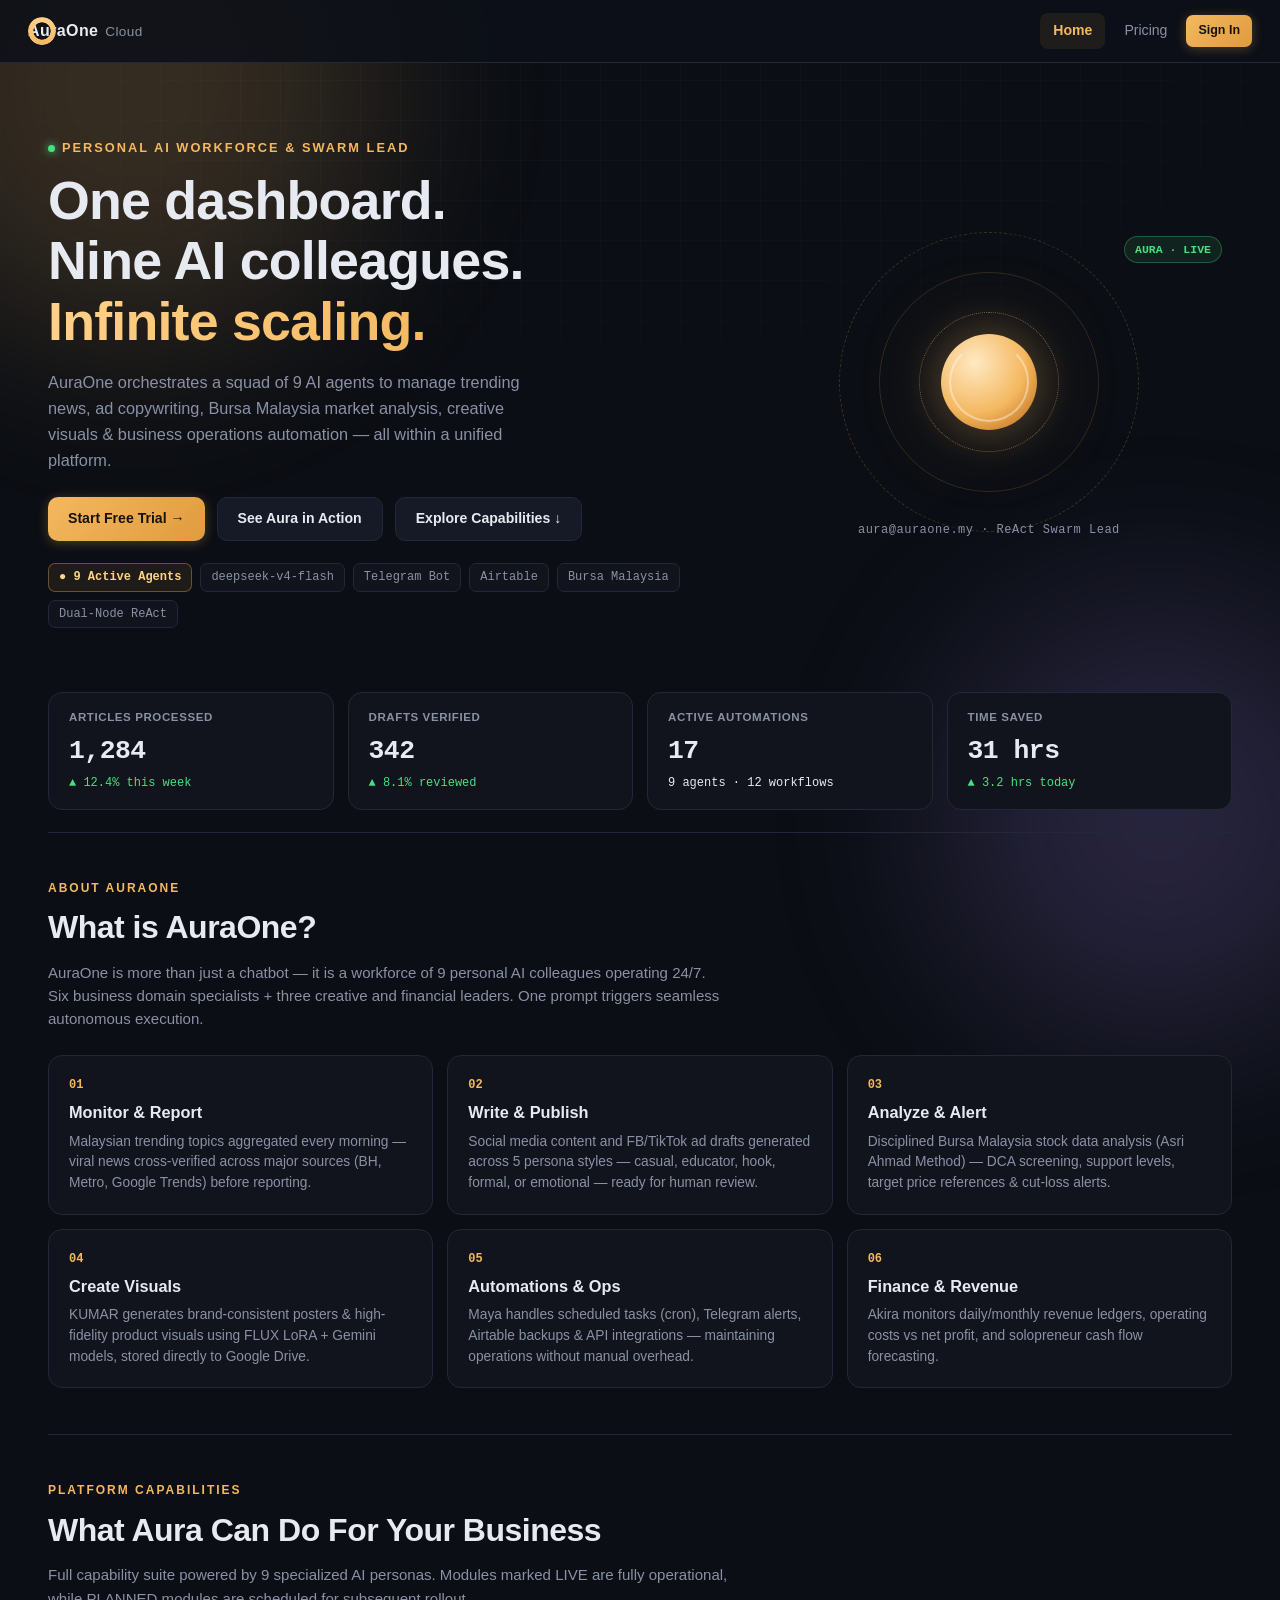
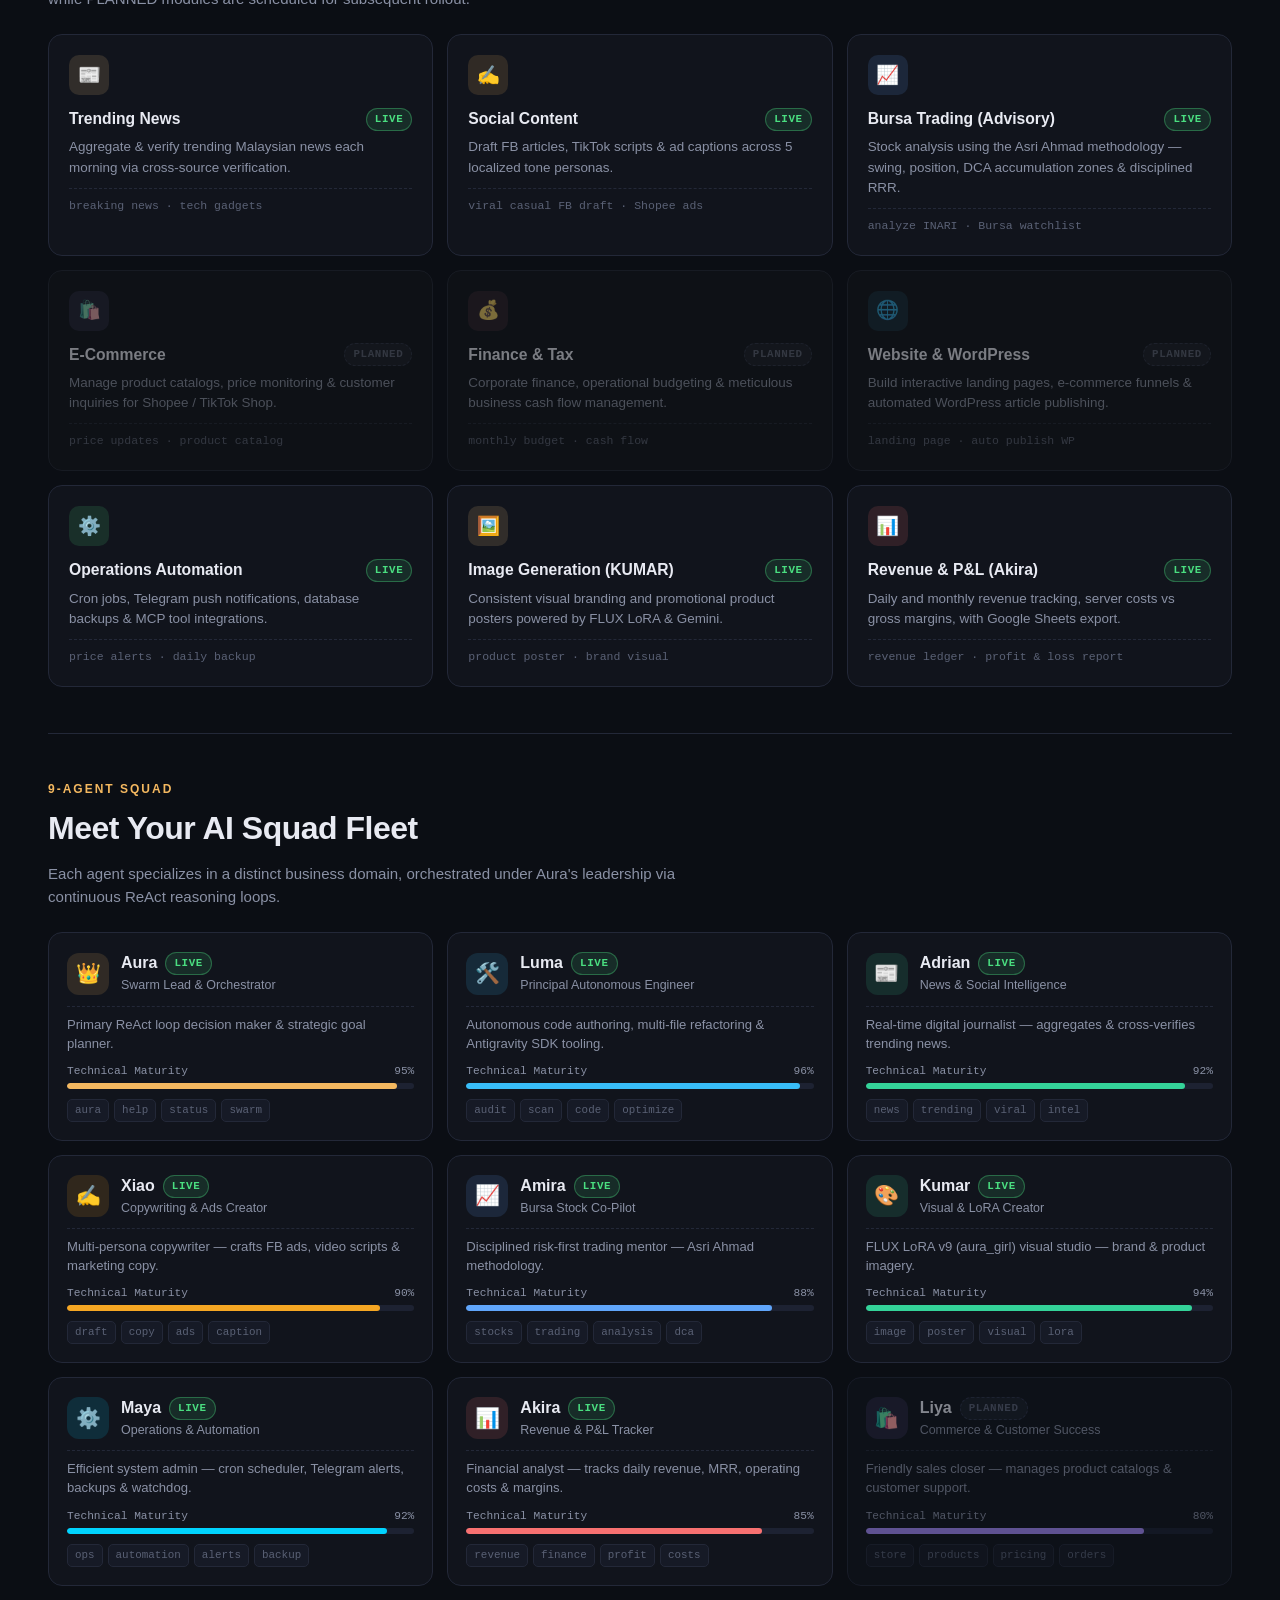
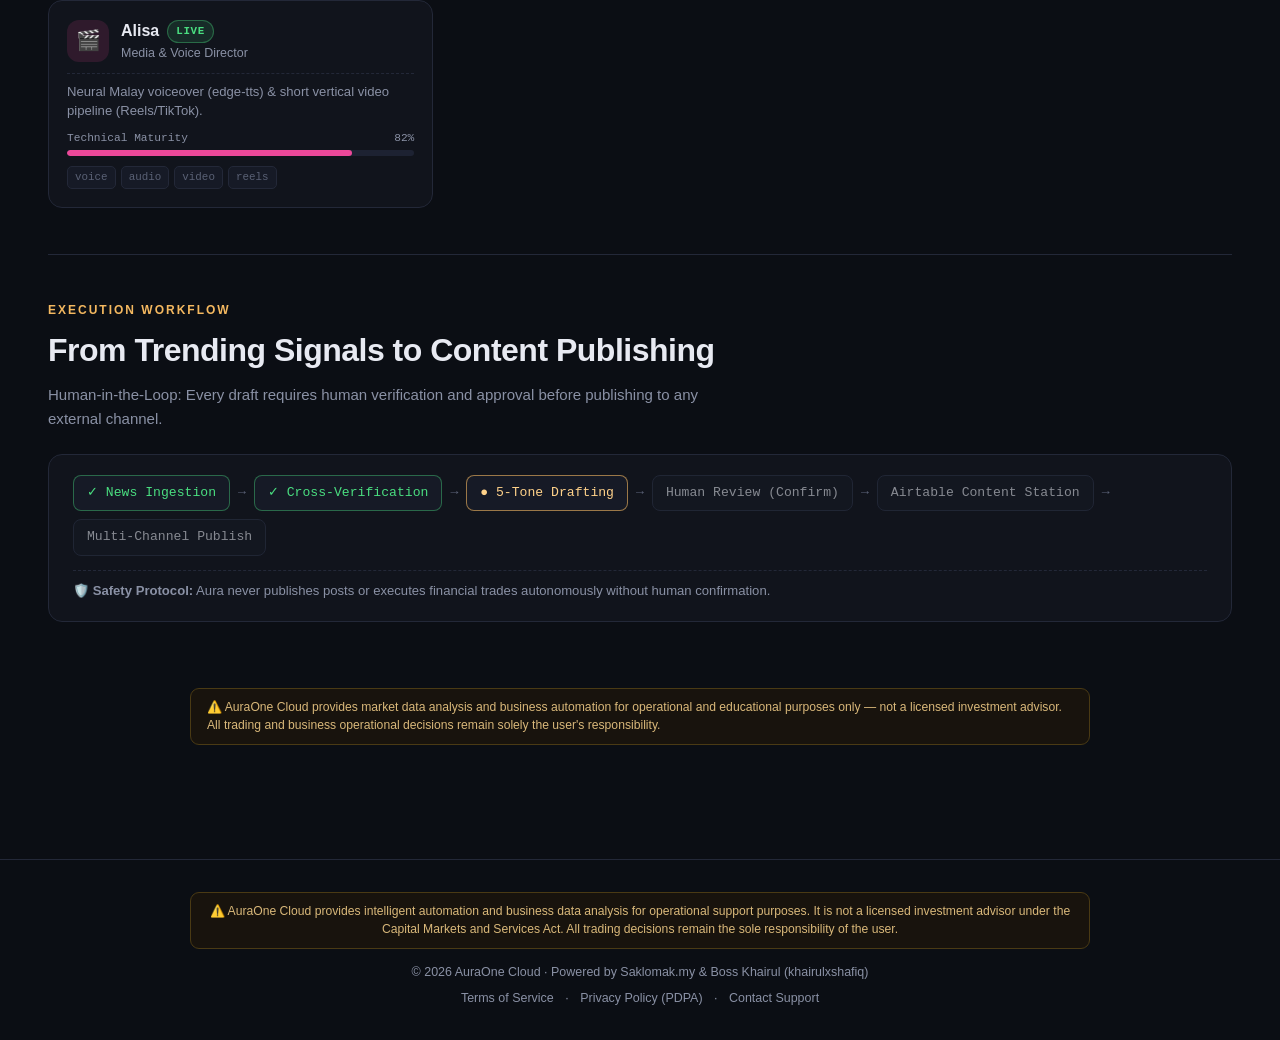
==== commit 5c222fc2: "feat(dashboard): wire dynamic telemetry, OpenCode keys & canonical personas" ====
--- a/auraone.html
+++ b/auraone.html
@@ -803,15 +803,15 @@
     <div class="grid-bento">
       <!-- Server Health Overview -->
       <div class="panel span-6">
-        <h4>🖥️ System Health &amp; VPS Telemetry <span class="subtext">2GB Hermes VPS</span></h4>
+        <h4>🖥️ System Health &amp; VPS Telemetry <span class="subtext">2GB Hermes VPS</span> <span id="statsSyncBadge" style="font-size:0.7rem;float:right;color:var(--green)">● LIVE TELEMETRY</span></h4>
         <div style="display:grid;grid-template-columns:1fr 1fr;gap:12px;margin-bottom:12px">
-          <div class="stat-card"><div class="k">RAM Usage</div><div class="v" id="sumRam">48%</div><div class="d">945MB / 1.96GB</div></div>
-          <div class="stat-card"><div class="k">CPU Load</div><div class="v" id="sumCpu">5.0%</div><div class="d">Load: 0.10 0.08</div></div>
-        </div>
-        <div class="kv"><span class="k">Disk Usage</span><span class="val">39% (17.2 GB Free)</span></div>
-        <div class="kv"><span class="k">Server Uptime</span><span class="val">7 Days 13 Hours 30 Mins</span></div>
-        <div class="kv"><span class="k">Gateway Service (Telegram)</span><span class="val" style="color:var(--green)">🟢 PID 2115926 (309MB)</span></div>
-        <div class="kv"><span class="k">Moomoo Bridge</span><span class="val" style="color:var(--green)">🟢 PID 27104 (92MB)</span></div>
+          <div class="stat-card"><div class="k">RAM Usage</div><div class="v" id="sumRam">70.1%</div><div class="d" id="sumRamDetail">1378MB / 1.96GB</div></div>
+          <div class="stat-card"><div class="k">CPU Load</div><div class="v" id="sumCpu">3.0%</div><div class="d" id="sumCpuDetail">Load: 0.06 0.12</div></div>
+        </div>
+        <div class="kv"><span class="k">Disk Usage</span><span class="val" id="sumDisk">56% (17.2 GB Free)</span></div>
+        <div class="kv"><span class="k">Server Uptime</span><span class="val" id="sumUptime">36 Days 15 Hours</span></div>
+        <div class="kv"><span class="k">Primary LLM Provider</span><span class="val" id="sumLlm" style="color:var(--green);font-weight:700">OpenCode Go (GLM-5.3-Flash)</span></div>
+        <div class="kv"><span class="k">Moomoo OpenD Bridge</span><span class="val" id="sumOpend" style="color:var(--green)">🟢 TCP 127.0.0.1:11111 (Up 3+ wks)</span></div>
       </div>
 
       <!-- Financial & Margin Overview -->
@@ -1167,35 +1167,39 @@
     total_agents: 9,
     mrr_myr: 117,
     mrr_growth_pct: "+18%",
-    deepseek_balance_usd: 14.82,
+    primary_llm: "OpenCode Go (GLM-5.3)",
     credits_used_month: 184,
     cache_hit_pct: 95.2
   },
   system_telemetry: {
-    ram: { used_mb: 945, total_mb: 1967, pct: 48.0 },
-    cpu: { pct: 5.0, load: "0.10 0.08 0.20" },
-    disk: { used_pct: 39.0, free_gb: 17.2 },
-    uptime: "7d 13h 30m",
-    generated_at: "2026-09-17 12:30:00 (Demo Mode)"
+    ram: { used_mb: 1378, total_mb: 1967, pct: 70.1 },
+    cpu: { pct: 3.0, load: "0.06 0.12 0.16" },
+    disk: { used_pct: 56.0, free_gb: 15.1 },
+    uptime: "36d 15h 4m",
+    generated_at: "2026-09-17 13:45:01 (Live Fleet)"
   },
   services: [
-    { name: "Telegram Gateway", status: "running", pid: "2115926", mem: "309MB", cpu: "0.5%" },
-    { name: "Agent Runner Pool", status: "running", pid: "2699608", mem: "120MB", cpu: "0.2%" },
-    { name: "Moomoo OpenD Bridge", status: "running", pid: "27104", mem: "92MB", cpu: "0.4%" },
-    { name: "Cron Scheduler", status: "active", pid: "systemd", mem: "14MB", cpu: "0.0%" }
+    { name: "Telegram Gateway", status: "running", pid: "803401", mem: "190MB", cpu: "0.5%" },
+    { name: "Aura Trade Bot", status: "running", pid: "3514787", mem: "10MB", cpu: "0.1%" },
+    { name: "Moomoo OpenD Bridge", status: "running", pid: "docker (up 3w)", mem: "92MB", cpu: "0.4%" },
+    { name: "Airtable Webhook Listener", status: "running", pid: "2776907", mem: "8MB", cpu: "0.0%" },
+    { name: "Cloudflare Quick Tunnels", status: "active", pid: "2686179", mem: "23MB", cpu: "0.0%" },
+    { name: "Luma GCP Execution VM", status: "running", pid: "antigravity-vm-sg", mem: "253MB", cpu: "0.0%" }
   ],
   keys: [
-    { name: "DEEPSEEK_API_KEY", status: "active", cls: "st-live", role: "Primary (v4-flash)", prefix: "sk-654e51..." },
-    { name: "GROQ_API_KEY", status: "backup", cls: "st-live", role: "Fallback 2 (Groq)", prefix: "gsk_Lxi0t..." },
-    { name: "GEMINI_API_KEY", status: "active", cls: "st-live", role: "Fallback 1 (Google)", prefix: "AQ.Ab8RN6..." },
-    { name: "ZAI_API_KEY", status: "active", cls: "st-live", role: "Auxiliary (GLM-4)", prefix: "0c864d..." },
+    { name: "OPENCODE_GO_API_KEY", status: "active", cls: "st-live", role: "Primary (GLM-5.3-Flash)", prefix: "oc-go-..." },
+    { name: "OPENCODE_CRONJOB_KEY", status: "active", cls: "st-live", role: "Automation / Scraper", prefix: "oc-cron-..." },
+    { name: "OPENCODE_CODING_KEY", status: "active", cls: "st-live", role: "DevOps & Engineering", prefix: "oc-code-..." },
+    { name: "RUNPOD_API_KEY", status: "active", cls: "st-live", role: "ComfyUI-PuLID-Flux", prefix: "rpa_9HLK..." },
+    { name: "SUPABASE_ACCESS_TOKEN", status: "active", cls: "st-live", role: "AuraAgentic PostgreSQL", prefix: "sbp_fc63..." },
     { name: "TELEGRAM_BOT_TOKEN", status: "active", cls: "st-live", role: "auraSakluma_bot", prefix: "795896944..." },
-    { name: "AIRTABLE_API_KEY", status: "active", cls: "st-live", role: "Content Station", prefix: "patWYR0f..." }
+    { name: "AIRTABLE_API_KEY", status: "active", cls: "st-live", role: "Content Gate & Approval", prefix: "patWYR0f..." }
   ],
   cron: [
     { name: "Telemetry Collection", schedule: "Every 15 mins", status: "active" },
-    { name: "DeepSeek Balance Check", schedule: "Every 1 hour", status: "active" },
-    { name: "Morning Market Brief", schedule: "08:00 AM Daily", status: "active" },
+    { name: "OpenD Socket Watchdog", schedule: "Every 5 mins", status: "active" },
+    { name: "Adrian News Intelligence", schedule: "08:00 AM Daily", status: "active" },
+    { name: "Xiao Content Drafting", schedule: "08:30 AM Daily", status: "active" },
     { name: "Daily Data Backup", schedule: "00:00 Midnight", status: "active" }
   ],
   tools: [
@@ -1206,7 +1210,7 @@
     ["find_by_name", "st-live", "LIVE", "24 runs", "Glob-based file search"],
     ["replace_file", "st-live", "LIVE", "20 runs", "Targeted code block editor"],
     ["grep_search", "st-live", "LIVE", "9 runs", "Ripgrep pattern matching"],
-    ["Moomoo MCP", "st-progress", "PROGRESS", "31 runs", "Bursa Malaysia real-time price bridge"]
+    ["Moomoo MCP", "st-live", "LIVE", "31 runs", "Bursa Malaysia real-time price bridge"]
   ],
   users: [
     { id: "usr_01", name: "Ai Rina", email: "rina@demo.my", plan: "Starter", credits_used: 118, credits_bal: 182, status: "active", joined: "2026-09-01" },
@@ -1217,14 +1221,15 @@
   ],
   fleet_roster: [
     { name: "Aura", role: "Swarm Lead & Orchestrator", status: "live", avatar: "👑", color: "#f4b860", tech_maturity: 95, ux_maturity: 92, desc: "Primary ReAct loop decision maker & strategic goal planner.", triggers: ["aura", "help", "status", "swarm"] },
+    { name: "Luma", role: "Principal Autonomous Engineer", status: "live", avatar: "🛠️", color: "#38bdf8", tech_maturity: 96, ux_maturity: 92, desc: "Autonomous code authoring, multi-file refactoring & Antigravity SDK tooling.", triggers: ["audit", "scan", "code", "optimize"] },
     { name: "Adrian", role: "News & Social Intelligence", status: "live", avatar: "📰", color: "#34d399", tech_maturity: 92, ux_maturity: 90, desc: "Real-time digital journalist — aggregates & cross-verifies trending news.", triggers: ["news", "trending", "viral", "intel"] },
     { name: "Xiao", role: "Copywriting & Ads Creator", status: "live", avatar: "✍️", color: "#f5a623", tech_maturity: 90, ux_maturity: 89, desc: "Multi-persona copywriter — crafts FB ads, video scripts & marketing copy.", triggers: ["draft", "copy", "ads", "caption"] },
     { name: "Amira", role: "Bursa Stock Co-Pilot", status: "live", avatar: "📈", color: "#60a5fa", tech_maturity: 88, ux_maturity: 88, desc: "Disciplined risk-first trading mentor — Asri Ahmad methodology.", triggers: ["stocks", "trading", "analysis", "dca"] },
-    { name: "Kumar", role: "Visual & LoRA Creator", status: "live", avatar: "🎨", color: "#34d399", tech_maturity: 94, ux_maturity: 91, desc: "FLUX LoRA + Gemini visual studio — high-converting brand & product imagery.", triggers: ["image", "poster", "visual", "lora"] },
-    { name: "Maya", role: "Operations & Automation", status: "live", avatar: "⚙️", color: "#00d4ff", tech_maturity: 92, ux_maturity: 90, desc: "Efficient system admin — cron scheduler, Telegram alerts, backups & MCP.", triggers: ["ops", "automation", "alerts", "backup"] },
+    { name: "Kumar", role: "Visual & LoRA Creator", status: "live", avatar: "🎨", color: "#34d399", tech_maturity: 94, ux_maturity: 91, desc: "FLUX LoRA v9 (aura_girl) visual studio — brand & product imagery.", triggers: ["image", "poster", "visual", "lora"] },
+    { name: "Maya", role: "Operations & Automation", status: "live", avatar: "⚙️", color: "#00d4ff", tech_maturity: 92, ux_maturity: 90, desc: "Efficient system admin — cron scheduler, Telegram alerts, backups & watchdog.", triggers: ["ops", "automation", "alerts", "backup"] },
     { name: "Akira", role: "Revenue & P&L Tracker", status: "live", avatar: "📊", color: "#f87171", tech_maturity: 85, ux_maturity: 84, desc: "Financial analyst — tracks daily revenue, MRR, operating costs & margins.", triggers: ["revenue", "finance", "profit", "costs"] },
-    { name: "Liya", role: "Commerce & Customer Success", status: "planned", avatar: "🛍️", color: "#a78bfa", tech_maturity: 40, ux_maturity: 35, desc: "Friendly sales closer — manages product catalogs & customer support.", triggers: ["store", "products", "pricing", "orders"] },
-    { name: "Aziz", role: "Corporate Finance & Tax", status: "planned", avatar: "💰", color: "#f87171", tech_maturity: 30, ux_maturity: 25, desc: "Meticulous financial planner — cash flow forecasting & tax planning.", triggers: ["budget", "cashflow", "tax", "finance"] }
+    { name: "Liya", role: "Commerce & Customer Success", status: "planned", avatar: "🛍️", color: "#a78bfa", tech_maturity: 80, ux_maturity: 82, desc: "Friendly sales closer — manages product catalogs & customer support.", triggers: ["store", "products", "pricing", "orders"] },
+    { name: "Alisa", role: "Media & Voice Director", status: "live", avatar: "🎬", color: "#ec4899", tech_maturity: 82, ux_maturity: 80, desc: "Neural Malay voiceover (edge-tts) & short vertical video pipeline (Reels/TikTok).", triggers: ["voice", "audio", "video", "reels"] }
   ],
   hitl_checklist: [
     { task: "Purchase auraone.my Domain & Route Cloudflare DNS", status: "pending", priority: "HIGH" },
@@ -1884,9 +1889,55 @@
   if (m && e.target === m) m.classList.remove("open");
 });
 
+/* ---------- LIVE TELEMETRY LOADER ---------- */
+function loadLiveStats() {
+  fetch('./stats.json?t=' + Date.now())
+    .then(function(res) {
+      if (!res.ok) throw new Error("HTTP " + res.status);
+      return res.json();
+    })
+    .then(function(data) {
+      if (!data) return;
+      if (data.system) {
+        var r = document.getElementById("sumRam");
+        if (r) r.textContent = (data.system.ram_used_pct || 0) + "%";
+        var rd = document.getElementById("sumRamDetail");
+        if (rd && data.system.ram_used) rd.textContent = data.system.ram_used;
+        var c = document.getElementById("sumCpu");
+        if (c) c.textContent = (data.system.cpu_pct !== null ? data.system.cpu_pct + "%" : "—");
+        var cd = document.getElementById("sumCpuDetail");
+        if (cd && data.system.cpu_load) cd.textContent = "Load: " + data.system.cpu_load;
+        var d = document.getElementById("sumDisk");
+        if (d && data.system.disk_used) d.textContent = data.system.disk_used + " (" + (data.system.disk_pct ? data.system.disk_pct + "%" : "") + ")";
+        var u = document.getElementById("sumUptime");
+        if (u && data.system.uptime) u.textContent = data.system.uptime;
+      }
+      if (Array.isArray(data.services) && data.services.length) {
+        ADM_DATA.services = data.services;
+        renderAdminServices();
+      }
+      if (Array.isArray(data.keys) && data.keys.length) {
+        ADM_DATA.keys = data.keys;
+        renderAdminKeys();
+      }
+      if (data.deepseek_balance && data.deepseek_balance.provider) {
+        var llm = document.getElementById("sumLlm");
+        if (llm) llm.textContent = data.deepseek_balance.provider + " (" + (data.deepseek_balance.model || "glm-5.3-flash") + ")";
+      }
+      var badge = document.getElementById("statsSyncBadge");
+      if (badge && data.generated_at) {
+        badge.textContent = "● LIVE: " + data.generated_at;
+      }
+    })
+    .catch(function(e) {
+      console.warn("Using baseline fallback telemetry:", e);
+    });
+}
+
 /* ---------- INITIALIZATION ---------- */
 function init() {
   loadSavedState();
+  loadLiveStats();
   
   // App tabs delegation
   var appTabs = document.getElementById("appTabs");
